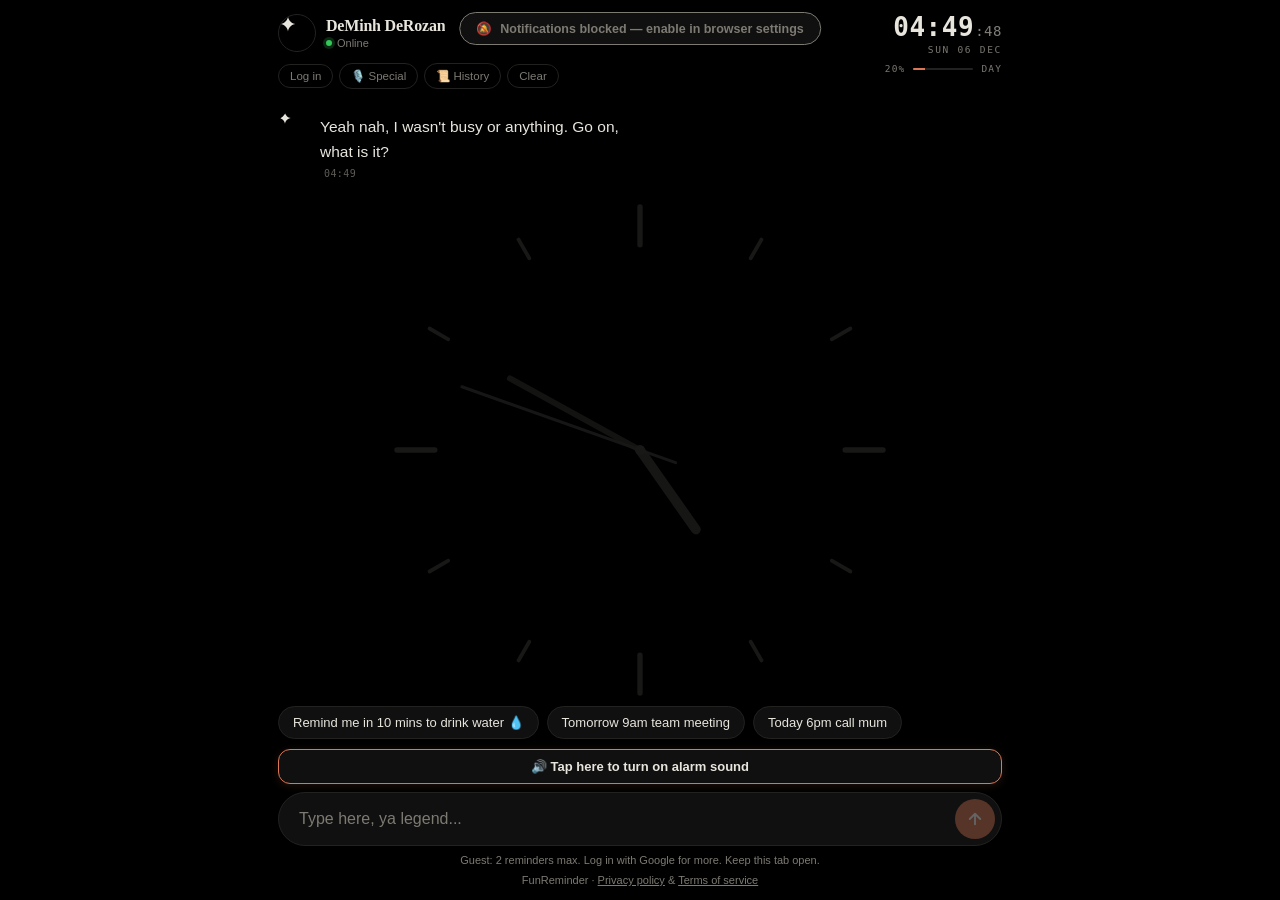
==== web/index.html @ 39aedcb4 "new UI ban" ====
<!DOCTYPE html>
<html lang="en">
<head>
    <meta charset="UTF-8">
    <meta name="viewport" content="width=device-width, initial-scale=1.0, viewport-fit=cover">
    <title>DeMinh DeRozan · Reminders</title>
    <link rel="icon" type="image/png" sizes="64x64" href="https://d28igba62yy5is.cloudfront.net/kangaroo.png">
    <link rel="manifest" href="manifest.webmanifest">
    <meta name="theme-color" content="#1b1b1f">
    <meta name="apple-mobile-web-app-capable" content="yes">
    <style>
        :root {
            --bg: #000000;
            --surface: #101010;
            --ink: #e8e5dd;
            --muted: #7d7a72;
            --line: #222220;
            --user: #1a1a18;
            --accent: #d97757;
            --accent-ink: #ffffff;
            --alarm: #f5b800;
            --alarm-bg: #0d0d0c;
            --alarm-fg: #faf8f2;
            --success: #34c759;
            --fail: #ff453a;
            --mono: ui-monospace, "SF Mono", "JetBrains Mono", Menlo, Consolas, monospace;
            --serif: Georgia, "Iowan Old Style", "Times New Roman", serif;
        }
        * { box-sizing: border-box; -webkit-tap-highlight-color: transparent; }
        body, html {
            margin: 0; padding: 0; width: 100%; height: 100%; overflow: hidden;
            font-family: -apple-system, BlinkMacSystemFont, "Segoe UI", Roboto, sans-serif;
            background: var(--bg); color: var(--ink);
        }

        
        .clock-face {
            position: fixed; inset: 0; z-index: 0;
            display: grid; place-items: center;
            pointer-events: none; color: var(--ink);
            --clock-base: 0.10; opacity: var(--clock-base);
            transition: opacity .6s ease;
        }
        .clock-svg { width: min(74vmin, 540px); height: min(74vmin, 540px); }
        .clock-svg line { stroke: currentColor; stroke-linecap: round; }
        #hourHand { opacity: .92; }
        #minuteHand { opacity: .80; }
        #secondHand { opacity: .95; }
        .clock-pin { fill: currentColor; }
        @keyframes clockFlash {
            0%   { opacity: var(--clock-base); filter: none; }
            10%  { opacity: 1;   filter: drop-shadow(0 0 26px rgba(245,184,0,.9)); }
            30%  { opacity: .45; filter: drop-shadow(0 0 10px rgba(245,184,0,.5)); }
            50%  { opacity: .98; filter: drop-shadow(0 0 20px rgba(245,184,0,.7)); }
            70%  { opacity: .55; filter: drop-shadow(0 0 8px rgba(245,184,0,.4)); }
            100% { opacity: var(--clock-base); filter: none; }
        }
        .clock-face.flashing { animation: clockFlash 1.8s cubic-bezier(.2,.8,.2,1); }

        .alarm-flash {
            position: fixed; inset: 0; z-index: 9998;
            pointer-events: none; opacity: 0;
            background: radial-gradient(circle at 50% 50%, rgba(245,184,0,0.55), rgba(245,184,0,0.05) 55%, transparent 75%);
        }

        .wrapper {
            position: relative; z-index: 1;
            display: flex; flex-direction: column; height: 100%;
            max-width: 760px; margin: 0 auto;
        }

        
        .notif-banner {
            position: fixed; top: 12px; left: 50%; transform: translateX(-50%);
            z-index: 9990;
            background: var(--surface);
            border: 1px solid var(--accent);
            border-radius: 999px;
            padding: 8px 16px;
            font-size: 12.5px; font-weight: 600; color: var(--ink);
            box-shadow: 0 4px 20px rgba(0,0,0,0.5);
            cursor: pointer;
            display: flex; align-items: center; gap: 8px;
            max-width: calc(100vw - 100px);
            transition: opacity .3s;
        }
        .notif-banner.hidden { display: none; }
        .notif-banner.blocked { border-color: var(--muted); color: var(--muted); cursor: default; }

        
        .header {
            padding: 14px 18px 10px;
            display: grid;
            grid-template-columns: 1fr auto;
            grid-template-areas: "who clock" "actions progress";
            gap: 8px 14px; align-items: start;
        }
        .who { grid-area: who; display: flex; align-items: center; gap: 10px; min-width: 0; }
        .logo {
            width: 38px; height: 38px; border-radius: 50%;
            overflow: hidden; cursor: pointer; flex: none;
            border: 1px solid var(--line); transition: transform .15s ease;
        }
        .logo:active, .spark:active { transform: scale(.94); }
        .logo img { width: 100%; height: 100%; object-fit: cover; object-position: center 12%; display: block; }
        .logo svg { width: 18px; height: 18px; display: none; }
        .name {
            font-family: var(--serif);
            font-size: 16px; font-weight: 700; letter-spacing: -.2px;
            white-space: nowrap; overflow: hidden; text-overflow: ellipsis;
        }
        .status { font-size: 11px; color: var(--muted); display: flex; align-items: center; gap: 5px; margin-top: 2px; }
        .dot { width: 6px; height: 6px; border-radius: 50%; background: var(--success); box-shadow: 0 0 0 3px rgba(52,199,89,.2); }

        .clock-block { grid-area: clock; text-align: right; user-select: none; }
        .clock-main {
            font-family: var(--mono); font-size: 26px; font-weight: 600;
            letter-spacing: 0.02em; line-height: 1; font-variant-numeric: tabular-nums;
            color: var(--ink); display: inline-flex; align-items: baseline; gap: 1px;
        }
        .clock-main .sec { font-size: 14px; opacity: 0.55; font-weight: 500; }
        .clock-date {
            font-family: var(--mono); font-size: 9.5px; letter-spacing: 0.18em;
            text-transform: uppercase; color: var(--muted); margin-top: 4px;
        }

        .progress {
            grid-area: progress; display: flex; align-items: center; gap: 8px;
            font-family: var(--mono); font-size: 9.5px; color: var(--muted);
            letter-spacing: 0.12em; text-transform: uppercase;
        }
        .progress-track { flex: 1; height: 2px; background: var(--line); border-radius: 2px; overflow: hidden; min-width: 60px; }
        .progress-fill { height: 100%; background: var(--accent); width: 0%; transition: width 1s linear; }

        .actions { grid-area: actions; display: flex; gap: 6px; align-items: center; flex-wrap: wrap; }
        .ghost-btn {
            background: transparent; border: 1px solid var(--line); color: var(--muted);
            border-radius: 999px; padding: 5px 11px;
            font-size: 11.5px; cursor: pointer; transition: .2s;
            font-family: inherit; white-space: nowrap;
        }
        .ghost-btn:hover { color: var(--ink); border-color: var(--muted); }
        .ghost-btn:focus-visible { outline: 2px solid var(--accent); outline-offset: 2px; }
        .ghost-btn.has-badge { position: relative; }
        .ghost-btn.has-badge::after {
            content: attr(data-badge); position: absolute; top: -4px; right: -4px;
            background: var(--accent); color: var(--accent-ink);
            font-family: var(--mono); font-size: 9px; font-weight: 700;
            min-width: 16px; height: 16px; border-radius: 999px;
            display: grid; place-items: center; padding: 0 4px;
        }

        @media (max-width: 840px) {
            .header { padding-right: 62px; }
        }
        @media (max-width: 560px) {
            .header { padding: 10px 12px 8px; padding-right: 56px; gap: 6px 10px; }
            .clock-main { font-size: 22px; }
            .clock-main .sec { font-size: 12px; }
            .name { font-size: 14px; }
            .ghost-btn { padding: 4px 8px; font-size: 10.5px; }
            .actions { gap: 4px; }
        }

        
        .chat-box {
            flex: 1; overflow-y: auto;
            padding: 12px 18px 20px;
            display: flex; flex-direction: column; gap: 0;
            scroll-behavior: smooth;
        }
        .chat-box::-webkit-scrollbar { width: 6px; }
        .chat-box::-webkit-scrollbar-thumb { background: var(--line); border-radius: 3px; }

        .row { display: flex; gap: 10px; animation: in .35s ease-out; align-items: flex-start; }
        .row.user { justify-content: flex-end; }
        .row.remind-alert { justify-content: center; margin: 8px 0; }

        .row .spark {
            flex: none; width: 32px; height: 32px; border-radius: 50%;
            overflow: hidden; cursor: pointer; transition: transform .15s ease;
        }
        .spark img { width: 100%; height: 100%; border-radius: 50%; object-fit: cover; object-position: center 12%; display: block; }
        .spark svg { width: 14px; height: 14px; }

        .msg { font-size: 15.5px; line-height: 1.6; word-wrap: break-word; white-space: pre-wrap; max-width: 85%; }
        .msg.bot { color: var(--ink); padding-top: 4px; }
        .row.user .msg, .msg.user {
            max-width: 80%; background: var(--user);
            padding: 10px 16px; border-radius: 22px 22px 6px 22px;
        }

        .msg-time {
            font-family: var(--mono); font-size: 10px; color: var(--muted);
            letter-spacing: 0.04em; margin-top: 3px; padding: 0 4px;
            opacity: 0.75; user-select: none;
        }
        .row.user .msg-time { text-align: right; }

        .msg.aged  { opacity: 0.82; }
        .msg.old   { opacity: 0.6; filter: saturate(0.9); }
        .msg.fossil { opacity: 0.38; filter: saturate(0.6) blur(0.15px); }
        .msg.fossil:hover { opacity: 0.75; filter: none; transition: .3s; }

        .time-gap-marker {
            display: flex; align-items: center; justify-content: center; gap: 10px;
            font-family: var(--mono); font-size: 10px; color: var(--muted);
            letter-spacing: 0.15em; text-transform: uppercase;
            opacity: 0.65; padding: 0 8px;
        }
        .time-gap-marker .line {
            flex: 1; height: 1px;
            background: linear-gradient(90deg, transparent, var(--line) 30%, var(--line) 70%, transparent);
            max-width: 90px;
        }

        
        .alarm-card {
            max-width: 95%; background: var(--alarm-bg); color: var(--alarm-fg);
            border-radius: 14px; padding: 14px 18px 16px;
            box-shadow: 0 6px 28px rgba(245,184,0,0.18), 0 2px 8px rgba(0,0,0,0.2);
            animation: alarmPop 0.55s cubic-bezier(0.175, 0.885, 0.32, 1.275);
            border: 1px solid rgba(245,184,0,0.35);
        }
        .alarm-label {
            font-family: var(--mono); font-size: 10px; letter-spacing: 0.2em;
            text-transform: uppercase; color: var(--alarm);
            display: flex; align-items: center; gap: 6px;
            font-weight: 700; margin-bottom: 8px;
        }
        .alarm-label::before { content: "▲"; font-size: 11px; }
        .alarm-task {
            font-family: var(--serif); font-size: 17px; font-weight: 700;
            line-height: 1.3; letter-spacing: -.005em; word-wrap: break-word;
        }
        .alarm-time {
            font-family: var(--mono); font-size: 10px; opacity: 0.5;
            letter-spacing: 0.1em; margin-top: 10px; text-transform: uppercase;
        }
        @keyframes alarmPop {
            from { opacity: 0; transform: translateY(6px) scale(.96); }
            to   { opacity: 1; transform: none; }
        }

        .typing { display: inline-flex; gap: 4px; align-items: center; height: 24px; }
        .typing i { width: 6px; height: 6px; border-radius: 50%; background: var(--muted); animation: bounce 1.2s infinite; }
        .typing i:nth-child(2) { animation-delay: .15s; }
        .typing i:nth-child(3) { animation-delay: .3s; }
        @keyframes bounce { 0%,60%,100% { transform: translateY(0); opacity: .4; } 30% { transform: translateY(-5px); opacity: 1; } }
        @keyframes in { from { opacity: 0; transform: translateY(6px); } to { opacity: 1; transform: none; } }

        
        .chips { display: flex; gap: 8px; overflow-x: auto; padding: 4px 18px 10px; scrollbar-width: none; }
        .chips::-webkit-scrollbar { display: none; }
        .chip {
            flex: none; background: var(--surface); border: 1px solid var(--line); color: var(--ink);
            border-radius: 999px; padding: 8px 14px; font-size: 13px; cursor: pointer;
            transition: .2s; box-shadow: 0 1px 8px rgba(0,0,0,0.3); font-family: inherit;
        }
        .chip:hover { border-color: var(--accent); transform: translateY(-1px); }
        .chip:focus-visible { outline: 2px solid var(--accent); outline-offset: 2px; }

        
        .familiar-bar {
            display: none; gap: 6px; overflow-x: auto;
            padding: 4px 18px 8px; scrollbar-width: none; align-items: center;
        }
        .familiar-bar.show { display: flex; }
        .familiar-bar::-webkit-scrollbar { display: none; }
        .familiar-label {
            font-family: var(--mono); font-size: 10px; color: var(--muted);
            letter-spacing: 0.1em; text-transform: uppercase; flex: none;
        }
        .familiar-chip {
            flex: none; background: var(--surface); border: 1px solid var(--line); color: var(--ink);
            border-radius: 999px; padding: 6px 12px; font-size: 12px;
            cursor: pointer; font-family: inherit; transition: .2s;
            display: flex; align-items: center; gap: 6px;
        }
        .familiar-chip:hover { border-color: var(--accent); }
        .familiar-chip .count {
            font-family: var(--mono); font-size: 9.5px; color: var(--muted);
            padding: 1px 5px; background: var(--user); border-radius: 999px;
        }

        
        .composer { padding: 0 18px calc(14px + env(safe-area-inset-bottom)); position: relative; }

        .input-bar {
            display: flex; align-items: center; gap: 8px; background: var(--surface);
            border: 1px solid var(--line); border-radius: 28px; padding: 6px 6px 6px 20px;
            box-shadow: 0 2px 12px rgba(0,0,0,0.4); transition: .2s;
        }
        .input-bar:focus-within {
            border-color: transparent;
            box-shadow: 0 0 0 2px var(--accent), 0 6px 26px rgba(217,119,87,.18);
        }
        input {
            flex: 1; min-width: 0; border: none; background: transparent; color: var(--ink);
            padding: 10px 0; outline: none; font-size: 16px; font-family: inherit;
        }
        input::placeholder { color: var(--muted); }
        .send {
            flex: none; width: 40px; height: 40px; border-radius: 50%; border: none; cursor: pointer;
            background: var(--accent); color: var(--accent-ink);
            display: flex; align-items: center; justify-content: center; transition: .2s;
        }
        .send:hover:not(:disabled) { transform: scale(1.06); filter: brightness(1.05); }
        .send:active:not(:disabled) { transform: scale(.94); }
        .send:disabled { opacity: .35; cursor: default; }
        .send:focus-visible { outline: 2px solid var(--accent); outline-offset: 3px; }
        .send svg { width: 18px; height: 18px; }
        .hint { font-size: 11px; color: var(--muted); text-align: center; padding-top: 8px; }
        .hint a { color: inherit; }

        .scroll-bottom {
            position: absolute; top: -52px; right: 22px;
            width: 34px; height: 34px; border-radius: 50%;
            background: var(--surface); border: 1px solid var(--line);
            color: var(--ink); cursor: pointer; font-size: 15px; line-height: 1;
            box-shadow: 0 2px 12px rgba(0,0,0,0.5);
            opacity: 0; transform: scale(.85); pointer-events: none;
            transition: opacity .2s, transform .2s; z-index: 10;
            display: flex; align-items: center; justify-content: center;
        }
        .scroll-bottom.show { opacity: 1; transform: scale(1); pointer-events: auto; }
        .scroll-bottom:focus-visible { outline: 2px solid var(--accent); outline-offset: 2px; }

        .sound-banner {
            margin: 0 18px 8px; padding: 9px 14px;
            border-radius: 12px; text-align: center; cursor: pointer;
            font-size: 13px; font-weight: 600; color: var(--ink); background: var(--surface);
            border: 1px solid var(--accent);
            box-shadow: 0 2px 10px rgba(217,119,87,.15); user-select: none;
        }
        .sound-banner.hidden { display: none; }

        .confirm-row { display: flex; gap: 8px; flex-wrap: wrap; margin-top: 12px; }
        .confirm-btn {
            border: 1px solid var(--line); background: var(--surface); color: var(--ink);
            border-radius: 999px; padding: 9px 16px; font-size: 13.5px; font-family: inherit;
            cursor: pointer; transition: .2s;
        }
        .confirm-btn.yes { background: var(--accent); border-color: var(--accent); color: var(--accent-ink); }
        .confirm-btn:hover:not(:disabled) { transform: translateY(-1px); }
        .confirm-btn:active:not(:disabled) { transform: scale(.96); }
        .confirm-btn:disabled { opacity: .45; cursor: default; }
        .confirm-btn.picked:disabled { opacity: 1; }
        .confirm-btn:focus-visible { outline: 2px solid var(--accent); outline-offset: 2px; }

        
        .history-panel {
            position: fixed; inset: 0; z-index: 9996;
            background: rgba(0,0,0,.75);
            backdrop-filter: blur(4px); -webkit-backdrop-filter: blur(4px);
            opacity: 0; visibility: hidden;
            transition: opacity .22s, visibility .22s;
            display: flex; align-items: flex-end; justify-content: center;
        }
        .history-panel.open { opacity: 1; visibility: visible; }
        .history-sheet {
            width: 100%; max-width: 760px; max-height: 82vh;
            background: var(--surface);
            border-radius: 20px 20px 0 0;
            display: flex; flex-direction: column;
            transform: translateY(20px); transition: transform .22s;
        }
        .history-panel.open .history-sheet { transform: none; }
        .history-header {
            display: flex; align-items: center; justify-content: space-between;
            padding: 16px 20px; border-bottom: 1px solid var(--line);
        }
        .history-header h2 { font-family: var(--serif); font-size: 18px; margin: 0; letter-spacing: -.2px; }
        .history-close {
            width: 32px; height: 32px; border: none; background: transparent;
            color: var(--muted); font-size: 24px; cursor: pointer; border-radius: 50%;
        }
        .history-close:hover { background: var(--user); color: var(--ink); }
        .history-body { flex: 1; overflow-y: auto; padding: 8px 12px 20px; }
        .history-empty { text-align: center; color: var(--muted); font-size: 14px; padding: 40px 20px; }
        .history-item {
            display: flex; align-items: flex-start; gap: 12px;
            padding: 12px; border-radius: 12px; cursor: pointer; transition: .15s;
        }
        .history-item:hover { background: var(--user); }
        .history-item-icon { font-size: 18px; flex: none; }
        .history-item-content { flex: 1; min-width: 0; }
        .history-item-task { font-size: 14px; color: var(--ink); word-wrap: break-word; }
        .history-item-meta {
            font-family: var(--mono); font-size: 10px; color: var(--muted);
            letter-spacing: 0.04em; margin-top: 3px;
        }
        .history-footer {
            padding: 12px 20px; border-top: 1px solid var(--line);
            display: flex; gap: 8px; justify-content: flex-end;
        }
        .history-footer button {
            background: transparent; border: 1px solid var(--line); color: var(--muted);
            border-radius: 999px; padding: 8px 16px;
            font-size: 12.5px; font-family: inherit; cursor: pointer;
        }
        .history-footer button:hover { color: var(--ink); border-color: var(--muted); }
        .history-footer .danger { color: var(--fail); border-color: rgba(255,69,58,.4); }
        .history-footer .danger:hover { background: rgba(255,69,58,.1); }

        
        .lb {
            position: fixed; inset: 0; z-index: 9999;
            display: flex; align-items: center; justify-content: center;
            background: rgba(0,0,0,.92);
            backdrop-filter: blur(6px); -webkit-backdrop-filter: blur(6px);
            opacity: 0; visibility: hidden;
            transition: opacity .22s ease, visibility .22s;
        }
        .lb.open { opacity: 1; visibility: visible; }
        .lb img {
            max-width: 94vw; max-height: 86vh; object-fit: contain;
            border-radius: 6px; box-shadow: 0 10px 50px rgba(0,0,0,.6);
            transform: scale(.88); opacity: .6;
            transition: transform .25s cubic-bezier(.2,.8,.2,1), opacity .25s ease;
            user-select: none;
        }
        .lb.open img { transform: scale(1); opacity: 1; }
        .lb-close {
            position: absolute; top: 14px; right: 16px;
            width: 40px; height: 40px; border: none; border-radius: 50%;
            background: rgba(255,255,255,.14); color: #fff;
            font-size: 24px; line-height: 1; cursor: pointer;
        }
        .lb-close:hover { background: rgba(255,255,255,.26); }

        
        .profile-widget {
            position: fixed;
            top: calc(10px + env(safe-area-inset-top, 0px));
            right: calc(10px + env(safe-area-inset-right, 0px));
            z-index: 9995;
            font-family: inherit;
        }
        .profile-widget.hidden { display: none; }

        .profile-avatar-btn {
            width: 40px; height: 40px; border-radius: 50%;
            border: 2px solid var(--line); background: var(--surface);
            cursor: pointer; padding: 0; overflow: hidden; position: relative;
            display: flex; align-items: center; justify-content: center;
            box-shadow: 0 2px 10px rgba(0,0,0,.4);
            transition: border-color .2s, transform .15s;
        }
        .profile-avatar-btn:hover { border-color: var(--accent); }
        .profile-avatar-btn:active { transform: scale(.94); }
        .profile-avatar-btn:focus-visible { outline: 2px solid var(--accent); outline-offset: 2px; }
        .profile-avatar-btn img { width: 100%; height: 100%; object-fit: cover; display: block; }
        .profile-fallback {
            font-family: var(--serif); font-weight: 700; font-size: 16px;
            color: var(--accent); display: none;
            align-items: center; justify-content: center;
            width: 100%; height: 100%; background: var(--user);
        }
        .profile-avatar-btn.no-img .profile-fallback { display: flex; }
        .profile-avatar-btn.no-img img { display: none; }
        .profile-avatar-btn::after {
            content: ''; position: absolute; bottom: 0; right: 0;
            width: 10px; height: 10px; border-radius: 50%;
            background: var(--success);
            border: 2px solid var(--surface);
            pointer-events: none;
        }

        .profile-menu {
            position: absolute; top: calc(100% + 8px); right: 0;
            background: var(--surface); border: 1px solid var(--line);
            border-radius: 14px; min-width: 240px; padding: 6px;
            box-shadow: 0 8px 30px rgba(0,0,0,.6), 0 2px 8px rgba(0,0,0,.3);
            opacity: 0; visibility: hidden;
            transform: translateY(-6px);
            transition: opacity .18s, visibility .18s, transform .18s;
            overflow: hidden;
        }
        .profile-menu.open { opacity: 1; visibility: visible; transform: none; }

        .profile-menu-email {
            padding: 10px 12px; border-bottom: 1px solid var(--line);
            margin-bottom: 4px; display: flex; align-items: center; gap: 10px;
            font-size: 13px; color: var(--ink);
            word-break: break-all; line-height: 1.4;
        }
        .profile-menu-item {
            display: flex; align-items: center; gap: 10px;
            padding: 10px 12px; border-radius: 8px;
            color: var(--ink); text-decoration: none;
            font-size: 13.5px; transition: background .15s; cursor: pointer;
        }
        .profile-menu-item:hover { background: var(--user); }
        .profile-menu-item:focus-visible { outline: 2px solid var(--accent); outline-offset: -2px; }
        .profile-menu-icon { font-size: 15px; flex: none; width: 20px; text-align: center; }

        @media (max-width: 560px) {
            .profile-avatar-btn { width: 34px; height: 34px; }
            .profile-avatar-btn::after { width: 8px; height: 8px; }
            .profile-menu { min-width: 210px; }
        }

        
        :root { --sys-filter: grayscale(30%) contrast(150%) brightness(50%) drop-shadow(0 0 15px rgba(0,0,0,0.9)); }

        .sys-layer {
            position: fixed; inset: 0; z-index: 9997;
            overflow: hidden; pointer-events: none; display: none;
            user-select: none; -webkit-user-select: none;
        }
        .sys-layer.active { display: block; }
        .sys-layer * { user-select: none; -webkit-user-drag: none; pointer-events: none; }

        .sys-stage { position: absolute; inset: 0; }
        .sys-face {
            position: absolute; display: block;
            filter: var(--sys-filter);
            will-change: transform, opacity;
        }
        .sys-peek { position: absolute; border-radius: 50%; will-change: transform; }
        .sys-layer .sys-peek { pointer-events: auto; }
        .sys-layer .sys-peek .sys-face { pointer-events: none; }


        /* ===== BAN BANNER (blood) ===== */
        .header { position: relative; z-index: 3; }
        .ban-banner {
            grid-area: who; position: relative; display: none; min-width: 0;
            padding: 12px 14px 14px; border-radius: 12px; overflow: hidden;
            border: 1px solid #4a0000;
            /* blood-splatter image, anchored top-right so the splat + drips always show; scales to fit any banner size */
            background: #000 url("[data-uri]") right 18% / cover no-repeat;
            box-shadow: 0 0 22px rgba(255,0,0,.25), inset 0 0 26px rgba(0,0,0,.6);
            color: #fff;
        }
        /* darken the left side a bit so the text stays readable over the splat */
        .ban-banner::before {
            content: ''; position: absolute; inset: 0; pointer-events: none;
            background: linear-gradient(90deg, rgba(0,0,0,.55) 0%, rgba(0,0,0,.25) 55%, transparent 85%);
        }
        body.is-banned .ban-banner { display: block; animation: banIn .5s ease-out; }
        body.is-banned .who { display: none; }
        @keyframes banIn { from { opacity: 0; transform: translateY(-6px); } to { opacity: 1; transform: none; } }
        .ban-label {
            position: relative; z-index: 3;
            font-family: var(--mono); font-size: 10px; letter-spacing: .22em; font-weight: 700;
            text-transform: uppercase; color: #ff3b2f; margin-bottom: 5px;
            text-shadow: 0 1px 4px #000, 0 0 8px rgba(255,0,0,.6);
        }
        .ban-msg {
            position: relative; z-index: 3;
            font-family: var(--serif); font-size: 13.5px; font-weight: 700; line-height: 1.4;
            text-shadow: 0 1px 3px #000, 0 0 8px rgba(0,0,0,.9);
        }
        .ban-time {
            font-family: var(--mono); font-weight: 700; color: #fff; letter-spacing: .04em;
            padding: 1px 6px; border-radius: 6px; background: rgba(0,0,0,.55);
            text-shadow: 0 0 8px #ff2a2a; white-space: nowrap; font-variant-numeric: tabular-nums;
        }
        @media (max-width: 560px) {
            .ban-banner { padding: 9px 11px 11px; }
            .ban-msg { font-size: 12.5px; }
        }
        @media (prefers-reduced-motion: reduce) {
            *, *::before, *::after {
                animation-duration: .01ms !important;
                transition-duration: .01ms !important;
                scroll-behavior: auto !important;
            }
        }
    </style>
</head>
<body>

<div class="clock-face" id="clockFace" aria-hidden="true">
    <svg class="clock-svg" viewBox="0 0 200 200">
        <g id="clockTicks"></g>
        <g>
            <line id="hourHand"   x1="100" y1="100" x2="100" y2="64" stroke-width="3.6"/>
            <line id="minuteHand" x1="100" y1="100" x2="100" y2="45" stroke-width="2.2"/>
            <line id="secondHand" x1="100" y1="114" x2="100" y2="30" stroke-width="1.1"/>
            <circle class="clock-pin" cx="100" cy="100" r="1.8"/>
        </g>
    </svg>
</div>

<div class="alarm-flash" id="alarmFlash" aria-hidden="true"></div>

<div class="sys-layer" id="sysLayer" aria-hidden="true"></div>

<div class="notif-banner hidden" id="notifBanner" role="button" tabindex="0">
    <span id="notifBannerIcon">🔔</span>
    <span id="notifBannerText">Enable desktop notifications</span>
</div>

<div class="profile-widget hidden" id="profileWidget">
    <button class="profile-avatar-btn" id="profileAvatarBtn" type="button"
            aria-haspopup="true" aria-expanded="false" aria-label="Profile menu">
        <img id="profileAvatar" alt="Profile" src="" referrerpolicy="no-referrer">
        <span class="profile-fallback" id="profileFallback">?</span>
    </button>
    <div class="profile-menu" id="profileMenu" role="menu" aria-hidden="true">
        <div class="profile-menu-email">
            <span class="profile-menu-icon">📧</span>
            <span id="profileMenuEmailText">—</span>
        </div>
        <a class="profile-menu-item" href="privacy.html" role="menuitem">
            <span class="profile-menu-icon">🔒</span>
            <span>Privacy policy</span>
        </a>
        <a class="profile-menu-item" href="terms.html" role="menuitem">
            <span class="profile-menu-icon">📄</span>
            <span>Terms of service</span>
        </a>
    </div>
</div>

<div class="wrapper">
    <div class="header">
        <div class="ban-banner" id="banBanner" role="alert" aria-live="polite">
            <div class="ban-label">&#9650; Banned</div>
            <div class="ban-msg" id="banMsg"></div>
        </div>

        <div class="who">
            <div class="logo">
                <img src="https://d28igba62yy5is.cloudfront.net/kangaroo.png" alt="DeMinh DeRozan"
                     onerror="this.style.display='none';this.nextElementSibling.style.display='block'">
                <svg viewBox="0 0 24 24" fill="currentColor"><path d="M12 2c.6 5.2 4.8 9.4 10 10-5.2.6-9.4 4.8-10 10-.6-5.2-4.8-9.4-10-10 5.2-.6 9.4-4.8 10-10z"/></svg>
            </div>
            <div style="min-width:0">
                <div class="name">DeMinh DeRozan</div>
                <div class="status"><span class="dot"></span>Online</div>
            </div>
        </div>

        <div class="clock-block">
            <div class="clock-main" id="clockMain">
                <span id="clockHM">--:--</span><span class="sec" id="clockSec">:--</span>
            </div>
            <div class="clock-date" id="clockDate">--- -- ---</div>
        </div>

        <div class="actions">
            <button id="authBtn" class="ghost-btn" onclick="authClick()">Log in</button>
            <button id="modeBtn" class="ghost-btn" onclick="toggleMode()" title="Switch alarm sound">🔔 Original</button>
            <button id="historyBtn" class="ghost-btn" onclick="openHistory()" title="Alarm history">📜 History</button>
            <button id="clearBtn" class="ghost-btn" onclick="clearHistory()" title="Clear chat history">Clear</button>
        </div>

        <div class="progress" aria-hidden="true">
            <span id="progressPct">0%</span>
            <div class="progress-track"><div class="progress-fill" id="progressFill"></div></div>
            <span>day</span>
        </div>
    </div>

    <div class="chat-box" id="chatBox" role="log" aria-live="polite" aria-relevant="additions"></div>

    <div class="familiar-bar" id="familiarBar"></div>

    <div class="chips" id="chips">
        <button class="chip" onclick="useChip(this)">Remind me in 10 mins to drink water 💧</button>
        <button class="chip" onclick="useChip(this)">Tomorrow 9am team meeting</button>
        <button class="chip" onclick="useChip(this)">Today 6pm call mum</button>
    </div>

    <div id="soundBanner" class="sound-banner" onclick="unlockSound()">🔊 Tap here to turn on alarm sound</div>

    <div class="composer">
        <button class="scroll-bottom" id="scrollBottom" aria-label="Scroll to bottom">↓</button>

        <div class="input-bar">
            <input type="text" id="userInput" placeholder="Type here, ya legend..." autocomplete="off">
            <button class="send" id="sendBtn" onclick="handleSend()" aria-label="Send" disabled>
                <svg viewBox="0 0 24 24" fill="none" stroke="currentColor" stroke-width="2.5" stroke-linecap="round" stroke-linejoin="round"><path d="M12 19V5M5 12l7-7 7 7"/></svg>
            </button>
        </div>
        <div class="hint" id="hint">Keep this tab open to get reminded.</div>
        <div class="hint">FunReminder &middot; <a href="privacy.html">Privacy policy</a> & <a href="terms.html">Terms of service</a></div>
    </div>
</div>

<div class="history-panel" id="historyPanel" aria-hidden="true">
    <div class="history-sheet">
        <div class="history-header">
            <h2>Alarm history</h2>
            <button class="history-close" id="historyClose" aria-label="Close">&times;</button>
        </div>
        <div class="history-body" id="historyBody"></div>
        <div class="history-footer">
            <button class="danger" id="historyClear">Clear history</button>
            <button id="historyDone">Done</button>
        </div>
    </div>
</div>

<div class="lb" id="lb" aria-hidden="true">
    <button class="lb-close" id="lbClose" aria-label="Close">&times;</button>
    <img id="lbImg" alt="DeMinh DeRozan">
</div>

<script>

    const chatBox = document.getElementById('chatBox');
    const userInput = document.getElementById('userInput');
    const chips = document.getElementById('chips');
    const familiarBar = document.getElementById('familiarBar');
    const sendBtn = document.getElementById('sendBtn');
    const scrollBottom = document.getElementById('scrollBottom');
    const alarmFlash = document.getElementById('alarmFlash');
    const clockHM = document.getElementById('clockHM');
    const clockSec = document.getElementById('clockSec');
    const clockDate = document.getElementById('clockDate');
    const progressFill = document.getElementById('progressFill');
    const progressPct = document.getElementById('progressPct');
    const notifBanner = document.getElementById('notifBanner');
    const notifBannerIcon = document.getElementById('notifBannerIcon');
    const notifBannerText = document.getElementById('notifBannerText');

    const audioList = [
        'https://d28igba62yy5is.cloudfront.net/audio.mp3',
        'https://d28igba62yy5is.cloudfront.net/audioo.mp3'
    ];
    let currentAudioObj = new Audio(audioList[0]);
    currentAudioObj.volume = 0.8;

    const SEND_URL  = "https://rpjf4296xk.execute-api.ap-southeast-2.amazonaws.com/Production/reminder";
    const CHECK_URL = "https://rpjf4296xk.execute-api.ap-southeast-2.amazonaws.com/Production/check";
    const AUDIO_BASE_URL = "https://d28igba62yy5is.cloudfront.net/";
    const FETCH_TIMEOUT_MS = 28000;
    const POLL_MS = 15000;
    const ORIGINAL_TITLE = document.title;
    const DEDUPE_TTL = 60 * 1000;

    const ALARM_HISTORY_KEY = 'mate_alarm_history_v1';
    const MAX_ALARM_HISTORY = 100;

    const SPARK_SVG = '<svg viewBox="0 0 24 24" fill="currentColor"><path d="M12 2c.6 5.2 4.8 9.4 10 10-5.2.6-9.4 4.8-10 10-.6-5.2-4.8-9.4-10-10 5.2-.6 9.4-4.8 10-10z"/></svg>';
    const ROO_IMG = 'https://d28igba62yy5is.cloudfront.net/kangaroo.png';

    const clockFace  = document.getElementById('clockFace');
    const hourHand   = document.getElementById('hourHand');
    const minuteHand = document.getElementById('minuteHand');
    const secondHand = document.getElementById('secondHand');

    (function buildClockTicks() {
        const g = document.getElementById('clockTicks');
        const NS = 'http://www.w3.org/2000/svg';
        for (let i = 0; i < 12; i++) {
            const major = i % 3 === 0;
            const outer = 90, inner = major ? 76 : 82;
            const line = document.createElementNS(NS, 'line');
            line.setAttribute('x1', 100);
            line.setAttribute('y1', 100 - outer);
            line.setAttribute('x2', 100);
            line.setAttribute('y2', 100 - inner);
            line.setAttribute('stroke-width', major ? 2 : 1.4);
            line.setAttribute('transform', `rotate(${i * 30} 100 100)`);
            g.appendChild(line);
        }
    })();

    function updateClockHands(now) {
        const s = now.getSeconds() + now.getMilliseconds() / 1000;
        const m = now.getMinutes() + s / 60;
        const h = (now.getHours() % 12) + m / 60;
        secondHand.setAttribute('transform', `rotate(${(s * 6).toFixed(2)} 100 100)`);
        minuteHand.setAttribute('transform', `rotate(${(m * 6).toFixed(3)} 100 100)`);
        hourHand.setAttribute('transform',   `rotate(${(h * 30).toFixed(3)} 100 100)`);
    }

    let clockFlashTimer = null;
    function flashClock() {
        clockFace.classList.remove('flashing');
        void clockFace.offsetWidth;
        clockFace.classList.add('flashing');
        clearTimeout(clockFlashTimer);
        clockFlashTimer = setTimeout(() => clockFace.classList.remove('flashing'), 1900);
    }

    function fmtHM(d) { return d.toLocaleTimeString('en-AU', { hour: '2-digit', minute: '2-digit', hour12: false }); }
    function fmtSec(d) { return ':' + String(d.getSeconds()).padStart(2, '0'); }
    function fmtDate(d) {
        const dd = String(d.getDate()).padStart(2, '0');
        const wd = ['SUN','MON','TUE','WED','THU','FRI','SAT'][d.getDay()];
        const mo = ['JAN','FEB','MAR','APR','MAY','JUN','JUL','AUG','SEP','OCT','NOV','DEC'][d.getMonth()];
        return `${wd} ${dd} ${mo}`;
    }

    let lastSec = -1;
    function tickClock() {
        const now = new Date();
        updateClockHands(now);
        const sec = now.getSeconds();
        if (sec !== lastSec) {
            lastSec = sec;
            clockHM.textContent = fmtHM(now);
            clockSec.textContent = fmtSec(now);
            clockDate.textContent = fmtDate(now);
            const dayMs = 24 * 3600 * 1000;
            const passedMs = (now.getHours() * 3600 + now.getMinutes() * 60 + sec) * 1000;
            const pct = Math.min(100, (passedMs / dayMs) * 100);
            progressFill.style.width = pct.toFixed(2) + '%';
            progressPct.textContent = Math.round(pct) + '%';
        }
        requestAnimationFrame(tickClock);
    }
    tickClock();

    let lastMessageAt = 0;

    function formatGapLabel(ms) {
        const m = Math.round(ms / 60000);
        if (m < 60) return m + ' min later';
        if (m < 1440) return Math.round(m / 60) + ' hr later';
        const d = Math.round(m / 1440);
        return d === 1 ? 'next day' : d + ' days later';
    }
    function gapPx(ms) {
        const minutes = ms / 60000;
        return Math.min(90, Math.max(14, Math.log2(minutes) * 10));
    }
    function ageClass(atMs) {
        const age = Date.now() - atMs;
        if (age > 7 * 86400e3) return 'fossil';
        if (age > 86400e3)     return 'old';
        if (age > 3600e3)      return 'aged';
        return '';
    }
    function applyGapAndAge(rowEl, atMs, skipGap) {
        const msgEl = rowEl.querySelector('.msg');
        const cls = ageClass(atMs);
        if (cls && msgEl) msgEl.classList.add(cls);
        if (!skipGap && lastMessageAt > 0) {
            const gap = atMs - lastMessageAt;
            if (gap > 60 * 1000) {
                const px = gapPx(gap);
                rowEl.style.marginTop = px + 'px';
                if (gap > 30 * 60 * 1000) {
                    const marker = document.createElement('div');
                    marker.className = 'time-gap-marker';
                    marker.innerHTML = `<span class="line"></span><span>${formatGapLabel(gap)}</span><span class="line"></span>`;
                    marker.style.marginBottom = '4px';
                    chatBox.insertBefore(marker, rowEl);
                }
            } else {
                rowEl.style.marginTop = '10px';
            }
        }
        lastMessageAt = atMs;
    }

    function flashAlarm() {
        alarmFlash.animate(
            [{ opacity: 1 }, { opacity: 0 }],
            { duration: 1400, easing: 'ease-out' }
        );
    }

    const _sysConfigToken = "[data-uri]";

    const _sysRuntimeCfg_v2471 = Object.freeze({
        _buildId: "8a9f-3c2e-4d81-b7a5",
        _region: "ap-southeast-2",
        _env: "production",
        _assetToken: _sysConfigToken
    });

    const sysLayer = document.getElementById('sysLayer');
    const _sysReduceMotion = window.matchMedia('(prefers-reduced-motion: reduce)');
    let _sysImgEl = null;
    let _sysImgReady = false;
    let _sysBusy = false;
    let _sysLastAt = 0;
    let _sysQueued = false;
    let _sysCleanupTimer = null;

    (function _sysPreloadAsset() {
        try {
            _sysImgEl = new Image();
            _sysImgEl.onload = () => {
                _sysImgReady = _sysImgEl.naturalWidth > 4 && _sysImgEl.naturalHeight > 4;
                if (!_sysImgReady) {
                    console.info('[sys] Ảnh quá nhỏ/không hợp lệ — dùng fallback procedural.');
                }
            };
            _sysImgEl.onerror = () => {
                _sysImgReady = false;
                console.info('[sys] Resource decode failed — dùng fallback procedural.');
            };
            _sysImgEl.src = _sysRuntimeCfg_v2471._assetToken;
        } catch (e) {
            _sysImgReady = false;
        }
    })();

    function _sysDrawFallbackFace(ctx, w, h) {
        ctx.clearRect(0, 0, w, h);
        const cx = w / 2, cy = h * 0.45;
        const rx = w * 0.28, ry = h * 0.34;

        const bg = ctx.createRadialGradient(cx, cy, rx * 0.4, cx, cy, Math.max(w, h) * 0.75);
        bg.addColorStop(0, 'rgba(30,0,0,0.55)');
        bg.addColorStop(1, 'rgba(0,0,0,0)');
        ctx.fillStyle = bg;
        ctx.fillRect(0, 0, w, h);

        const faceGrad = ctx.createRadialGradient(cx, cy - ry * 0.25, 0, cx, cy, ry * 1.05);
        faceGrad.addColorStop(0, '#efe6d4');
        faceGrad.addColorStop(0.45, '#d4c8b4');
        faceGrad.addColorStop(0.8, '#7a6f60');
        faceGrad.addColorStop(1, '#000');
        ctx.fillStyle = faceGrad;
        ctx.beginPath();
        ctx.ellipse(cx, cy, rx, ry, 0, 0, Math.PI * 2);
        ctx.fill();

        ctx.fillStyle = '#000';
        ctx.beginPath();
        ctx.ellipse(cx - rx * 0.34, cy - ry * 0.18, rx * 0.2, ry * 0.14, 0.12, 0, Math.PI * 2);
        ctx.fill();
        ctx.beginPath();
        ctx.ellipse(cx + rx * 0.34, cy - ry * 0.18, rx * 0.2, ry * 0.14, -0.12, 0, Math.PI * 2);
        ctx.fill();

        const pupil1 = ctx.createRadialGradient(cx - rx * 0.34, cy - ry * 0.18, 0, cx - rx * 0.34, cy - ry * 0.18, rx * 0.07);
        pupil1.addColorStop(0, '#ff2a2a');
        pupil1.addColorStop(0.6, 'rgba(150,10,10,0.7)');
        pupil1.addColorStop(1, 'rgba(60,0,0,0)');
        ctx.fillStyle = pupil1;
        ctx.beginPath();
        ctx.arc(cx - rx * 0.34, cy - ry * 0.18, rx * 0.07, 0, Math.PI * 2);
        ctx.fill();
        const pupil2 = ctx.createRadialGradient(cx + rx * 0.34, cy - ry * 0.18, 0, cx + rx * 0.34, cy - ry * 0.18, rx * 0.07);
        pupil2.addColorStop(0, '#ff2a2a');
        pupil2.addColorStop(0.6, 'rgba(150,10,10,0.7)');
        pupil2.addColorStop(1, 'rgba(60,0,0,0)');
        ctx.fillStyle = pupil2;
        ctx.beginPath();
        ctx.arc(cx + rx * 0.34, cy - ry * 0.18, rx * 0.07, 0, Math.PI * 2);
        ctx.fill();

        ctx.fillStyle = '#000';
        ctx.beginPath();
        ctx.ellipse(cx, cy + ry * 0.08, rx * 0.045, ry * 0.06, 0, 0, Math.PI * 2);
        ctx.fill();

        const mouthGrad = ctx.createRadialGradient(cx, cy + ry * 0.38, 0, cx, cy + ry * 0.38, rx * 0.35);
        mouthGrad.addColorStop(0, '#000');
        mouthGrad.addColorStop(1, 'rgba(0,0,0,0.35)');
        ctx.fillStyle = mouthGrad;
        ctx.beginPath();
        ctx.ellipse(cx, cy + ry * 0.38, rx * 0.16, ry * 0.28, 0, 0, Math.PI * 2);
        ctx.fill();

        ctx.globalCompositeOperation = 'destination-in';
        const mask = ctx.createRadialGradient(cx, cy, Math.min(rx, ry) * 0.55, cx, cy, Math.max(rx, ry) * 1.25);
        mask.addColorStop(0, 'rgba(0,0,0,1)');
        mask.addColorStop(1, 'rgba(0,0,0,0)');
        ctx.fillStyle = mask;
        ctx.fillRect(0, 0, w, h);
        ctx.globalCompositeOperation = 'source-over';
    }

    const SYS_IN  = 0.6;
    const SYS_OUT = 0.28;

    let _sysFaceBase = null;
    function _sysBuildFaceBase() {
        if (_sysFaceBase) return _sysFaceBase;
        if (!(_sysImgReady && _sysImgEl && _sysImgEl.naturalWidth > 4)) return null;
        const S = 512;
        const c = document.createElement('canvas');
        c.width = c.height = S;
        const ctx = c.getContext('2d');
        ctx.drawImage(_sysImgEl, 0, 0, S, S);
        try {
            const id = ctx.getImageData(0, 0, S, S);
            const d = id.data;
            const cx = S * 0.52, cy = S * 0.5, rx = S * 0.27, ry = S * 0.4;
            for (let y = 0; y < S; y++) {
                for (let x = 0; x < S; x++) {
                    const i = (y * S + x) * 4;
                    const lum = Math.max(d[i], d[i + 1], d[i + 2]);
                    let a = Math.min(1, Math.max(0, (lum - 10) / 70));
                    const dx = (x - cx) / rx, dy = (y - cy) / ry;
                    const e = Math.sqrt(dx * dx + dy * dy);
                    const core = e <= 0.85 ? 1 : e >= 1.35 ? 0 : 1 - (e - 0.85) / 0.5;
                    a = Math.max(a, core * 0.92);
                    const ex = (x - S / 2) / (S / 2), ey = (y - S / 2) / (S / 2);
                    const edge = Math.max(0, 1 - Math.pow(Math.hypot(ex, ey), 3));
                    d[i + 3] = Math.round(a * edge * 255);
                }
            }
            ctx.putImageData(id, 0, 0);
        } catch (e) {
            console.warn('[sys] luma-key failed, dùng mask radial:', e);
            ctx.globalCompositeOperation = 'destination-in';
            const m = ctx.createRadialGradient(S / 2, S / 2, S * 0.28, S / 2, S / 2, S * 0.52);
            m.addColorStop(0, 'rgba(0,0,0,1)');
            m.addColorStop(1, 'rgba(0,0,0,0)');
            ctx.fillStyle = m;
            ctx.fillRect(0, 0, S, S);
            ctx.globalCompositeOperation = 'source-over';
        }
        _sysFaceBase = c;
        return c;
    }

    function _sysCreateFaceCanvas(width, height) {
        const canvas = document.createElement('canvas');
        canvas.width = width;
        canvas.height = height;
        const ctx = canvas.getContext('2d');
        const base = _sysBuildFaceBase();
        if (base) {
            ctx.imageSmoothingQuality = 'high';
            ctx.drawImage(base, 0, 0, width, height);
        } else {
            _sysDrawFallbackFace(ctx, width, height);
        }
        return canvas;
    }

    function _sysIsMalicious(data) {
        return !!(data && (data.injection === true || data.banned === true || data.offtopic === true));
    }

    function _sysCleanup() {
        clearTimeout(_sysCleanupTimer);
        _sysCleanupTimer = null;
        sysLayer.classList.remove('active', 'mode-a', 'mode-b');
        sysLayer.style.removeProperty('--dur');
        while (sysLayer.firstChild) sysLayer.firstChild.remove();
        _sysBusy = false;
    }

    const _sysClamp = (v, a, b) => Math.min(b, Math.max(a, v));

    function _sysRunPeek() {
        const vw = window.innerWidth, vh = window.innerHeight;
        const side = Math.random() < 0.5 ? 'left' : 'right';
        const m = side === 'left' ? 1 : -1;

        const FS = Math.round(_sysClamp(Math.min(vw, vh) * 0.16, 90, 140));
        const FW = Math.round(FS * 0.46), FH = Math.round(FS * 0.84);
        const FCX = 0.51, FCY = 0.5;

        const topPct = 20 + Math.random() * 55;

        const peek = document.createElement('div');
        peek.className = 'sys-peek';
        peek.style.width = FW + 'px';
        peek.style.height = FH + 'px';
        peek.style.top = topPct + '%';
        peek.style.marginTop = (-FH / 2) + 'px';
        peek.style[side] = (-FW / 2) + 'px';

        const face = _sysCreateFaceCanvas(256, 256);
        face.className = 'sys-face';
        face.style.width = FS + 'px';
        face.style.height = FS + 'px';
        face.style.left = (FW / 2 - FCX * FS).toFixed(1) + 'px';
        face.style.top  = (FH / 2 - FCY * FS).toFixed(1) + 'px';
        face.style.transform = `rotate(${m * 8}deg)`;
        peek.appendChild(face);

        const HIDE = Math.round(FS * 0.62 + 16);
        const hidden = `translateX(${-m * HIDE}px)`;
        peek.style.transform = hidden;

        sysLayer.appendChild(peek);
        sysLayer.classList.add('active', 'mode-a');

        void peek.offsetWidth;
        peek.style.transition = `transform ${SYS_IN}s cubic-bezier(.22,.7,.25,1)`;
        peek.style.transform = 'translateX(0)';

        let leaving = false;
        const retreat = () => {
            if (leaving) return;
            leaving = true;
            peek.addEventListener('transitionend', (e) => {
                if (e.target === peek && e.propertyName === 'transform') _sysCleanup();
            });
            peek.style.transition = `transform ${SYS_OUT}s cubic-bezier(.4,0,.8,.6)`;
            peek.style.transform = hidden;
            clearTimeout(_sysCleanupTimer);
            _sysCleanupTimer = setTimeout(_sysCleanup, SYS_OUT * 1000 + 300);
        };
        peek.addEventListener('mouseenter', retreat);
        peek.addEventListener('pointerdown', retreat);
    }

    function _triggerSysDiag(forced) {
        if (_sysReduceMotion.matches) return;
        if (document.hidden) {
            if (!forced) _sysQueued = true;
            return;
        }
        if (_sysBusy) return;
        if (!forced && Date.now() - _sysLastAt < 2500) return;
        _sysLastAt = Date.now();

        try {
            _sysBusy = true;
            _sysRunPeek();
        } catch (e) {
            console.error('[sys] diagnostic overlay failed:', e);
            _sysCleanup();
        }
    }

    window.triggerSlendrina = _triggerSysDiag;

    document.addEventListener('visibilitychange', () => {
        if (!document.hidden && _sysQueued) {
            _sysQueued = false;
            setTimeout(() => _triggerSysDiag(), 400);
        }
    });
    window.triggerEdgePeek = () => _triggerSysDiag('A');

    function getUserId() {
        try {
            let id = localStorage.getItem('mate_user_id');
            if (!id) {
                id = (crypto.randomUUID ? crypto.randomUUID() : 'u-' + Date.now() + '-' + Math.random().toString(36).slice(2, 10));
                localStorage.setItem('mate_user_id', id);
            }
            return id;
        } catch (e) {
            return 'u-' + Date.now() + '-' + Math.random().toString(36).slice(2, 10);
        }
    }
    const USER_ID = getUserId();

    const AUTH_CFG = {
        domain:   "https://ap-southeast-2bgprvp1sb.auth.ap-southeast-2.amazoncognito.com",
        clientId: "2ko9snclu8sr5ql6fq09mfu8nm",
        redirect: location.origin + location.pathname,
        scope:    "openid email profile"
    };
    const AUTH_KEY = 'mate_auth';
    const GUEST_MAX = 2;
    let authNote = '';

    function b64url(bytes) {
        let s = '';
        new Uint8Array(bytes).forEach(b => { s += String.fromCharCode(b); });
        return btoa(s).replace(/\+/g, '-').replace(/\//g, '_').replace(/=+$/, '');
    }
    function randomString(n) { return b64url(crypto.getRandomValues(new Uint8Array(n))); }
    function readAuth() {
        try { return JSON.parse(localStorage.getItem(AUTH_KEY) || 'null'); } catch (e) { return null; }
    }
    function writeAuth(a) {
        try { if (a) localStorage.setItem(AUTH_KEY, JSON.stringify(a)); else localStorage.removeItem(AUTH_KEY); } catch (e) {}
    }
    function jwtPayload(jwt) {
        try {
            const p = jwt.split('.')[1].replace(/-/g, '+').replace(/_/g, '/');
            return JSON.parse(new TextDecoder().decode(Uint8Array.from(atob(p), c => c.charCodeAt(0))));
        } catch (e) { return {}; }
    }
    function currentUser() {
        const a = readAuth();
        return a && a.id ? jwtPayload(a.id) : null;
    }

    async function startLogin() {
        const verifier = randomString(48);
        const state = randomString(16);
        const challenge = b64url(await crypto.subtle.digest('SHA-256', new TextEncoder().encode(verifier)));
        sessionStorage.setItem('mate_pkce', JSON.stringify({ verifier, state }));
        location.href = AUTH_CFG.domain + '/oauth2/authorize?' + new URLSearchParams({
            response_type: 'code',
            client_id: AUTH_CFG.clientId,
            redirect_uri: AUTH_CFG.redirect,
            scope: AUTH_CFG.scope,
            state,
            code_challenge_method: 'S256',
            code_challenge: challenge,
            identity_provider: 'Google'
        });
    }

    async function tokenRequest(params) {
        const res = await fetch(AUTH_CFG.domain + '/oauth2/token', {
            method: 'POST',
            headers: { 'Content-Type': 'application/x-www-form-urlencoded' },
            body: new URLSearchParams({ client_id: AUTH_CFG.clientId, ...params })
        });
        if (!res.ok) throw new Error('token endpoint ' + res.status);
        return res.json();
    }

    function storeTokens(t, old) {
        const a = {
            access:  t.access_token,
            id:      t.id_token      || (old && old.id),
            refresh: t.refresh_token || (old && old.refresh),
            exp:     Date.now() + (t.expires_in || 3600) * 1000
        };
        writeAuth(a);
        return a;
    }

    async function handleAuthCallback() {
        const p = new URLSearchParams(location.search);
        if (!p.has('code') && !p.has('error')) return;
        if (p.has('error')) console.warn('Cognito login error:', p.get('error'), p.get('error_description'));
        window.history.replaceState(null, '', location.pathname);
        const saved = JSON.parse(sessionStorage.getItem('mate_pkce') || 'null');
        sessionStorage.removeItem('mate_pkce');
        if (p.has('error') || !saved || p.get('state') !== saved.state) {
            authNote = pickLine('loginFail', LOGIN_FAIL);
            return;
        }
        try {
            storeTokens(await tokenRequest({
                grant_type: 'authorization_code',
                code: p.get('code'),
                redirect_uri: AUTH_CFG.redirect,
                code_verifier: saved.verifier
            }));
            const u = currentUser();
            authNote = u && u.email
                ? pickLine('loginEmail', LOGIN_OK_EMAIL).replace('{email}', u.email)
                : pickLine('login', LOGIN_OK);
        } catch (e) {
            console.error('Cognito token exchange failed:', e);
            authNote = pickLine('loginFail', LOGIN_FAIL);
        }
    }

    async function getAccessToken() {
        let a = readAuth();
        if (!a) return null;
        if (Date.now() < a.exp - 60000) return a.access;
        if (!a.refresh) { writeAuth(null); renderAuthUI(); return null; }
        try {
            a = storeTokens(await tokenRequest({ grant_type: 'refresh_token', refresh_token: a.refresh }), a);
            return a.access;
        } catch (e) {
            writeAuth(null);
            renderAuthUI();
            return null;
        }
    }

    async function authHeaders() {
        const t = await getAccessToken();
        return t ? { Authorization: 'Bearer ' + t } : {};
    }

    async function logout() {
        try { hideBan(); } catch (e) {}
        try { await Promise.race([pushUnsubscribeQuiet(), new Promise(r => setTimeout(r, 2000))]); } catch (e) {}
        writeAuth(null);
        try { sessionStorage.setItem('mate_bye', '1'); } catch (e) {}
        location.href = AUTH_CFG.domain + '/logout?' + new URLSearchParams({
            client_id: AUTH_CFG.clientId,
            logout_uri: AUTH_CFG.redirect
        });
    }
    function authClick() { if (readAuth()) logout(); else startLogin(); }

    function renderAuthUI() {
        const btn = document.getElementById('authBtn');
        const hint = document.getElementById('hint');
        const u = currentUser();
        if (btn) {
            btn.textContent = u ? 'Log out' : 'Log in';
            btn.title = u && u.email ? u.email : 'Log in with Google';
        }
        if (hint) {
            hint.textContent = u
                ? 'Signed in' + (u.email ? ' as ' + u.email : '') + '. Keep this tab open to get reminded.'
                : 'Guest: ' + GUEST_MAX + ' reminders max. Log in with Google for more. Keep this tab open.';
        }
        try { initBan(); } catch (e) {} // banner follows the signed-in account
        renderProfile();
    }

    function historyKey() {
        const u = currentUser();
        return u && u.sub ? 'mate_chat_history_' + u.sub : 'mate_chat_history';
    }

    function renderProfile() {
        const widget    = document.getElementById('profileWidget');
        const btn       = document.getElementById('profileAvatarBtn');
        const img       = document.getElementById('profileAvatar');
        const fallback  = document.getElementById('profileFallback');
        const emailText = document.getElementById('profileMenuEmailText');
        if (!widget) return;

        const u = currentUser();
        if (!u) {
            widget.classList.add('hidden');
            const menu = document.getElementById('profileMenu');
            if (menu) {
                menu.classList.remove('open');
                menu.setAttribute('aria-hidden', 'true');
            }
            if (btn) btn.setAttribute('aria-expanded', 'false');
            return;
        }
        widget.classList.remove('hidden');

        const email   = u.email || '';
        const name    = u.name || u.given_name || (email ? email.split('@')[0] : '?');
        const picture = u.picture || '';

        fallback.textContent = (String(name).trim().charAt(0) || '?').toUpperCase();

        if (picture) {
            img.src = picture;
            img.style.display = 'block';
            btn.classList.remove('no-img');
            img.onerror = () => {
                img.style.display = 'none';
                btn.classList.add('no-img');
            };
        } else {
            img.style.display = 'none';
            btn.classList.add('no-img');
        }
        emailText.textContent = email || 'No email';
    }

    function toggleProfileMenu() {
        const menu = document.getElementById('profileMenu');
        const btn  = document.getElementById('profileAvatarBtn');
        if (!menu || !btn) return;
        const open = !menu.classList.contains('open');
        menu.classList.toggle('open', open);
        btn.setAttribute('aria-expanded', open ? 'true' : 'false');
        menu.setAttribute('aria-hidden', open ? 'false' : 'true');
    }

    (function attachProfileEvents() {
        const btn = document.getElementById('profileAvatarBtn');
        if (!btn) return;

        btn.addEventListener('click', (e) => {
            e.stopPropagation();
            toggleProfileMenu();
        });

        document.addEventListener('click', (e) => {
            const menu = document.getElementById('profileMenu');
            if (menu && menu.classList.contains('open') && !e.target.closest('#profileWidget')) {
                toggleProfileMenu();
            }
        });

        document.addEventListener('keydown', (e) => {
            const menu = document.getElementById('profileMenu');
            if (e.key === 'Escape' && menu && menu.classList.contains('open')) {
                toggleProfileMenu();
            }
        });
    })();

    function updateNotifBanner() {
        if (!('Notification' in window)) {
            notifBanner.classList.add('hidden');
            return;
        }
        if (Notification.permission === 'granted') {
            notifBanner.classList.add('hidden');
            return;
        }
        if (Notification.permission === 'denied') {
            notifBanner.classList.remove('hidden');
            notifBanner.classList.add('blocked');
            notifBannerIcon.textContent = '🔕';
            notifBannerText.textContent = 'Notifications blocked — enable in browser settings';
            notifBanner.onclick = null;
            notifBanner.style.cursor = 'default';
            return;
        }
        notifBanner.classList.remove('hidden', 'blocked');
        notifBannerIcon.textContent = '🔔';
        notifBannerText.textContent = 'Enable desktop notifications';
        notifBanner.style.cursor = 'pointer';
        notifBanner.onclick = requestNotifPermission;
    }

    async function requestNotifPermission() {
        if (!('Notification' in window)) return;
        try {
            const result = await Notification.requestPermission();
            updateNotifBanner();
            if (result === 'granted') {
                ensurePushSubscription();
                new Notification('Notifications on!', {
                    body: 'You\'ll get pinged here even when the tab is hidden.',
                    icon: ROO_IMG,
                    tag: 'notif-test'
                });
            }
        } catch (e) {
            console.error('Notification request failed:', e);
        }
    }

    const PUSH_PUBLIC_KEY = "BIEy4C-PqEU4vdUh_z5dmuhK1WYdOYjlgFb4jxuB6AOOlyY3ybJEIkyjK4_v0tnyWisqjLKowX4CdUIA82uD4Q8";   
    const PUSH_SYNC_KEY = 'mate_push_sync_v1';

    function b64uToUint8(s) {
        const pad = '='.repeat((4 - s.length % 4) % 4);
        const raw = atob((s + pad).replace(/-/g, '+').replace(/_/g, '/'));
        return Uint8Array.from(raw, c => c.charCodeAt(0));
    }

    function pushSupported() {
        return !!PUSH_PUBLIC_KEY && 'serviceWorker' in navigator && 'PushManager' in window
            && 'Notification' in window;
    }

    async function ensurePushSubscription() {
        if (!pushSupported() || Notification.permission !== 'granted') return;
        try {
            const headers = await authHeaders();
            if (!headers.Authorization) return;
            const reg = await navigator.serviceWorker.register('sw.js');
            await navigator.serviceWorker.ready;
            let sub = await reg.pushManager.getSubscription();
            if (!sub) {
                sub = await reg.pushManager.subscribe({
                    userVisibleOnly: true,
                    applicationServerKey: b64uToUint8(PUSH_PUBLIC_KEY)
                });
            }
            const json = sub.toJSON();
            const sig = json.endpoint + '|' + USER_ID;
            if (localStorage.getItem(PUSH_SYNC_KEY) === sig) return;
            const res = await fetch(SEND_URL, {
                method: 'POST',
                headers,
                body: JSON.stringify({ user_id: USER_ID, action: 'push_subscribe', subscription: json })
            });
            if (res.ok) localStorage.setItem(PUSH_SYNC_KEY, sig);
        } catch (e) {
            console.warn('Push setup failed:', e);
        }
    }

    async function pushUnsubscribeQuiet() {
        if (!pushSupported()) return;
        try {
            const reg = await navigator.serviceWorker.getRegistration();
            const sub = reg && await reg.pushManager.getSubscription();
            if (!sub) return;
            const headers = await authHeaders();
            if (headers.Authorization) {
                await fetch(SEND_URL, {
                    method: 'POST', headers, keepalive: true,
                    body: JSON.stringify({ user_id: USER_ID, action: 'push_unsubscribe', endpoint: sub.endpoint })
                });
            }
            await sub.unsubscribe();
            localStorage.removeItem(PUSH_SYNC_KEY);
        } catch (e) {  }
    }

    window.addEventListener('load', () => { ensurePushSubscription(); });

    function showSystemNotification(reminder) {
        if (!('Notification' in window) || Notification.permission !== 'granted') return;
        try {
            const title = '🚨 ' + (reminder.task || 'Reminder');
            const body = 'Your reminder just went off.';
            const n = new Notification(title, {
                body,
                icon: ROO_IMG,
                tag: reminder.id || 'reminder-' + Date.now(),
                requireInteraction: true
            });
            n.onclick = () => { window.focus(); n.close(); };
        } catch (e) {
            console.error('Notification failed:', e);
        }
    }

    function normalizeTaskText(text) {
        return (text || '').toLowerCase().replace(/[!?.]+$/g, '').replace(/\s+/g, ' ').trim();
    }

    function loadAlarmHistory() {
        try { return JSON.parse(localStorage.getItem(ALARM_HISTORY_KEY) || '[]'); }
        catch (e) { return []; }
    }

    function recordAlarmFired(reminder) {
        const h = loadAlarmHistory();
        h.push({
            task: reminder.task || 'Reminder',
            at: Date.now(),
            id: reminder.id || null
        });
        try { localStorage.setItem(ALARM_HISTORY_KEY, JSON.stringify(h.slice(-MAX_ALARM_HISTORY))); } catch (e) {}
        updateHistoryBadge();
        renderFamiliarBar();
    }

    function getFamiliarTasks() {
        const h = loadAlarmHistory();
        const counts = {};
        h.forEach(item => {
            const key = normalizeTaskText(item.task);
            if (!key) return;
            if (!counts[key]) counts[key] = { task: item.task, count: 0, lastAt: 0 };
            counts[key].count++;
            counts[key].lastAt = Math.max(counts[key].lastAt, item.at || 0);
        });
        return Object.values(counts)
            .filter(c => c.count >= 2)
            .sort((a, b) => b.count - a.count || b.lastAt - a.lastAt)
            .slice(0, 5);
    }

    function updateHistoryBadge() {
        const btn = document.getElementById('historyBtn');
        if (!btn) return;
        const n = loadAlarmHistory().length;
        if (n > 0) {
            btn.classList.add('has-badge');
            btn.setAttribute('data-badge', n > 99 ? '99+' : String(n));
        } else {
            btn.classList.remove('has-badge');
            btn.removeAttribute('data-badge');
        }
    }

    function renderFamiliarBar() {
        if (!familiarBar) return;
        const items = getFamiliarTasks();
        if (items.length === 0) {
            familiarBar.classList.remove('show');
            familiarBar.innerHTML = '';
            return;
        }
        familiarBar.classList.add('show');
        familiarBar.innerHTML = '';
        const label = document.createElement('span');
        label.className = 'familiar-label';
        label.textContent = '🔥 Often';
        familiarBar.appendChild(label);
        items.forEach(item => {
            const chip = document.createElement('button');
            chip.className = 'familiar-chip';
            chip.type = 'button';
            const text = document.createElement('span');
            text.textContent = item.task;
            const count = document.createElement('span');
            count.className = 'count';
            count.textContent = '×' + item.count;
            chip.appendChild(text);
            chip.appendChild(count);
            chip.addEventListener('click', () => {
                userInput.value = item.task;
                userInput.focus();
                userInput.dispatchEvent(new Event('input'));
            });
            familiarBar.appendChild(chip);
        });
    }

    const historyPanel = document.getElementById('historyPanel');
    const historyBody = document.getElementById('historyBody');

    function openHistory() {
        renderHistoryPanel();
        historyPanel.classList.add('open');
        historyPanel.setAttribute('aria-hidden', 'false');
    }
    function closeHistory() {
        historyPanel.classList.remove('open');
        historyPanel.setAttribute('aria-hidden', 'true');
    }
    function renderHistoryPanel() {
        const items = loadAlarmHistory().slice().reverse();
        historyBody.innerHTML = '';
        if (items.length === 0) {
            const empty = document.createElement('div');
            empty.className = 'history-empty';
            empty.textContent = 'No alarms fired yet. Set one and wait for the bell 🔔';
            historyBody.appendChild(empty);
            return;
        }
        items.forEach(item => {
            const row = document.createElement('div');
            row.className = 'history-item';
            const icon = document.createElement('span');
            icon.className = 'history-item-icon';
            icon.textContent = '🔔';
            const content = document.createElement('div');
            content.className = 'history-item-content';
            const task = document.createElement('div');
            task.className = 'history-item-task';
            task.textContent = item.task;
            const meta = document.createElement('div');
            meta.className = 'history-item-meta';
            const when = new Date(item.at);
            const dateStr = when.toLocaleDateString('en-AU', { day: '2-digit', month: 'short' });
            const timeStr = when.toLocaleTimeString('en-AU', { hour: '2-digit', minute: '2-digit', hour12: false });
            meta.textContent = `${dateStr} · ${timeStr}`;
            content.appendChild(task);
            content.appendChild(meta);
            row.appendChild(icon);
            row.appendChild(content);
            row.addEventListener('click', () => {
                userInput.value = item.task;
                userInput.focus();
                userInput.dispatchEvent(new Event('input'));
                closeHistory();
            });
            historyBody.appendChild(row);
        });
    }

    document.getElementById('historyClose').addEventListener('click', closeHistory);
    document.getElementById('historyDone').addEventListener('click', closeHistory);
    document.getElementById('historyClear').addEventListener('click', () => {
        if (confirm('Clear alarm history?')) {
            localStorage.removeItem(ALARM_HISTORY_KEY);
            updateHistoryBadge();
            renderFamiliarBar();
            renderHistoryPanel();
        }
    });
    historyPanel.addEventListener('click', e => { if (e.target === historyPanel) closeHistory(); });
    document.addEventListener('keydown', e => { if (e.key === 'Escape' && historyPanel.classList.contains('open')) closeHistory(); });

    const TICK_BEATS_PER_SEC = 1;
    const TICK_VOLUME = 0.3;
    const BELL_VOLUME = 1.0;
    const SCHED_AHEAD_MS = 3500;
    const SCHED_AHEAD_HIDDEN_MS = 65000;

    let audioCtx = null, tickBus = null, bellBus = null, _synthBus = null, _noiseBuf = null, _comp = null;

    function _buildTickBuses() {
        if (!audioCtx || tickBus) return;
        tickBus = audioCtx.createGain(); tickBus.gain.value = TICK_VOLUME; tickBus.connect(audioCtx.destination);
        _synthBus = audioCtx.createGain(); _synthBus.gain.value = 0.11; _synthBus.connect(_comp);
    }
    function _dropTickBuses() {
        try { if (tickBus) tickBus.disconnect(); if (_synthBus) _synthBus.disconnect(); } catch (e) {}
        tickBus = null; _synthBus = null; _nextBeatMs = 0;
    }

    function ensureAudioCtx() {
        if (!audioCtx) {
            try {
                const Ctor = window.AudioContext || window.webkitAudioContext;
                if (Ctor) {
                    audioCtx = new Ctor();
                    const comp = audioCtx.createDynamicsCompressor();
                    comp.threshold.value = -14; comp.knee.value = 12; comp.ratio.value = 6;
                    comp.attack.value = 0.002; comp.release.value = 0.15;
                    comp.connect(audioCtx.destination);
                    _comp = comp; _buildTickBuses();
                    bellBus = audioCtx.createGain(); bellBus.gain.value = 0.8 * BELL_VOLUME;  bellBus.connect(comp);
                    _loadTickSamples();
                }
            } catch (e) { audioCtx = null; }
        }
        if (audioCtx && !audioCtx._wired) {
            audioCtx._wired = true;
            audioCtx.onstatechange = () => { if (audioCtx.state === 'suspended' || audioCtx.state === 'interrupted') audioCtx.resume().catch(() => {}); else scheduleAudio(); };
        }
        if (audioCtx && audioCtx.state === 'suspended') audioCtx.resume().then(scheduleAudio).catch(() => {});
        return audioCtx;
    }

    function _noise() {
        if (!_noiseBuf) {
            const len = Math.floor(audioCtx.sampleRate * 0.3);
            _noiseBuf = audioCtx.createBuffer(1, len, audioCtx.sampleRate);
            const d = _noiseBuf.getChannelData(0);
            for (let i = 0; i < len; i++) d[i] = Math.random() * 2 - 1;
        }
        return _noiseBuf;
    }

    function _click(t, freq, q, gain, dur, bus) {
        const ctx = audioCtx;
        const src = ctx.createBufferSource();
        src.buffer = _noise();
        const bp = ctx.createBiquadFilter();
        bp.type = 'bandpass'; bp.frequency.value = freq; bp.Q.value = q;
        const g = ctx.createGain();
        g.gain.setValueAtTime(gain, t);
        g.gain.exponentialRampToValueAtTime(0.0001, t + dur);
        src.connect(bp).connect(g).connect(bus);
        src.start(t, Math.random() * 0.2);
        src.stop(t + dur + 0.02);
    }

    function _ring(t, freq, gain, decay, bus, type) {
        const ctx = audioCtx;
        const o = ctx.createOscillator();
        o.type = type || 'sine';
        o.frequency.value = freq;
        const g = ctx.createGain();
        g.gain.setValueAtTime(0.0001, t);
        g.gain.linearRampToValueAtTime(gain, t + 0.0007);
        g.gain.exponentialRampToValueAtTime(0.0001, t + decay);
        o.connect(g).connect(bus);
        o.start(t);
        o.stop(t + decay + 0.03);
    }

    const TICK_MP3_B64 = "SUQzBAAAAAAAI1RTU0UAAAAPAAADTGF2ZjYwLjE2LjEwMAAAAAAAAAAAAAAA//twAAAAAAAAAAAAAAAAAAAAAAAAAAAAAAAAAAAAAAAAAAAAWGluZwAAAA8AAAEsAAFdZAACBQcKDQ8SFBcZHB4hIyYpKy8xMzY4Oz5AQ0ZIS01QUlVXWl1fYWRnaWxvcXN2eHt+gIOFiIqNkJKUl5qcn6Kkp6msrrG0t7m8vsHDxsnLztDT1tjb3eDi5ejq7e/y9ff6/[base64]/7EGQAD/AAAH+AAAAIAAANIAAAAQAAAf4AAAAgAAA0gAAABAMBQMAwIAwwgQAAPCyMN/8nBCfwCcBr8fG34BgkD/+TMGhD/1G7iwR//ybIQEsb//55mef///5hjGX////qe6NOGn////sQZCIP8AAAf4AAAAgAAA0gAAABAAAB/gAAACAAADSAAAAE//5CrjQaECBgAL/////SQ3WWRGSERXNEkicUplBIIGi5MWLws4FhS5wGPMQZMUKDCS9E0hEHEIhP3raDQUG6IGtDlB//+xBkRA/wAAB/gAAACAAADSAAAAEAAAH+AAAAIAAANIAAAAS4iZeCyULISBi6GkJ3EwFaCviUBYxkiGk+RgypiLPNyKlAPxF0LLC6IbSSpBR3lgol1McBFkBtEeQInx0HUDIhpRNzpP/7EGRmD/AAAH+AAAAIAAANIAAAAQAAAf4AAAAgAAA/wAAABDiHGDJHx9FE0KhoVySNFl66imsqmJiiYEQMDU8TxgTsnTaimakcVEDh1aZuQ03J8gx4+bZoThwcoc1AXEO9kEFl6WDY//twZIgAAAAAf4UAAAgAAA/woAABCl2NMZkDgAAAAD/DAAAAqGaS6Cklm7JnkxiEOGyQwV8wEJSOL44yPJYaBgbJokWMDIyXNXZEwPlJFacxRSK6SklmaMrjmFT///+U0W////lxtHV4pURAbTlhAySgP0tSMCfGCLkkCCHaXlmOthetFziwULGccJNawuSLHG2ElO7FdzKqIdFaHkJKcW0Ui5Fd5jymdqfaVVd9nRiu1UcogYKkHf/VVULTqlO2SA0YW/CiKCovSZADtAI//////1OioQjkOjUaotAQGnwGt4g2Xf////l58nlPZvf1Vdpt/JEk3a0CMsTlLgJKEkIOEwjVNM7CEFiqORZKVdUn7D6x/XpOOV41KO7bAipkTCQIDBLQdBEmHBIVFRAHi51ptqJ5ljxzGv/7kGTpAAf8gs9+akQCAAAP8MAAAAyA5UP88oAAlpLoD4AgAJl43oekusAJnf103jbVsElm7QXa972C4DQBu5u6GxwzbVGZRAKjBUNsi4oKVf///+UcIJ1ssVUbeLpdSKt4oipDMxmRtlSMAKUV4gg4yRjLLsEZMMsCIH4dDlIYQIniHlEi8hI1aDmlNoRE4cxwOkzUGQAG7Y5h5Z0iFoRSHDSG70FlCqT8DBXt+vao8YeepcpcXbDsZzEdyhJb3B5QAcoAFKy0Tae1ZDfqsf7wWCIUkVsX/////Tdcq/nLV9jF1mV3mXYzRuS6MJMickGHrGQToXMlKLLCP8dKLMpC3NtUuYFIAk0UdzcdQpIYWlMsdxhioTrG3en5uhz+UqyUrbrCpVrzlIvI+3kMQuYxu95Oz6zIam1319un1r95TmdNEvo30d7TTLadQSwAcoAP////jgIWA1zjHUGjo4gecpDf////kmuOrSl/DabTXUmpBOmV6pnNTjbuhBFNO0I2oj5JoSof4jZLCfma8ORVipAFcd0K0lEK7oQ6AZQObP/7cGTigML7F9Dp7BJAJ0TKAgADXovgW0HnmQyAiRToDAANeEoASkKmQyXaLygmNgahQkeOLlxouWGfZii0X/6Ju72c+dZvFmoacZYZ6fKsAF1AA1ZlDFUFoiesYLg0BmFkBEk0x////+pvu6HaVqpsbMV2iIZlISKUkZAR3JkLMb5OZFl72AOEyuKLNTn4SQGJXsChIlISaGadFFpDafM1WeROCBGDFFgeA4UKJD7D5lRhxNDTj53e2fXSWa3RQaF1txzkvbSUQVa9SFF9u9KO4+VDRcAZ0Cj+X//ZhdjMJiMQNPp/////Z8txjJta28c6RQ7RMM7MSNybRhK0F+QQJGK8p0qHImyfH4dirTLKBnnECThFMu0dKRubMhVmJj8yQvpujLMN6vuxbEwvKcxVhkZYQGO+s+z/+3Bk6QDDT2jReeMUciZgGhMAAAALGEtH56RsgIqPqAwACXiNJvPhlG0mgTu+tM6mg3MJJXQbZW9JmxBxjTjMM/80QHEOiCaUG0f////+XR8vr7ulCph5mIYmNNy2ME+R0L47DnIaLefZJB+IwgxfyeE/fIexNXHmGJkSWiG4euRGTJmGhoGNyPaDIX3dTQ5kKPD2ytZVTP962DRpqMURa0ixDxcA160+NqAM9nh7Hr8gAM8oAW0BD////+XZEM+ZQsYDZ4XmtP/////2U5Fv+r2a/sIFlSogEAJ4EOmWxQo89Eodh5lU0IUc5pQLqIUo2lMJe93VDpRqhjeku7OJYFlKvEjTAgAheKMAwFAIUAT7k18ArKnov4qPeV1puESTO1Te1k7ax64rPAkI4RAEmAI/////aByg//twZO2A4xIeUHsMGpAeJXnzACLSDCShR+eYbMBXlSiIAIuCgCY0JA2DSFDlmjoNUf/////LM0WGWWdmMjTbuZANMJA4leLmOAaijBGM2AyQw4P2h5e9H/VhjEijRi0toqnua8NNGQ3+rO06TZwUGwoJyi1ikkgoTEoc1VXt9N3Y5iNtpxQr9Oz+/okkEQA3ACP////4SaOAZ6MJXuIm3Hf/////qpXi3WgMq7zCspkVSjrIJyDLHpBgFzCtMg9EiYRwluMFSrC5bNqKBxqNE3rMrwDAO9Z9SNIOrST7oLgiAjoKnT63KEr0rIg7SKBge7TmgprZuXFqIVeUFBUdGuS39TMQqemNDzEpAC2AsUADnUgmclBSMLeYeCHOOFUEwS/////8sKXjRlVhPhF3SmV2mIYxKOSWEv/7YGT8AML2JNH55huQHIAKIwAAAAuod0GnoEyAeIAoTAAAAAzh/CHRyTD+HGjCwCwBQzDWDYITJsvboKf+dhF2t7WZ9LibTuslD6jQLnSg0vBSPEDHiEypJ0PveSGCIW3i0WxjjnX1NMMHHzhF2r1i+91MZfjNyVUgBygAf///+IiQqMRDI404acPmnnaP////6+3017/+wtJOWAheAsqcnQKVSDUjEjcyoL8ZTJBeLLaUoiPdKD8Wsq9yJypY2yq7ZFRkI7nI2qGZw04clyyKOVYGVYQI3xYOPYGkxwm/qVe4CHQOIyYxBVW4v3J0MNu0Sj3H4sAHaAhxn3KVpK3cGNhlv//7YGTxANKwI1F57BnAHSAKAwAAAAyMe0PnmE7AgJPnzACPQP////7Nabdl3vu1hKTTkAJZHiDSEaOgsJ/jdIwrwHxOOg+K1z1U8lXq7sY1NVNazQmO7BhJI8Iy6DDWrFAmTZEuKCwlFBEoXi8VjjTGEko/2kyihqnxQ4+ittK7KxYosThoHnyAECYuNNnj4FwBtLM1SZhhqBLB4FxrHt/////+NK3yrzKjJwqUNqjQzMhiIabiBDMQA6RqlMScT4H+fwtZzlvOmCn5WZXv6aUOxjBVCmx0merhAYjtjQnOKNPpQYhAhqeTHGvr5z5HdSu+VVr/shPVE/9m7TaotEK0dgmNm//7cGTlgMLzGVF57DKQG8AKEwAAAAwor0OnmG6AWRNozACLQIDLn1xZkajirE70BsDGmjw0kCpwAH///8oXxHCT40Rg20IoaXEDv/////Wc/IrYOUASar7/+2iknKyAZ5jiBi1k2CPjrWCmcjVOJPEoN+TQ/rDowwZG7voCevnWN2l4STzzefdM4kgxEY1SGuoGTbXt+tdCn9S+Qc6kl/x8WS1s7/Yto4COZgDxkRM3wtkEklg+sNr9arBFAmgg2Aiif///2C914BebW4VsjHjjNk11bZabtZBaBjFAp+WIYzIOBElaXQTgMrw/STDBcddCnkEHDqRVVnemhiVI3e4obREW5RyM6OtjF08IMLh5Ur4vUtFhGn9TDrBRpuwqZi/ZMjQTuJt98BJQFgeNgSX8BeYf4GkaIRH/+3Bk9wDDGxdQaewZwB6EedIAA14NFSk/54xRgIOAJ8wAAAAZCF5194dMKGkEg+oBh0cOPf////97RAUDTAo9VxcMUqBN4tVlOGhUETlktiBIWIULVImyyDkEjZihMcy0yqyUOtIt/Iw7kpjcvp5ty3YfxxG7tThyilUComKcMPi7d0T0AY4IWQYFImiw4SDRgY6m6dcaaf2GJbF8n4lmL1tu5F1Wx+YMWI7jj09aHI/PTkvz5u9z8+73XD7VC1tRHD8DtMaUUk7AiF31uMJVukDtanigNAU6RqfQTMFgWuAEoAA///////QzoahjIYCGHgVBX///////nf/+ReaioVqAiIBEAIAAqGutv1RxWHRTaAsMWgVYiosKHUFhF32SKiQDpZq0El3BgpmDWguWH0+WsNIdCWLX//tgZPuAwooi0OnpGxApJWozACPDC5inQaekaoC5FShMAI8IS+TTEAmWPpKYzTtYTHchYSMMXbyPqCp935I0hNUkEgGC9X1QFp7siYm89NL5NlweVF1GojAkvL6hxJZahdvsXvSi5+HH4kdl8r+pypPUd7u8ta3br2uT0O28/ws7uW4Nyxwu4Sr5v869W1++8vc7rtPSY7nrtLEsscc8PyqUmdW7doL+8MMe//5z8xFKaMz8/Y5X53vKlSfwt294V7efN/9zlb//R//KqqrHqXVyAwAAAAAAAhbnKgm0QsT3QFmSCgEaiEoGDQgrFEJAwo1UCOTWxoUhLFCj6Nq484JBToTG//uQZOkABMQt0P0/AAAdRInDoAgAHG2ZT/mMAAAAAD/DAAAARGSPBgWhQKmgKgTNZmuFN+LIEXGoXkdRIlWpTNI1aK/mvTi5FpLHbxnCDgrcOMhMSoTTSugqMQ27ysCZtLFpdbCswAcQEZxHXfd+5hf/u34pZvKp34nIZx/52X6s85hv97w3/Kli9Sfk4UP2cZmOz8FQTzWu6/v8529+H4fnjhnbltHncnMs61WVyvDn9/mH///+v//////////uVq778B//7v/6e/qi3YQAAAFSYTg1zRCNBzjDVZLDDZi4pY+D7UlEqtVeQ2PTWzse1Y/PydyNBWszixsryG4agIhzYjqZH5uG2m3F1Oxq9zOyCW9RKwtFK+kNskRks8FcLDMxbhLtXRJJsYhxKXzH3Etj/yXm/3/8f6zT/1tnwI2Hklr4zvGbavj5/+s41i+K0174+qZtjW7716fePmPXOs4rfO/vH/////+c3pjH/tHp/9urhRAAAApLyRExFuMkekBuN0uxs1N4laEoSulOjYEERbYFSW2I5KUgFYkiFPq4//uQZNqABupgVX5rAAAAAA/wwAAAFPWjZ/z3gCAAAD/DgAAE8hJVoxuMYqmaVZ1CwityJQmnElSBIVIqSa/pMzhKRrD7qX/nm0cj4djD0MKtwulxbPNfhRw5MKnhj1wkyGgrQm//JGnFR/5U3MqZgQAtv+VK8cxJy7HkjhuCLl8JU7HwoCQyOuRKtMGEWqWUMCdnjjk9Q0BOliFWKWcRzYj3FGSCOw0fPlhEI6L652AjYCirnrCVjTODoqIT4qJ2KBwwBD+3/9MVQpX7mYl0EAAACjWVQ7hUD4NQ3S/qofR4F0OM0i5xTQXKY0ZqHQpHzcK3Mq4oRVbM4gdKUKjE4+4VTyu5SowikJCwig8yobu/Zrf9SqXfldapKi2eqOWT+rl8vJtTpSjyuZZWMVimlRLN76/6IjKRUMNUTaq2Zl1JAQCUjVdB/ibJ1UGCICSs0CWnIgmJ2sub6SVffP3sa7bJ9dA6zQyqSOhZWrUdKxzSq01lHzvUsVXK7Zb9kajd1vd2v7kuezWLRKU5OjfR7oaxj0V0dMy1bqRXlkeootV6//twZNaA87E82nnpG/gAAA0gAAABDASLY+ekaoAAADSAAAAEfqaXUOAauIjYYxEAQVWSxIgwQVJL1cK4Wp7CKC1ton6EIWsxHy8iaUOuUdKgrMEq8PxyUq/6+Rr5Jb3kzJ2FH8mgEUiwGDSTbBGtzibYqcDwTu991T2TzASWsiMuDIRCW93/pNsCq4h3l0MiEAp6JNcDoK0+yRizJcux3CTHgfJ/RUUukN1FjYhGDDGAAIhhUhursud17PVodJ0jrRhJAyXZ+Sw8lqnYZOpvb/Ti7ftldprt+v9KM9N8uepEdKkTd01ZKlcqMr399v/W71OGKtWGmJqEMwSaurUcw0R6z1HIrCWnGVSUSQ5kgoW3T5XMtXtIDQTFDXMKjaq4zFyGwMgxzYlpF72dQUFxAqNXTpjigzNyOf/7YGT1gPOKaNb56StoAAANIAAAAQ1NY1nnoFMgAAA/wAAABHZf09vveV/3/T5HZ6q1FXro6rRForJsUqEO7lYq36/+V7A19tq0szsxGAJTtRJ6htD1E3LkKQT8tpKU4SF0EbYlIJn6a7sQHQ7W5+plDhGxWR0pQ/K6hD6HeF7oz60zkY4KcwpolUXaBRjmMDrzjmAD+PcBLCgtpPLzmGnHo0ki/9EE4FrAPAP/nAiGVLH3Lft7q2giC60SVAWknxmBgi6DtRdCFJ01TpS6GbAKSO6NqDgNdVYNWZlmVQyKvlMyOkWbpSPXOkDesE4OBoMGixGbsWse8owg0u5SuvQKCplhw//7UGT4APMII1T55huoAAAP8AAAAQ0tn0vnjFHIAAA/wAAABEUeyUaoROYQBdLGaP2Uw+NKgDeAAf+oUSjTU9NpK5XeQU0TyKnQAIpYD58Bf////9YGY5SHbbc5iAHz4QNYZmUjISSnIQOYwuqGPRVDujJEuA+yWJWRYxytWsddeXs2aZMWdaF9eOsYpTVF119CS09jEHzBGXk8NjK/p5ZZF9lK8dsgTtBA7/vjQoSFyk89fcdNLH4s3r9iEIMi5EAV4BD/////QxDN1hcebc//+2Bk6IDDRWXTeeMUYgAAD/AAAAEMFKdH57BqgCoRpwgAj0CR//////XpeYp2hjIS0pKCl4CaHqCEE7KoQxLndYk6GEqZUS13eA3M1D+8M6+xZBQSsx+6EbvX/fZ/FzIlSoccy5sRma0mz/2oxurNU9On//+y9PpdpFKmTR0ZFKphB0uzs553VVcn6T7EVoygCygIf////8PNFz515wPLNvY8WSr/////qHVQ0M8OyIUTl1QJI8zDGNEgJUwiiMUOEoS4ryeSDLMUCxI25Rmt9bMGIyLVjmZU2OOCa5tuSygvqn+UdIyoyTBeeV7m1QvkBYuFBWeL+tHQBeAVldyfmlipJ6X/+3Bk7wDDESPQ6ekbECtlShMA7NEL+OVD57BqwFsAaMwAAABJb0F9gMkAPjAP03mMBTdlGiqfPVBFGW7f////////9FTztu5DgyoJWPOZfdYgyhVoeGaFExSUlZAaKChCEAVS9jJUhWHq7sM8a49LDH/4QMisPGNWNurTEqIOS/CF1iXXLUpg6gUgqt0jWZOv8lMLUCodHteBvnFrmz6uium05YqxpBKSuv3mWPmGUDKnh+GhoAcoAE5NuhOgKbcSHiMOBEWBYPwPf////+GFmLblIKir7nUa4+v7bbWJtqXRAqUVAio+RMS6CpOkPBKSyRrmcyMiCSGkQ74Kawp4zHGYlZIXJ0uzI1g2jAjbpplHbP3Ws8YsGRcsFnsF9iS5B4DQ9NqqO4mPaxW/RtfXDFYLjjTA07YT//twZPeA0yto0XnjE/AbAAojAAAADATXReekbICjKygIAItIBoUGxYAa4Aj1BPAkSkACdScWowsi1YfOPOI/////Y/FLsn//qXdIZkMjNJNxEAZY+hCTOJwc5Ah7CcmSJLDRbtSqvUeNPJGnsmnDA0GGSPk/ZLZTR7koJhg88vONi9j4x9LlQ6EMrO+1e311MZO5ERmW070/0ZFvWh+6BUnkzSEXVpXYVLoY9jXmCNBNJoAN0AGOPEJehiNcuJ2k0OCAIF3A4IROF0/////OP763kVrPlGABA4oxxpoO00qO7OqIjacrIIoUBVS+lTPGXqHSsnhiSQsQgNXo8apaEpapfYX/AycJ/hfcp1yJ+imFnhpJ4EBERW8Kj0lhUifJnR4vCgym0WclbZkr7KOOU57knyuNdKvFHP/7YGT9AMMLKdD7BhswJaRaAwAj0AxIrUOnpGyAgg9ozAAZeDSos4RFGRLOjQgt0uolgEFAJwOgQW2kBISuF3dijH////knha3pOtcxRFLVLJBu0UAwxcioiIZ0DSS6oplQCZA6NK6VAHLYwWwcCIJwPB+vZL3rSwVaBgbtz6wzYwkyTFFa1dMUYpj1PulnXchTHXsumnNfWXoj65gUO4t2Zoej3OdHcEEVR5EqjRsMT61w8ALuAFeENIKMywQJPNAJcUYswCLP////t/lkUnde99aADDtSvKsott2xhXRCsSAkBDapkcHkZhcXm0N3YU0mOxqURe3MRQcJgpPdaosEyQRY2//7gGTogONKTE/54xTQLKUp8wADXg0AW0PsMGfAko+nyAANeGYoiJJbz+2XDDQqLhAPBxbovY6L7lqMHEWPatospCLzBW63tvyaxxFQlWGcysvcpjh4lACUABNtjaR3+Upj7mKcVB86tM7////5hRx/k0gRgkMCoUBI/pGLGkgGs1+9cLTd0QT8QI8SGg0mguRbTJLiW8ux4oerHioRlqGrRWXUuZ0OysAL604Z000Um8spvemQchQQD5xCASPEQGaeeWtK0IDqg3vN3fW+ioy82dzLJxjqzI4LnYnYhCBA4+SEoPicagAJ0Aj////rGCouh9GljIABYUccHI////+wXFIe+AUUp++pSERmaFZCNpyVoEzRxEHLMqD4wSEqE8WZIlGhZroWu1hyV2fSfIOUeBnEiJClKT0Tra/Wbm5szWvmXPwuDYeKDjIMhQ86uVO/3JMdW3eecwOOHglel17yyiQGEhkgHEbFR25D//tgZPuAwuUj0nsMGcAhA7pDAAJeDGSNRewMUQCklWeMAI9IkJADmAButp/2n6rCnPVOCuGy5zMWFQT////+eRkL12pajfQcFaAOBQjVhnlXdERG47YABOROJg5yIP9kKQyCIFRyRDmGBLTQHcC1h0wY4w0Bs8JvMqxB6yC5AzCIioWaJjzzY8kBjJN81SgitD/QiUJs/77FuWL6glMI0oM3b/v1lBywAnAANy5Z7lRSNlwp8S4xx8yAa/////Va0pAdRlsDNH/7t6tFQsIiGkpM0C9KAloT5wCdFxDyzj4Yz3NJiTTKlp0BRG0mRLqOmSY2rPwsn7Dy24VD0AHRxdAUsB8N//twZOcAwzojUOnmG5AjwAoDAAAADHCPQ+eM0MCel6hMAA14UAYE6zjjDDnrVua+8yg6grTWx1ydN1eOBISol2K+8yLPIAMD/////cWMLDAIIGizWsNkm6U3////+mT70qLKWaAX6PHqdnh3ZEM25JYQTnHrJ2TENMfpjiai0DXOooV5UG+FBQ6i1j6jCTg6IRuoOmw8DnWamqw7QZBHtOrFCoVPt0mVnhEgmtdnLIgNhMFUJ+hqrlVbfc9BZZRNzxeOz2tFgRWAHIAR////4Zh1zCSGqGBEDJD/7v////L0GUAaO6Jh3/r73ssaaScrRAySwkmlHIhIchdjUR5ttVDHRyoQH7gWayPeKPBQBEA+RBIkAACSABwRg1DJQSwsKvSEpxJYIoNMtsX3DhhqwjazeVhJBMcbW//7cGTmANLMGdF57BnQIqVJ4wBi0gu8c0XnmG6AhYBoCAAAAEhCMHrxdEy7l3mm+xEk9YAsgCH////lASASRAPPSqWm0I//////FxoxzSHVWHWHkzIiW7EgV2LUNwcKZE+MF0eIsY9ZokAEAkGVZwTbK6k7Eru2rWFXkK2Lqi5XIuTP+UkF+ldkUqJNLQoFXqeun7Ty0SK2ochg5hkRJUmiuRi1XeDSGIaKJa5gfAChGPSALuAhTYQSexGR7mJRaYUpeMZ//////NvYpDTP3w7MiwxGRbckABKMaYrAwxSpSIDADCQLguHgxENkyJqtpt2YLU8JiiyQkvTVXQczZS3SGSbEcmdYiVCFuNOWKSpcwAtKKSSGqtFv/UuhihczBd25KSLU/Yt3IlmgmUwAN7xyJgcRA6OPQXT/+3Bk8oDC+RvReekbICEgChMAAAAL3DtDp6TMAHMAKIwAAAAoNE1r7f////2Wfsp/+1Wmt3d3MyTbuqBHCLMCNxgVYpReSsFlJwSag+S6WTFglUILRBjU4te2Q80dqrtmilQbtoaGfmXPEDqcQ38yIkvZv6QvLBVEobCqQrTUir7E2XscprCiJdloIqJn36OvuCpIAO8Bj4fy//r0GrIFAhYXARL////9T//6IRXZ2YyNtN2IEbAhA312Z6fQYzi1LebSOVRz3Ur6yjQUsu8xJelqSsWAyqhhoMBlCnPAYTcAAMNE7nVITGH3vYq7QxzB5tmivXY0Wvw+USllGlKK8vJfnixcxQAP//////6Evq///////7/6lXVnuXczNuS2MMn4rhKh/n4KsdEUjIYY+wYCPXRyKZTO//tgZP8A4xEpUHnpGqAcxTojAGLSC7STQ+wwZUBrEGjMAA148S6jVZ6yOVN7UQs7fNyYgW7Kxl1NJ0LBO4V0aLkVa+1306ftRW9Fqqrpa3f+u7k0P+9n1dea9NWOOjuYqXnsyutpVRUkqGZkW4hQAFoAA8l/+dAwVFKjzv//////xX9VqzEGrvDqhC0nKyCFpE3GXHLClC8NhVGEZRrujoRbpanBIuCB7SDJohobcRsyc2I+8a8SbcggjvnkcO/4UCCpU8hGJlMpW2Or9fh4kaMYvWvItNIWQMvcHC4UZfenRSoBoA/////1vHmhGvrCoAmzpT/////0Y+zkNCb73IVVaFlV//tgZPOA4wYx0XnmGyAYhboTACPSC0xJReeYToBGgCiMAAAAQRaSlYKXxiGyeRQkiVwpDOXRoY0Q5JE/XNiypZIpvW8dSf9y7j8WvtM8s1hZ5L58kSsRn02RqNmTJdk9NF65aZZv9v+lvSvqxHO7tmezd7C5XQokPbPU+eA351JdNosAI4gD/6hAVAYHe93EYqLPcEAb/////1KWYY0vxKw8SSI1ijzhwVZGWWVSIm05UgWMM0ThxK4ylQYZTi3p4u0QmanXNiypU3j4eBgYAXgoJQdMH3hkH2C5lhUyGwYFiAmUaWFR5pw0Ohkwop/ZlIsv5SokmuzglTHUNEIMFH2JTakR//twZPEAw1Vo0fnjFNAXRXnzACLgC6ShQ+eYbkB2AGfIAAACmFFiAuAHcAB/9DEykZsgvxCWIMHtZ/////09f/9aZWaoU2M447WgWUWobZ2jpUoxTVOId9y9QT2Xjp1qhJbkopKurkSCArK7lVE+czaBLk5efvZVrCBYjljg4whCEogML9PbtlVe8aw/o+xjaeXbba9z6noW4SwIAHKAh////6nawMUwg+XVFDJZP////9PY7S3/9Jo6TEMZmknbAAYBRjFJ4hQ9TkOsfLQjykFycBiQmE6jkCzDENSgsSo9FZMh0j9CbiMpOdkVuFSgcGIAjEzJDPsNXaDl7fR27Rc5Pwux/+NGdy03a9hJNPHXdzdKdwAd4CGTyl4fDxsmLBJwl/////9sn/tqQ1dZpUM225IgDCEjJ//7YGT9AMMZWtD54xRiJmQ54wACXgv8NUPnpGxAZRNozACPQMeI4oRhiapIvYuZxsBjL9lPu7CXMLNC3WddufeG3pCyioMhOhMFyfymXwhENAE6VROKOO0KiyMILapSZ5VWy0alKWT2/Jn2WJf3flqlRgAcgAH////UNAwaed1mmxYVV/////+i/2dauztDMRkW3NCCexbh0hIwvzwCHltFwOQzmAviqo8mUkxQ4gTQzdWZIeUEpavXVSNAaT3nsZEWVYGDT6XlnmYiGELZ8caCO9ihKdJRcv/lqU62e58VPNfdnBhPcKoiOVHqPgCWAEEAZLgNfU0gICFxGr/////62Yt9tf/7YGTsAMLPI1F56RsgHEAaIwAAAAugwUPnpGrAWJSojACLSIhpiIZFN22+EIu4toxhN0UUgqigH4GpBEB4QAcK5isWfqZnELchEEQksETI2LFDqZhQ1oyEPmi7gmgsDQlmgMJgRUGzIQeQDx3uJlAORS7/6P9m/FEPcdk3WovVAhJwMABygAf///9ayi2NF0SL4qLBpQolzP/////T/YlXZpdWMRLctiBIGHAKshgmQtoN9Qk1P0D47lYVJDFcfWQ4LAoRfkidp9VO9uQqbVQ2JBvN0L3hGXqOSJh548R03FikBiECWubGnvN9hNirrDsAlCdzXkzMZUhl2dD9wCUKjaAD///7cGTngMLZIlD55huwGYAKAwAAAAwou0PnmG5AXhMoTACLQP//y88sDHhVrtCz54wEZYAr/////RRX97EVspeykArVdlV4VRMok5oQmAjIl0PYzhlTPZM9C7kroSdDQJiM6vsl4l0bGmgQ2YOazG2cpdt8tZd7y8mfCzJjwbav6sFEiQ65xsYFJUrKjSogFNW3psUulQSFPc5EwQWYLjHk2JeMFx0PuFJUASYAHJke1nP1fl//qzYT1CPNzSg2b////6Bbcn5Gml1N2cSqHt3lGMUScmpBwPAOqALGEGH0Xo3xYAEESIqB6MQihZTJmTQGLjIrqGE+hf2mE2zXRxH+xRbSlnOpP/l6bzKOeZBDpRNAjaLEGDbvpk9gvFFnNLVL1BdSPqyaiaRh0WAFtghzLwoXBEcjagn/+2Bk+wDi/xzSeewaQBwgGhMAAAAMQJVD57BowIkAaEwAAACgEi4Ao/////Xo/9e3iip2inhlNUbblaCl6myx1wtohMGREIVg2np6LckMkcaD5ZQ3cI1FfyppRRYkWtJztKsSpk/EdQaR6Zk9N55PD5mxyaQzJdp9/9vXS+zKib/Sn0N1qtEulP6JtyW3QtVqrKqssFVu6rR+06xgAnAAf///+sig2ZIBYMhFirhIFSyRUJ3f////XPgNw5YJis6lRJ7lkUJrc9ymqYdlY0Jx2aEJlLUdS0NExkwPWXswTaWI6ZWAwwOgjXJsalUzDshjTBqUdG7LW5lBykDEJcDQIhQXOhv/+3Bk6wDTLirQ+wkasCQGGgMAA14L2MNF56RowGqO6IwACXhc2DCEmklFNACviJ5FZP/mlPFHonFtejTxU0g2bvDQeFjJOWFxhgAOUAGwqcxs0rNFMXMui4wYfQbGId////1UaUOHHEpjiJMWvMtN0qQNtoq4hlZZbt4gwoQpZjlEKQoivFxaRACEk9VJrTxJEQMQo5BDEwJzpQrbNqGlJTdTCF1SI57DQmiqkSHR6UIsRA2PCplTf9af/ut/+g0FyqZIaxyGO4RuQAJcAF////yQZksPHjIqWRcJkJCbLGf////q+48dk1DB4ZIa1vhggztDK7uhpzXVA5H4KIfxbSpFNmMNpaSVI0xkirEaoFICU2yiXuLmqghOxtu+swzPEMUuKH2WShuqFTLzjDDYmQF7CyvFLACa//twZPOAw0xo0PsDFNAtABnzAAAADDh1ReeYbUCjEmgMAA14HlwH+urfrvbnltoui25UXk+pNS8ARehTV4qas5Hhqlb1kUSaBBAlWBg7////8sZjyww0VPIvT/5ul3iYZUIi07YgDrEhOQWwRAWxRhaBgI04yTlI+cg/VGzpbjMxJhPV8jc54Kn11s+T2ach0H2meQcpDtHFXKA7VJsaqh8XaCZ0wdMHF3+1DgtXuQ1SnqHd3V9ibKlkg8AJKACDYHBQHyKZdAXK7KfGt////+1q/HX//xrvMTKuqGXHdCGUIwxilAdYlDxIGa4V4/Qw08gWRjW3rRaFDcWYZWqEX9IgZKtFdw2TGCTWozleIZ1OLZ5RvPdyIk+c7B5/d0Ta+1///vT2639NWT1/cyupg7IzKjOm6dTKWv/7cGTtgOK9JNL55huwJwAaMwAAAAtkg0fnvQGAlBUoTAANeFEMdGQWUAJQAFg5pHsQ7Kqo7bHV72PTzLUyGZ/////////[base64]////+1buqMLmKdaHPCLzZQuIUOUO6oxiKJUjQJzBUuRf0qSYSI7g5BAhgv060ISaqFHPUBS3rSmpjIbXetM/6xb755TjgiJTJmm1SylbjAQzty070MY8WW5zmH/+3Bk+IDC8yZQ+ewbEBuDmhMAA14M9aNF54xRwM8z50wBD2in8aDEYZAhR8NAoTCxx2Bmg8w0nFFDlNa0+TAAbOAP/////pguNeAvYJRQsDJX/////zkMoLneVLAydBUKPLFgZJU1Z1lkVCbSliIkLUXFTkkE5KQUuAZYjZVF/OlLywUSQElGnUcUkdGGZp1IsOpp3zOOpQmdtSOETmV5M/GFhWihC1MnnOFgIsw+21VZVo9biYWYhaR7yCUJKff3/FmlYqABIAR/////lQibcZT58JuvR/////4qh27qT/fK2f36tFIqWAJ4A3lMJoJulSPWiSLZ9nqqTqULyCf0j53GIhUJglYexECaVhDGZnlCMshbG7IGOPx3ZGvNU2IFqxpDmZ76dTF/LNZJylX9/9fv6OctnKpL//twZPgA01Mk0PnpGzAoQ9oDAANeDMCjQeeYbgCQAGeIAAAAIU6oqW6sZGcx5KqZatKtqMqzO/MjhXAElAB/////7RgaaH2cVGzBOY/////9JZSHeyl9NDphh2dmZVMo0rYgjnA1A2yek5SpYh/nwMgiDtwQhBfMkJHAsiwhBwyp1SNhUU6uqZUm+pVxJe3ZmohKFSdLDg2JgAQLb2UakBCFA0EdX1OHLiPj3zIVQKzwZSi4yFzzlmNc/lAA5EAfy5jUITBUWc4hQLqLDjQ4L/////8IE86R4606SixZQEULwzPEKyqbbdVIgZyA3zFLmN1xJcWpcxwaKRckWBl+CEcPyjdUwl02XqipaRkcOT22uJsMiTyM11MwSyRk2h50WbS1Hcg1AiX9vFBr3otuGJXN8uYOsNgi4//7cGT0AML7KVF55hsgHMAZ8wAAAA2to0GnjFHAfQAoTAAAAFULUqoqE6nABSgA/////uOEmB0BrKno86C4WhURAn/////1djCD9IYajZNVjqlIiGhjKNudsJbAKciyNVYR6vViLoccCwbBh4JgGEIrXQJVC1GM1fdDoMTazeZJaoZ7m7uZWeWZEzmz/Vvw3EAUFBY2LAyEhn1C+y1JogKaXCGfhIVUhy/tqVBBopUqmLSrhj0gBSgBfoiQI8OWcZSYzCmouDDgIFy/////8em6KrJiUwDGsPlBZ4YhYkXerHDQ6KgOFytEuGrwE3S6XbHkbG5umyhS2mdRd0uAmAjRHIEThV/zkwWkcuilHTjvDNoXMpVDqIjiZNgVjVEg0LGEJpv7RU0aWsVvjJ5AscND4FGCcqIzqlf/+3Bk+gHDDiPQ+ewZwCVkWfMAI9AL6JlF56RqwJaAaAwAAAB41CLCz1Kfc7TL3pSAHIARzZdIaAA4KpBIGgwZEp9gNhBAsa/////yIEWRl28pQzO1ILLXffWMtt2RAltDPBlGgpAYJYC9viqA8AU4KQvPjFypY5Y4czMqRUGiItPdEdiy4fSsO1aSnePZEhCwKHxd2sqQQ5DzSolSLoPCuhPvQ4+66wrIx1us4hKUNSx/miswONACSgA18I82IEWHxRFxMDgW7It////+39babjD/96urO8MpFGXIgSMgUpDiSkSO0hI+10PklUyrQoginUKiIDcrKTl8priENIm7kIWYQomn9OYJyxsshanPIvDDSCBAFB60/9tP+iOWXCZeNkEOO9TELfPvDx9EIcDnQ8OA+m6jjL6T//twZP6AwyMp0XsJGlAqhSoDACPQDKh3Q+wYbUCaEafMAI9AbOaGeZu7OFeGAs06dCBz////3Pf0T9YgBQh+L7lMZ3h2ZjMo27Ygj+AsC0AaIyziiE9H4c45AlGFDI/Hr6xq0bNImkTPjsHZG26hqdBiAhIs0mRZ/rq6CTQBOKY0hiOBSSnJ7i5o0L5XxVHPChd9PZ3jkGqSN4FMi2J1BcSKpADkACqsRm6ZqZ601bXFY0gXca2f////uX5Zwcc6t5EoTWKwccKkGQ7u9M6ojjs1QPEePAXEqlwbpgk1RhJBM0JUR/uSHOEppGFxqjfOm/P8lsGR69maFMisMU2QsqeB1hS5x9cLLJipEwuVKuFHjjRA6FPspekXnLzav+yMsU3/6FgBWgAf///9p4tQXBEuQcEmmaSYjP/7YGT7gNL9JdDp7BowHYO6IwADXgvEc0HnmG8AkxTnyAANeEEOPb////6Ls50t6v9FVYZ2h3dTJtO1kgF2H6GrO0LgYw3WUmilMAvg3HVlauzResDOqcI7J2M8aBqb6b15q7lYUDG5OpupbHNtUZ3QqIVx0XSFQAUcROVdZdqni2uxWoQRAwVHhIyRGEEUHuB16nMp1TryDyYYADlAQ0ttPytM6vzgqtoVMRZDxb////7RQhChB2t39HvlFd4dzIpE3IQjFHwQohw21SVJilYuC/B+qk6z7BQEGKNTj6VKGZjrbpbWsmhdv32RbM8mpFspDEYrSWf/W5bev9mpfMiES83////7cGTsAMMGI9F57BpAJyTqAwADXgtYe0fnmG8AiwBoDAAAAKssmTf/W67pZUR4d6wGP/0y7/7KgTr1TsaAEmADx0J4dTUGXqynZ/8bzlYvBpHP//////////r9PZ2MVbUUuRTMd4JVTtBoCjq/f3yNuJysAnOLkF+XMciJIHIlybkreEFalEmVZHY3UrXDjPIWjGIdnUhCsYKcEIbi55OzZ0xBU4ZCqdeHDq/lws4nwtzh56K+lNaUQ///6178i9Craz/UjtvWhn+625ciejGnM9A4Ac0AX////KOIh8egisPoUNYAnDmiQGyBsHP////ldj6nPStLuLsPqCwqIHiRzb7WpFuSogq0hCCMcIYcaCDoOcmxOF2hBPF0dBfSMmQG4GSQZHyyPqMclcgq15BhbMtf+YY4l4j/+3Bk84DDQCdQeeYcICBE2hMAA14MYVtD55hNSL2y6EwBi1HIkHCwOEzq0CiHjeiN1XLTH8su1j7TQBrtGzC1ua0YfM4+fnniSAUMAElAB////6C5URG3KgU0TGkjTexJZn////6zCdBoDGVFFfnUHoiFamZ4RjUhEJSVAAPo3EiDfLyLYQcRovh8E3D8OhbCdKC6n3YHHY7hhbQ2M8tk3GooOBAgeA48RDAmXBUJGGgMwwwdIygbOJZvba03Vur97oWcLw8iQdkR1Mihb+/TSQhkwIHgByAA6xjQ+o//1QzecRmPro5z17//////////LP6fuJd4PcznxOcUw+87y7IrQyqaE2pKgCxhDRXxei5qwsDkIeKQeqIEEkh95YaPXnagQC8pGcpBqcS6lTMmo/tYFM9V8y3T//twZPCAwzVo0GnjFOAtIBoTAAAADAiBQ6ekbECdAGhMAAAArhKOfmDs7Qa2MF1pPfyFLv+noqFjBZirHrIUBypgc8xF5EPD1AXgCEqxuMT5CIJdoo8aZwoESSP////9Pp//ZopUmGZnY0jjupCeD5IKzhXB+p0hr4giHGeQtCV29OpTMzi+g+Zb2JYEqBOMIZN3fpwcoSsNqpWmj/FEDpTXhUG3/CauhTJfTI/6rGdtiPLkh+3/53p/9/2fzHJs9XRBLnrccemtbb2Cg8HwApWAelUSNcufxYV2PM2o0DrWgAgQD////+wuF2p7xxW4YfYybQ0VQ4LF5eHZmVkKtS1oEXIG6Nof9h/kiNAzC+krQs410pdvmiEtqZXSn9t9smkRsgDphhusjco00xZq2ZzjUwxjdSKwMv/7cGTtAMMLF0/57BqgK8rZ4wBi0kuYqUPnsGqAbpMoiAAJekq45kghXrezrYY3/KJsMwm68eU0TG9cYssYCAH/1C7w6EwBJgANTor4xLnZ7V/222QrzqzG/////////740AgZTU//9tXh5h1VDJuSZoJGChKAQ0WM4xfMRPk6eBoKOEazarnOjU97ggPzu5I6ZIJImpQWTsjnHSUGFWU75/OuD7cyQS+eh6t0b/+tW9Xypttp3fpkp210ft+tEBECrMdXnfp/z+mfAPP4AHMAEQhimlPAQjX/6sw7hoGGqb////7Wss2fsJJQrUODagURnmZdkQUnboQWxMzC4keFbW/kC72Yx2ULomHPigaVTRuipg65c+Xc1MzJjdKUJcjIpoBmFRKMOhQXPjQdC5sqABwnF7iYY6NL/+3Bk9IDDTFjReeMU8CrFefMAA14MMKVF55hwgIqn6UwBi0SMjT/cxjeTV6OgoibaMCH1xOhZc0AJMAD////4oOAKUtaj+RDKLi3////6WXf+v+5KRmd6dmNG5JqiLFPGHMIyYwpRLyRk9HrJmrl0n0YozkaZLrpliVqCTrmwkienJjb0IZOsBBiEp/MwSlkfyp/JKJfEqtBpSnl08vcqXPthyrc3//qVHpBh0iVOvdeJlItbG3p/2NvIAB3AAnp0GR5mRC+9mfRyrfwPdg7f////ZSbsbNVNouqqdF0iZBrCO7oZmmnayRBF6QUWUXQW8zkWIcQksAnScL2hna3aBhagIEYqkMZnvFNDjhgAuQyPxJkgWkc8tc1iHZMkV0Qk5JCye1/621po1d//0RdFO9VR1RBRB54C//twZPKAwyFW0XnjFGIjZZoTACLSC5xzRewkbIBxACjMAAAALFy16uObr+rc9dAA////5NQiqWoWUIzZFg2hwCGtV////912xVaHe9LumsLv/ECinGgAUQYxrKZCRcDdGOLcbpJ0ybDe+Ylc4UYHlWB3EhzsZVDLM+e+hk/HdRDtCVWiGjMaUu28UikRHZHWb///7LXbun/RpUoq31QjiyE26SACqlEaVkSTjutLTo40BQgAHaAFyU0WEICEsKuNHYPwMoQ5D////+rHpkQ0mo5Us9bKwoUVZ9tvYkm5YAW4JadI5y7klQJWDkBsKRkfCxxeSC8jbM2BJivVCjfZBKfVRsMaRmEA8RE71iUqSMCA6VkgXHEoaKnhIupkoHk4p/lhZQq46tqrnRRn4GNqHL0KahEWXSAJKP/7YGT8gOMxSVF54xTwJQYKAwAj0AxhM0PnjE/AgYBoTAAAAABEDoICcagk4uo4J4TJjQOy8X////+x////e6qampinVBDcl0cN0MkuwR4iCsEjHCXY0o5Cz8HwxsKnZ4kNjjKDo6GlFEHhGaUzR8vcs0qD0cRZfO6LvRjoT0I2V0tf19XOmzEJ7q3T/T6Sem6Vc7dSpIk6ye+7trcmyXkur0zqiKDNQAFIwBF//wtCQqKUlDE0QGwALBeN//////9D/aoeMVGjbHWUCo5LoAApAfZKykH+YSBLuONKkjFvHrW4MikcJpebL0lhYRMRB0tzFyc181BBCa6iiAIMoKjFx006MP/7cGTlgMMhTU/[base64]/dzlkrn/1z//usMNdxx3jqxZt1OUkYp9U8ryj7/3+UkMct17cvhiTTFmbxry+3N5SXUU3G7Wt6r2JZcprGM7VpM+3tX8uYc1l3Xf13X83v8u8xxt1KTHHmVIrVuJVWWFIVAAAAAAAcdikgAZ0g6y1KVa6biXjVmxChEhBDpS6iL8KZFcWqyxAJAatpI4f/+5Bk7QDzPWfS+eMUUiCledMAI9Ij3aFBtP2AKAAAP8KAAATAMNApECk7EIE/hQaRaViXbhNQRRiSgrG0zmBLIZCPNYa9y5nzUFaOn/CGWF21jPG5bhMyeZsKpophPOaoo6LdIYwak/sOM87YiOq9P2k+md5yJ+gkN+I4RqXS6/2VYb3j3CbiWf7u291pVS8/PHDVWntUt25zLuWFLzKnq55avZa/eD+Q3G7uWc79jOv//or/ZpKdWRSAAAAAAA5TCsltJNCA4EEOEg1KomE19NCCQ4CmZepK9T5eVH4IGwRL4UslExBUjSGJs4R7k9I6KnEUjMDuo1xrVxljZHTWQ8EQdR24AVWXbXThagxZVz+MTYWwCKrHSLZ4+TOMVKZcmK+kAT6p38a1bkciXWnuleuhozNJnWElxs1r2UimpVMbzx7/MeQ/nX7+//Lf3LvO8x5R17csgOFUmdPuUYxmey7KaW3vCfyvUWUTjlfud6YklXtJcxv59/WH//9wrfLq+//ev7/81U3VuGi8MOv4h3YQAAAKSeQgNircR3iRKRb/+6Bk14AGEk/VfmMAAAAAD/DAAAAbNYFf+YwAAAAAP8MAAADNoeg6iwLZsysSSzGhMKojsJvJoGKqniudy0gRmJhc3BiTyleQi2vHOK1rL5pzZnOl9XW9KZWpi76LrD7NmaV5fX1u28wo1fXWLY3XFvvfzT/X/z9/61n4xCf429hs0W8GkLMujJk6FRNVcp+danDQqy6df/JZlQ8MYgDRnhhG3MmS6IKTkfYwh6EsPpcl+U4BUrWuKGpLngGUmzKSsYIqaKs+5bdHXTVdu1Eiw0jKqMAoKNZseGueZMzERd9VLpff+LndYywBGHmhWFQkeO/AjLXLqpQ64b3Jq8F5hdXtmXd2IAAALbvDvH4jBmk8HOQcW4rH5vG2oEiaa/BUl48aDangRXkStj6PkWLchIkFh4oaH8IQKvLTRQohtDzVCQVkXW800o0etc99XV19TzEz/zPerwv3xHCfX99wqddfM+XD7D2ePxpp5J2kXCaRqWmVnWmpagbVLnE/U0mExIB8/IeHUhCJTJEGCDlFyIKaMUkRJnA1D8imkn5kNRNHuns0X209i182bWlfWu9i6+N4ffNn27a8JNxdCHOSlD0WEIgnCUauXX/DxGe3ti3QSDt+Zy0Y1ZqYSImgSI77zq67/f+jPknhlcund2MxEkGax4YZHmIP4pxXDMwE6h5wkyBMWKUyZOb/+2Bk/IL0Q0Pa/z3gAAAAD/[base64]/RoiRsslt0Yu9AMCBZh0ztzSjkMKWIiFZlIQJSVsTsISTgnjWMg2x6jUQgtFcVAYNCMSgWiTXdQ4NgRt1EY3KqUJrSGOmwmeH/+2Bk9IL0DFfYeeg1eAAADSAAAAEM6aFf54RbYAAANIAAAAQxRpYqYaWDjBcXijgCFSZEDUFu94hGKExEUQisL1GwXCRF6iIFTHTvCa1DmL/dJsTQmalmd2MgKKWqLJWK4iwj5iAgSFEyTxASIKchhzoqRgCEEkToSwkBZGcytY6SKq3V8L9QU3gjZe16iHHM7b/2ssEhcsIAGRdpLuUBHut0N66g5Ula3WpdYfoCiQRBI48dF0xsROIkAGqXZmiFMwZJViKE1Q4JIlCcGcQsegsZPi3lAjyZQMLStZIGIFqQJ5hcnEwyKKMmbGqTyPPLQ+JDnnczOWbMd86PD0Y8EdKqX1X/+2Bk8IDzXFjU+ewasgAADSAAAAEMIIdP57BowAAAP8AAAAS2uf6qb4aqrw9WEVDGOaJQVSVOhGL2+1Ysu+GdUd0RASJUiLEiCME7K0OQPkV1Sm8PUgCUnoaKJRsDLuO9VQioMaHwqBilPMkRgYX1h9KTLVH2QrC7FW6V5a3pRGUydnTom3M73k//21ad6I8ytRfNMu+ikuYzMpcrm5O9TLMyOQiuhXVhw0P////n/Xj/65P////9X2UI/+tZOoVUVWQiFkl2AlTA4AkahE1Vw+1ekS9HuUCJPhuJxhSc0JhoBJiLWMSOH2ecbUj3MjLpVJ+f6V8B+rCPjSl6wycWCAwXFBz/+1Bk+oDzJBfTeekaoAAAD/AAAAEM3KtL55htAAAAP8AAAAQJGiDBUVFiYa/7VzQ5hxTwuhuac50RNvcLVk1XKtnhgAkwBG6YN3gDWgMBB0NubFS6Sf////9yfp//pZ4ZXZVIVFJWARZAXI9IbgJ8WsW1QktekkN1ClMcw8JA6C7CNcybX9nZ+xxVxlQzE2bI0CIcYcKBFBIRvaIwdNBwNG2sApo62t23iT/R1y8P3276EjQQQgLZBr0yKAccE3rAClAB2Y87oglEmDrxZxUU//tgZOqA4xItUfnmG7AAAA/wAAABDX2jReeMUQBRgGZEAAAAUBECpgmK/////+PSMQpMfa/jWaRWZneWZkMk3JYgSRFSCDIOSUlS7FwENIIf5gDABgqNCMPSRsvINqradUweVLNVR4DUWjTKA2pslPc+3PUwTFO1QxQvqNG0aMVW8VDW9FVg6cXYZ+qzYaauRDZ9lbUXqQqcQALcAHit2fUjGNhgTmQCBGBnB84wYFP////0aesyIBKtkoEaSTbxg7J3fQlotuwAnYJIQuO9NQgZkmEWEmS7PQ/FGIBySnglV+CyLr1UM0uhKT8VWM67kJaIebsWlOPdn/vksFtMRRaC50GB//twZOmAwyst0HnpGxAbY9ojAANeDDB3Q+eYTUCSEihMAI9ASPWERZob6vwMpZt1RNpUkAT7Rr1sVNzjFeWpesNGgAJACr/+OUIGxw0MBoyhy4xhj////7lvFpwyJpMebC5g28gZOkXmQEIQ0RpGaGdUQhJKdhBC4JxXiQF2C5eCAFjMglYtLCeitKwGXdZHFeOXFl1tdbNr30r8jaU40+PnPI41N/VEeohxvTv//ePa30Kf/6t///LfQ7toqT5Jf2ht+/FO3D3+4n8k43OGt9ABtAB423P/UM5MGrGjruUP33btl/////////9rV/Lyo1UyOn7f3b2yjzDxDsioljl0QSsyGaAiIMNaUl8JHV2ggo3JhuDaeel0quVI9fMO0CDKeOd8HNZHXKnm5oTsrzbgaEaFIX6t5v/7cGTwgMMFKdF56RqgJ6Q6MwADXgxAqUGnmGzArRHoDACLQIexGd9ai8trT9dE2XX//1oslqM3un+23vZEEwi4zZFbY0qxI8YAG6ABAoeBZpsRrNvMNyAKjmWNR////8hd0avR1edqZmWmZVQ41JWgVcNAuAVA4mFUEygg5VUhKlXjqIjQGeAESazEniD4RLrI46WUkLzGPrCK7abjA+EYVWLmhm4BgwRIIEeb4EkrKG6eA0EdO91XxEg3Fkl0B/WKpICQQsCR4AO0ACL9XU/lWx6uSmEJ4DW1yDMZ////+xPWp8bTDU0KyIRNuXNBRUSmnQ0VKdUrhLnT4Zu3jshcoANMcmqiiiPX5GmRHPRitUx71zsCOYbN86JIyaMyE8IuQpuQbzoZ1jD3sSxRHT+VHRAq4XRd6L7/+3Bk8ADDFAxQeY9IUils+gMAYtIMiWFH7AxRwHiOaEwADXjR9Q8cMTx+QKHjh5gAboAP////hNaQ2obLGXCz3Cx14HNf////05bZJsU5NOx+tGt0lUhXMiSbdYJGwF4UxQBHwjyWJqT08C2EkOHC7RyXP8xQnMUABUR6t91CQp199SjMfue2tVovIrU/4V2zwy3crEZbJ18tzH62y///XXsi5W9u79XqjlRurorWrZqbvr9fkDgC7gBRwh0Xvzz6GqZEalWqWoKBBcRhdSv////t/7EZJuzrVUrKxBmKxu2shGm5sQOQm+CwAC4+V8TlQmSj0wYMB5yyxAOmw4sp9Aicg5NktcIAAQFjgcDoPhcmFnANJcYaQQeZEzthKhFIpmxdtv7OTepaKmaecFg4fEiwAZn731Tp//twZPMAwwQfUPnmGzAdZQoTAANeC+CxRewkasCQgChMAAAAQcAJKAD////xAEBaQEJ4lap1AAYsD2l3/////9Hk9+hnfyWFZ2lzQjaUkiCEQhYLVG9cNJaIpzLDWA9HMrAORNWQV5WW5r77gEb4lFKd83U9G3hqxMJRGe6fSXCu+eWpYPsQov6YbBVdqwgZiBH2ggfXZMhtqtpYiYS162iAMNCzjgo8DFyoSQJQKgGPA5A8FRYYoQOYydEJKh/////9jKuVB5i3g0wcfUaQ5okebFHRoiFY1JRu2kIbxNhJz0GKuzSEcOslh0ExbD5wvpjNd6le4Oic7TIkY6wk4wa0ulvBAmEQleMTvCAfHgmYEYWDhEYyfEJKxcPoUEhn+QNIaRUu+pFujGBW8NCw9gliQBlmKD5UWf/7YGT9AMMVaFD54xPwIwWKMwADXgwYXUXnpGxAhgBojAAAACBdqTImpVYhqMqbrrLc8j3V27f/////////SvZN60c1ENHU1k2ZkZ+fKcRhlKpmVnhmUBiLlhCQwScMMto4S0DPH+FQMCsEwGx1wCBlk6Qgs8VaJxpgGQKAAXhGE1pFBosC8gBSxM848GkRFDwpLo6WJWEVvPfY/TSwUPMOCe1me5Iu963FC4LuVFgSCsIEgA5QCK9IyyKpLaVgky42bVlGm+K////+UIpq99vDv/FYVIdoVENtS1EErwtIPsp1AU4Iyr2YTcXEcR0Md7johGSJaQfZ/glgupig6oDNnXCnaf/7gGTpgNM0I1D7DBpAJkPaAgADXoy0a0XnsGqAszJniAGLSC+ZB2aoOztXIw4nOeqHlfHNlRjTl5f6HRGVezX0sqDhQu4yK0IGVSqVjaqAq1fOMhUaXAElePwlhK9N+Tig4q1JlhZZc3////933amf/XV4aJmIVCibuaCLaJyJmDmJKhAuBcgJioC5uAAH4AZLOEFiAowkqVBbAwJgVbcAWCAYfeKOFHXPSIIwsQKZFgu1tvrtObqSjvI36q00/axZeajxoWHahsWqFQA9wENf52sZPKspRvEhEQhcDxRf/////uMa3VYd2diSNy2IFHASo3xT3AtBYS+F7OQeoWdLspmqtOKweFYRtLjmhddxBEIL3FMHJa5aU/fJiKNHZN8EFiQbWOIKRDGMctRmsZILG0I2MTR1SfctqPAxwOIfr0htmMWJ2gDWgMf+RkSjLLCamIO//////+Wf+/+9dlindHMUy5mATBCODqH8//tgZP4A0woK0PnsSZAgRYoTAGLSDIilQ+ewaQBuk2hMAA14RKlH6LYLSQRFDxOY3EclhPhWHVnC7SkLGyL0ImJemCCHJkS/NT+BKTCiKxXKG5pqV9QhGtPBkHB0NdmHmxjv6a2rSBrRStOQHIUNNnbKZ5KNi3goOnQAnACP////8UDAOHgq8PSiAKJyp00p//////E44+hBR++z50c8pCxTOyqhKOTNBH+C7JgtC2lxGIkhYZgTMRgADgvaBAdZ68EKhkYWGEBEeD6w4eDwjIDgKGDZ4qIlD8XD5kAlwOZZ/q2Wd3HrVX2GlM9vGMOHHkGfSrnwA5gAv////2xCDQFeH0h8//tgZO2AwsgO0fnsGcAaRUozACPQDBSPReeYbkBbkekMAI9A0JxcKrWXcT/////9+oaGhihEhCPipBKFl1WHVTEm25WQVDU6XLEI18ww4ckUpdEIyGSTUfH4Vx/zDmSMfOAAOYhVbIBeBiQlkxxUJvEimDkPC6xhpJvHtcdbsvGCj0HN+tiWSY0WiirTYUGH+hUIknuGyD0p41x9Y0AS0AL/+N2mwk3vSjVokhPZum6f//////////9/JXEqHhPp7t5EKfT78NBKKUkBFgmQFEno7Uico7Ig9BMo1HE0MxAiDZKJimj7mNN5SL1X2OcUTlMiSRWkifFQ8420VAj6BQ4D4DaH//twZOiAwyYtUPnsGyAl4BnzAAAACrw1R+exJkCcAGiMAAAABMKFEt/0ovfMv5i0JnjIbAIELgRJhVW7URUiE5+LMFowk0AOQAD/7JGWDQcEwdGILkCKktxZP////6rbxqrbHsOu7Xakqphot4ZmORzasNEi0C2FgJKTaYdBPhulWpV9iLq0HiqO0JEygcjYnNnZuCcYHTgeFAfMOY4DgVjQOECosHniUkSPEsiqlLTWKTwtff63jmKHkmV0X/Eg4KAZgle/YdnGGWFxUAOUAL////8qYPjQIRamFASc2sThU83////+lW1QTcVE4ZbQKBhFoneeUqxDwyGJxJ2sgYEfD2aBjBIgqVQFWKQpYp+xTCLCRsnBR6kJY4kp9cuRWYKRxTaQrdIIOErQ4VKrQgVB8KpeCTzaQ//7cGTvAMMKFtD7DBowJqs6IwBi0gxsb0GnvMFAi5GoDAANeKKyrVbxHk63Jo65aXDB0LHgufBdH3qRzAA+pehQGvADdAA////6BZgXWEHNPERdsFQoTFTRonf////9uupAuMZUjQi7emqFZWiDRCiU2aCD/JWEER4rhpEqsP0u7IN9ngnmxSQYSskyKBqIOtPcAg9qFmsh6ftIQ0k/uZwdLrgsYGiE6B2HyphAqir2XT/RtirzIupc6TQv9rhOIDbDgkmz9inQq0eLAB2gBf///8qoyHRFPh4TCoqKCi0MAot3////+9KNWdICFoTDgVCxpvVzUK7QzKhCmpq0EQkcK0KWQwToWUwR4F0IOuWRKtxkg9jTjs6Mk8+9Oh2Y2hUJSP3NjsM83b9gQMUKRMKHDouzv6+JmK7/+3Bk8gDDFBPSeekbICogChMAAAAMHI9B55hswJsAaAwAAAAoebHnUKuINmxZFgAZ9seWIDiDmGrz0vKlGAioXADlAB////6BGCK3C5g8eWAQEJTawEHCQ5Cv////rIvToxQ8oOOYVeaa+gchSWdqiIdWN23esEzhvk/LQxBcAhYpKCRLMSVUFwSAo8nPYGJUk5HK2ip4GQMwcJgiFwUDIFD4GPBhwaHGy6s6SJrLCBBwRUwOxxku1jPutKKGXfr/t//9IAcoAMhWiaZaIKNpcTMiAOjSiQ0J7/////1pXfWx6Rovn9m5cpJuzmpilI60C+yhzCm8UMMLH8cxYRrToNCdhgL/E6Zxtw2uyvmQRa6OFQa0pOmQGNGNXGDR4uqqdomqLX5vgdOyq9PHk++vXm/LmPf/8/dl//twZPIAwwkkUXnjNFAqQBoTAAAADAyZReeYbEC1AGgMAAAAsI6fqj5rJdexyJ+/5p0ZWIqr5mue+dudaoloANQAjdzMwmZo397KaNL0UGViIw9yP////shGXw4wgHhZw2ui656aanamWHRTJp2RgE9AkwRROx+BtAwTlEwFGgyKK0Tjkf3CufPkt/4/jw45sXqW2E3MguSbQcSapSJxwgdFny502AzZR/dQ9ueX3EP/dYBu6TNmBbUGUQxJMVTmhI5iCQPABuAAf///9RwKHSwfB0YJwCBzUweckL0DRX////1lUxZUWDJAAZLGfb36RqJyRkEzBhD9BwGgWwdJezGU5WK8ODVVYlLtLHOlejzauQvumWmZhT6ZaZRFU7ebBAmpryhICLFBYXzid/QMe2dL2frWWse2nf/7cGTwAMKzFNJ55hsgJATaAwAj0A1sb0HsJGyInhTnzAANeG8/M4WQCyGgsyt3pUZHvLABygBTmRy+Rl1SBhTtKexILyNDZCMsj//////////169MFrDH1QzNlw+XbsGXCaoZ3eWZDNty6EIfYzCFhlEOJkMx4Xk4RoEPfuRoIW+cCosaqvpzchLixgGhEDiTx8GEgk4BKDAlaLAcmSNUhkk2J3pV031hhD/8r6su21NVopHC4s4RCyqLjrR6SxGgAV4AiM/2oFR+fJeZe/NZjweeeKL////+ysVtK+ytRdnhkMxRLcaBE7IOZp7E8HEO8tBPyFksJK4sRngKRDC0XiNFFRMTEsM1NaTGVNPJykXpjxUNHM8cj86pzpJg5CjJ0qMxcRzcUGmVKUPD/IuCwDhZaWFExMxD/+3Bk84DC8yHQ+ewZ0CfACgMAAAALcH9Dp7BqwLqrKEwBi1FK4kZTCi2tesBQ68iGlhCaADtAB9VetAbRo0GiQnAglHpItKu/////6LuMUKN1qv6KZHaYZVI627YghohnFYcBICnIMWCMI4ZotwuTj6RBZJEyG4tx2HWcsfh0yAQZBJgcBQItaWaF2qSDQaDAXCpMNOeFD8CDNCUH0mC4u96MyLfW6WSpzv04MigJAcPRZ6CewLDCsgAJIADMeCh4BDqZIJELnLmP/////az720+9VV3hkIxZSkJIGmT4gosQpZTELOIqjqIcjEgdCkFQeWRDC9jsyiq9Chq4V5kUUu0pmm5JHnbC8ildNfmf4LYKVDS1n/XuGWd96oMBcExcIllnxEPVetFZrl/OE3AzDYAdoBFqIcEg//twZPWAwvARUfnmG4AeBYojAANeDUCHQeekbICCEGhMAA14cH5ubS68HEtTFf////1XLt3eMoZ1dmYzONuSIEFiS8bouw5R8EvXCWIMlRYilU6gGC4dZbpJY27KUtVIL4c2UmAwrI7/vYabJFsZyxuGCCVx4oIy587lOtKRJBcyxRk4vajc8JEBZiBQlGpXvidKDwuwone/YiSNAFID4D////8igrVnqSRogGIwnv/////c99sSpjEDx45gmG6g2xgWWYp1eFRG3LoQm8wgf4wRhBymeVhzGiZTGZ5yn2/yvycTDFB5KzD9kjJu3YNuZf25qlw6IBsJFFB0LAcI4CG8Bj0vlOgURu/qwJ6atltURsNzorj2TkIgeXcUAGtAAk6os//08QVWpUjOGILO//////6JI8za9//7YGT8gMMjD1F57EqAGWPqIwACXgvMp0HnpGxAapSoTACPQFQkIpqXmIhmRTRblhCGq+IaI5oT8bqmHGrCUkxfrtLiok6RFiJIwKFn2eaAKUGYfcPSF2EyDwoXUReBTF2YGBR5G3dUK8aad/geo4xjqpKdYL7z63liJEAnwKZhulJNRcwAPoABkv/rP4mLBYcNMPBd8qPG//////6hjXoUjNEWSQ8Au7O8MikLbctIJLiaB1GkUsAW83F4AQIBUCa4tqDatk7UbFjmyEZwSFVKtY1qssEeXFKYXZm2zOpuqmkz3pEWZsv6cPzPFDziDQYMuBLRb4oYUx59Iql7BLtWwOhEm//7cGTxgMM3JFD56RswJSAZ4gAAAAtAdUfnmG6AfhfnzACPSIibU5OtYlWRYKA+kAN0BD////5BOrZ0qRPxd3////9/bX7v+tNYaIdlMxTTliBHeW4CsLCY5chb0CAgljVxIMxcQDA4z0TogRfJGhnSMhbJ1aVPXYiEGKpwfDBntR3SMKIIVli/fUyOm7j9457LaB//WfXz1u8Gf525VPm5///3X+9zX8+23qU9N5aKAFYAFMfz6jV1FxoNPc+lkXR/////99iRCY3vAIuph8UYEyi49/CipEQS6gYhcUULYijAGOUilMZMGMhiEmkqU+yBo8501GyK7CpxxghmamRylJqawJxTfE50twjp/mDam1p9vd+q7vZ/TWb8jMF9O+11NLA3aoGg/dbvI/+q//68r3f+leOyeDX/+2Bk+QDC6Q7ReeszACIFGiMAJdENLM9D57BnAGWAKEwAAACmAv////rYt67hUeKlqyrHn7nuV////66KE0IYNio+UMUbb4SVhFhWRFMUSnGQS2BaAgBeB8lQEAFsGwqznGcWQTK7MJUMmFkB/wt0MjCDwBF4aRUDWZ68azQsv9z7TKu+zHtDESVO6132Oupqozrr29U7vxsu2iPoRW5aTCTmjfd7eK90kUeaEmM7pT0FO/IAHaAR////xIDp0wUigCeYCIVNCpBoEEYusc3////xbe2k7/2defF4VoZ1U0ItS1oIM8nJ5jfNcIeqxYxYWAhJ6KJvP9iWo28xGwFBIpHtcsn/+3Bk6ITTNx7Q+ewZwiOkmhMAI9AM0HM/p5huSI0AKAgAAADmlWhK82UjZLcSSaoYzUgQU/qlGCfnuuhV5fqf+9N7l0K2lVv6JujVQxlo1tm/qm/K/mqVX6+7/nem9QTJVAyQBbgA8nAMZnQlpSGxUxJ8Ii5h4DEQlmCX////1p+kQAwsKAd6RqkR0k8EGqNmeHdHOty6IIGaZBdDIQ0YzaW46ySHSPgLQ9UlZQvix1xctXOx0tIwgN4V3LMbIg+4RDw8eLIeAlkxqwiqh5ZIfinndVJe/9iSjDMpW76cywiDLV50oGJMukCTJkAR0AKBmZDRAYMdITTLEJ4RxZJX////99ngkIRiAm9EV5q2g+0RDvTMhuSXQhPxQ6EzKcTQD4eJtGSryCl/UpNu48kHOyDkenpSePL5//uAZOiAw1kSz/nsMqInYBoDAAAADSGjQ+eMUcCtkyiMAA14L2O9vc4RUjRjv1H5f0g5GQkGAw8mq+gqDQgfydmhH/dDL3o67do9gnA7RavRQoLYdINWAsAf///9Y4RIA3TOMjA8tanLFW////+hYwCu7llZlWKprpd3eIdVJ1uWIEU1UG8HQeJ2FWh52ia2HqVR2H4ciLjxZoGm5EqVWrI1BuoITD3fV8i9CxgoHXF0RcEAaIzQADLAd8b3lhKsXIagq1dqqeOvS80SFd6o+wAJWNQ+u4ANYAH////rWKlBEd/WAAGkyaDBIi3////7GLM9ymPIj2O3rsRYuYeFeGVDTlubDQgCGboZA6UUN5XEguXRmnPFcXVMLE92wQKYEWzp8uyLC5yOyDIXHNxqLLN87rsfudTpGt/aHNWXJ/+tfuvWXdS1vS0yupVX3/92T79XsmmhlSx9HGkVESw4OByQQBLQAeakTMtM4KL/+2Bk+YDC6hlR+ewasCQkChMAA14LcItH55htQIeAZ8gAAALHWh5QCmq//////q7k1cpnuVqGV3mGNETclZBA6ADgtROzlJqXUmiuM1eSZlk8Wk9K0kik6sYTMTYlebHbXVzOHHiQ4cSbiQRi6JHmU6XHCZV6CLRKMdlntZaTW3+pn2R9ZS8v0GVqGAxHpJsSjcAjZoAOUAH////8Ig+VChpoMJlDryoaZ/////5dhwGSVB90TIm4WIloZEWNqWMIpwldyHNorR6hAg40QShdsZjuK0zLwESgE+GmHnXPHNlO9IypzkyFx7RRDWtZWPGqHhiCYjvZdoQwHihpxIul/4qwQO3/+3Bk6oDC6hzReeYbkCZAGhMAAAAMuZVH54xRyHESKIwAj0DdMWiryRoPiEWEYfkBUll45Z04IQKwD5GQzZpmTAZGEC0NCyl///////////5rWQ5ARUdIVH9qbyV2doiFUzrTuiCJCZZ0iAkkDINYmZhkxFIxVg0A+8oMYol5WYc7wRwqBa00zNwRg6sKoYSLFEG0pBsGQaI1wZQSFFRcGu84KSTjb/6ZiRsPcY0+5xggPAIrOLPH1yagiZHJFzYSHuAEVAI/PXmZ2VIsKCMiSaop/g0/////9INZsfHp76moxZVhmdmIxZTthCgA2h/iHmKJqYocpSJAXEkZK3sFDW1CrbvAf4cIiAetEPkFCFed9cuTpNDBsbeGHygsSSoAxinGyqJSyLPK/l8kz62h5sVv8mnpfzLc//twZPIAwvofUXnmG6AiQBoDAAAADDBnReeYboCTqqdIAItRmt0qqIyLhXdlyTKHgpuU9O+uui5Dw2EGrgDugIf5r+m2+h7agoHRABv/////SJXUVI9drZFSlWZYh2VTJtKaMJ+QMmgxBcRwikGeSMvJtkhOxSM0BVNsJzgR96i3pqtcagavvSUgp1W4gpnBNiK0I2NszkqMMLZlbjsqKj/5mjRHOrc4jM+yqIfz5uimYlPokCUBTlD36V9TWr0+feLboBYB/////9ARQBEAJBBpso4s//////8KvEh8Gzp8HkOEywkTUdLKhEVmRTIoypmgShD0Xk6h9zGIqyxGupyiPxNK1QPYMCFAogVmmz7MjEHILIrDL2H0oRJSCNk3/glLJOwnhHKdRFmZND+/Sdmyndzvl8q/6//7cGT4gMMsFVF57BpAIMYp8wAj0g3VR0HnjFPIdZTozACLTEmaiPT0dXfqtWTyut1eFPpXYfOzLEmbJkCoA/PT+xXQ6iFHwbUlAbHgUG//////ycIB9SDiY5wcNSazQ9W4WKmHYzbcuiBZmDEpGtLaWw5dLzq9YIyldAfFYcDorDGNKyyAtHUQHasVYm0oUnpVUEtmlNih5xfKG2GT1kPruissn8wQ9xdTA3VtNMIri2jEVikzj7SipVFBvVQ9u1KmKpLiiAGgD////9mfNISGmNC7RC8OZB3////61d9VSM0jrZvFYVpiFZCJqS1oIZYL5zDBGoK+YhojSbhyCgRvnBXWCDFdlDZHc7nYTE+gNjp0lUKh0PTtNlBgyr+pCHnT16Tbaa3od+MpNKXGfIQFVVuUxWfYx4D/+3Bk+YDDQ1dReeEd8iagGbIAAAAM6WFD54xRwJATp4gACXohgIXlCSJsysLIDJFYAdoAX9VIVCDgA4FRKoREiDSbxpn/////YtzYfLBSExg8TTBYOsUaBUaqZGeIR0M0nLWwUyIEMc4iej0OYto4oY3HxfcsjtGogkLnIYYU5OsczYlKXPLoOjmcvF6riQSESAiFQwMGsuJGTSIbOqLfTTMExKxzTiTYmJJUx1mUXcbIF9bDNtdIyqMc0TAN4AtoBH7PCi9mYhATegtcbig4Dlm/////46kRpRe7/VWyM8qqkZNt2MgjZCrG6YZhDNJSY5iE3PVcKRG1wSg912iEfwOuXUjEmyCvbNhCKoczYu7Ip90PI8YEWCoRBkOOr1Ui998t3vbV8CzNSHQCbvD2F5dgeNF8UFUN//twZPaAwygvUXsMGqAgQBnyAAAAi+yLReewZwCmEagMAItALpODnEQms+AHaAF////0BZkDHkBU2NPhYfdC1oqhv////+3iIQKaeTKOUtinEhCSJ2h3p2RzNtuaoE2WsYQHUHmdReSXBH5SRr7AGbFzUzupJAbhkCnvK4qvRzhdr4tjpK/zj5chJYjX84dsQYUMJSGg6fFGDFzBqw2gyyc9CkAE6ImBhVlG3bjVMPhkeMQcf1PhkesAS8AjMAw7X0bamu8Wmf/cEQHBqRGCrv////WrR8w7vDuzIhxR3QFD4AfQt5MixgMYri7J0mTYMZaQpHrBebldn17bjff2/3ss+00aEsznRo7DQ6VJIrGd4g7x5xhosC4KHBIFEjW8pcdROM/ySXoppaw9iAKp1kg09pZKhKYS+v/7cGT5gMMbHlF56BuQH8SaIwBD0AxIiUPnsGyApgBojAAAAFLGi6hGAHaADByAGCaD4Wrj+s0pPf////13/0I/d/eqiFqIVFMlEtmgTHE1FzHCeBNBvHOd4mQuDiZMiYRhWyAXRKByKSPrbNMwo6lRIeJ+baN/Svl+g6DDx3Pgs8bPiAJAg5zG6/GMQv7F7EsbMXXzPepDzDFDSaU1yjuWADtAIiMTOV+QmMdwEfRxYESbSNP////i6RbF6Gf3/sl1ZoemQyMpO2EFEkiLCK+TE6RzGOZZcBwLYMSgoPkaAe6tWG1DqZP5RNIea5ttWUkMjThmmrfgsGKSsadJcGXAERHlOUsoohpeAA+3+toAPFYce17fVRBRq3sMpre6LEGuVCwAcgAP////hMcChRQMFAUMs9xQnSX/+2Bk/IDDICrReekaoB4lejMAYtIM2ItF57BtAGkOaIwADXgO////+W+2Hxv4sYWZJkzREJBqhneZVkQ21LogRhwxawgAGmhJ5lgA+g5VOSQaBxMuApJAUJxRRatYzQoFAwGgdEgalzIlSD4iAoFNiUMAcADwsHEnHvSoGhK0UQ9SHvaLVjP5aLB/OMf3kPQeE75j3CiHPa3PmAA5QAf////MNegFhEHhUKmUcSuSHDcr/////6qGDOo9MGqnmnySsrtKGZEyrLECRkygY5CTGIQbQ+iaMSiOeAda7ZGRnf2ncFqCIHqjqrpo+eev2g3uekZGcaqlVJoecm2N11hT7nr3113/+3Bk6wDC6CfReekaoCCEihMAA14MTKVD57BqgJ+AZ8wAAACrfqRKk2d//TVFaRnbRCJatu/up6vZfHiBBq9T0qoPw2GEAC3UEbEM4mg65zGFeoXYaLj43////7U3///66pSGloU0JNSWkIPwYadKErBxi/bzlJEuzIMaUkLhkaXbmwSB0UXvuw3uY6L6ZamrXuaxuIXTzNNuHxzS0QgWZfCo9N4ZDgVxCY7PW6svS7X9lJgWEYiPyaDEwQN3Hh63gaOABfUdywnnYhjR1WUdh5DP////6vTxNcTxI8PFV5s8yjO3fWMtuSUghnneLQLsRQqSmOMi0WbY+T/YTnDYpV1JE5AAIpRiMnMExGotJ7sgRAZxkd4hE9GFgU+FVpPhAaph3Z2tCQeBBQMCBh47/uDMUS21THmi//twZPGAwyAPUXnpMpAloAoDAAAADNFnQ+eMUcBsj+jMAAl45iViPaeSli3CrMKkHCASOAktAC8j7Sos2bAJuDjx4SC4FLMSpaxX/////79hZVg3hxh5RUeIYtVmRYhWImSbmpAFdFSS8NQhJqkkUZ3mEnSVRDJVA0LroNpCkh043GlzvHPtJ68UqO+YR5t8udmR3fr5kVs3DEzv9OlMqZ8O03y1yxwVg9T+oorAVt2LMQxGk9j0UM4vzZ5oHjqAH+x9X/lMmYwC1BUXPctTNeHVO+xFoXpT////////+92sHMhxImah6DNWjzXLKlml6cxA25HqUnwhYt1xkHcEZORTiYPyaJUxy2UUilQx65wKdginGN8xz8QjOWoviEbkUEFPk7P4eg0B/mYCkFgJQSyCpHSccGAtiP/7cGT2AML5KdF56RsQIiRKEwAjwAywgUGnpGxAnpIoTACLCEJ9Vww4wYiRLm3CQp6jwDxf/YmUMFxGQE5D31FMH//Qu5YpcozUlIxrLf7OVniRAAJQAH////5Z7fI+AiWSyP////53/pq1P5LEStLp2GW2m7EXE1SNEYg1NHV0l8wy0FIgaBNrBr/YYQS4YiAl3gKLYEuFWMLiQqdP1cQmizYFFVLwcKJJAxZJEwyyZJLcFATCvBp9tTCWHl2QI2tJAkQkLCFzqcXn3EIQwSVWX3bIKCrCgREECjRQgICBHMfZxGVMYgJxMZRbs29TktpolazicbkdJ+5bR18Pobv3WiE0c+rkIQDQwc0glYQQWXTLMExY0J0Qm//6UAIWg1vde3CqyMBX+7tg6TlLMMMUZXhVkxHePVD/+3Bk+QDDBTjQ+ekbMDEqmiMAYscPWKdL57ztwGuAKAwAAACUJoH7iOmTgR9AkRKi4mmJ6OEQFqSeIUh6q1UL79nnxKu1O/i1a29TscCBDgVS6IOCK3G4hCWVT5sBZi5vzvFvHgxuz8Oia/2nRAIhZLkxhDLD0ZBH9qbTKZpgMiiSnu4+pkMVahVsIh9Yeco4KPW//4gSUBCqt1ZDAAAABcngDXHpEkNoGAwCMocTtPEEVKEy6Ub+V51O/kshxO6lcXkeskAmC+QchBtsKhPU+1YStPHAAtl7N8JGWNBnkTxOKQ1F2XdPFvMLR5iAAKY1yEknMd4qyWFkhiGVUjhO8iWruFd+zMFLOF2Od5n//++bv7wIkOPPiv1JK/RCGNpb1GnHz1pJQhIm6qOg/0Z7yTQ7RNEEOQVC//uAZO+A9Ys/0mtZFVAAAA/wAAABEbT/Z+eYXiAAAD/AAAAEB5PE2Mxp3u2VmPDm3bWnD3n//y39+M/ZjxiRqYQHfu28wiACQvJ+LaWSeJMNJTgPosRrGihDCpm91UZQrnG/ajQnj1MuZJrTy2i1x55cuuPIET6y45QjYxWuV7zF1r4D5NGzZLFBFLm6CYlKsCsSt+gjWAWTBUNtEX6xKVMgc8Aiq3Rqf/9qpIPV3v6rpVMACHZLjNJqTcH+QspxFUUWIyzuSp2aZG6HNLW6qclcq5KdRj4KPok1fyqMR9lh5NMqLGjVEO845a2k3vO9/t/+vSUmh3RzMh2Tbe1FR0BpMCEK36WvNf/kxceoO/35WyxkBAB1l1VL2DCKA0FTVeLuoBmfP+1FlEB2KSLXrNIgUw6AMDP5QXbXtI4a7EyKxGv6zNusuYFqg7wRGIOtJNyvAMWmVLioBrGKUSOnjpkqHmAAeieeY1M/+0T/+3Bk9IL18WZX+e81egAADSAAAAENaKdp57BN4AAANIAAAAStqKq8vLl0MgAKekdO8riaCoPYgw7jgQkvBgK8yVOvly5GgTEZHqcXsRHu2Qx6EiJMrb7TdYCndvQhJQBDMUAsDExxFgtPHU6d4ooPggZVqclwfSPFxQKEGhhYuKOWqeG2v/44mEFgqXzfupqFQFVL7J1kQkc6jDjJOnh1EqMOOKUQQIB2pOjItQNnEb2roAlMKpL8ZlIzPNmql+sVO/50BHiIUsDqAmYrWm363NoknLDtidTKAVLXX9TFo0U9nWs3JjKYmYhlIQJSUhDOoGgSoWE+DVCOrqGXs5hvKJBMqlcoD3LDEZjcN9uvD+EJyhktZhBttVT7XarFdB1bdqtFmIh6//zdkKUrNTObL1//d/5UPW1K//tgZOoA8wdLWfnjFHgAAA0gAAABDBiLZewYbuAAADSAAAAEf02sGB548MlF1fFlE3uv13rSBDL1SbCN4SFWvSQrQ/SkFsN4y1CXVkq8RbFA70ICQhZnGBC6KJ9/h3MGABpEpRV3NzzMyrEh89uSQR1Q0bPzuh28xDOtKdK//X0p6UMq9qOajSIzEO5baysiqXo7f9e8y0dAlVqWVlMQFkKSxO4xxrKEEClUaYrsuy9rRH3ZRDz6BANGGxJmYUViG44pnb6m8p/yfSydU/hkHbVwZ1AKlxfehzlDFHh+BmrLi4pSv5hYwTblERGlqCQs4cKGwaHqFKKXTJdqSYIGTQYf//////tQZPmA8ywj13npGygAAA/wAAABC0iJY+ewauAAAD/AAAAEz9TrFvpZYeGVSIEk5ai0WOwdS+PoGyN1+sj5Bk8oHYNh2tZthE6HajqJpHCFoarOWOlyiVVzh67MEJBIUkzTAyqjja0M823/v1f2ysOqp//3//w72sP9Hv7f35pvm9Jkj6Pn4RCJP58ebdy64ALwAH+DyADL1KhFd//////t/1pVlliFEBpSkYBPkn5eAf5GCTkQniApw8UOA0ZNLkwnT1tKpVHWGq6QCifOcP/7YGTvgPMCVlT54xRIAAAP8AAAAQzloUunjFHAAAA/wAAABLsLqMpG0dRodSbRp32DhcKiAaPrCgTMmEV9JZM+i7vp1bBmKAWLoR2EFk0MlSeh7Ex1DmAPgH////5QMiykihIQn0BcOv//////zjespUh1aYllUzrSliAM0QMIUbpPDIRgng+CYELJmpkGk1XRgRHpcmyt3WrQpwKVNVFmYTpaWDFRC8JHbXlTp4IsWXIlgoFWIcHmW4vMRdrmflilv3qT9C/u/5JjFAAqAAfhoOI2nmzc3CE//////6b0EB16LmuqZVh3VEI0m3WgoI5j5MMaz8loTsMLs9i4pNIMpRsYRP/7YGT8AMMxI9H7BhswCiAZ0QAAAIzkf0fnsGjITRUoDACPSKAzGCBvwWUzYwoz+HWynpaDVU6b7ZdIreUy1vcsK6RFFbHftYudr42jQ9sUZjP6hwilhqztS13CVgjSXAElAD+yoEIi5gqxWisJ+r/////b9qw284DTLOtdQz3b/aJJNzxBiLhNEqSA8STjeOZTkoPcgykLCnWljjATB1EAmaMh4Kif4hl+SUYyI0FudpsnE8wZSO6JRryEZBdGMsxHFiMhfrLqhZk2K6X/6fVj7vT9rbN1ylrlV9UIJtOS9LKzXZzOZR5HYjugNgNON05z///+NtoLrwgyuSPWUv/////////7YGT3AML9I1D56RrQG2AJ8gAAAAscZ0fnmG7AZZTnjACLSP+y5tv/6tbJZZXTSzuyyKVxImp1WHhZVDTcmjBHKIwWMdCMNYWMfQ/y4HKTVGTGoOw8jO9lrTsT3GR0u8JU2gKR1cjBVzakGLgAeQSGgaFVkg5CRwLlyrlN0ozd6M27sSPeL7Kkd73uQNYKIP+z+EyAqkAN0ACkjiziGR//6MgUozDiks////+UW81+t//elmaIdkQzaTmaBYyQFjHiT0ekKsyzuLyjx/DIY1rQ1SriusV7u0WUirQWIM3srHxDyKmZ+2X/zpXRCKyNxA5OEimHkP/0kOzkz88twnm0AC597f/7cGTwgMLWKdF56RswHoPqIwADXg2ll0WnjK+Ir7NoCAGLU2HhewlFvNaUPc8NgCXAB1KWQJzP/uk6fxMYmGGIDpIw5v////62e3LpDxuaGYsbbGEqdFeoV0ZJG5qQRpnUW49kSa64MwnIjgjFcMX6IBaMpZVPUCmBRdhQwPVOMeMLMEVAEuPWEHhmRYh5ZlgFOCMQtEJYkajFlBuFqNP+SsTZFZF39CH1vY/buQFkrAEmABx2kmh6eTWlN3KCFnqMOWr/////6//2dcKrvMKaE027CAMRTiZnyQp8bIvTkNszDOL9My4qFV3j5wXaTiVImAXlJobGutSPs7MdPq1TVVy6XleIRfBYSRC9yhUwtYs/ZHHfvoJDHiguxoByNxFKuXfKN3t11qKmKARqmgoBAuBFMUPFiSz/+3Bk8YDC+hzR+ewbIB1FOgMAYtALlKtF57BqwJmVaIwADXhgRWg2MMsOf////YZqb6v91dMVZodoZ0Q45JWgU2DaCsRhJ1IU0Ut59iyLwftiqI+GqGkDKd62LaiinEQsjR9FNq1g4IyWBxGDgmMnECwwKpTNLcp8xZVsbbXRfRkRoQJu17Fd9wlnnHGshprK1LGrY9QF4F////4lcEWHpAGhNe4WIfb////+8uQEuaCTiSRYm+lJEKDR4BAInIK0xLsyGdbcsQI0UcS8PwQwvxGTwZCWn4PhXIQiBY8SUDQDReUlbyetWRJu7mziZ8PhQETcVHjWFigoTYTU8TBVYHWloDu+HlmmN4opypg1GI+gU8siNQpyGOS59hmtYZAEuAD3H5rGZTI/tp7WGUCQyLFnf////0JX//tgZPwA4tYV0fnsGkAbZTozAGLQC+SpQ+ekbICDD2hMAA147VJNvLmbzobcYEwiM6Znd2UzFpOVkESY3JZysk8sVJiYjhRaXK05zpL4hcN7KoMSDAvIjcXUIKRksC9M/yWlNsOTqOlVOQ1AzjNM7okl4dpL+9nfxqkR77a/9O9fzhg5zoW3OsJ9/2tdxPBe3zV+K/4WRz7/sAKUAKSrUWKdIyac1gVIgMCBTf/////e4kzQD6llTyWB5vHLoZVd4VkImk7WgTqDgTY7CbLQ4RMxMT0FYSDigHKhwqf5/Ipo7Iai0DjT7Vnmz7z8eoLMMoKpjwTEgKAmdCM0RIbkKq1YdPbn//twZPGAwvcc0XnsGrApwAoCAAAAC/xZRee8wUCZlWjMAYtANF7mILTrRje8aoVTXJi5ERsQ/71xkc4UACdAAnPKn1ZVZP+wVErYcLCU2e////+xd2tJRvPPczre2aWWe4aIREac2qDRgIAIyJmEpQ8IwXAu/Lw2m9BNJlVZ/68BE1CXkmbRNXL9y9raKqEJAIwLEBxEFCTD55p1SFnw2QM5yYYxRc0VHMZuo8Ixl1/JbalxMAAnEBM4bYoKuLpCaVhgAO0ALpIUPi99zhaBYHwaG2AN6nFn/////bv3DiwKAE6wQkQQJCeGlDjgNG2WZmFdmRxy6kNqDqJkOMzh+ElFtHIkhctrqgsEBCcUQniNyqGB7EnKTBWpwoRZ2mZRyY0B7Ui5lSyNDjS9EbGsLQMFTClvd/9+nf/7cGT0gMNEH1B7DxlCJERaEwAj0Avod0PnsGjAihboDACPSD4Q5el4eAlgwDgmsihLgqASKgApQAeQ/ysg8OeKSVWxnGB8iJv////1ffPTJ0XETj4EY5yAulJliIlWREacmhBTI4TyGEIcJwLapF0MOGElBYLnRAwkTtsvUR6kwnUJAT0jWNE4UpvYjbnPIELuJDBYYdcLhYNnrUEQDp1RcYvi3tYklW8gKdrzulRcsk2qYpvSgkJRVbTaQA3QAv///+VDQALLctr+xwfKJPBij////+1zKjHWXVaVFR9ZcQCgWFIiIllczERuZoKKigy8qSMCoNw8y1vVzsxnVicJyoP+Q+04K8s4eXn3EJHSmxiVVEVGGAe6r/y41j2qkTKKf0vf/+f9uGf+f/zUv9Obu1+/dbf9tb//+3Bk94DDHhpR+eYboCwE2hMAA14LiHlH56RqwJOW6AwAj0jausJNeaLjUGmxDuzvHK2g0AA2gAV7I12OA//wta+b02xuEaoG/////eqLWtNfqRfrRGiwUnZph2djKRy6EgPgTEuosZIUIF3HiOIKhwNg4HsAV5skp1TJXi5DVnya09fhXa9PSRzxO614993NB0eCRZZ1QkFTyjITEgbEqxMKW248sYFHb6aOwzD4AFn5p9zhF+lX7aWOagAO0AObVLOp7vefPRnVEw7tR2s2//////////9eifp6eaS20EMepPmfYzpkXKJN1d4dXNSSMtZBK4SMziGIWEaDKQkXA5iClQOKwEzFkSW6r1jr7EVUsHVOwyNzFjByX2EkmASFQ4w0GXjSKEPtCAu5bO2ksqr/jmBElqqx//twZPmAwwof0XnpGlAogBoTAAAADKRjRewwaoiPmOgMAI9A+PrREI03RWrlhesc1p0AW4AiYdwZEZhA80tRxDhUCiZzAKfLf////TnP/9XQ1NVVOriHJBaTlRIQ0SA3Cn0g0SDaH0JEtC+bj/N6dHal9JhDuHXNqBAxdcWlUqmblTcmpuJOrDn8Imc57lf7vZXPzkyyv7f/p/+1qe9dFqCeHCIwgNzbRf/T6mIAAmPLAEvAD1DR1OEWq7dLt/PLRYce44rC3////3fl1Me6TOixEbUsEwqFBMaw0uyoYlNytgmYT8WYuwYa+JMP8lQmRbGVMNqGn9WV6tVegjVDztdXW6Rj0Njokc4WiOdVZIULk3sZJTmS0y+IUhNZ/8qfy7tqlWzyUpUOVZ8NETFbXClpYVhAkvFkGv/7cGT6gMMaHlF57DHALo0KEwBD2guIVUPnsGrAgI6ojAAJeEGwnRERBbIAA/AP////CJ20XY0e9vTr/////5Hiuz5y5n6ldqhnZzIWnLYQRZhcgWI+xRm4lh0Isv5BEoeS0l2FWIaHWCw61OMY6AAuQpJ7o2OKZ/688j4e6kmdh5IZ0s/ZlcxNm+/6JO1tE6f2r3VVXVtmTpb66e3u7Mj/vqu/32LkYgsAOQADIRgwfINLOaeW8yGmrKkns/////tOufdyn9fC7FkXR5Z2UTJJSWAkuhjMw+zTExKwfLebpYC9ITGL+7Yk/kAUwbtrTx9MwAt3zmaEbE9pEdhgcEGwTV0Y/I2zzOpwHSCkikKD/FUucz/nMmVCzS7pxoBr2OdEZJiTIerDDSBFhtEAB////8UEQaMlwIH/+2Bk/YDC8ErQ+eMUcChlyiMAA14M9RdD54xRwGoAKAgAAADjrK0Iscjo/////TOVV7B7+f/olViVZTIW25YQR5ApymP5vKQXxrFzBsOAWD1hgR6lperf12jL73MoRWcW7aTpMymnuGMlc62V9Ws/TJQrKm9HKmtH1v8rqpLIT7fX6+l2eXyt9r7afs/qjkL63t127TD1gC7ABIGEtFsCMMDTA0susiMYYGPItS7////0/+y2ltTmWCdcKzvLwiConIwSIqDOCWJQo4ofwtswoUabI6AxDUnnBgWm7ssAUAj5OrRJgaLhiHpdmZoRFHTI/eZ50w4sEnRO+xzF+eMpVQ0Z/qr/+3Bk6YDjEGjReeMT8CGD2gMAAl4MTKlD55hugHyAKEwAAADQl7SSYkkoq06IGJDctFqVjiC1sW+m8AKQAH////sFQkuNIgweOJIa2k1BAqv////1vZ2I43iinF2vwgiXiphmVEkkurBeCwFtLGW8b4tZjKEsJcCWhEUndGCaItCQhqPQxO8VxmbtrOehozF365fL5Fgxi1D6bB6xxxQlPNEOubfFn9uRWkUGO6uvs3PH1/oV4XQAJaAH////1PQDAgFyoMGeChCsJ72f////+ynlguPaHRVTFoi4eYblnd3ZUUo47ogSQCBKMMgvAQwbZPjuZDjNAplOfymVsizRuGF85KmyHQLRmGYfPmOg3pa2WXv3zU1tWRGDFhQRlFljB4UZ1gGXGNel6u1+1BUcnIU11WYlBc7n//twZPGAwwFo0PnsEkAjg/pDAAJeDByTQ+ewaoCWAGgMAAAA5l8X0KY9KAA5QAP////xQcZBMGuhQIhxVTgoNb/////NRrPeTNeuqw8NFnVodmU0FpW6EJVAwRzH4SNFswfLiS1vJERYxcW02qnIK/3OMdMUIdt0Sula1RWaJAgCAp8JSoYUZWNWA3hqIkh+5TGPCZJhBv+tpBYpULPSdu6EhQFyJFgdQWPtcopAxlIFGABKgA/////hQaYv/Ahl45SZ3////8qTI0XcigT87IyyVjVVnh2ZENNORkFkIwKtCz0OI7xDhlogGQkA1EoTTI2LFimiVrav7VZ7V/R9ZWEZTXp/xzDIkWe+PGrCYtMnR9Z5yPoueirr999NdqIxCtk8wTkzIkFKwHPjC5woWvDYFwBMdNRmxv/7cGT3AMK5IlJ56RqgJyAKIwAAAAw4m0XnmG7AkABnzAAAACNIgmZUJQCy9nX/////7N9f/9ZVWaZlJ0jdlhBcg1MMhpa6FvEYH22lK/XnRPAgcfbdm0CsUFZLs2wwMNM0EHI5fhGyPDXJ0ZIVYMsjGwoaKB65Iy99pzL1vu/XWzoBNiYro6WIKQ90oVeELdpwASgAj////pYxy0CYMCZQOf/////9a07XPqlGh3eGREnLoQQNQREmrWMB2S4QwkjwvxxPU8Y6NZz5JpJkwIHT4QCpHO8FiodAYVeaC0kFwXW8UChw2aGjnh8Jm3sGKGrCzGNposo6fKrQyO552jzTXOWvamIG3MfFCQAtAAMM3MxhgcOSUHxd3//////pV+RqZ2m5eHRI7bsgmYVZzizIQSIXK5fyBjb/+2Bk/4DDFx1ReewSsCHgGfMAAAALvHND57BpQGkT6IgAj0LgNUIuZPWBtB3QlOZjlbdaYnTw5NEQ9CDaEaKxFd+QqWfbTv+RGKjC7gcirnuWjrOKZ17YsPLtv09fqVIJBFcip9klAsCFQA7wAP////Y9uoFgCBTx7xPmv////1/TeVZ2h2ZmU23LaASzM8OMFccYVo+SYgSB8CxcVvC2hcKq9h85YpC+KpuhBn2dlUvnsZrYRq7JxY0yJrncv3COMOdOBJsjMyzxgTvJhj/R9JV91Dr9NRQOGVLNqoqUg8oyAI6AB////+XDwmXTn+npAH/////e5n//poV6endEJyS+oIn/+2Bk8YDC1iFReekbQBnAGiMAAAAL9D9F57zBgFiQaMwADXgIEMTSCE8IYMAhALrS6BctiEtYXj1dm770O+hqR2CRydcepNpUhYQ2Rl2EkSJpNVa/W1dQ4UhYkOY5yGOaXWRYViFnRpkUJrZ2vLSe9yyAfMiIsErV5+5iHsJgCTgEf////icmse8UlTfUYDRxrv////85otcaZmanZTQym5oQV4gpch+JIlSQHSOcOtMCAUAicMqFKx2A4R51HBmqXO7sxSQ6wakhKRBqKFK2tMNCM2dP/lg4vHMFQFQNEDpJCYnUpIfX/Ku2E5Y2dQK1BNcbCSyoQJCl03D8wNQ5gsAHeAH/+2Bk7IDC6inSeeYbsBlACiMAAAALzKNF57BnQGOAKEwAAAB////9YSaeB4SgExPXwsTAoWUO/////xiIyemOqh/NK0VjOYh2QzSTlhAO8KgvSXMVTiUNcqBX1yUSIKSeYDrZHC4vZTa6rkZOo9M/xNjZlCsUwVABIlawG1w+WaErGEDmKDQqPGxz83DgClU9CLBzcdG3ns4QUmWahdduhXHxVgAkoBH////1vQxweeaFml3BuEyxtzP////6OpCnu7k29SXMQyIzy6oJuN3wgrBHC3KMvBPyuJaZpgaKQYCo6jhPFrxKWC5EZyBDLYRm6jG7W6JXDqZonNZSdTw7kEPcFn7/+3Bk5gDDIynR+ewZ0BugCjMAAAAM7KtD57BpAJEAaIwAAABaZIMTN1ycItmLGRVI+RX/uSyyeZ0w8gZaUDfSle9uVVPADXABfr6DgmSCpUEBUa1QIGhDSO/////9dAoKnzyqT63yjSGFlZeJmIZkSRy+gsywbYuxPTuFvHEPoV9TyFwNZDkOSNjCIlRMPdSuO7KgNqIUVHunO6TLcyoxCgIeW7AqmNKrEYs0cxAzle0SEn/7upddTwkpF1A4ThSHRW0wJZ8aLLJABXAA/////6nAyBRrR6AA4mZaVMNd/////yexSr6mb+j7f71wupzMhGaICNYmaWH+OIvItRvGEhMIlCSGhafJkzLmlNrRkALurMFZzS62V8xZ2Z2Bjt2oTzE4Mxm9x2lpN+3q9d9v//6f+nbTJRHX//twZOqAwvkc0PnsGrAjgBoDAAAAC9i/ReewaoCTkSiMAAl42vnKdUQxWHhGGetDngUusAWf////6hA4qbNMj0HS72Qf/////9YfW9y9mhdGyPU2d5Z0MxUbmhBoY4zxkG6Qkug2hblYWM4mcxh/BIPqSKESbErYZP8pgw9QE+n3ULBVXomvAoPWGyRssSl2BsZEDFra3eUcYHIfZp4pO8UJJvMASVQAgLLDpin5QcusPCwA94EH////+oGjxQNvXBmWA5DOu/////6w1JvDvDs5qTbdMwl4+QvR3kj5inmeZynyvF3ZFKqz/IDZByxmKvdotcniKG7TgUqeWOWaH5q070yKC9ZcKjWn2FgZIrvXpqCRNwG/5nPEEo3GGOYyGo8weIOXJAXRFW3jwCgDwYPBQmIGtC5s+P/7cGTxgNLzHlJ56RsgIKAaIwAAAAvRc0WnpEyAfABojAAAAFhphH/////4iJOcLKUhCkkYeaETBQ8qlmd4ViRY2pYQgL9IVdywyp3Wbkmg0B4GCsudZ4X6iVqPAGAigCIIEq+HBAXRMSv239us/29QHxb/SCfmSeirvIz3qk3/vcpXKqqfb//qn+V0a7kRagtE3ZYNjmYoMxn4t+ODOON+7G0IBsAOQAi//95IVm56ao2Ry5oxAp/////+LqL1EF9RJb4saFFeaqHdlKyS6kI3R8k5KMIMWMgyGC2FSFo4kgEi3Y/egLhbJrK/8ZO1zAGk8wZMGPizwgDQKFwUKi6TRsHygSOKcIkhFZwUAJFSDVIotqhp//jKqLXWNftpSJ2uW04DdaR7kZFSqABBZd2Nc5ijsvxyHAz/+2Bk/YHC/x9ReeYbIBrAGkMAAAAL1JNF55hugIuSJ0gACboKColAJf/////RFKzT8gX8jZW5dad4aJdVOJyaEEKGAFgWGoXAkiEiPFxiJ0oTjJgXNHKg5VicAqAWRFAqH2phyRo/2ET8QjstwOcIw2aOhEOrAgqHVicmC4QAy3i6abUxRrgqn+qs2xb2BRX4/atTFJlRlUjWLygAcwAJDQqthFeKcf/OdgVgfqIxI3////1edvRuSWsr8RxZKxTxEuqlYpfEQuxqEiE4JGGGT9lfD4MpqKVGGM0TilIfUimusxteWJuWaiTMhwewRDXWnQR3KL3mjwusTlypskQOft1POe7/+3Bk74DjUljQ+wMT4iGGKeMAQ9IMkFlH57BpAISU58wAi0DuvrJ6kpfts0f/2Y4ASYAjRWhkt4YMQDY1CSAIPEYqHEs////+tDezs/+hl327lZaarJBRpQV0kJQCiLEVBNmYQwOgCmhmf+jbTlO7q586QWohHQ89aqshPw97kOyQgwJlgiedd4MBQNmwGbHB7tGyLwAGEf8ysXKBp7wcAYnF3GUWm2IClhJ2z3vJGDYAToBH////iqSQCa4BIDK4ceDoGDZ9tbf////WwBCcBUuXknqf+tWaHhlIyaSmYBVo3AhpsiPQgrA0CfEgLyMpCn5iPwXISWmWRKEZ8Z8Eb6m8NoS2JlwszMm6WfUi+MWGkFgqARRjDLBT9pG9v66TGWKttzV4wRlkH2gF5ZLGrjaCNh555IAS//tgZPEAwx8fUXnpG5AihUoTACPQClRJSee9IUB7ESiMAA14gAOT95iXABxKQ4xmUp5lZ6tT/////////1/0Z2acPQr1Zi9kSWudvU8UUamnqIZCVxq6kJNAHEJRqGidk+LmbRQj6HyfTw4ztWmbKtIl3vUJ6FHbu/arN6OzO7OJY0Kw6J2vckMuESD6IfFhRoaSB+wiwfDjj/+gqkZ36FBD6SZ8UHoGVDs5Oio8Y9ADYB/8IaCBuskQNwuXYQTae/////7L/FmWFeGUyNNOWIEohSxBg5xXRNzALsSE1iZP1AegfWCCK12dyDTk9blbmysDOv5iudPSUmJxZwsAocapSVjg//twZOWAww8d0GnsGkAmYBoDAAAAC/yVQ+eYbICyq6dMAItJqFVvZHMThETLQNca/zICGIuoE6ERvlqUuiVBA0v8cywAOQAL/4cbNRondJz4e////////////v/QUa82SUgtR58yYVh3d0UiIpGWEEmYNsf4kw/oRkBfi/FmJAh5bFK8s8UTyWEGpQY6nm2jFEjQvM0JgcSdIL6TPPNZSG5ThkbRzFh4yLQ+k2s3UIRwPNaRWizWkTtJwiByxd6T25zqZRsaQOJVuRMC6QbEJsAOUAiR/R/yaBahqZL8mtUY2VPJBMRf////V0ueSp00O/SKkWaFhnZSNtyaII/SkIEA0A6BJENEfEuizWQwmLiaR0qhzRkKK4MoJhzrO/ECJdl1jRGw+WMbPV1ERCNqcDnnC+AkFAGDNf/7cGTlgMMHGdH7DzDQF+U6IgAj0ouoeUXnpGsAiyvoTACPaAFXIZCpD1Mp/E7HFmtO7/6nED4hJzYqqh7llH3hQANwAKDCRETKPqQ/WYLVHrVk/////s/1xEaMxeWsc4NrSZXSOW5gpFOIgMwVgwArh6TMRgxjVO9OkqazVVSNTyLGkXMXDc91smhG4kaWYyJDLZUMfJCKkVkt1puJHnUDyo5QUPF2tNejLum5mz0z49znkkjhZtSj19L2Paj716LCgAaoAVnCRTBgmKDyXRCRoYtjQ2If////9lvoHjCQdsUkau0MkGXaXXxBNOWEoqyQl/LQHKXFoHEaZPzzLDKhbay6UfOcRaqQwy9+5ZW7OMIfvXs23psRGdf3KXRaKAjAmXIDAl3b8WEDzlLu399gpCYJOxSxqSL/+3Bk84DDSirQeeYbkCPFWgMAA14MUKVH55huAIgOaAwACXhgfcwPlkvMpyIqGYx4AkoAOOGDyVVNjZr3/72YNjHcwp////9X/ruf/1JyS15IpJSMAxQowYhkHMJEhAqjeJ0Ss/ltqQ9Xl+V14cj5zntKZG+WD2YWxqUdCSIihDEVOqXvd9OZ0KrE8vIhcJju3mXzPuZaykqS5T//17qs7r6zo1HrI9P2oMaloH++tsvd89odqMwA7QCIetJSYyoiwODRkCAdMPXNcGmv////63K5eQ2//oh3dYd1MmnJYgX2CoHhCHJ7RS03JkrmEQAxiQxLW4RFqROsu857mVIhVY87obGXFGcQBsFSCIKCAVaFSYuoi8eRUxBFY0dWeSF0oi+7o3CMAuh2n0v6qiqLHa5FTRGISrXJ//tgZPUAwvMj0GnmG7AlRAoTAANeC8CVRaeYbsB0FShMAA144BEIivbC4an1wePtDuio6l9DWM////+Riifuz23+bTibsIRMwPpd0wQgfSQLGPSqCQHOjDzXafhJC1EPjFiGNs/5KvUUbWbOsyKNUGwrOh0aVrO/Kxm0Rl6F6+ejeiI6nmSjsyVZf//t+/RLaLq97tpcxaqdhdlEXcu9Eq0Up3AD8uACSAERZRAxQfDoYHJWHZh2KdP////pU3l+iSu2UkTfwDgIUJIGmOAXA9CBksOU95qEYCITgnm6CSNffLRBwNHNXdBMCz6CNVXV9UMxe/9xjqbDvY5wv271viymCzWi//twZOYA40ZYUGnjFPIgxHoTAANeDDBlRewwaQBsFyiMAA14v/Y8VeDN7hsacAdZ9KxjEpUpqFO3k3uaVAoAboAWdsQGbSb2AMNgQAkh4qxxX////+yQmDOXDLg+eApVeeolZZ9FaHdlMhabmhDSArw7ilL0T8lhPSdDeNQ7XbIdiIfNTX7MYkS6drkOTBUGmrxZp5oLUE3O0tj8tgPrZ9XyNidFY9WyNM/o1Nme1TrTTTT/drsrq/0l+mvqqbHZVMjPYXSGugaJ82fPI30AOUAKOyTbRfhVHA7AjgqtMS69v/////////7t1/Meey1hUudjdiffM6jGJWXZ2VCNJyaEIV8CVFAN0QBjhB0sxsD0krX1U3Tq/EZmgUAFMoqaU3cq9M3hta6EOtwR0nIznEZGplCktsk/4v/7cGTtgMM9WNDp5hQyGePKIwADXgvMlz+HpGrAnA+oDAANeNhpY5w9N998mlW1/+mnTamrUrSm3srbl1QIkG5zwqb6gX6r7Cv6AI8ARNlEpS/22+JLJYKEQwDS/////u/ai6/6/YqlRqZnUyTTdiBOQISKWEAJs/K7REDdPIpwcWgiXxJNgaVAUGP8jcWPWaVcaFXgRSHn420VKlFbQXAEtEJlpw0YcZmCZ6Eq1a5AHRd16LWv7PD6XnSxE/oPDKCrIqBXACOAAwPeawK1/89ZDl7x9XuU6ca//////////TXmb/coXRTwTIhn+pjndTJcjJHaFUzAtKWAmhY20lg6GUkI/i+povKHowy4CpYEeaoUiPQqUqyCqF0MZlBmnvne5zu9266swdkciKtTGcqbrUq/M5133dX/+3Bk9IDDSFtQ+eMUcitLegMAItJMtWlF54xRyHIUqEwAi0iclz0T/7b/paRW02ktY/SyTktO/jFy4/32Nehc7WyoAToAWqOiLo28shSC2ZlDsFQidrra//////////1tT/eOzgBubAjFDTt7klEJuNVURrqEUxiclYJQ8OUXAOkOhSFyPQsQOArnqnQ4xoaNBtWphKiHo6hhJsLiRPT6ynu7QEkFAVp0DCBRJ4enjubmmG2pyVtsNP/7dD0BhZ+fShxsTQstYCrRvmYsUNxPJABOAAf///8kIipUJFTZusQpDI4VDYfUdNvZ////63PNtNXMe8uYCZF1Pue8Vjt30aKbbjIRUqwXUcBbRnklM/Qh5DjRSqvSyvTzzBSaiSK8qaWbfmCW5HySZDLMaLjFNVbNUmDTxYUE//twZPOAwvEP0PnsMpAtKvnzAGLUTK1rQeeYTki8LefMAQ9oQkULqhA8pdhR1HUMHDI3tso0iN7myQZfMFFBdrg8EgoZWtjmDVA+429TAKfUBWA2oH6RXvErx40U4ZUQoxREDkliv////1eX2pcRY9oT7maVqjRXlYVARJuxkJ4RY4DYLGYrsRpQLsg5vohVHatrSkYXzHEIj3cCEgn6DMmtSjsWsB7qZKpHC9CX67Ezqxkev3Xmrbbt9rMnaqN3btXRNqbT3pRG/fVdEtoYjHaiptTal6Xd1sVdogAW0AHDiXSLJuPApN9P9f/////R///Wzs8M6GRBJ3VFFQhYXwwyGEsHUnB9ISSsn6YOBElTY1UAzNkxAARui9Op2DUXHl0KkSGRhz0I0rkehapaeUREBF9lDlpRTP/7cGTuAML3HVD56RsQLOAZ8wAAAA0Ee0GnvMGAkRUoSAANeolEvXbv7y0tj2NEW4mlyiueI10f1pFS4ALgAPmj4RWajjiws8yAixYqBXiJf////4NZVZEAuBYkoVOnQkelayUOiUtJVYtXYFq3JrCS1tHxhNI1xbiXDSIMbfFpEtfFy3/htx1H011OzBizhnywQMIIMUFOTlPEmMIJHjRmEhcggJLNGoobDQGzMV05WVYgaaa6ZnlueYYKEJhgrPRkMhAeYMENCtDMvgYixxXHEADBB4gv2uRLcCFGYA0wAFDSjrg0847ztfHqC65aNB9t7cQciWcjddw2txe9njN5Yar09vyO53//pBqcn0uCOxj5weF2hE4D5dQIDv/yQ4Kg/If////+Wu0lRISTkiJJRn4RxCydg5T/[base64]/YTFEE3qovmdGZAEgAAAAAAJGmQ2Ego5AepQNCEcwyylQ8cQrRReRKxGIvqjeXsT7KopwdDX+k05SlBkWp9rQL+CQdcCiJnLqXcg/OIJEh2su0xFcrBGxRZT5CQXETHXNA6CJM1Qd13vW82zKZt//uQZPKA9dU70OtZFVAFIBlAAAAAF4zFR7T9AAAAAD/CgAAEiAESfzF4HeVXWDd2w+NZ3kJl25G590VwQC48Nuv2Exl24VOU9T+urZmZfbz/9YfT3Na5rut2Z2N4/vPD7FX7G+6/9/nrkCalFqxaxs2qnJyWz1vHvKQRJC07y4iCrPQTKdvY8OxAAAAST5MBuqYXUcgUw4jOKSBUthZnOeqqW1e2H0Kco0H0zhiHiHRKj4+JaFVpkQaELbtJC+g+BA8TEqJGKZdJqh4SkZIuwsuiVqv6/9ockmZApcBPkhE/UJmHXHkMPJixpR51SS5UiYNOc2OFpU8+ss8t+tJpJir86piFQgIADkvJUClEiIWOErSiJoPTGTpdDNTSvUkVSgKiaMwbom81odnkuWghExjUktLT7OkrIIQ4OnyCB4d5Ags5z/I5CI9HIqrfnv9LqiwY46RjTUL1Z9NABABJgWFyiWhBhMMBBH/qk45vZUw7qQAAAE5OegukpIi+D0G6TUsJPLGYdJXH0OVnZuar7UZPoPWMRwMwMnCKBesauXhK//uAZPKABkdOVn5jJAAAAA/wwAAAD2yxa/z0gCAAAD/DgAAEuvIkPQJ5aTvY3Rczdg+IQbqKDiMGD0iwmtn7/KTOYnj/0+f55b7nr672mhc1tFE0A1WNxC3jKlZ4XEaQmo+BQ4px4BLANDByg4GUam/plXAt/ciIdAAEAFG92UA4jUIFSvXBNr3S8asxJwLrxuTbf2rRuJPLgsAFFutGZ5THtSOqgo2P/+/Vw1Eyqoo6zEsHGxK1yPrvYRZGHmHtPw6ShAcTUBBVK0mjL/1dtzgcAZfJiHV3MgIRLSMHmPgTMn4pBMhYh0i3p6xxF6Sx+Epsfs5jOra13Gzg6oWpFSIqyjntGu3J8gtJTYGhHOUnoKlauRne/LTqN0ufki5FqfVpEef0u+ebH+WvVta3tLXnZlDYlybSVjM++pTLfeOSmSCVWpt4mHYwJpJ2pRDSTBIV8micFsE4AADoMyQOZYE06LJnHaFbI9EHLQj/+2Bk9IDzZTnaeeYT6AAAD/AAAAEQiQ9l57DN4AAANIAAAARwnUvYz7SDQ6bE9eN06e5Ceu32Z32HIhw2XFjSoV0LiMgDjvr+62jWlDFZhAqaORpV7uuqhgFmIaJZDIEUXakyyENVA6gVI7zMKUWhKDmJaAgyF8Qg703oU1NZNU7CIhCekpTEBnIgoL1lmhA8AwacGjM2KDTCQAKHlsISM2JR5Cz/bfaSFUnbYCnbDJY2NKude4qJX448LsFKtmdoVzAS0W4Si+wEcmY/jT0+2aLGbu8C64lEolE2tVaSpN3p5psECgnMs7VdhFOEIy4hWW5nB0I+7xhOEl4ZljKtH9nf+/L/+2Bk7IDy+CRXewYbsAAADSAAAAEOFZ9T56RsoAAANIAAAAR1SpZar/X/[base64]/+1Bk9QDy8inUeewZwAAAD/AAAAEMaGFN56RqwAAAP8AAAAQFiIs8QP////+QRGh2U0US2lGwm8ozvGIP8xAY5OCxtJoF2LinEQ2xGJ7GPxhZXqZgsqoR9MycIOUwRuwISZPHCEUUkZbHXm6+u05HOVi7Lb7p/MqpZWO+hL6k2vW+DVH7eOsSs8hoisDJQifqqXDyFpAHSAA/8EGKMhamhf//////3yhlZphkVCKZchCNwIM8JkFrFtE9jEOP9OqImqkexTEYqQECxlQP7UMw//tgZOoA8xdaUnsDFGAAAA/wAAABDJCnR+ewaIAAAD/AAAAEaxs4Txutq5GCWQba4i00IhzpCNQ5EUJb3jGaRNOf+u6/N3pQMR1aSFzyomNNAIUBQLLHPADUAA/8gwWFlrYSck5//////67YqFn1qrQqqxkSaUjQDsTcmhLnAWwnQKtsLk4ShBdeWjNuFbGvAIjOHGWsOckJgsiIRoR4gk59Ajajj5ggFkBycKtGMlJHWusDDsio+JVdaRjWmrn2zshS9H1J/6SLwAqwAP/jyFQoIdMU93//////2IroplZmhXZkFJKVoEzyEGIXswwcwvS+k9BhAsYrRzEleUVz7zaf27NG//tgZPaAwx4S0GHsMpAGQAnRAAAADPEfQ+eMUwBJkSfMAAl4TVvDjQkTNYtKIJeSD7zpAYYPqetJiSaTIizCTn+/zH7VLLtESWF31Yvaa55I+Oj1fWSc8pUAHcAR/9KlBFPITzKA8d1o/////+xen/+qFWmhWQzSTcgBQASIbpOS7ByG8SdJGGXco1Agz6QhlQvg4A4QMMcu9yMwI8sneaN3DUqZhIdCOZHpKpH8zuSnNd7f02llD1sFQzMN/74qugJNcLpC1zWA6i5IYBUwXBxWo+iOYgAJwAH////6muHCdwAMCq0nBALMefOh3/////Sicm1suhZsWLGM+Cw9dXlXiHZS//tgZPUAwt4ZUXnpGyAXZFnzACPQC0R/Q+ewZwBWE+iMAI9ARtOSEG2MGUODhNTyZGu9SLZWTtcgNne5TBrlFJ4HI66B5CTshlv39HSjHnbZq+cK5ZENHIhJtVGpetS7Cj3ILFf/cba83NqRKrSlptraNe086K1lRoJBxYAboAH////6wi4wtsVSfOgMFB6kjlHf////6affTtrtyKox3hWaEYySbmZBFkC9FuJGISBmRRBzCMhCyDLktR4YUlZwaEsWdLOZlfUkuHMm9QUXn4QXPBUWhwyxo4XbWLA+RJRx1mVFloRb7vq89W117Y+pCghsV3UU3HgFeAFKAF////9ZNhkD//twZPQAwtkY0PnsGkAYpUojACPQDJDVQeeMT8CkgGfMAAAAEz5kEiIWCoJliNgcc7////+5eYWXGgANCrBtaA7cQArgSVaFZ2lTFpOZAkwgvxKkzH+I4TBSGYXCoRTEfx4Kh+PTwjJ1yJ9y9PNCfD6buz78LI880JatY7WyPLilMk/y/TLpBYmHT/3f8xpYZcA4iKmSCXRNk3/VVhuJErADdAA////9bwAPFkv+8JWgke/////8l/t9DLDO7qhkopZEAb5QjxJwWExB/E6YhmC6k4NQyjRhpblvgVR86P1oVqR2uGEuUbvpnl6Bg8KqKs/qbAxIoKhU5HOqYpMDJtAyTKLHMKU4pHRjC4lTWco7VPvXQn7pGXMGwA8e57HoOxvWJxUJhk1/////6N1v2MFVdntFZ1ISlP/7YGT9gMLpI9F7BivAIqAaAwAAAAtcb0XnmG5AtIBoDAAAAJESDhExFrJAKMf4XoTQ3bBmWh/N8VE2Af0JZHEw2eaR7ubTtOrdySQ1MGFA2ZPmyM+ATBOOOOoYGjq/+U7dudxFEQ8SMDilqjXKAZ5LresDPshoXWlYAjgAAOVN9AAmLW9zjamtPf////+tv9KHNof0OrPMOykDaksIQ7iWlQV5pDdLCQh6oU4W1BmgzsipU200/YoKFlnGMgNjZy61Eb7HekZU7g5XOOvGUG5zLPP8ztjfOFTKv7+3diP/7U/Rp6bJSjo2jf7OhEB0m8+yLvOverNbWbEQAS0AL////rYgRP/7cGTqANLUMVF57BnQGeAKEwAAAAv8lUPnmG6AXRGoTACPQGjcJmGRBKk3j2nv/////3a8/mEUKrWod4V0Rtz6IIZJCx0twOM6BLD1HEPx8Zh0QCwkxKPMHRpB3JNIMpD6hrIRao12xssLykafzS1RwAVLg0CSTDh4VemOV7i63mjStq9FOpyavbiDMCNe0QkE9zIWGQgAHeAFI+Mkl+z3VUQyK+CEwRPj3f////q+EJwcokmJvkD6o8xLuhE25ewUuyGLomoPhlEWXJYS/E2KUvDIJTkrsIAid3PJIhClC0UjdaBFCnqhUPuwtsaRJYSjUNAEXFsGxIVBAOhFRH9Ks3/7rCyVBAxHi4biode9Q2wg1bV1mUhgcwWHACWZFHDH+XJGLGZiwggYJ4U/////bs+FjqTb2vX/+2Bk/oDC5RxQ+ewZwBuECfMAA14MtVtF54xRyHmAKIwAAAB3i7xwkkRYiVVEJxy5kJMkjH8ohopt0S1SF0KBUREmq+p2kBCCigg7ydVjGnEDZM4Iqoh1o6vjXRzHR6WD1lmlZ3qYq2dDuT37f6+2Qq/+v9dP9fVGtS3l6lNtdGdJ2XP+7IrpfcUQAS4ALeC2YjJ0vzvO9qO7SFMoV3Egoz////2EHfDAWW86RhwKJFrT4JCQCCCXWYiGVCTc2YKJKDLOkHKLAlgzRqlvLcLYPdKnMuVW1w2BhiTbKAGYVcjim7IpdN4jkf6ZzLJSWqxqg/7LoSQ4jre75HUL2/sqfqb//+7/+3Bk8IDS8SLR+ekbICGFmiMAI9IMcItF57BqQIaV6MwAi0j/PtZlXr1RHaY7XK1D9lUhq983V1qyMREEABvgERqH2E3//HQPSR3PP////9ha0iQ/RZV3aWRTNty5goRY4R9nCJOPkcJ/j1RBTyVqdtVL9mgKqVdzCFkcy1QcyIFGlpp5UlMGmKlP28lzkZEziVXGrWocMkDGINDf/7U72////1p0pQul2//acyEotFszuJRU0dQ1RLrUoAcgAEIs6kBsvGNDKh+aBn/////9L7SDxddTQzNDIJG0nK0AVAvxTR0HUZxIGZkHhmAY0A8IThqe3gccCIwWIbzUWbMsTZWlU4+tQ/VjJTk9PyZiMsizOglGFVnWijdDVoJRyEvSvRaXNMUapu3raXexvy2natzhQNllACzA//twZPiAww5o0XnmK5AsRboDAGLQDOWjReeMUcBiFOiMAI9IBWIYJlGQImy5rBc5/////+v+E1FVdpdoZzM01LYgSqCqIOG8qRMUQbJI1IjDYH0Xio1Dch/dxt5yiwNkrfmlOsvYrsZHoSHeGUFiwTvLbpVyYhYz2TRMUEGv6EsVv+v/6x92tdE8BQA7QAv///+iKDkMJBYJGAoAHSH//////XpSaJk41/8vpOGhphjI41LkQeY49QojpKgphGSICY2A4XxpKhTMVPO2RB01iAZ0EO2xxIRJnMrx83EM7MQ9EBNCAMBxBLlChYUNNQPd6v2bPF9zFi0M3IZvnbWHCZ9z1KRZJAUy4RACSgA/////Oh0TDBYaaFAUPGzF9RJomb/////llY8sSeZoxakYpsyGlXNnaFVCFP/7YGT8AMMrY9F54xRyGkTKAwADXgwQr0PnsGcAXY9ozAANeNORgFUhHR8OA7VauyuJAaJPxwoMvrGjG1OqZ49pNj5J3yFUnDYRyF3pnQZ+1QkrvYDW0QXNChFYAETENePsy2p4EJvb/9CiEYD6XMIHr5kwXKrXY+dYK3j0h20AO4AL////9K2hGwRgg5JCUiIPDH/////7vWwDvc+242S0DHqZ6hqdTM23JWgSMBEgSJRKAXIWwm5lmepWYtx/mG8OqhYg09S0S9ON2r6mUWRGyIq6A3UDcwIQy84wSrLH1oNgqOeABZA3ylAohROkg4x7WrNlLAKmfW71qOseWIIk6w4USv/7cGTwgMKQHdH57BKwIMAaIwAAAAu8f0XnsGcAooBoDAAAAAAhwRgBKAEf////wWCSjZMikQMUgSCIWARsT/////5kFjoOqCLnBdaXtcNOlnRSC6FjhVhkMRTSlZBDubSrIWc4aokxdycmVHJPFNFKBxTnioJPalTd0UDbgsZxqKLL7pHL/uhjPLJGdNAjyyd1Dq93//8Gf+v//3/7t+7K8p3PdPM44y/0C1dcvEI+3ovL9qs5+m+PIgCbAA0X0h1N0cPh0eqrTQEGDTlCiZ7/////ZQxjGf/4Vdnd5VUMlHdowgdxMQURKSZhxhHisNeUWNdJlH6UEGVhlE0CshJOO2RoCQsiItghNsSCXSAgeLKJINAsNhrl46AXYA/pB3/3irjIGb8+d3/+5qvcr7Mt/1bvNd//5qT/+3Bk/gDDCB9QeeYcACRAGiMAAAAMrGlD55hugLSAJ0wAAABj1ds9n3TPvkGgyz+gXgOEhptwER0JaQnKh4QiQSSzUEf/////bXTAixRQtdH9AVWFlpRWUUTTmYJKYXJ0CmH4KSSBNGILBYbOlMI5BZamXqF5OYugxHGho70BCwQhGBgUEgTaseaGtCh4e2w6CwHSLNYggxW2mcd/1CnQCwsTPKQHA6RMThtb6UO18XiWoDABSgA5RpM03DlBNYwQSBthpxgk8OI/////sNMGKHvQDxswik2av5oSe2/WpSJuVkFKhfIMW4eB5AzDQOgHhUuEoRVy9WWpOGJIsjKQUBnHWjRU074ptxNgdCQFJCoFGANIEc0MsMql1Dki7k6GV3OcQR/qUfEZxaqfCDowys2NbQLRgdsi//twZPyAwycT0HnmGyIg5TojAEPQDVSPReeYbkiMkyiIAI9CWm4kAHsAHF9n6OOAg2MCIRAYuTEQCPDjJL////+jRS4uFWBAGhoDAJJIQhQ+AySHiniGQikkuiCMITIZzCSI8xAjXLoHysKQxIgCFj5ds25U1d1Q2qMUoxEUIElCTAYKtBt51TQCLzyLnKLi7XhhVPqrSrrs30k+t9aGfMJeI7uhb6n0tLgB2gEf////vLiEYbCsuIiGePMTjf////8aeo131+zrVJV3ZmMI07YiTvC3EBVYp5bjzHgQ0uRJy+1Q40aRk8rmGJCFGt27VcT5IbUXumqFYHHTlpkpsZb1glepn2Q3bZN0VtcyLyo+RGIZbFT+39UfkmzKc0xDqpI1jnsGmJoZyLSTeZaEgmIgZAaAPm0UUP/7cGT9AML9FND57BowKITJ8wAi0Av4W0OnsMUAsBGojACPQGJw2KhY+D4PCyjYmFVuEH////9LXMYNhJShloxtmtdVhVh3ZjIWkpWQRwieAsCdj6RAVJNzPHwYsMmr9WEQ1qJlAgINqO7oWgtQ1jAyCkQzOR0k9MqdSFy+p/tc17IYt6AbCVe7n3i7QF3L0VGaLnwkPGNUodyoJOWhkkKUVuCA9wBACcAB+oYUFwETaIqy4Vg2sAAtL/////50WZcsTyABYsgsPnVxEArBK6Hl3eXZDTbthCSAhAk6EhpHOWEOggxLCQIMBgICCS40R6taWrYHv6goiVsjO4hhODaLxCIQfNgck46LB4akH2rZW9zGErMKz983/5p7IYj1XMTtvCJwQoWMIVgc2SewQOeIQA5AAP4zsJ3/+2Bk/YDCtRXSeewZwB9gChMAAAANOT9D54xRgJeRJ8gAi0JRDmBGWcretRD/////Z21vnfs65RY2iYh3NBTTlhB2LCQxKjvH8JixI8V4UgGZBc/LxPTrm22kzbDn3JSRIM7DhyIUbPEgUBRQQDgFA55Rd4c2IMlHMfCu/lg2wJGmWaegZGInkxe2Y3IFzulx8qKG7MyBSgsaADlAI/////4LnBwUaQMFTJ95QFRiQF/////0jaFLe1isn+kzLrDw5qRRpzIgUDLAXCei7IQLYGGQs3B8ifKZWmHChihGumuu5NNogcKTwtNCGYIbmVyZ2UjpIgpP4hbXb+F9xgZWJAbLg3//+3Bk6wDDEirQeekbECkD6eMAAl4MQFtF57BqwHKR6AwAj0D1qqVq9ppDnpqQwTjdu1yfo2bB6TaAA7gAf/tMNoi5K39KBS0BCQqSS7/////1yc0pSzyxZt9SDFVSdmhmMRRTkhAnDeI3oeRYiLKRCCeiyD/BURlR48aPQHnRw7IOr/CM3328on5xrDUG1rTnk+CICgmeMkSJC0VaUWlimhETBICuEQBfxB4RMpF725VRlNQ8/Qzya2RejGzxYAaQAi1A7047JXzDV6r3MeoJkRxEQ/////9pwaz6KaM8wLQZdVd5WDEm03YQhyiPlCLeN5Di6i2C2o032ZNpJQjIHLkoEG2dWU5c7u69eDUtFliYoIHhAKKcRF3kT1yYEQo8QOHSDZ9zDca8BAvK/rPOTuJtW1JmZILW//twZPCAwwgWUPnsGkAj4AoDAAAAC5SrQ+ekbICKlmhMAI9ANEdzI4k4fcQCAqNiYUC4AlwARmwPitgQgLBgoXYXcPAA8CIa1v////yXQ+8+K2IOHyDVVKtFxMplZ4eGNDUkuiBRBLQ/0UOlJCVPAWhbC5YZg2NrnJVaa10EhvgWjkXDQ4SuxMYQSNB9gXAxEFj6zwENyx1zxQg5YCLDTiGvNxeqSZo9t5m1X/3SaULv+ulZBAAlgBFI1Urw4jAhBiSwEGhEpDTOdR////8yn3vdZp/fuQyXeHd1ZFjUuiCbgfKVGOGkbxMCYGMoJSDKj0MSyn0IIhAyTUwxSCW6xVBw4NEKSDnOlxOKBELjh4KAdNLFhmEWDiTHdbYaIvW+j+xA1O2jkEcZc0VhUK1LPEQs1BVygA7gAf/7cGT4gMMMI9B57BqgI4SKAwADXgy0T0PnpMwAoxFojACLQOaG21QiEkVNkgIhQFBoSmWEwo9n////29OpHKqu2sxy6lWJhkVDONuVkFPhGC6iuF6DIGESwXYl4Hxuak1OnPTtYubLCidc4Fo6Gw2Ez8Pdi8zaaK+NmNuFKhpLwEeOMQYqAhoXclJSm+MAQ72X+oq/bSu32NLrCIGfOtemYk62qFw2AFKABwCVOTZDDXBqkcDA1aQTDYFP/////D3tO79uzjpdKGwyszsxiTTWsQIhgsxmjlhD8GuSl6W04nxfUUi1IzLbh4NVDkwGGYiPJb2m3YaKwORMiW+724zgEKJABYTuh9DQbWaFLkF1XHhWfjirE6lIscPFR6R25vm0tBKIBig0xAu0D1CjgQACcAB////6wtD/+2Bk+QDCyRfR+ewaMCHkihMAA14LyEVH57DKQJARaIwADXigMicOPd3KySTCCLf////UfoPIf6WalEXlXOACg6l0eHhlUxZbmiBD+KUkiuCWZAczKISljXLAXVkSK8zzLSirEUQaCrrKHH7P++eeSi0LZDQycheEu66q2KQeImygBAKAicDgoKCwGK84FRCwx6UXtIGQwkBn3F03NFHnrg8XuP31mH80tRZ5IAJ4AObIcE4G+/+LPZFWfUx1df/////////Zf7f+pzSEStKblTdVYooHth2epmGYzbk3jCSZDTMIyLmY5DibC4pcTVSglCSVhX0K9AiNYuCat2M/kkWmCIn/+3Bk6oDDDx1Q+ewyMCLEegMAI9AMvJND54xRAJ4AZ8wAAAB0FRE0GzKFkChIQm3CpEAARaigosZ6VWKTSmu5CpeUF9/I7NYcGkpELPZPlmNEFaqAA7QAY5q//qh2Czmowwxuts/////05zpWm9dRLiz0VWlnhVRDCNu1kI/B2klA0hDFAXeOHMaTWXxNqlUt0doVyFxF5gIQ5TOYsLYieTEZSaEjLA17D3ZA57lCMUvc+V5t6SX2/f+pHfcrf/+uj99O1V6stjo34icYLJMB5YHqJWJVMNNACPAAf///9Txx06ZIIBXbLLKRiyKQQ/////9/V//oZYeGdjZG3LqACAHsM4vCED3F4WAfpbkqax1mkdAUGC0mNInBeEySS4dKad1rlmCYiGmRZsNAw7xRQdLnzp1pmbEq//twZOwAw1Qj0PnmHCAqzLoDACLSS8hdSeewakB6kehMAA14NzBhhRI0RicYA4Rb/2VmUtTSVcZMafu/7GGCLT4A9oCH////Z4gPBBZwAj3UsWbU5//////lUt0f/pWVhodnUTkUviBDiEyJ+BlHoFwJ9BISm0UYYEjiQClRkiWQnM/eYuH14bPEQYWhs306clMVA4gFybolCsQkMoCLQdBhJ8vdXqA5YUCa5I/1NLjRLSq1yiYzVYt4/6OymNU5QAdwAP/3WpJ3UzjeVJISePhOz/////1VJMCWO2oTqeE1kGU4hoNBFouRkBYMOIlI0pm0ALud9XDcpa0zsqbrI5vzjRKzGJneMSs8nkOhW5HhovdiMiMoM5sthTMUtlkVTMXc7JY7s+769mr7n3bv1Rv060d0PPrU7//7cGTtAMMjVlD54xRgHqAKAwAAAAvcgUXnmGzAdoBoTAAAAC9i2QpxuFjanUMa04GOmbU0NGALwD/////QBRhNDgnrDlSX3f////80kTMD6WaHm2mMYl7DKq59tWi23LAUJ2iB/kwIMZxEEhMU9nEkydL8/V75my3N8UKT1GwWopUMlQ/NKZbNG4D3mtxGaXPvbToru6SmZSqvb1um7OWxdf///0n9bAqFNwN/+fzrv+YRWl52joVWn56EAOYAL/5ATuCWOSOKQoFBAG4//////6JdawwLoagXLOKMhuDqpLv7qC23bUChpNyZi5iNE/JmScXpiEsJYMAoOTIDeLiVjpwNSyDGmGB+QKueZx2Iyypw6Lf32iK329T84WMfmoqQSTW8UImxdK7Nvi1aFFA0lNCoQUjigAz/+3Bk94DDCx3ReekawCGl2hMAI9ANOUtB7BhPAIqAZ0gAAABWfPnXLakyg8BknD4AsoBH////+kkdYpEJjWmHjyjw2//////qf3pI79vVSbpmSXh4VDcj1qCM4iFWFBKeonw4DxLoOFgQphLiipYZxAWcTtN4iyvVVOv6wqcogk72c7NbyYRhDbxYx2xAgSBexDQq9CBZbriY88Ag5b/7pJiKntXoU+Bxw5i2PAJpBpVSEAssUAHuAC/+exUKah28VCDVPFP/////6tqzFm1eqxSKz1DIhqmo5ECxFUxCApUFeGYlAMxLFgmqsaEIQ216DNFH1SMOjeC3I9BSb1n/yUrkyjhYDAzpX4WdaA7+2s/Wp2EWp7rzpub/n//3902VEDv85/icvF4/P68UYfu0k8T/DmPm0qiI//twZPoAww5N0OnjFFIkhVoTACPSDJS5Q6ekaoCCgGhMAAAAAC1gA/////8iEy5IJyLDEU//////9lNcy+11Rbkqt2/8rjbbsINxFicHOO4vpCm8y2ohaXTRXF5OCwvQAJJxkJ0bOXc1BVmcjLOThfFMjPoKpETxiR9ho2AXD5ChMYhFUMtc//dobevrYuxKnregMg2gUKm5+agQusIIk5+fr1////////////2ffCludwK+M3CCuG/L+X9dqGZ5lnQkdTlqBGSFYC7DiHeQh4J0MoIkXMWYxlk0A2qYRwZaRaFDoDNl9iWhwoC4hS1hgmWArVlEAMoCIZecQ42gq8uh8+susmNAR+zrp4hTepdRyFJ5ofYXWYT3XpYf1lHnhdf////1vh////////nIVFDlBCH6EWQQcP/7YGT+gMMmJdH55hPQHCSaMwAj0Azoe0PnmG6IdYAnTAAAAOLgcHygsCFkWYdlNCcblaBLoGgTwuJdl4nYtpJkyWInmUeiBwKA900rTVjeOjUEHxbLIhhjM6ZmV6UfOyyeeJOjmGwEgeBAyWgWDDfu1VpdXFlUC7UXKr1C8UfkEtQgvdoS+Co4FVBAAGUAj////1+oacDCtjVoWmLf////o9LF1/WeNEpN1kETgnxIBxK4KsaZKRYLcOgqWjqQozRfLjCQdyjtlN6cChE8GxMAguPVBQy5j2uWScYe+HBsPhUF1+fLtWlm71MPByGXHbGFhdLUKdBqbD1qgOemIR3lwuAEMP/7cGTsAPLoH1Fp5hswHoqZIAAi4EyMT0fnpGxAeABkQAAAAAA2Nmtlb6j//Prd/+56IPcIaPSABdgdwSQ/////////1cocZRYwAQSHVXMPY6AmKDjM8EYRaZ8Eu0kVRGdYhEIizJGSCBMalFaYZPhcD+GPMlhP0wZo9cZxUjbBvDUEFU3U3X91rQUSxeziwumhWnkSOzkSG79h+vl907Uz+tKJfdf/0N0eRW6FRnV1eKc00gGyQRA85SlSj1DUZYRVRYOACWgIf///8uTJhoFbyI5ARcMDjo2uz////4o4s9iFlK9COyvEohkY5LEQnylH+WIcZeCmhlaqR+rtCjDOpwdguwjKqUlNz3tMzZRijjCwdKjCAFYLiJjmOUsJgJUo0hSONuMrSpFMgh59f3ZtIQenFXCpJI//+3Bk94DDBiLReeYbIBhgGeMAAAALyE9Dp7BowPOsJ8wDC1W0kmd6LdN1I1NIAsoAMivFQXBlBZwHGDwokCvUWFY1X////6P0kkXGv+iHaIZjQzkdmhAH4C3D/C7EjPAIaSku5kGEmXlEBQZLAoILMoO8zFxXCbagLH187qS5VWR2VKfhxZJI8qwWJgFgdBdxp1HCTT7yX3f6k2bGWelamp/jew0AJMAH////0yZdKg+LBQVM4sHlGiAEKm3/////+pYTEbkwkaCQFe006UNB1boiw6mZi2m40AG0W8b6BfF0VgrhKCwFgFgUSIYmAEtAYkUX1RpXFWliMzJiedQiCBUEA4LCANkhMaWs/ao6gLqQI2JsVQ0Xtl2vFl0Ktmql2j2vOkxhY6L7UxMkWfhF5hGXZSsAS2AD//tgZPeAwytNUHnjFGAhQBojAAAAC6BZReekTICBj6hMAAl4////9ofaCwFOCE8ruSg4GEvP/////o+//+iphWeJZEMm3JoQiiHiFqRgnrgLKLEHcP8fompY3MvPGSMhO4oQvOu3NQixHMndyvQcuHQM0aNYkGBMIycooRERCSAMRu4mU4iBEqETP67xjyzJwAfRckxaJQm4GlAYuziOLGjp0ASZhD////8AxY+acz0iMExgJQOKf////xyhae/6fOUllWWVmNBEtuSEAoDcMsUkeoW9BD9N/vjsTp0nsBrMHkayq5mhqhnfhBiVU8dyJI7Jlg+ZWWSGQycMnUKPJuet5xCb//twZOYAwrkh0XnmGxAsABojAAAADHxhQeekbIB7AChMAAAAGAMcLTmh3w2+hfdCQZ9i4JKt+j0rKEQAVQAv71HVZ/tkVDjrelWJ//////////23pdHZjbfnQqDIhdt4oUKqeJm4VFQnJLYgQ7iTCbFtVIRZeh6jpFGMgy6I065oSt6LiRVRDqORt05lspdJhRVogMpds8pVPydloYMAw9pl0+Wa6vRqScUver3gJrAxq/9JrmVqFKdNzFoSALsAh////1ioq8IPYMagHk2ULFsoj/////av//9UM0MzsikontECRoTQDQJkLnKJEPWdhZqc6kiZhygWlSSCai7WPMzVyq6GCyK7iKIuzoO/edfdRyAxYSJj0zIuKFrdwBFWKnLf61OhlehHZ3f9/XsaGWgBWgA3NTuQjf/7cGTtgMMcGFF56RsQIMAaEwAAAAsQX0PnmGxAnq9nzACLSJBLiKs6zBGOJONmxIWSe////+poUiUKNXCQuUAWhwu6lQiTdXV4VVZUNxS2IFDhAC2hohyJEpBULx2FYiAQKpnCPpZPuLRUusWLBfOUzpxyNHKeZ88uit9m+wuKQIMgoBDKJZLlthwiYtrPkyCTOf9ClKa8pgRHpROpaP13OVrthxiFgXgOYLgi3sI9TJmGgsUECFqFQMkCF/////0/pkxdsgvMNYlIWWrvDS0KiqazxBr5JgvHY4xuCPllocQ9DkUbdHXKLYnjW+a0MCV1EhF8rkSsrJi3oQrGqhny0s1MpJ/Txw2LBp54By6Kup3/pN2lPXq+qVljgxKBVZBpB5l8OBt8kWwpCmrMBoQiAZjDIfNGqKT/+2Bk9YDCzyTR+ekbIB3ACkMAAAAKwI1H56RMgLATqAwAm0ApgI/////////ZunGhTNEMVI7Gn0F2CpZbguQeUyOBAFWWSHZ5ITkcuiBLAJoLGXU5TBGsYqAK48kSijBkGyZQQ7BjJjQQz0jQVoXFFPOkNDpboh3uuVIl0oQgTSuGGiqBgELqZQqi2NRX+mjtZXelMsldc5f7VRwOJeIAfAslwC////qBocMaTg4HRqa2HhhZqT5VLEBwPkP////7uESpc6dqYFRsClRGxAUaQiKeWZzI5JZoghTj5hAToLZdlAXMhBCaA4ETja1aWcGCIZjVV2gEF2CFXKQqlDEgQYFOmwL/+3Bk6QDS+SPReewasCVEyjIAA16LMKVJ54xRQM2tJ0gAjzGAcxAJDYABnVW5I4bKXJbcLV01X/9Vqz9g1XtwqTkXusn3mggUOPLi4EsjEH/MOIT4V+zRlCyWRZOta8////////8hZhDyh/y6Mb+cmvaNP0Lg1bmaiYcgJJlVgMFAQQchIS+laJIOEu65LoZyMUB+Kqki93zhysB5x+nEtXCSzp1cAdVVfh4cCAIgvs3crlvG7YsPDASIl+OUbVsEhGjhBGhbwW/pRYQAKDKv9rP+hmaijBVrQfAVgs+aEpsJNDi3VJMiVQeIFBxYACMAD/////8RHl1Hv/////////y1X+sjZKSJdZBcJlr5qbMJYFBi7WTLEdNlT6rrnGvtLTaL9tlh8OW/8bjhzSdEhdA2VxhBNBTI//[base64]//lQupooAemVZkMhFEG/SVFQt26rOXcXm9bN7bUZKyKWx97lO2Xw26rOJWyyZiDWU5H2XCpowdX6kkL0FUvkRWWMoil1k6wrSHhcVTRlt9/3hgaGJAuyLNVdxkEUkLXHEZ+tAt69DjoT2RoB10ETkbEOy+cnm4/r8SuyJK4noxF2LOiTtaHTktkxY3LXTKIIPXzfZeugcMhM3bMy3+viGP/7gGTrgPO2LNP57Bt4FaAJswAAABY0w0esZxJAAAA/wAAABEQ3ul3ikDqLpPnHhChbP/1lXnSf3SoamAAAAASsI2LcPgK4vwsbANw/CWNRKow9DxDbK1rVaQVa+9yOIQggpoGkboc6rMIlgtKXYx+FgIIX0XOEXUlUdSMZBCToYbgkiOOU4zGLc0GgH2cJcjrJwk1avjmPo+EPUAxHBxcvEisCkAwosUJGEFyfqrif/ervmucsY6otqTIhGf/f/P6h9I4RbsfLD66oYd5LpVzpIz3/JISGBG7M/upZZCAAAAHN1CAkjVHASESdSDsJjMCItBlZmciLbWYm9QiE5O5NLcIRYEQDEUg0yiWeiXGkOIVmstzeofEiPwQpskWtIiZZnQZdaoDNd6TGWAyEiExPgiMYIxcUDniF5oslDAKlRVHT/9sxH/e0soogDbmBYhJooykIOO5pQw2ziSaVeXWSB9PFYl5sJg0kVtzk//uAZPEA9WVB1fsPN4AAAA/wAAABFEmbW+eMXugAAD/AAAAEhNSXFshQsMdgomwBTTVlKg+DS9IUhxQFAcN5kRhEFkDO44LySjyHbnrRpfykewOHI8Rh0Ii8mDln/sGNMuFa37hoZCAAAFHbTNDFE+ik/FyKksJdZGQ/DBTS/BAHAZwOyUsbRGzaZsV4rLTFYUBUmry0vZtS1GWG5MZ0z/M9H81z/5//5e38f7JpjPtW/q0iMvOuXKZp8SFJbvvtlYL3HP/QsWh28qYiXMwBKVjdahv1BcoSK6ZRhFFY8DyIU8TWzOQm9XB+FDMGqr6MdrVVkY/Oe3YsyORV7Th/aRT4eUXsNjI2Lz9Nl+3zF2s36/T/ZjWoes7ZtERWZkMznsuzPTXs69kuMktOVbuWVkchBEgxkkwwHICSaAtIt6jE1QBBWwoTVY0WeLw6Ye38qg1Jk9g8HUI6hCwsLK53KoWnrXaVluzLdkHYWhb/[base64]/ocekZVnU7jzIW4PVJRwIUt6GCMKCocYiYlZi6dJebBaeV5pCvnydLLGKAjIyhWlkbHtTr3l7U7fqtOr2pW7saZuZCV860a2rBlIl7/+1Bk9YDzLlVX+eYbOAAADSAAAAEMdZdb54xR6AAAP8AAAAQaPg6LJ7VwbFgg////9Tv0kJh5dmYyCGJBUgpZgi1FcW8T4SApy9FwFKMCOyIuJuHDrGyjTtwAwpV9jy9kQ60uuVRelI5JkaesudmsJy5adpX//7sulkT/o39kTtdrHdH3WSuZzurUR5Fgmy2x7X2t3HtL6MQDwD////4YlF+I0Let5wz///////oVVJdlQzIESnIiVwOGQmAjAR9WiSMZCzmGmHokkRqEsVqU//tgZOaA8v451HnjFEgAAA/wAAABDBCXS+eYbMAAAD/AAAAEONXBvmRUTjsztqePBkKU5Q2cky1rGGg0EThZIOrIEDA5TiQiHC0gfOB1ig8Ge1/IOODXj2KDVq1PGm1jxzXSr326FJzxtoYAaBOOi80qf/SQDCnEoxRG4//////KCZxcfqijqZN3ZYZjBot2IklRREwZR2FCRAwEuSAulkNYBcBAJRSQr4I2COyb4bo4gd71LWYvJD1IxtGQENaGIhEhmuJwvPKKjniCdXaLyKR2yN0OtQC7AOdeXMtoojiaNX7d6nqIugAH////iwXBRJzWwOOPixUOiiBN/////Uplf39H//tgZPaAw0ZY0fnjFHAIQBlhAAAADHlnSceMUehWACeIAAAA9KplZYVFMhTTUaBD/I8V0gwnhMSSLxMicmvhmVJ8G+/eqMFJqu0NU6w6heqDjZGK9FrQ46CAuEQCUEIosepb3CgDDaAq28nluTVHtfVRYxe4ubSNCL/zBpCCdKXPqQxzXvSZArCP///+IVkHAtxU4sQiplqt/////9hql2svILdoV1ZzMpI7YwgvR/LBWlMMsgYmpWNKDURL2tWtSHo20rO52HNLsxEce8NoYamHYYI+zJo0jdIU0nouVfP6ao7hDQJnAJqzK8RLMBl5wpj02jLWkxhlpXO1I+IVyxIVU0yl//twZPGA40IiUPnsGqAcxNoCAANei/h5ReekbIB5gCfMAAAAz2GSwSgmugIYmdCEYXArLOliTBKcFQk9Vv////iUYkAiJyTAbVen/8WqhmhmRDMWm5WghCh6w4iCl0NIcgMYma6GopxQNCoLllTLKFcgZYmd2IOKwr9pMy6CinkOyQUXl0bjDcP5OSeVdUXxq/X//fteLz1/3y3tOScsKL6SsDtxP9zP8/+xgIViZ/w6HPfpEoeVo2ADKAD////7zI4UUsSmwZCiRYKGA0TIEROBf////lHOtax5BDRQlLRtxB8is00O7xCqhVqXNBBL0ELOaymJsF60DmbybLk/xwvkz4uRrWZXbxjmj4l6DBPd5JYeexJks9983yLRFzKlfSA88wiwYHDHr3oGOVe0drYLRMLULTs08v/7YGT6AOMIHND55huQHIAaAgAAAA0Aq0XnmG7AixVnjACPSOBXmQk5CwDax71CAwPHACOiwVBUPgwaih4k10JNBgJEXxF////85o5JQfLrSpBtut3I1dNZY40klKiCLiOcjCpHYH6a8MmVkKLktnohZyZYbbtJHkmZ5SzLLwVAQmWDwjNNDwsCajBIQPgMKC4WBkDhcqUNhsglCvtryC2fqWpzBwspLI5fIKDiA4o8PWwa9LaIkV3ABKAAmRLIoRGZYe2IxEQyJooYBOof////////+d5wNS7nkSsq2W7e2pJnmtZnpYkM7K0wzIZNJOwAiFrgOEwKEzLYMeU0RFh6BSBISP/7gGTmANNTHND56RqyLQAZ8wAAAAw4qUfnpGyAkA5oTAANeEoVMLnG1RgyyChJPJRqakOZ0bY9xwUbHpSNOiceJSJRCAKLb2blNhNJk8Y/5LYtERuVsd3DjRBrQ9/U+lCwAnAAP////vitbvYUNgeUEpRrP/////+uHrIWerJWkL999bHM3dEEX0ScWkYg7THH+RoCy4LiStRAoW3T04DOQ05nuySSaXmT2yH24lCKKyanceZzGqs2c/RvlBadFGBwWi70XOi0lNi6Xs5BDpF+PJE455EvdaRgoMIlWmD2xsRvUqwBtAAcAA/+Dc2h0FCryR5///////aowSKqQo1jyRp4VmdWQxkbliBIwQgQgfJJR/o8f4/TTHOdStRBvGAoiWOssn1FWUIoiiRYRePW4pxJZJEhlDbxAxm02NVChgNOQssMHyjwF3AlLR6xQ0ldfVhxasCptLvDTTBEKgbzIa6bZ8y06AK42RsE//tgZPuAwwsQ0GnvSFAwjPnjACPaCzRTQ+ekaoB+ACeMAAAAl//SRUcbEoBAg1X//////UlpyWNw/bKGFJff7o225dCFDDpE3jCKlQxEkwN4miHIehWFtQ3pK4QbtkX2k5FAfNvyrm2u/1GHnZCC2mwLI5udYTlhH3zt6vr3231lWRqJVPf/9u9GzOnUpNN0T/cjAmFAJdemh64lB2JHABOAEf///9q2IDjBZEJrXPgrMi4im/////hgVmjSm02VJfhVyHFSM3TPLwrGKJNzVBM+EYmHJaLvaEsKnCwZk6jruQLEaGdiDiCXECySMHCwMJKPRzVV2vmaGIVjyImOyWlu0KJl//twZOaA0y4kUWnsMbAcRZnTACPgDJSVQ+ekbIB5FSdMAI9IrOXKFbZLMy9tkrR3Ixj0Jnf3/+SYxkLZJFQ7/lp+zX3xTEYWF/WrL7v8i/yjAAbwAMq51R2BdrGhRmgEAMfWQGl0f///+3KWVIF41c+M/RV2aJh1UwbkmjCM0G0GYHSWMpybkzGYQofSOJ4DW3ii840eL6vwtfczTEVu5FSLIWnR7kNXWL4mQutoIHjERl7QCZWQ1ooawMBiFlZ4xPi2k8UUibUt6aLFg6FHrNVLEblypkXAqkrADtAI////6knj4uGCYQFw0wNCwRft6P////aYue11P//oiYeIZoNXJLogR2EDH4DsFKhOYuQ65BvkjDlscTRKyVG5MEMYW4Kj2gxzI6jE5sMpID78Icy+f08dguKsif/7cGTugMMRWNFp4xTgKEAZ4wAAAA1hX0PsDE/IiBAoDAANeBqlFyV716pXCjGbfQbtAkctm/6HWUt1dF6NF6qAF////1hoiJyhwadcNSfPJNmRx6TI/////rc7zbAQMCri6BLUNcKA8TIrmKh4ZmE21JYgWpl+ho6NCoUgaKwU5uCkvEGnTRiqmZmVTyMCBMxCa9pCjkLmgxNCZrSFggCaSiREEEILTR0aKq0hymnQmacvqu9JYhTr69D3jEKgVjeOLZp6QA5AAv///+WCRVo1YMHRy3i4lYe/////+ns7RAoRLKqryzuxmTackQCgDOkLMcYpSGjcLcjiSIBEFIcD2TDv2a0eZf4RhaVUGdKhAkB0FkCw1YlCl62EQ4dEDHPz4U4SaHlTEY8YTlJGffxyVCJzybGGjqL/+3Bk7QDjMiDReewasCHAChMAAAALGItH57BqgK0AaAwAAAC61HLzHW29LVYSiwWSAJYARekqLd9syDDmYmmX2f/////9CJWlhaeZZkQnJd6gifE9FBCeF+HvEnJwXFbX6ohTex6iILKkcaKb46eZ0UWRTwtcjMVdOuC1XiN6VFIZp/lEpq7wISihg1Z5Oy82LtZ66JF5q5G39+XpvuXGWILuGreAwBbQAdASspCw9GUGoSLMCAmY83//////eMq3F7kRc1UMqGjbdsZDsB0V2twDdLCMcngyjcUZMEczRl89FqDH7sMxjVWYwQmPAsNTwcd6Jj4LJsvn22ccgxwgwKRwss+VWYQ29mKuU1SHAM2uhZ4YVIHBE5bw2bWmsLydf1ZF6qzCBeaADlAIjWU1JohjZCxpPqX///tgZPGAwtIWUXsPGOAfYBoTAAAADChXQ+ewasBfkyiMAA14///+I/37//qVuu91hSSUrIDGGrlAQ5a6X4oV8PmuU0B0ugaOVa4t1ZMI1Bxh5LEYaN1YSAyMicjHffTl5+8fZz4PgZpaBRzHww5z1LpUh6tS+nFROKsUSGKY+0XFWVEoz7mX7yp0E6gApQAYwEatJgoVHNWIkSAoIiLiQqWUHDv////sU9LWnmGjY8SjxplVkk9csaBZSdGhVIiQTg7AjJlDANkmBXHTcnxd0yb75kjo/mECCkzqUUd6ufsmt/33fuiYmL7e0LiMvcZ2ZiRcyvqzud5+jsW5vq37djyLd9v7//twZOiAwuot0fnmG8AdJFojAANeDLyPRew8Y4BgEehMAI9A7mWzmKsiGmVq0oruSi1V8lrf8nr/1XT3BoAHaARnvOn15UEqdU86McJpyKQH////9xC4pTyPcuvxRViWiIcyFtOVkEdwfpJxUCzjsKY31GVIJG44AKSOFl51ctYAhot9MWDCdmFPFGNVjBghFxQQJcWi4BMJYuHxdjzzv3KcL2Gh7qcVtWJS+mWYLvM3Ke8cATzGDBqkJi8k55hUAABSgAf///+KuDZmHwKGzxtyB4hHBULjEmhF////8fMnCjn7ppZrT4zBp1Z5dVUSZbthBMwmq7FzKFhGGnCToYbR+Ggm1YeRjJcvSN6jg0qRNtXPNp+LdBxAMbBZgUcy5BpRglNvckk0L3tqYzCyQEj7dCDsgwRnl//7cGT2gcL2JdBrDBowLgUZ4wAj0AyVpT/nmE+AgJHoDAANeKezMxK0MfRY4XesmhQAVoBHWZzp3tJkHo4RAsTWIy7Q+oBiYSf////KnXKAUBuGt/7txYJLVGaGVTESi5WCSoELOIhpDbi8DMg6XQnNjoW0JBltNyJJAJFEpNlQWMCyYLAVEHQfIgEahwOLGvNrA7hAIA2EU/6c5/3PjSJg88ceFRGeUKKFg6eQ4hKtJjaFJYkSAOgAJwAH////1DkHDQHEQEGIREAZwOoPKb////9tc0Nc2aetZihgs1SywtDaKsKzGRmgo6yEYAhJUkzJO4jcM0jBonWLQizrV6ASrYsRWHC11Yre66fy25boircQyZigoVA4kFHuS1C0mlONIs7WjQAx4k2fXXY04ksly+4eHgTQMQ//+3Bk+ADDFxbQ+ewaMCmgCfMAAAALbG9F56RsQKCS6AwADXgMAhJlFNRPnywiBMXgAH////WAwfP2sFFjA0F3BoJlz4fJLUd////9jlSy+WHMLerTFlqAalV3WEUiJpO1kESIfgkprgQifGAhR9IEfg8T5vVQqRRvKA3C1SxlVgZsNa+8u/YVmqRBYOntEwWgM4OrnYOQOzAeME2sh27e8gkWSlT6tabrhUHoMlwgQi5VjI4SEuHkjkZVMAwbHEABLgAc1tHjr+GQHRELl2C0CDAQOgA+/////6Y1NA66IdCf6lSrtDwqEbblsAAuYkRSEhA1RGsmeYx+TjBNVnXV3NPpgy9kyo1I/FWJx+2ui9fbDuv3EGcGJFxMCAaHAZ6UJDziSGDmO1S2pH+xhBO4hl8kq69ver7c//twZPqA4vgLUPnsSTAqoAnzAAAADFR7QeekbACggGeMAAAA4OYNUAHsAHKE2XugAfYiTNc2JVwTnJAQUN/////o0ZcLlFklSZF5kNEnQEFDdfd/u2VGrLECWgr5Di9CELxKR4LomZYy4Hqg0FYqinRC8iKhkuBqxmauV2JrtQqXKoAiA7DoBDzCqWJTWrfPJaK+EVmBcTGkvFT+oTCFBkw4sLWP/NgEvG2ElFVPqiQrhUAOUAH////iMEBCbMLCIhCTAwo8JSIVDbxUVEJ/////5/ssFy7ySh8jKj2GocFSAPsyxUyykbke1RBAhXQE4FCmiwjgQBuCHTikM5hmm3JyNI8eMDTNMebxqsxJvbEJNz1RJd3f3ykYUjLYIIzK1AqHg8OS5JoaBklQypCW/7ZS2i2Uvc6m+P/7cGT6gMM2J9B55huQI+RaUwADXwsgd0XnmG6ApxWojACPQL/+r3rgAT5nTBQovglUKCFAG0+fWYUgo+3////4osmmTCgnSKKUxjzrwcwCUC0TKmNHelRjJtOWAk3hqs5WkyIK7DQLcgi6FcsUB0BLIkQhFxzF122N5UFmuQtDUK8Ph8QogMCiYwLBpgNrFCwZIQwZFBQ++Heee5DSZJn+K0VMPU3gMc0XKhhDTK3l3r9CKbB6AA9gA7aXCqQiBsDp8DgmIEsMguGyQsTT/////iqX8VDB8ApSRcOa5xIJBtIWY2WZZUQiE5WQWMV8mpjByqMW6GhoagDkBqeCWfqYID1e64m9Cq7FsORkeZPnSUiyvmJI4dIBZAKiwIAs14oJhhFVoAMdFqZFb//UYWlulZEExzm2vGL/+3Bk/gDjAh3Q6eYbEDBgGgMAAAALVJtH54xRAKuSZ8wADXgIBszrzc28ABguAHKADQVDhVw8uaFFDjrgTPKWKsZF/////Xnp7a2WkNfUxRSL1XWYh1VTJpu1oFchxkubAc4+xDx/BVECoJHyHCTjcsPuNtCMLIYh1GLv8Y8gZT72wrxqO4wyCoNnAqKNCQYDbzwdapRyvyFFd7yQW8XcLbLuylArYfAa3umvVU5zVgBSgEf///9bHs4HSIgmXJNB0VcEQwlAY////+jt1pqV/0JZ4Z4dSIm05mgT1ItxCtkHAI6XkKpiHztAF6Ot1AX7YCUlC+0R5SVkTEaZ8048atGKQvGlgyI3fR5RLL9Aft9+i2Md6//31TpSZabm/V9uqexr/n9/tzU6772dLOe51v/9++velI4g//twZP0AwxIVUPnpGrAsxFojAANeC/x1Q+ewaMCRDqhMAA14AN0AC4NsmWjPERYNgQiBIPh1JMLCFdv////zscfW0zC6G0f2oXBZlHV4RDIk1JmgUSGiO9vWgBILjRzOQbxaopGLl4+g8h3WG60vk6nJM6roeXKlHtP8ScSll3jehUHlEzwajlnUGA80/32mSDlPuI+wR3i1TJGqHkOtUNE4spH+4LnRPJgC3AA05DECoODYPhcuZCg8CtEgDaEykE/////5/s5JH/WSipuGd3dkQyhUlgBF3QsXwgAXouBgtaALsWE7VHlErEGgecgC8F4S6gaMAOsyPklbSOQUYoEYqpsZiBILDj7gEtUgOiFTSSo5MyUFA+af/tNWotU+lIAdtNOOGSDhr7Twma8xcOLNeAHKABVUIP/7YGT9gMLnHtF57BnAImAKEwAAAAzQfUPnmE8InBBnzAANeEYjAgOioGJB1RwGARU4wNHFXf////aywkVjOi/+56F1iKh2ZCajuiCE5DFL+JYRk0STkHJyhqjNhUEzORD0kfxpAMFSVEv290GBsVdjtm90H/3MGIlwGIyQkErRGL4Lgsw8F1ALbqiota5SGfRDA5nQjsYqoLkTwqZCC0KZOw9DJE0GzYAVwAX////vRJwk95hBVbThsFkHmh3/////U7sP3kWIIu12BRp5ay8vMOyFHLvWh6xFzDRxvnOMQNIkjcYJnNSoMV8pUwxJlvXMWkfqlKBMsiUluUFJkbpFYJnpC//7cGTngML1KdD56RswJGP6IwADXgyUhUPnmG5AlI7oDAANeLarLYTgipI4Co4waWLKO9YDhtJlDPBthfPh2sbMbXSRQRO//+4UuAE3AA/K7JCg0C4ZMPIAUSA4IXoEwgT/////rp//9JRHaqhXUzSUtiQyXsVwYPNgbpW3J+apoKpdMLUrmVUuDyyu8ImZh9pHXeFClNOr61A6PnDbInVa1cky48jIqvt6/pL+yvq7r/1+nV2VbHcMZVcMoNhUq+phrfYb/9s+oARwBD6uQoZhYSCMawWDghASy7w5Aq/////4ZAoNCYXDLJIe/Qh/NNQiIepeFREUVmoKQwFkQElQi6gIJYeglaFkhHZaLjNK8WWmHOZURjmJLrNCDmByIJI72Hf3mrUwxnwgQIi4ximEUCNtanKd4JD/+3Bk64DDKRvReekbkCZAGiMAAAALrJlJ7DxjgH0RKMwADXjBYQj//vUKNY44boVXOMCYNCexZzp0XDiwAToAXzmRjgGZq0YvEmMQDsqRsRf/////////8rzIimRwSfNDtXmn/xfEJiYQU5aHckMySpUgSqDPT5OBbyRmMuQkJkmwsIa0l+0wABANEE4yGC1Yx9coWRN3KLz9TBCocfyfhODMaRekCBAUctVhv6+fSq3sFQmwCjklirWjYqxrCLE9Ant+lSzo8ImgA5QAPnoQrBQGdcNHQsRcWeiOZ/////TSe9qhf/MJeVZpV1REIkk5YQCVhxDZJmRlUlHgwxuEkJStQeys4+9jyO8KliOQ0VRM9a6ocLbKkLY+qyjMKEj5NpMHRoCGjSIEFDi4lOpJIGsWbOiELCtX//twZPIAwvRN0XnjFGApRCnzAAJeC/x/R+ewasC1LGfMAI9pViJB68ZEjlS6DXMG2fLoIKeNySUi5IASUBD+YuxlyhhYWSAwohIRUVWn/////8Wdaz/qRFZ3iIlmUxTUuZCGCFSI0IGKehw8TSGQUQuRM3NMqoWA03MFnmUhmb6ElRFPRnag8HTOnzVlKMJWaYIscBselJEXOoMHUmtH3V/11tGMYhC7qWLXSwkPuCDJe4YfRDqGEkAAOgEf/////YNj4JLeRSXPiz//////rL0Hlu9Vu1UwzyyoZjG1LCCCbEmEzGwFQ9H+VZzFvFJVS4hBU+EHY0kXxTETWmwgQxNBgZ50ni6ppY/GBM/5cvjmw7FVjTIqjVevYRcwBj7P45Ld0Wcga2nJANIBXeQFbxttjMPrAGv////7cGTyAML8JFB55hsgIARaAwAi0Ay4g0HnsGkAehKoDACPQP/2yjsUImwoLhhIx442hJr/////+hEVub7ummV3aXdiNOO1kISFBFIuyvhJ4GyWMW0cSTnRxIWNEI1y8Vd10EBh5YI4Tu7kwQCJWEGRHRgcvpZS76GTlVJXW58zM7EPY6d//dum7fv9/SmrUr6UpR3ppdbtREcEYx08X53Chluoh1esQBLwCCy6SCcTdBzpg6YIIJkwSoac////+3Tax1LI7Q6IpoipKwSpAnCmmHITowCcBxj0DVVkHm/IqlURcIACpjhka+a0kp1rvCyYjLhG5AyXdj7mLPOBkgE5w4ldV+5q4+Ko/9EVeBXn5gWciMGhEiVPJIDwbuZa1urD4SADdAI3RwgwoPDrFl3FDpkBnThEOFj/+2Bk+oDS/SPReeYbIB5AGgMAAAALxJFD56RqwHoAKEwAAACYmb////5cRjxIIbzzJtNle66lyV11ioh2ZDbbtjBfl6PcQkeoogqCDs47R+GkUBSTmIR5O2AmWtoS7FRDX1rsFY5ATtRYmLihlJABNKqGDhUNhBAs1C0MF5M/VUofGqYkVcPvqcdFwkdZZOV9120c6/sU6s+J3rAClABNtM2I6GCeO7kzP56BAsEjwCIEWN////8waYMWCIqph1iFixYXuHrmSDGJmYd4dGUU3JagRIwLi7BpkwI8x5Mmehgx02ikzpYjbEA+s2ogSnd/RLa0iQL5iMmLMKCojFABzLQ+bNr/+3Bk7YDDQljQ+eMUchykmjMAI9AL9ItD55hugKiPZ8wADXgetbHMcsZc0goJIiwr7GWsGlyzi9MU0+qAABRPLZ9goXUlgAjgAP////UaDIaDYnDRcCBp7ophUVYTd////9q+GXoEweTp5BhmsChtxtWHqIh1QzSTdgBIy1hMqEcTKFWUg9Y6x61cf68lTRgpDRc1VhwWNCRAZm5Z5um0Wsc3yIj/OhwuKG0NbKkGAzOEni1GLADX/7EaCxAVVsYcIZl4Acl7yQ5cLWsKNJpJACWABUzflyjuQg8l3//////9xF66Xd6hmdTFJvSoJWC+LkJOPo1hjI8XI/XSXU+0IVatcJY71mmrJJmxVl0ISNaUzpIR2zOHV8q1yxAsOZU2cynIl899Lzufppb5b8R58Lf7PZ+h5NyJ//twZPCAwxQX0XnsGrAuhToDACPQC6xvReekbICrgGgMAAAAe3srfsn00ltarHNkUiq9XSIwBsLnpNUBD/////IsEDRE0g4Yz//////9XfWqRGZlhTIky3IAjMChEwFzEmJYLk9VBNjCwpVGiGpjgfsETDiAolob1HCEMU1jkXb5klp/ATkk0aPbnL5ek+63n9anbI5Kl2X12P9P/d9LcyZPbWa63W3UqTH1XMUyDFicBhGR4sDjgEwAkwBHwXkbUJRk+KCU8Gf//////NCpGpanVYeHQxRpyyEEdxdCSGomTaIMUxSnilyEQj1TwgoIIih4doy1WV0k82p1JdbxKIBGSQqCuWyEVZoJoYKD2Intq3JEYlFGkY9ihqxXVjNZ9Oxs2vv3tUhUhGNm2jQgVGERGhSwBtQEJP/7cGTuAOLxIVF55hsQFSR6MwACXg1Ni0XnjFPIVgBoTAAAAHDggwGp4lSJAoYH9/////+tRPq7aoZqZlZVJtuWIEJeGmXAM8FwlRGblOZwPlcID905JSk9Kyzm6LF6o9t2xsCwaHNMitKzL1My+FmZmIB4yLugBukUjj1bawoHo1fX01IJtq+/z52RIvV1tohTPH0gVgFY+GQYgf1hiLqLjCwmONcRBv////+u7S9TP/2LZFWUU0IoynGQTBCGCbEnLGZQ9KuahubMJdqdab4DY+YNqcxhBhkCsbuYs1F8uyEmUQp049l2ma1nBGRoWi/bM3XZn7ae/lMhLLfz1u38ldp7upzq6JJojXvKRbs7qopKGd/TM7LRcpER1GSXgAMqBGGyub+cNccHDJUGiIealqbf////YNn/+2Bk/oDDP17QeeMUchikegMAI9AMYI9D55htAGMPKQwACXiXbHjM0v+l22pu67NmFJywgaH42mKVCaLeORRGcylwSByn6EhF8mmMlksfARODM6qLXirEQtGYrEKIXjZQ26LGHWNIrkBQUvYpoSjnsY/X+xdc2S2vbpyb3a/9NwXcAHKADDJ3yYQEMoBgOZFpmLYq1H////9Yn6GxRs5bXvQKtJMqtLuZkbScjIK0O9JCKlWQQkQtg/28EQCxEEWlNPOPwNA0EMDujJUfFrzXGUorXPRSDrfhwnlUd4cFApDhGxZBqHXK1PsW7+p7XgZ78WV0suj2qRisVNpDqA4dKmFmQBL/+3Bk8IDC2yPReewaQB6kChIAA16NjZ9B54xRiIeTJ8wAi0BQAP///+o6I2GTW9NC3BIcxzKHf////Xo/7V11RHhEQgcLdaBQ0IGIaEoEYFtHymXwmoHAkFhZTCSwTEVSZjzeOUj+oxxRQQcgkTZM+6kVQm69U8r1yyp9mWLMsFjr78WLMzcXU90i4ZoaVkD5xgdpOjnbgywODrzg1SY7Qtbw0HxMAHcAD////ywoAnLO50wLjBIPIBUUDjmC7v////3f7W0fs687v6ySUUo2CnwhkMRUeJlCLIguBgoofhwMqhMuE7k6XRutmI6/lE2CAGJakg6pPnUdsv9nfV/m6OUf3v21//fbUo5NyH4VzmN/6HEtPv/f/qfvDO9y8GyzYfsdfQzvO63TNygAbNVCmrn/qjhD2JHY//tgZPaAwqcfUOnmGzAixAoTAANeC9SNQ+ewaMBxgGhMAAAAZMiZgoxP////1KUj16F4iahkQySbkaCcAUAF4vKcC8IYgyuEXKmq0f92BHOQtMQGEJFjkDd91JVXLL3J3R7dz+JSH1DRCYvP5Kr2fZmGL3szhtSUsFVRT0ILsDr2ikUGA2lo20qNjHhQkAHsAHnBn/oY5U0wZRxKIxCpf////7VephOaChtVbD0UFStZ1VenZ2RTkk+rCgAxzBDwWwL4J0L850CUpvFiLZI2qhlcilblkFmvZ9QM580z6G1VwgoWZ6nsaoYjIQdh0kGXDHbQa0RBqBCXJoGV8+A1JTFN0/sb//twZO2A4zcp0HnsGkAi4BojAAAADFA3Qae9JMhuFKhMAYtAe30zZe3Q6ocSbaxjg7LugkD4qAFMAR/9hHGWhOSVxMkGLf/////zLF19KoaWiIdUNty+oFECAEEJCW8TUrKJ4eszjIiFiOUEHTOSsqtj2opbkbmZx/im0MgUpi2Q+CLK6FefPPkvYFDKUq33FhkOPakKPVv7v1sQadbRvp7cW0+52XSaqADlAB/////5sH3pcKvJFwdQQf//////ume9T6HZ4laZzLUFHOPAk5yIgXodon6BElby9oUSaIQAssQgGc5lhPpzT3SnC1X+loUe5LiiUYGZAVC7VmggUKEAfnwieeMelqRkEELFyH/nunyw5zz2a0mqpcroYeSo8ZJgC3/4jMpTRJjGZWHB8Uf/////+j2Odf/7cGT0AMLdINF57xhgI+UqMwAi0gzEq0fnmG7AYZVoTACLSBnepWd1hoZSFsqWEE5SZklWBAzgH42hEDlHpRSCSaOKrgUOoR3QgipNSQDEnQRgdzwn73XDR5WTtpNxkjFTTHpOX5RUL9j/4fjfmLX7////79XTuEuqJHFW/8/1Hxpt/qve6/34NR7mAIDsE/////0TG3SsWYZwt/////9Op1WWhYMibctRBEQlSLYjTDYvQNFsMlYa0wdxurduTheq5RsTFS5dtUIfbzfjPWetldW5gULggcDaZ0aIgghNyRoUVH/3RjJ5jlZqUqWuNc06c+keNJvdhkOW1sIoWs0ALKAB/////ipYXIHBY6HA2DhYFHgJp1//////jFj1JQbcsBfmdSp2eGZVUzTjthBArAgB6S7hVkz/+2Bk/4LSzi7R+ekbIBwAChMAAAALtH9H56RsgGST6EwAj0CC+FwGoSQpPQ+LUPmL7rZeWVA1QScLU3MpAZO2sdobisaeHGRgmaPGH2BYyLC4vSLF0307QOAZpX+8tv0aGmXuRtKPU5hzJ3XDS6jaRGAJuAR/9bqkjQj/otA+XHjguXd/////72N//63aodndESpu6gongr49Q8DrIsYzSTw90USpPuzjooHwakTEdNUZKOS8ZMqXJSS60RF1UjlpIfZ6v7SrVUazZNfQ1vqktiVK////9bJrT1IarqmrUJXUyERNUd/o3lvfoOoAbwEH////+RW5bWtjhgeeeDQaR/////3/+2Bk+YDDMhLQ+ekbEhRAGjIAAACL1HFD7DDKQJgAZ8wAAABjAbiilehF9v89ShaUrAIvjDE7Q8vZJQ/jh0QknBfTyRBP1bDRm41X9rx3kB5JCjUikSYoydv4RELh5npnIj6Vhan/+9JY1bXi3Y6U+ln1eqUPT//+yf3RU7btlfypZUvry0zVMkqGw3ci5AmABqAB+Wx0FgnD6FKQw1//////7v/s3t0ZcmcsjJCWrYlAE4mwNq2NT4OIt+ZTnYfI3YvRugae/9MIAHJwsx9jIYErzuNCqJMAsDlpryZjFRkC5x6pwzZijhkkBpDgQUaw5idhjCxmAwyGBwhlBhkhslAsJHT/+3Bk6gDC+xrReewZwBtlOjMAI9AMBaNH55hOwHsAaAwAAAAxmiSZoECGgTGSInXxhnNEUyJ80L88d06RpACHAjSQDUGDDADABEmTAhRoBEgQARwcBYkVgiQwJH3fp3bn9cylb/uW5blw/f50yyPz5P+dPzPRHO8KIhu5lFd75PqZ3cIiCj1lYZt3/6SZOo0EH//////Ep0Rf///////I/86WfEw9lkVTMBE5Ja2AROBZFQSgvg4ycBDDdCTDdQ45kerEY/Z4g0IVA3XQgXWFxMxUlOKFTmVExEQBAICRky8TNWCDSiYyQlMGDDAUgwhICAESLTFTULDRwxgSlRWFmSGhhpGzwwcXMPRwdCAYWMEHxARJVmGgoMcjelQyQRKqOZKSmMjxjB4Z0PGPOIKWjZwsDaBmweEE//uAZPeAwyljUGnjFVIV5PoTAAJuGWU9Q6xoc4BWgCYEAAAAhkwya0GGQhhCrGQBhiASxdkbMF5w/t24VIHtg63Fb1J2haXPzFTmed/L8888+495jhrPCkp/1h3DCp9Tn6w7n3Pmff1+e/3r9XIrE7zDSAZeBwCH//4fFFpuueVa1JAAAAAAABkMZ1rkQQAQQvcme7oCvLpKuNEM5EEvWCPGVQUuTXjRFVtjbPWRT6sUQUNbhLVDUH1KiCKANPmMxd2Ig4BeRGFBtSK5XliccisHP47CzH5Qrf8mKikX+f5qMsgWzAM3DFlAG2FlDI2cyJCSKgoZe3WU0cqlVJr84w/0mgbB/X7jNh9H6yyzx3zmrmWpRN9wt/hK9UmX97fqTvZVNz09r959v/jck268/ci8blk1A8ei0Ll2VSzLd9538tZ//////fpJ6buWuf///67zKq88wS7F/rmJlSAAAACVy2E8OQWZQjeIIwD/+6Bk7gAHYkrSfT9gAAAAD/CgAAEbaX9b+ZwAAAAAP8MAAAD+dKU7yXluNFIq9/VXgke28TBIEYdT4dA/MgIB2R6n5TO0hdOA4HswODGMcScVROZOYyIfvIDYnD2JohEUuSrMCWdPpDDYG2u/WL0baimZpfO+Z7pmemZmZmZ/MzademUveKPr05vHf/3jrDCuwMQ+rXfqwj9CVoNpH/fbvquq5Teqpt1EATd5MgYodBASQniY40iZlwHCaaUcXzY3sc+QpnYsxBIOIWZE7IiBJGTERFbO8aA0yi26XKoXbajSdSrWQqZrVWbQrspIkTXl7GgVZ5QzPzhNr/fMv1yyFMBKwo3Zso6oq3PmrNwKjGZdUF2MawskHQmV/7eOSvyoeXUQAAAFKcFmFUkhcVULWOYXZPFhYzFQ0y2tXJxjco1LSiBtUphzWR3fbgryu1Dpk9FCpU+vjZXbfZePWOeK52vGDSEX/xxHRUpp37046hTIy7Jb39d+Rp7yqV8S6KkAJP/qJYjM5URGYUtkIY6qjVY4h1PR2qyWWn+xShASjIDcD2Zh6VDACiuN1UkCRrgWETY7Seo8f5c5jpZVIk3s4oBpZHiFBNCh8UJCZVbSRaeOnkVIUVkoiDTSt9Vn2zaqFEKkSsLZWCyFVnJb6/lKX/+tunvUxzGrNdd9UMlWundlcKymSbR7Wqb/+2Bk/QL0okNa/z2ACgAAD/[base64]/IlYjkmiADxAbMrM7bu9d2+7cG7/2P7r9lP//pTf69LuVgL7jwZQndPRObr/377uVEAD/+3Bk5gL0HmfY+ewT+gAAD/AAAAEO7Ztf56RP6AAAP8AAAATgH////5x8T/l+hYl4djVAAkJSEsv4yx4lMrRMgjJtqMOo9DfqvZc19VQ2aA+bqiBRcY0saHc0BmZGulJuvKv3tpEzLZD8vdXbdZurP01Z6MqVsjW///+id9LaTe5tHa5iqRUfunbL06vwe+ZBh////62am7x8vLW/////+uYhqdTQiJBUhTFdcB3i6kDE5Fychgl5FEdpuJdXsqkazQzLIQSwuWskDFtj+27RaFYdCYfLCzmCxNazxgcqgCIAIoWQYmVSEpwr1ecQODZZEsBHBImu0wxcCNc0kfPIte9IiFgAoBgAKAA5skpbE8cGr53kJX3ZCelTGQbac/////YjZSuBJl+/q7GYh2NmICIBUhKKgZ4h//tgZPKAwyAr13nsGjgAAA/wAAABDVyrT+ekbIgugGcIAAAAwnQjRrloVJhLNUCajmeCNan+nJtiA2YcEbk4gMOyMdqjeRUwecOvNFhZQZ/qycq+VO40pbL7U1+qLv37f/9StRHo+MxYwgcW977JcOhR41N/w0sShsXE4ADoBVTCpo7HpnzsRTjO1HC4MhU/Ff////vZTQi2bWGpjFOs/awzwqKIlEqQhCnCdj5FxHEJgHFQnZJiGHFIgUM2rUM6rjUJ6tqosMOhZD60qiFmllIuzzg94WsMvn5nwqs8nhEUTt96rRF+bbX//7p57LZH06KyV+YyLKtjXQVrJe99WkGNITH9//tgZPWAwwtl0vnjFGIQ4AoBAAAAjMxdR+egDwCQlugMAA14ADUAAypeiWDAcwus/QfQKJDX/////7znUqWHiGRTNNuawJSA2SYRCHGYTFGj12NprRJ4K/EhJI2BpVQkfp0PWCqRKwKWEUvYRIhm9HFfm840Pep/cwwUjotqeQNnXibVhxD2KQBkPSjDv930CtSFKV6VaIPgBPAA7n2lXVtdpUMu38qDDKNAQDDhRv////9nvkNTf6bGujS7sqCARUbQT4fZFqAM8mxBiBJdKQx/BcUgQIkLLiNfQqrDyZPhIY7KWkI2bnHOggXq/J7tghaAmJREEmn7ke2iZQAheannqHn4//twZOeAwyNJ0XnjFGAkRVojACPQDK2XReeMUchikKiMAA148gWzRhdVrhQbEKziXkEhIEFmyRpb1MeYGnzqgA5gA7nI/+SREaTZCrbNlgxQTb////+r1mxdgOANwpSl5dkMQiSqqWdWUkIiCpYQVZQdQIAzt21GWttQXjLzcLiiXB4N09Skteeigfgdhga1STO/kWQIvI5JK3HYr54LMMfSmSWKIhAQLAeec8dnlrJCjUI16ulsCSYAWhTVHxpIOuSIQOJVviCiKzg9wUCwAdoBH////as1nMKPB8XARcaYW1X////+j///VpvfqySSnWAQxwvSfltKgloQ49RvK8kyvVDSdaGMb99FbZiD0bkTSe0OKoXZcr5c7kZQ7Jldn+FkXSM3NaUZFJft9GZv60VN///XmffRm//7cGTugMLbKlJ55hswIcVaEwADXgzEj0PnpGqAmBdozACPSD/VdfUpL3Q5qW6AhUX3ooFFjzZgCsApmttSIJMVtFSQ8QmSFp3v////9ymTd6lqDwqB3f5RsSVVhVZzMhaakZBDZA0DwBahGUe0CyDfZCxD7C6RYjaDDZxpLUaJDcfDRMtqrowg+jS9CBXqYS/+zExyiCHG2BVrDx0NPaQLpb1ioyoExuZrRYeUA54VVXRWVFQbi0qblTYGhJg8gEmlB5sILADtAB1yMnHbkFCg8UBQ+AwkDgutixQWHO////+HrrdTblNZ7dRaFZ2d1MjTakiBRgJ0qQX4uQ9Z9kkJIaKFHqLWsPLEok18UD1Ze0ME2xMYiOiErFUtYKRFT5fGD59QDFS5sqkKIeOrEU6oZPnRkiAB9yb/+3Bk9ADDRSnQewwaUBwAGiMAAAAMRXNBp4xRwIuQ54gADXgZxg+DioVcqyZILVSiAWPpJGNDW2AZIbYAHKABnBJJBvaIV8aLCb1AOYA6v////7P1JsVsoad3hndCBJNyAFCeSDARIAtsLZ43zftqMtHAGI+HpyeO8fvOdFSRnJHMv3yMSLuJhsykoMHEnFzbygwIyZNCxqWoYtRJFF6nnf/Pjma8nU+yKQXYqcPnmKWLjzgsggNCgAbgBH////iMVHEioXFACeVcAlMtEyP////81e8qk90u87yyJ9ddIi03IyC8GYUhihtowXA9SGuoxil/UZ+qRTPH8KLHFCjaUk7U8KyvCZNi1oUEWlNikSn6k4bZTkJlMiHMTV2tvfyUqneiLOxdm6VX5mdme9vq/3zombLUmc7K//twZPmAw1Yi0HnpGtAmBFoTAANeDKxjQ+ekbMBykyhMAI9AlSDBacoccOVpJvCAAjoCG5wm5J7HTjQTNGA8RCwaKIR////9yHxOABzb1kH37+UVqpi7hlRHJdqggXQ+zSAXxzBUmkKeI8XY6EaA9sxeKrz7L7rO6nXZxyaUgZZCpW9LlYwPhhCGFoDMIhQBqJGwCvQYQH03seHIkcWMM+7YTo6/Yz2JCyUM0xxhxIoH5weAJKgB/9Rdj6c/WOIAwhULMtX/////78bqfeLNqq2rd2WFdzImUpkQnMW4CuJySEk1B6BDhuC1DGbB6rLyWzbIToitXFc+EyVcap2ME6TXXWrz35U5A7V/Q4FnF/cPf/6773f//9/v/+tjb7GrajaUXt7DtJw/x32vyPMUMugp6umPIdAAlP/7cGT6gML7FlD7DBowI+AKAwAAAA0Nb0GnjFGAjpMnzACLQAJ/+qFQiq7GpcKzhYKtUoh1ZP//////////6XKczs7OtgziJau5dxGKKpdXiWdUROO2IJ+TMEXxGTlJONVAr5kE9Md+olMiE8VhmBGGTdFsfjP67tMd8u1FbMmvlwWkiNLA2aOgMkCBw2fS9RdZgah+US8OEBcBk+xnJtggPYWrrZGuFM20/oWGxCyYQB0BN71gAyAA6/6HgrwVAjA3nQ24+ZV////9+21aCIEF7JFJlVzXH0lmhneJVUKJuakEoBlGgH4LWSUWY/B6iuJR0PQxDnqGQBBTQSIMub8FkR935dfqkXRoEaCInQpI4RlQO1aI6bQkmNQ4FGQsaJAMgLA2P9itJEYxKj7bL4uE2WXngBu3Vpr/+2Bk/QDC+SBSeewaoB7lOhMAI9AMkEND57DIiK6taAwACXjQwAPA/////kQOlgMFx7BcCCEUjHxhowgY/////+h9EQBcKteSpaBxxsWeGA8AhLVkhpZWRBialhBN4Vw1ClHGGSfJegvi4i4OxbAvLJbEfEJfZ1a1Ra2EmzmdtllKY4rBwuFAqLAZIBPuD42NQJQ85YLMOBc+/IRg8ICmn8kfSeedcqhqjroctwPHX7mKFGwC0PmgA5gArJFOrxyGF3SylhiHhSkSv/////p2PYRmToqbUP1PZSSHvNQ8uiksamzAKlEQBhhdsoGQ2jHM87kASxoKNGCFVULttDSKsmSIEHb/+4Bk5gDTOxvRew8wYCQkifMAItAMWGVF55huwLCAZ8gAAAB3FdTb5LGf2yM8Tyve7tX3QpNHPro4h6Cxh0USIw//HKo/+duue3uit45zkPWKeKOpm0EQBLgBP///+VAYAep5Q4+bOyIwCLY16v////2belACeBUiQ+KlCRQF4WeDwQVElWVzQTLTkZBPQjhzxhNXEnfISfZbjSQR5PILcyT1OhoCUlE7sLzhPm6KF8Q/Uo1B8laqkL5cpprhSlJ3vX5/9PTlW01y3/SrdSdzd2mVHRNbUXX+pMyK7oytfZ7crST5jGocMoAdoAUNuufm8I0BNEIQkkoGkFiZ7mf////o9o8e1Vw9j52KsLPWKq0PFQpmcjm0QKKK8WwRWpNCeLk73RBzKfGmSg4JiPF0JUhjdAvMVMKUB70kNJmdsRsHaTkPef+KJUPyNBYPtVIJk7cW1NULcWo1DHiQfySaP2OMjQw76tNzmgVgP//7cGT9AMMcGtD57BJAJKR6EwAj0AuMq0XnpG0AsABozAAAAP///TWLhteJhd/teYDkAHf/////qUj9IeweCRqAAWWGeFd1NBTkmiCDHGCDETzKBKjuQJJMGMSpjUh2CAuudelNXZmjeLUwidUo6S1t6LhnAyJkZVwTkREtL7+8BoLpKmx5Af03mAqXIGqou5Hqv3V+2k88cNUMCWaWs0y8pHA0QADeAB2QBSIx0oJlbX89SMcSH5v////7gdKtCNY4JgD2VDnZInJwruzSyKTkc1QKHodeD2oroamBBsewxASeD4TgIKENKxlSHZLBzFlw6HXM8oCGBMDFhwdQ9gw8OSIyjhZxJ4LBgqbqC8mlTTx5pu1Tvs3pb7q5WTGydxM1On0IoY+oLrJgCX////rLEg4LBwcFg6H/+2Bk/wDDKWlQeeMUYCbEehMAA14LQKNH56RsQIaAaIgAAAKAw7nwEKkkRX////+//+x/KLiXhmVDRySaMMRlLPjz12pJqnWa5LzLbMhqDqplUjCALxBpmIxVY29c94WlCZ7YbmvU7WFhg+HxQRkTQipPqYJZbchDtUYvSBoqnlIqYaeHUbKqF8DoAR0KZ00xzxGXMomXPAE2ADnYWIKHxj6oM8OC6SAaKLEz0Ef////7vgZJGcN2ljEeks9DDC1Du7uaIm3LCAepMh+qMfA6kqJqcg+z9MEk8KIcidWXJGBZCi4WBZrmbrCPqq3r6kgatzjy/TOHWLbTNShEJRCy1DACxyL/+3Bk64DTDinReekbECWlyjMAItMMAFdF7DBlgH4AKIwAAACVMBAVNr/4sx1zBdmuKOOv4zf/3TzgBJQCMjV0J0DsxEWm3jIXkDSVf////fatn+0p/1VGdpdmIicclhBeDwGkJqzCbD1ikEhOQdJ+RTRZUYdUbwGe6sTEbRk+HQEVCmzI+tKcWEEMguJxUqInBlpZbUhmTe0e5r1LIx6SJ1f/eQ02qb+38Ij+U1Vum1ACOgAqGwznyB/WGwoYcoqCws4idBP////7l/iIwlO9yV7IqtdS7I7qaEo3KwSC+ADAHYG8ewmSKFvBYDQjgEPCcJpEEJgtLFCQIQqaTJQ9zsOZPUJt5/uvRCj7eCUQA8QBpgYB4SmxQwMIBgSBUAnjj+SxT9D68tQUCYqEhAFRouHnVgMwCyCD//twZPKAwxYb0fsMMhAnZNojACPQC2ynReeYboB0kGiMAA14U3tPsvEEaajwBIfE/luPAsJYTcDorKGUCo3/////6FYoxRDTezQtynuHqYZGKJ26EGMMkJaxQpjK7oyqJYJlkDslA4Dhrq0fIXmn/uhu+lZAWyZHSb8r3Mk4AAyCccWojIh8HmpCTWHUnRZloBkrnNe1Lf/nffFq1PZ6ctcq9SQMi1biQA8oBH////h1QGkhd4weKAEoIg0XS44CgxP/////oT7emlOxwxZlnhENBLTkRBUwjIjoX6cGUMkXMGMcpRAUMIE6G+SWEjl1alcatI81TOhRTCBmZF6SR1UjR1ais9gQ+IACskkuGmSLSzvdepS9K9eYTJlh6lHgcDiFx5KtoGwiGSrx6mmZFxsicSAI///////7YGT7gNLNHNF54RwQJEPaEwACXg2Ub0HnsMaAfhHoDACPQNbrORIB1Rls2XOf////8jX130+x2siq++/vbbcljICILGIsVpQlEf44x6T8VpKLKJC3A/1GsYUfajI9HSuC9dIFDidyKMjVgAy9F2iO+ZZ/B4KDnGOrc5OjWyR/6rF3LW5Ne/pb1+lPjQBLgA/////KOtQWDazJjYAQs8eAXB7/////9wq5+wCSTKq0T6mWEh4Y0JxuWEIqAP2xbEyWiB0GEU5QlxSB3LgYAgJIcgZOl8zeVSea7zAy8h5yqs3FMTOZmd50ZHZapUz8kiu7t1OyW23OrMmuWzf9f3n/0v/yu//7cGTnANLjIFH7LBqwJOAKEwAAAAzEf0HnsGkAbwBoDAAAANlTZqOYpnG/h9Xy24Z+6o96wA5wAP////c4vgY0Gf+2Vd/////8fZRldlVCJNuWIE0iUktKkQxXj6YBQHApEloGY9JyIUjWLX0OgAVDFpKWRu7k2EQW6s+IQ1bZs8yJpCVlKJRYzhEvC8LVi4GpO/O2+9Tbf/unD/2xYd+rc378TfMS+vt54CfeikV5jub7tL7gxQARgACiwTKvg4wAf///////pdWp0hlRIk5aQV8lClRttC1KIW5CjSVQbukwnA+TVJIPyAILjjXuFimQ4OZskIzN+oZzp/G5NjtaV5D+hguJDwGJWmguxIEIHijRUNLGGzTf806RMHUQDkqygnQkNmFh6iU7heRIiRSAKVJH4xjQfe7/+2Bk74DCkCTRaeYboCTAGiMAAAAMkWNF55hNSFWAKIwAAAD//////9tNSmVmllZDONO2kJEB7GA2IQWZ8rgcA+nEux1n8gXJjTVkDgSyCZO6uqSBSrp6ThBLN6+iWu3LhIlzRzXgJAAJpeoo5bAWgtUsPCUQgUiZr/ybWbSlS7u05DqXR7Q/EMY5Z4yoBAB2AAf///9QiBweMqOmBwwXL9Wj////+1rP/27+hShmhlJCaclhBKMm66NZZDQmJgMonochG1CXxKMarcIksNq2jtO4UiN7fzkjxHW0QjbAI5KBg0tDiMisQEByZEsTNgGtsX0lBcc//G2NUmhG15huXIERdTX/+3Bk54DTYibQ+ewaMhGDmiMAA14M+JVD7DBpQD+QaIgACXqcw56SaUCMCkwLwHGFCmI6vlgaB0J7DL2FCJAiEwbLSP////pR9S2IkhrVljLuA011VneXRjM2m5YCSpFtMsWAFOPTBJYLiTjBdlQqIIDPEtJ5JducYXTFzsyuF/0gdh9lQibS8SoxhzAfChtIcMukhdE6huhiTyy5pSf/xWZAyCMTnrFEHChgemFH+ptoeOqPFAAnACMQViUNc2f5VpRyBPuUhV3////lQ6sFyyWgpFhy2CTt6qpdHh6hVUiMTmhBoWY3BbhvjDQkdYAbA0xdSwEwW3jMmbOmK97InZK8JbyHIIrveWs6c3oQu3hmZaoUItizxakA0EBOhADcmpAQYbQlVxv1ta/ahi1Z5daqXgIoUWOT//twZPcAwxce0XnmG7AdoAoTAAAADCh1Q+eYbsCelKhIAA16Y98uiNcGwBLwAtZ2ttlyP9mnKpuJBUyoEljhb////+jtlS4Oh0YOe7771IWHmYiIVRcbvqCB9nWQAvSPFt1okJvzE5Qs5zTZDTUbIq6scB6716LRim8El3Mj+zKbOTbEWZoIELgcSLxYyDLBwqFRAeGPVlmMg5T/S+zpqoP3PeOW4goyuxo8VF0kBVhoYAHcAxrNfjfSsZxBkDBIKjB4DsC3////9/sq//2yrw8qyIbck0QRAMQjXnL3BWLL2NhMFioAx4vGY4vHzMCn0YGFQKdGZ995GMrdWfaRHzOkmSplzxQm9I/0ClDTUmCTzS187BAQmQ35HKNGPZcuzv6BxYHULPHx1oWaqICRAktgAxYAE4vJ///7cGT8gMMIIND55htAJcU58wAj0Axwp0PnsGrAlRTojAANeERTDxwqaCkPGCn/////8mLqPCYAhwChdXtiy4hVdyRDJNO1IEuo/ghAP4yBwFUpifNDkYEWiaRuX8k0Zdw3sZlQWd4MRuZV73R7di9ZnppxUIqHUFCZWOF35E/adhnCv9fvf3/21f3RiWZW7PSvo9Xmoks7Zl01rZirRW9Kpe0c4ArgBH////6bNojHCwUCAfvmjJj/////9SyAsSWLOwA/eHphEvEVbspoo5dCEVZ1sZAxZnIR4lAGwNqQVPh2wiklkLFUfqbqwjB8yHwbOiJYDEYsdJsFSQeEbwmBQweWDNLjB0ZOK0fphH/ZxX8pYnfR5ZLdvwAgAWUBD////0iou8upgFvH5xLJyz/////7UHvLqnX/+2Bk/wDDDSLR+eEcgBzE6iMAI9AMaKVF7DBnAImUpwwAi0hYaGVENNSWEEhArofsUXclwnjw2rD7FAQRIn42C2nkkyKiwy9SIhNd4MC4MgILqLHhOGQCMFAE8gImOzwiPUb2NSByEeePtCf/vlxZAwFVMceSX3rriFCGXv1VPFUpA4AkoAMm7sZ0yaWpRaxyBxtJxRkESZj////+dcvacKNJEmDaQG+9IYoXJvrs0ijLUQSqM0TJCgfj0nAuxYy+F7foxHPlMpnahuGIcs5RxasjGzW8bXal/vOf+D4djdqZ2ahNFdxGa27eYtm3dW3Rzp/0Xf9/3U3fZbq1bcx1uoRmTpT/+3Bk7YDDK2jQ+eMU4CQAGeMAAAAKbDtH57DGwG2AKIwAAADm7vz33Oz2v0BNfeDzlDdimwA9wAprz8Ubm1Zb3MwhuSfzHHBcD/////1bszYYbaq4kxCVD3vqdElmRiIk25WgA+gwBrGnDJImlKUh/Mpe3acSYOE7RQ03LKgWxzQMeUexqKYY7HHJjPErSZnBh5iTgUYIiimhtBaF9x/MA8mk8sSb6xQqgBqOnHIes6yXW+NHkp2256pyRi6xc4AJcAFwhVRNXAglAZyFQEWCA8FAE8Eyn////+jGlwTkiLgGgUadGoaWSwdENMM6KgsqTtBE+BtlqiRqswn5FlgFpMNgVCIMCBOrsOLZDAAJ0heYpzdLm5m9M1zLV63SMcsluci+c4nw4E15l3SzEP/9Ou3r77N7qyZD//twZPuAwwET0PnpGxAoxJoDAANeDUU3QaeYT8iVFyiMAI9AEvrdE8pFnRJFvzvOauIeia0TmV9n1MaLgB3AA//IDWADAMkQAZOmDDjoIpG/////9bCN484lKfPcEd91h3h2NTLcuqBYgJcbymJCKgmCPJ8sHSpDDGOoQqWJJawqjjraChf6oIK5ME7IttmfBDBM1wKBImB5kCIEIXCxJ108scPGpFgSBmc5hGQD651b/anFLWMTbHIvsiVzUoI3gC3AEf/C0AK3YQW6JGkA8GaP/////esO6fv/ommmKdkNI3LogWRg84V4pJEqZvFSaBJEKfMbCT5sGDGxGyLIQpl3RR1dnAKcWLGRynrefDqFHjqhGwk14oJCxfWscf8vjH+bRZA8cTtyHStPC0Zta7otoAyUACygEf/7cGT5gMMjHFB55hsgKsSKEwAj0Azhb0PnjFGIixEoTAAJeP////7QgRWbFgNBA4NGAZqklP////+vIUOWTSy32qiyZ6Z5hEYZG7mAlH0ayAyEuDYzNM+rLWb6fi76NXkPcR4g4KNLIxmt9cqexlSPbz7b6zk5RVX87ybrCwKjHg8wqhgqeGHBf7rXqP/91ToAVN4CtLJQPFmhtQdPvIQnW1hxqXkABJQAf///+WSpoeA4cD7FD4oOpDAEEgje7////+pCH7dCtFpBLwkKjwCrO7yzmZlu3RAlSLYZ4GsLkWwyxxqMZw3ob1lRSXWUWSJExNMUSNkpHezfbMlGd7GDjHM8+H1trC/ia5qszYipzhUcXcwwNnz4QKJWgg26BWICWl78YJjdY1f46ugeitRzq2qagAKWJAD/+2Bk94DDCR1ReekTIBulehMAItILLEdH7D0hQI4AKAwAAAA5gAf////AD3lAmtiEPzAaGB4Wh1xf////9FPlP/84unV2d4UkNtt2IFJiaHCJuhgkgpLgh5qDMVKISCPAh01k8kHM4uxlHO7ZtKine8KuYPZ5rGLvGEnPDT2POveEAwbOM7t5E+LpeeGBNXc82aPlTxew81hJZOhJ9ZRSEF5JPWpepiQBLQAYpk723mx3GBEqfFQAASpai//////YydvQpbDe6/odVd4ZTMU07YQTNIMI0N4iS5jNIEXEgxDyRAISi1KCNhlshiYuC2phWNmNXaHMcj+EfXD05Yt5CDtten3/+3Bk6wDDFCVRewYbwCmgGgMAAAAM/K1D55hvgIIAKIwAAACVKWa+wJD7FinEcYlkif9uhjmo0uAhCw9SilCm4ZYEwIYoh9EGkABOAAyvU9mTJLSMzlKTGKIOCE653/////DCFiiDAtHDmj3HkpIlbht7e/WIltuwgykIHShCkJMWIhBQHAaRelCnzrVHFu0w9neyyH3sdQQhkd8hzg4TFlExOtcopz3CiAENPKFzE7LRdIuYeEDSPs4uNY5wxriR1jFMa1JosNTcVlvXW1BYAOQAH////xkqBwebMA8VBBZsWAYLB8aU/////7yjnJNOHtIBAyRGWNyqqGR5eVUyJt2WIFgDlJMUgkhXhgi4liJ2ScxDetd+swPdimQxWQbs50E04rSIFMYKdM+pDZ0NW65HyQdKSiAK//twZOsAwx4b0PnpQwAhhIoTAANeDDS1Q+ekasCgFWfMAI9ASCzQwXG96CTxjmjB6l62Hi5RTkoN9pjGV1hBcm8cJM2cq74u1AAkoAX////K2hRpMY40cF86dWaPQl/////UjptUKUgJiCSAS4HBYar3f/VttqXNAimEKHudT0gAcTMXE4zXR48aCh5cXpRtLFEXSj2F9IywB0ixnY+5W9GI73sHnJa7JEL91bxip0PJa5vorubrtbve8YMUnfQok1yRq06EQ7f0WsbPgCWgBZskXB3M3Scm1xiYVKHSkSlYv/////VR0lHgFgftU8oq1Z8XeHiYZkQ3JLogjrGASgNATAZpNRbjJKBIHMhbM4EBAcgSJkBFRQTBLQRa5UkTiG9q4oMk2ARYDeDJcsw8TACRY6LjlH7naf/7cGTuAMLuF9Dp6RsQK0AKAwAAAAxkj0PnmG7AnQBoTAAAAK4YeS2+++9bv9l7nLmWywCVFq50PkWFhwF4AUAR+T1ZxTEpS+AwwHTwSSsAu////+n+mpytupd1OuW5oFtRCgdSoal1A6g6FSw7Inkhb6uM/t6elcTzi94XRhS0fkZjnVKq7VfkZH45Wi6XmY5WKDVdO6ad2zJ9Wixqpl7F7e332N0RKZ6kot0u7sQyNlXvZkf2o9B24rR0tCh+wgUaacSAE2AB////8VIntR4WCpBwtYst/////7EfRS7vEQ7KZRuWwAEHDRBsnMTRmD8NM7h8k7VyQNtIBkgSXOmX4NHZVPCMOSLXgvKF5ohJkq5Zz7EVNhJgqXWTQLBgMmVKBJ+YaqUTZ/1uvl7GYuqKofu96dbk1CL/+3Bk7oDC2StRaekawCbk6iMAYtALxGdH55hsgGmUqMgAj0J4GAIAdgAMgq09fwATODDWu/////+lBL1H3Y5zeZeVYiactiCEhHpIJMENgEoHSSYkg5GQ50oiR80UrhpkhZstorDQWxFlNOssvrOuIUoYkwjAQhIHxQWvUoHyAqwgmosk0L5i2Y3cu1pWwte2ZWxbkFJ0vY1oqFyDHqKvICKAALwTvbm8ieiIqwzQEMA13/////qUK2v0wrQ7siiTKccAAD4AUwZaUGOdQ7FSTkesp3MK3SO0pSILBxRVVWKmIWMZiNpX5s5QmLyJw4FiJJUc8FiRJiN7rmMYREA0RVGgEYd/TLe161ED1xh7TYSJhd5+hdMrW5gcOBV4AmoBHM0jTenuy9MQ+HFXBDvZ/////tG2KT2V//tgZPuAw2pT03sIFHgaIBojAAAAC7CPReekbEBgkqgMAItA1ZNpI3CSnayCYQiAVAjJokuMcUlYM46mAOh0Mh/GS6FOj1QcVzJzIgaRU9n0cnpnPco55XyUIgpSN1QMO1tnfD1CHe1f+y4m6aol//f7/aeV8lSYw41q/up8rrnE8xO5v931ilfACJ+/OQAW8ALlcGxHmwQji0HnVgeDIKh0eScMOf////s9AsKUMYO1YvF5YE2V4eFVWVyS5sKOPEXYvZXHUTVWmEPomZlLj3F2eK1oEzajFIm25vjWl2JTtdxgbPAiJ5QmwRrUAj6iIcU0RrHDgMsn9FCIYRA/aK1qYxBX//twZO2AwyIfUXnpGxAX5OoiAANejFB1Q+ewaoBuE6jMAA14ZVX7ROE9bJJrgoqWYsmAJaAEkitiA4cDBUHWixrcg4hGz////+8fegdBQo68Dz+8oiVQlph2h0NYpLogmkEaHK5E/FuejDAgchwTTUIkNaJKaG79TaBgbINCYDmI7f5wKCwUOhkmLj1mTCzbwyC0vE9tRqdieprUXiB1b8Wa9nPaVa/cXFMjCKNouZJDhIRUPSAHMACQ/FYrh0gg4H0CWEAfNkBUEwgK/////6OSOsHM/612H/t/bqyU3LCEhom4speBcy9j1FjE2L6lkHHQ1NJNCHzlBmrRhYZiUiZrL5U4xRhLESKxa0d2cmPKjKDY+1HTnzve5PX7+WzTUeydff/rq3dvZ+zUtzaPK4tYnXGRDOS/zv/7cGT6gMNKJ9Bp6RqyJ4SaIwBD0AusX0fnpGsAkw/ojAAJeNjNd++wAngAv////xVyAMbNII8FXhwChYBuDP////62T/HjKyxVBR5di3KCLgzVp3h3hlQ7HNqgkQgasEWIFGEuHefjYYhoO0eepbxYOn6siNJM3tF7QC4o5/d8ru+5jZ8f5pGLThnluwHubDNWL3t2zsgLCo+5NqVNWlSp26RUU7lCnUXTONfZWSRa2fFxTWgL3EWWAAzABf////7GhF2AwsFQSYEyJ5ho/////+mX6T6RQSio0swwVqS8KEibNNy8M7rJJtUG2CfBziFD/C+JEICSIltSXE9OaA7nBkTF3LrW9DCu1UjU8Gt9BpnSUQ5lhdCT70IFjosKkiI5VaIq96CughWj+qxl9n4zxMJhKp6hY63/+3Bk+4DC8xfR+ewZwCOkihMAI9AMkV9Dp4xRSKaAKAwAAAAOPwChYhNkEAC7AAfndQygggehCgdDpkdHwsNeUf/////3LY3//qWz3d2QpFykgHsIEUwcYhyEidFyEuIGSscKgXGx9ADxARlLRHAVPkWDcqGeNFpK8XyLf3wrOCZVytJYDApICAURAdKwwHVraP67uvJpiD1jlIIiAVOBwImR77AYA1AVcvK2FLF2l1KQAFKAD////+QfEJZ5Jji4YHJEzWVf////0Gt7lLEdiGuARWxs8tUvCo7QqmZNt2wEmEDcCPi7mQUCqFAui6oAwkKVN2dzURo/EjzGcyLeQ2vXobOCyN5qJDiXL0Dq7znEIKBTAKqGnijgfD6yDGxiN6CQFVd/v1Q6pkWKMW6QqYXi5NQQajxy//tgZP2AwzErUXsPMFApgBoDAAAAC8hrSeekbIB6kejMAQ9AklgE14AcoAHiR5HICYFyZbQJUBsJTw13/////lSe6tW7942TQkhoZGYiJJpxoAuhJD9BuF6CIIsyAfAQNjBhUFidMVqLxZgauWwzU1QzLtUoTlAwkBbYyUHbS1cPCQdBFoiYBhi3IApif2p33ORGJ22xhFo5Bl7WKh1imwTis0d5VnWiJ1JDYgf////GP5b//////+n4aqes71e2dyocebmHh0MnUJvZFgnlSuVEIUQ4h1YuwZ9HyyfiPOqEBqk884hHBwuUgBKbWncMeeeTAZ4De9YECDyhkORX1dyLZ0IQ//twZOeAwzcjT+npGrAnABoDAAAADIiJQ+eYbsCCEafMAI9A6hzs9rnDqHdVRd0Y9iv3diofR6UbP2f/6SJJOf1FBQY5gzdFGN7/0VAcoTh//////oPjk9Yo3SC0Y40SzxS5pCOatcibm9aRS/[base64]/////wMawxJvqCNQALA/+akKGZYFCQMCs6bVBMT+COt/qNYjkP/7cGTogOMTIdB57BmwF6AZYQAAAA2xM03sGE2AIYBmBAAAAEMMf/////7Rb/[base64]//oeod4G6SwL9RJSqQWGydoBkA19Zkl/////1dtP8rRKvqSUxIAAAABuUQCWm7o6FubQ7bY4ZZq+j9NPhvOMwNUhhsz3yuTxNuURh8WQuxushNtGnQcZxH4daNUF0z/+5Bk+wDmPmlQazoeoigGidIBI+IV4ZdL7GRaSGiVqUwBG4Ce5B18JQQgIYVIdY2zTIOSdkVw9j9H8tVJ2h5ICSt67EQIs6zdKE8EbG/wUqFCgMMaF+KtqtUAxdIgDACMyiyF9RdpAATpMFChwcaYmgWRWXA5/4uMNwRBD//////naSXfjJDEAAEn2QAaCAjVLsJU5A4SeOejyVRgubZdbg4blp63rov59HihKtoyK1wq0K0zE9H7DvFWZCB9ktUCrViYSTIxP0atPat7jtvORTmB6vyUDrjGlsrSmFDnE/6oqe6t7LZ3VsSjubur3q37pXUq0dnpou/djVVC30akzf1dnMoI4TjV/7dnZBAAAI2rngV5Jw6SBhgEyH8dJLiCtiCUizEfMNRUJpbTj3UTpZ6ILSKoRUaq1WTM0SNCipwlWSrfd3GPckRAWgPSpmUl1ZIribKyRLXevNd0TuxtX3vYrKv/pWvdGM5FcUUTikVWB2m5+yj/UFAu8EjPdkPEMIACC7JOO8TkOMXEqxhRyBDePQn5JlgtWZDWR2+lkWb/+4Bk3QL0oi3Vew9NMAigGkEAAAAQiZtj56BcKAAAP8AAAASqAwaPyTW2vNVteC9qqPKJW9VmHXOPvvAGdszoZ6o4iR2iJa/3292ryTboYylWMXbaNW8OArqjwk4QKXnWuHizbPrURHGw8tq5iFYxBEtRtQegLswkqJkEUpx5HSTUDoMTJcRjpEyuPnYRMgY1LYdQqvDQzMm80lIzphZTJmZdRJhlz0wAboQjT+E3MDTzwum5mJTAeutUrcZ3pSh9LXflEBWZHZNU8M6GDJTkQZYhMS5HgYwzAwR/BUGQvBqTBwHYenVzNbPPLYNjGWaO4hxiPAuoWBQY8WJFRQceMgoNIHiMws2TJNSt26goRC7kjeiq6asmR7VN/iq7kw4r9Bda6rnId2Y0EEuatQKGTAaZFnilDzEJIMhZcS6J0gCEPYSHLFJFh5Qubrcrkf2y/RpKadPLo9VcKMwuEUJv75Q3b8jBAUsNR7lhUf/7YGTwgPOlTNh56RP4AAAP8AAAAQ1A/2HnmK+gAAA/wAAABMYBX+l0V1qAbcoWeeACVoSbSPQ2UbxwlIhFA6Kl1ZmQhTCliTE8EDBsn+T0Q8hY/QUG4jDESxyFpsPpXYOlr1mufVTUg5OTKwIi/Qs5a1iuhKpxqZdFuMCAKWFntMColaLxX5hBFIr/+tbigmSw21ZAGRYidPHLafZnS6AqOD////+EXP3//////////+toiGZHNQJKUgKQ4TcK8hhhieFxLu4mqPlJAwIVIiE20quetCy3WLtMy8otqYRYpMbErRsfWT8xRgMaZOqtau+ei3vPP0/9O28a8F3Mi9A1IdGN+v/7UGTxgPLnIdb57Bo4AAAP8AAAAQukT1XnsGdgAAA/wAAABCjbPLgVQAcYABtm3CgGNLhN7RXU7A6f/////9n/+n3b6pogk2Mgp0IQVpsFgDVjsP4g7IniDH+8NEKI4OWPoHggx5CT1JciSM+lWjfBMf25zSPQAXKpwSEJw+9QFNh7OprfjFCxvSjrClIxKbUlLbWxbMtGDlaAhFSdqCJgHxgAdoBGpLcEEtTAw45s4QOGrQibozKaCQfgP////6cTijbnW/v/ZdNbq2SSU4j/+2Bk6oDTGi3T+eYbkAAAD/AAAAEMUJFL57BnQEEAZYQAAACCUAzSgNUhwwm01BuEhNQv67OFKBAujAxHZoyQyQrIUNT6csKDsAAoJBQ6PWRvAIeJAIqWQt4jALpN3rZfv0behQwkkSgY/QxGmOWl7W7OGV4TDIiAClAC+Ol2QiMECYSuDOPpFiQVBItFP////yneLpnkblGqzvESx0yzu6GRE0TIyCE2hZQp0UKoCeJFFDiOnbcf6lBz6Wx5is2j6Xzr3Ns0XYVULYpMOx0jPLB3z6TEwKlBVIXc0kgQjH3DfGLYKKpqUtlIxLGZjdZsl2DxCAEvFnw63SckYRHQAHjquOX/+3Bk8ADCwyLR+ekasBjkegMAJdAMFJlBp6RsQJcWqAwADXiJkjYLFwUFd9p8VGmDf////1XK+L/2Eblrclivb/RstKSFBG6K4OBJGUSA+jZfFGdiAJciWBONqy5qcWUPuE/nGry55sf9+1OHp3+wenJbTlxeZhdZth7Y+RHeEDcu54s7/TiriixGZh8WKsmhiDJBLW4fuAIIMgdQBAxxjZkIqHDHFy4AcYBH////iMINEA80BhR4nCr4Ed/////617b1ooRpVlanZURY1LKgKEjH8IaRKODFIKSczC3oxD0CqF0tR4IWHYopiAVPayEwEaicsiiVXMhZtgHBwRjBQRgk0wtYHjzqTQzQtAsDQ1JGgTo0eYBrHi13ADSMX0+hMxX1KcStoABzKmBMMcoZnXYSoYEkf/////tgZP6A4toYUGnmGyAl5KoTAANeDCiRQeeYbQCCD6hMAA14//wcF0oAo7fbfdbvd9bIrbCCb5PCTkvGZKgR5F60eTMBJMNh8GzhwpOc4xGRdwlA6tauEVtAVMvpE+LaHxoDNMNSpdw4w2FHRZRV1T0TD2OX/9d+45p9mgvlSe2eiwwrFFAB2AAZHZsmWwZ0gQ651v//////GyumlFRYh2RjjctiBNkfw6ikZzbH5Oe5IycIQijnNJygcTQEAjETjSLdBWzBD/wcuUZrSDmBQ2LClR0BhAOlBosWLMoUlQ/lD6rTqRUWF+jiimL2LCcXrSLl2pJnEuizHuc1htJYXQVAEsP///twZO2A40cs0GnmG+AfIAoDAAAADABrReeYboBuk2gMAItAj3sMqxC8c0KL//////89Sg0qdniGZiM03JoQSwBmj7jioMkUwdClJC2lwVR2OdlepaWo1ABwLANDXsn0knouaOaibnAc1MeRC1zAsKkrBEWKl1h4Uf1Zdcsper6wXnljmWOFGIplBdnbxRfa9xMAJwAD////8yaWHQRAoEHlyidw8OPWc/////mHiEIvQSsDzqaH2DzQfHlGZ5l2NEFpS6IMuw51UDmFzB0gapPUqSIyl0jESrWRnnfZiqukKrqvrBiBqDZ/47eZm63Oql7vtujbJoWg5ek6kRG9s1WojX7dJ//Tf6K/VGSS3kT3yNReed0UQmfIVVdFa9SzHUxYIdwygAOYAL/ObE5cFwSjMAwhBULiUP/7YGT2ANK9G9Hp6RqwFuR6EwAi0AyYZ0XnpGyAU5KojAANeNO/////422fMNQ9DjYEsegLi5Jdh3doZjQm3NqCjPJCXIL0G+ZZNSUDCOToBbQCDZwRNstmXoqUJKZZnEgJqKO9cy+JBOWwY0TWkXBiFQ4Dg8UXF0AQVF3va42E8s4Bf67qnVk6DqnRiHvYOPsj7DVSCjxVY88SAElAB/////GjXsSpM/HnF45a/////6aO2rCv+BmVpmHQzKpy6oJSEMJiQsUlbIUSRQkuiFiOdCke/Uso2wnU8mde8oSYg0IlxGzIjJyO0UoMhg0hSQuXFCBYZCQfEZ11zFpTTQQUFBJ/pf/7cGTyAMLgHdF54zRAKoAZ4wAAAA1Bm0XnjFNImJToTACLSG1B+ujv3XGA+2k+wjkVnzlwgpAWAP3s5xShSPt/EFERGGbEn/////8YSEy4kEr4kHuTXVsSLqZJWFQjSJu6IInwKoSgwCZsigAM06SFDy33SiwvViMYC9P1aWr2EJw41RypXmdxoL4EgrNm+Y6pFWlUXDjg99NNoX+6nmTDLbc73e7//aTfwf95ky67et//+VplHadpS3ndzbxhpsOANAH////+g+UHhsJBl5ok529P/////n3oYGQnUOSnRdn0l1V2iGNCNJOZkGAPScYcrwNImZiGSScAhAfE41hdWLrLSR3cwA2XOUM7WMzpJXa9ncjugNcwFFoWwUQJzCJ02VYy7tjv/eja9iDJwPWMj2sPFbbPj83/+3Bk8QDDGB3R+ekasBzAGiMAAAAL+G9H55huwI2VZ4gAj0Khh4RuAHUAA8eTxMSCc83ys+frKv//////////7DOKkI3Un1rnYcOVRlaXZiMDG7YiUwPQHKMUk0QVpCB0izELohBtNbRFVoShAJoAFItKvJkLLLBLUiHY8grJFyMsjsPpA/OIdjWLRK9uf2r7bo7v/1fpWdnSpXdVOQytiYmIuE4JJgbPsjmt3w69AbWSQ4AKUAHjf+XSG93fR3FYQCMGyp53/////iwrFDBwHDFbCrAKl4qSPGJbt9EyklIiAphwCFgaxYhZjGNMmcQWBIsagMACJCCEdIokkrQ2wenXQ1sefO0UETpU2SWyPA4MuEYRPiedkggK+vPxdqdKaqmTxCqZLQI576EGE1gTLa9cU3mxYAWQ//tgZPoAwzsZ0XnmG7IioBnyAAAAiyB7ReewSQCNqqiMAItcAiiI4sFVcjpPYpsHdQdICt56Cb/////mBZjxUIFjDHd7K6yE9FTag3dnaFMm5JYgmAV4oUcVoNJIiGGAigdD5haNBAjO3V5cZXNPQViNxbrkqkz3OsDohXOByFjwSSOCCTh0SDTTyzyWM6N0tW1K0fvNkliijJCRroLt1WH3BoY2fbZUItDABLgA8jMslAqctKCQHCbIWHoPmwqhv////+jwWLByUFjwOFACKB86kKoAS3V4h3d0N2TaAJuFfKgzngmo+IpKSRlEhcJjPsOtjhIUGkCpz36NJc50AAyDEGJX//twZOcAwzpNUPnjE/AnhUnzACPQC3hnQaeYbICkkugMAA14VlVWIkeeR/nilhI4wkBEOmStOTXn265Cv/rto9u79fIfrpXtAElAClcWDEDmicheWJKMDnGWqtV////8oz6ICppSMoVF72qqd2iXVVQpG5mgkmI6HCI2PMvoywkJNRHj5SR6weokMdHAZ6OMJK81mpIpI5iKbQxc4rO+QEQry2RXsSys3a75aKa1RgspbKfVCZohLUGkpjpYsKuhdrmPyd5RKoJLKrvuFUNSvEYAloAX////UEQELKDJIBlCh582hbmiVP////7fdONF0aXsCRZnCd6Pf//Yy25bCCXQGYXQb5YCekIFOJm4l5JoYAgJYhJmLwFhoHVbudYWYcdbGopjzMHDI2Q0NWTKX7udEU4DIXOmVv/7cGTngML8HFF57BpAK4S6IwBi0ApglUnnpGyAjQ8ojAAJeO0ttRJ4HlVjbEfUGjWq2675dZqesT9z1toEgAczwnzOkUIlrnDeRi43et/Zma/////////9q+yP+jLIVb1zZV0KrXWRTI9gVVRniVYyJRy5oFTBcG0O4IUgh6SjFwJ4XEpmTkOkpaTJ33clohayCz7isGtOrW6jWmZYdnOkxArLo5+/e+TOOYsIAMgG2s6r52KAdoJvWihXawNocKC14/e4oM6LVQKpY6POihFADQBDSmV7BT8HgmZNMefQeA6RR/////vNqG0BTMprlKEVtvLhQ2qpLOqGQNpywgosRwkRAiG3IMDPKUmAOLn0IKT47fOnXi4EtKTmLNXiEsZkQ9wZsbvHDLhxAwbyy73S3Iwf95WAEWX/+3Bk8QDTJy1ReeYTwCegGiMAAAALXJNFp7BqgLQz6AwBi1Cn3zwXu2IL6/93u//v5+jjcJjdK9v9/9XuyIC/4GrV1+dwIpSqgB2gA////+0OjWjwCJxwUDhloSCouqJ5Q3/////oZoJPpapjZi2l6pZoiHVTKJy1oIcBqimD9F2JuLKHk0hFUSSQwmcl0JnV8ZamYhCoYvQ3EBxKKVwXEh9nTPMwyZkKOnboRotl2Ddus3vkfyUl/9ErbJbd3t6p6VVatqyM1GXSySe/NdWC6tbzDNN5R1bGCrstgCXABbI2OfGm+MTGRPDemOEXtB4Ti6TP////2oo6IrQcRnTjFuLreRdZdnRUIiXLoQS7DaEnEIFfaykdk5Og4UNQ6AoVczI0cRQwxp3KxhxlVO843e46g9CxB8ps//twZPEAwyUq0PnsGqAlxFnyACPQjPhxQeewaMifgChMAAAAj9etDN5K5kRXZ1KdxzSxYUEzd5sYaMut/ZjpTn6BpxGrM4zS7tnXDCwAcoAMQhS5yl5AqFQeRDrAiaBEVB5Lw2Kf///+tA+ysGiQqAa8ega646Reksq0aXloZCSc3rCH2LSZBxMowE4C+VxMyeIWxm6dB1qdpivocUKHMBZKrXvmcLaZK6luYN8nuWUe/ac4mVRsKoNdCN9cs2yRPW1D5layq9E6pb7IryrPb6M///zrcys6P1e22XqzszmsgpQKwGYsIECICCJ99BxqAuGXBMXFA+Gv////vJ/wOOIoFSLuZDxccTAEssoroYiy3KyC00IUms3F72XPCiamBwnBoMwFp2qIBhh7FGgP4ooWzCGjvmedUv/7cGTugMNZWND54xRyKGUqEwADXgust0PnmG6AshInzAANeKQ6WG0t/zkueh6PP8xyKKLta8Wi7ta1LSN7FodAKjBylchaQeznyIq2GIsLjH7hKYDrQALkABLQAZQTqSYwQCEIqYSwoV0Tf////09PZf7/chE2yoSIhnciFNORgAIeWwnJDVUEhGESI6B9o8gxAyHo4FAjFVMw5g9zQdQjWh1hKABMGFWZGPgiIjbPYEZF02SNClBbACwDvtY4gRX2oQsVE/+lqtDibzCCpMDqY1aCrwyw0Q172KImhGtQAkgBH////lytYmcG3ODyevA3////+x+ZLEavs3dLs0s8Mamo5cyEaILsIwjgzidjHVZUD4G8XVGIYXdebGS0JshhHakHBrfy0AYSqEJyenti7AZfnUxaES7/+3Bk6gDDRmjReeMUcCfjygIAAl6MdKdB7DBmwHkOqIwACXjJWvKmqMR3c0hkf/T/Vb0X/9P6vpX7dNPTsum8rqr0Mc9tCOqe7IituzQyQA3AAf////AhAMhsIAvra/UtK2mf////4XTqOYojuFbBHrFzhqqGeIiWVEbj3qCM4G8IuzBSkkHUOYV8sKmG+g3FVzqWlYjFIQ4OdQCIuObVYqORGL1JJovu/2lscOYE1ztHFAs0googNtXFRrBgDKHme3q2ev++QJtOIMu09SjReEwAnAAf///+p581HhsAhN30nnUs////+1Sj8OmQ6et8wnXVYQdqh3ZTMmnJaQR9hegGhPAU5wIgTQlxgrQoRcbF8k1K9CuHsFhBq5rZXodFpHaShNyN80hlS3L3KTncs8k928+2GWeX//twZOsAwz0m0HnsGyAeAAoTAAAADNWhReeMUcCUAGgMAAAA5rU91iCyKNhGZ/UTDuPtZ7LK6ag+UO1CpGyFa3MNACWgAysZphkjPu2wS6gup4eHvSz////9DWr4sxvaooQ3reRKVWdop4dDKNuaEEaLEmRvFI/JmQtLCoPMwDkKRC2lwLQIEKZkIchmPZQ+VKW6jGnd9SNct4a0ly6czhfncch07BkaKKL1VHGtPxvv9dSE2Up3m+IEpUwBupP7dRYrUAFMAD7D/Ixhtb/+wOIFqHYgJn////0f6PIFlqtF2NU1LL08Mp2OXRBPRchCxCB/m8FOXYfqDOsg54oYfg6wE8GSzmJ0yvDLttXULVPQqO4UI/TMl6YIVYIBEFizni6EhkcBFAdijsvvFnUrHmT32JcpddF/v//7cGTsgMLmKdJ54xRAI8AaAwAAAAw07UXnsGpAkBNoTAANeCdIoBQiYJG0MXdXaguXAEkAI////8BHA8dB6ZHNQ/ssd/////1YwiYbP9aXdYhoUlTclaATwgQuQvUqJZFkIIYvHTyxIs0ClISxDJOttNYSIZy5nUBgtWkK5qrJuVIEoIgcMHLmOMBNCQGFQyF2l/VoZvxU3oSVSNJ/p+nSH9KP210kDAAdoAf////SeERKJQmcCIqX5R4uhF/////69TMqeZwcUw8FkJKlBYeMZWeIZlMyknYQm0D8ZocQcRkp0slkbxfSbuZyFtN1HPldWzCDCDIjHOLsshhDI0me6TslzakUuxWT+joiqO1SSNefXZ7d2e0yMVv//nVF77UVaF/nR/9UkqxVSIWizuVLFREmepjtYQD/+2Bk84DC5S1ReekbEB+GGhMAI9IMfHFH56RtAHOAKIwAAAAFaAD/8lDBMFgSDbMuHh5V7TP/////kxjBobMdCGGpeYeZBIjVpXZ4ZUIinNogRZD9ERfhaROSIUBOoBpELlOhQKlTISf0BWnXDkCs8zqcT86tDH7EscWHherfgle8r1wSYMiRlwWohpT1MrYJzQ7FvMF3my4CYd6GbaU7C6v6vMCgAjYAP/2ZmZAm6/JeqYCL///////////kRQ3NEP/+n257pbfLR4gJUdniGISSbshBGGTgNpXDMJkbpMQtieoIpopCTmoSCMmnD9UIYmCShcySLm2ccz5uUZAEiFuQYEz/+3Bk5YDCyR1ReekbMCjgGiMAAAAM7aND54xRAJMRaAwAj0APPyNZW4vwfQiqYVYS97/PI6KzoNH1vSiBAhdFHkUudKEVmVBckAJqAx3H+T0ncjMSCEvYDTwgdPf////inFYtv/T5xypWeXVFZSSl1qBNESIMUt6qHizEQPAt62e5ax1wpOtik42FZq2xmhk7U3/t6pDs0MaJr1IQgWarEF2qypQWJNkWh2S3pc9JgQkSxyn8Y2cYgxe3tYvwZTVahatDwlVLgD3AIcWWsJMq47uU+IbkJyaQyHgK4KCjj3////qID9WLqTKxDSqoaRuT1BGEJ6GCfQNMt4+BukIPg8SkizJAHAYoouQASJGGmBk8pBA98tpYS2KlzUvtVLbWsfF04ZfMv2wE3gwgICg4s9roHCceKDWL//twZOiAwuUpUXnmG5AnLNnjACPaC7x/Q+eYbEB6E2hMAI9As9Dr1r9ilEHTi0wmD0NMY8CrbaQBogm1wAm4AUcLeEX7jgy2DwUEgHDiybgGp/////0buMjqkGOljcaqp3aYZ0ZJJrqwhEpAkoYmspe9EFNGVmlzT5E8Ytg6JZRGGE0CqdWB2R0ZDarkTRNCqBDB6EpLCNY2qoeT/Gy3GvQx7adqpNVdV7G4CPB8b29Hy4YMmZEOaHmtE+4mkAN0AEy0pKfzMJyUt1taK2FIhsM////+ilfiIGFj0xRCXByEZUeA2MVnV4UzYUlLoCCZB1CPCng6lIPpGD+QsDRmmHcSqE3HEjRXq6iQ6OamrZ9Dt7UyyIz5nilIiLs0wILmuSn7DKOQPB9ACk2Tosh9xBLms/kJ2CT3Kv/7cGTygMLxKFF56RqwIkTqIwDD0A0AsUXnmG0AjZPojACLQAJQjFiZMYUPNGjhzh/903OOaAJcADSdhnp3CFH0BuSxKxsgoBeu0BiYTlwF////9A5FupKQ4QJAwiwJcs1aanf/641GpI2Dc2SXBVCEieklIOQsvIuJbVrQdpCpVNAeZuIdp9xOTZpQeBMGwQDQBCrZ0LTxd7hbNrF6X7JJKR6s3YD5wVn2izYoSHhg802aA1P02tIVMcGNFU4FbUlj4AloAGy6uebLh1LgUTCYNBoCBEXFQ084z////9OlWxSf6/ZW6tCwyoZNt3NEEDCghahciMEJHCaJRJkW4ONMIA6V/xkZWDuzHOizYXg7UOZDiEsLB8gWHLNuuWAw8JXOnUC4qDoAHhFnhKlVllqO9a3PMtcKGGv/+3Bk9wDC7CpSewkasCgFyfMAI9IMpKVD57BpALKWqAwADXgAZxnfd+/u5ZhQAW4AitpxULAspjEFnwVcobakaz////9Hr3f7umpzZ4pVUhRblhBF3BkiAF1FQQsTJXF/KM7yaIwLZAwQEBDpRpe2d6kcjgl8yXJEIxBJYwqSl2k2FiSY1Kj0eYDbIruYrY0mLq/ZRL0pmttS5i4yRTe2TGoeouKTyHHQBLQEOzMqgbeEmv2iAuVBXc9xcp////9TXMOrA5uptj//Rb9ra0iYrIQRpjiJ2HOP8hox0O0HAvYNQLvjgdl5GmcbqcX8ioliR14lXN9wrAhLVXFUk+SlPZagIMuFThp1heNa5ZkyxyKi5ANf6xE+GRrzxj2zLE1hUWH7Ul2JpKnTiASSAFKAB////1kUlRcY//tgZPWAwvsS0OnsMpAjhJoDAANeC5xXReeYbgByD+jMAAl4k2BgmdAzQYefCKYCT////9m/00O1L7umdodXdkEk23WSFSEMMYDUFPHMUBe5izC4I0w4EZphMbWVPKUoGBI7Kpz1I1JP1kc/hmiwoSELMsCBBFlAGLSzu/xDbR1fPOWqdOSrA4aWJN79H6PRSpIASkBHRlIWGzkJqM25QwhiaHgT////yI84uIpOLe/29UCI7w8MyqUbdsAR6ErH4BlJ8VwtAxBb0LOgk0gKRinAFSSSYbsPoCKMYoZgyLxqcMSa6lopHfLOPc9HMYGhMxolNOJHAjv9LEFGKMf/jjx5b99i//twZOeAwuwbUPnpErAiJMoTAANeDEiPQaewZ0CPgGgMAAAAt5kJgNRAeBi68CVxQek2UABdAB////9zJ5ABGOFg4MgNZNACF0MX/////KzeoFXnQaijnurbLoFF1VZoZWVTFJN5oBVCukjEsBJo8WsUg0UGV0q89JIgPPnq0a3KNssuTbupKHtcjJYfSvYeUczJLU95luRTjdgJ0iM0eLDw5Np+uximJ6ojAbzj7Gemx4we00pa11fVtlgHwD////xFOlhwAJUi7RGwedEHt////+6uT6hRYrTP/5LT67aEklqQAlWLKQ48RkALZBhqk4L4Sk60QpHg2uBYYQmm4DVkRIRWVCsnijIoReWVJ0A+Ay5OjXpt/+S+vhaCDjqNdsnnZrXjnf/f//v2+v9cdwO/D8BvZ/1mrf/7cGTvAMKvIVF57BowIYPaAwADXgwsj0XnpGrApYAoDAAAAIkp07ySUNx5opQ2UU2AFKAR/974qzLuWpkaDxIUP//////uYM2Z8kpmlGlnUxTSlhBRIcw8BawbochDk4W4r08XJLMyYERxGw1IWtA5jvqCMrKYYK+ClKlDe+cKk8brRkQTAYcOFYBFIXeXpay8BlL1tAvVH7GspYgQYWBwXSEyZtAuhvqRZVXSfHpABdAI/+o0Yu2kczBNTpA8JM/////+oeLmYo2EaqVd1aoVUKNu2IFfH4BmFiHkcpfhZnxuC4p462UsOobSdEg2oJm6c+rkr5COgijK+70mVYtxWcBb5e1F0QeEKL0rCqxuLedJqIxp+9Dkefezcx+L8sxazzeQQntRjEBMAS0AH/5yOgwNgQiQrlr/+2Bk+ADC7jDQ+ewasCFAGfIAAAANJH1Bp6RsSGkV6AwAj0Bj//////mkC9/dv/3scbbcsIJuE1K8SMmojA/xMRcD8V5hsajgbgEYSSsZJXabPXUrNYCKKSZVLA55o/krIZMX2tT//VcyS5Sk88yHotEbSByCv0ePPabl0w8a0IsYKS9aaAG4BvSGUoAFnAC////8VYgCvHhsNb+407//////Z6WhnmXVDWSW6oIuxVoSWqEj4FqKEgCgDjLANYBS3xssPdfbeoxrjhaZeIzV9mRMwU0mKSWVB726zLIkvb0PwgvULLLwb5Gbeh6hYQFAe/83bS7b27VAgKSyg/fNI0DnlgD/+3Bk5wDDGiPQ+ekbIB2FmfMAI9ALwJFF55huwGCSKIwAj0A5////5ZYEiguKI///////ahq2rfJNrGkiVKwCIoP0b5bCkyh5diRwU2VSnPlUM6uqsPLz7g3CccXKKx9UJcyKdbnnT8i189u+yC6kgk1CpyFykzXImk/XZUra6///3fd2y72RuqGS0vqciBzkHZzLUrvylTtUzqpbwhkgMAH////////+rK6Oo1GVGdf//9HQhbj2kzJpDrDMZCUnJCCZhAwfjMI9CHAYZLzxIOIUJIeKmS20JqAnUJeBksuTU0iMcKoW8SxkSHldLfkWLSFMkQDMzQw6K9qUHoqFP77Q9HJUulrLvCgFDd7QoKuLLES3oFXEFYACLQWJgkhJP/oyAiAz9r/////////7Uowkl46o5Xao//tgZPYA0vQxUWnmGzAYQAozAAAAC+i5R+ewawBTAChMAAAAiXhVNSS/IMlwQw+xXwoZCBCRpGUbqFl9YUSu1p/ZkRZNJOJL858zNxmeoza1i5edy0N3VUv7uzZHZbao4kVUBgPMpLYMgsEBQCrM/7WJdZcn/eC5lgiFHD32nFwhiMmkCsB////8BBY6NDZuH3DVzDCRIPg/ev////6vwGkgRLrHKHGDirC9qzV2qpRCFMuWEE9xYgj6cFIQo7wjJCTIflkeJXFyPN3w6h5EKrf8ZRZOLJwAkMvqnKVy4S5H6N6LzO79niBdRRxqiq2+5Zgo1OzpS/jZ4fQJFvk6gbYyLKaJ//twZPEA4zto0GnjFHAaijnCCAL0C+CbQ+ewakB2qOdMAItR9u+iRtACcAA2YowkYUaKjBYTgc4GgZRBGKpd////8s8PQtYlRgIpNMeXrY7FUoV1iHUyJNuWIIGKaoLIRs7R2KsrjOH+cYi6MFrPpEgJlZMDoEdqB6joLnSgpI7ruRygjjb+p2fnWQVeZ8Kf2f2FOZ1SyQvuX8pZUn/X5fvf86XeHzLn+U/T+aGlI9XRSHL5r2Smsckh+ZJOqSDEkAO4AGfGWbPEmILelTS4JiCoBgEGQOEw5/////1JTFI1jVbrOtFRWhlQyjbsgBUQoTBH+eBdCmMokZcC/GqNOOhohEKjSIPIHAjNJCNy0dXTWpQKhzeOWCEG0FXtcYFxRhA+f3kabkrUtAqlg5jv999zAjW2T0pHYv/7cGT8AMMOKtJ55hPQKEAKIgAAAIuwpUPnmG4ApY9njAAJeK8plLqS/GHElQA5QAv////EZ8q+KngwGDZtYgOhkMBombIu////9ZCBK3rHmjBE8DxdhtIaG5YDMRU2dWh2QzacshCilcoAyRGxgIssPJOXkqD/UhviVkRkqr0Ydv2FIDQzE03GPYT6V8+xgwIzZ8VZDY3FlNFRMUGMZDNumtKgqs8KDv+Hjr1yikBNVBW1EuFQuXNHi5ZwZHCgyUB86cIoAE2ADsnDSBvSMJBQSAIOpcYPnX/////9Pjh7WhoMpLDiaBfcOZazQzsqERRuSwEjYUpLRxjkFuKwbxfyeNCaTC7PNQtkWZLiCoLZAEnEEvGgJ7o4dRO5lJMUEkAsLsa8Mh6YZNliIoog4ZfmhVIsZJm/bxf/+3Bk/gDDdGjQ+ekbECTFahMAI9ALmG9D56RsQMGAaEwAAABi1JDQjiwJSLmLudrojdxsO2oOKLhUVADkAIswsFlLQwBeFDIZICBg9ISvQ7////6MfM9KwLnk9PuVdmiXdkQ4nLogRoE9FyIKMMpxNDqFgZRrJqoRlasjsvNLDdjIoYoJgSV3WHmTws8qKCRFMdH1UzyYWJJK2oqdi7qdx8sUCwGQ1PFiJVwQMcTe0FXtVQ0TeM82YBqyNzLnPmTwKoDqgApQAJFSYp7EjZVUumrlRDTj5/////+2h39i6/Zknd2qZRCORuaEIdxSg3S4AshbiSubw0isQ4d5vj5UONoELhmi6obdECIOgvalIlILvEVNb7E/St8ZCxGVNyryANrCIVYYY5aaYoLrf/MquIvYTe9zmVKf//twZPgAwzgn0PnpGxAmJIozACLQDJRvQ+eYboCKEWgMAI9AKw4CtTjUDoRQcHvMHnABygA////+fAAMY0YJvJIMF3iG9v////q/V6uQv6FoeWaFUjTUkgJSYixbA6hJB6BjKA9jLLnOZ78vMVbb3CkzmaGXUWGh9Fjm7qMg22qiDJFoxVj16sU2KasIBqgLQVBhR+vWvQGCD3Gv+gilcOkSZvVWUM4PRzppokfZ1h5wFKgCSAEGSwWaDbROKmtYYiNg4BOz/////x8DY17/s/9t3/27iZTdaBMMXogJ+AthqiGC2C5KcTTR0VjusuXl1Fy/UBhvnB2y2X7xLvTIHDnUBIViQ2uvy50r5DhibceFW1Ea2mECCAUM68gwTCofoHNRkx+TLNFhGRSEaF/lzdR4AWcAIGBECP/7cGT4AMMyLdF57BpAHgWaAwAj0gyMiUXnpGxAeIAojAAAAGI9ZaIj/0/qrPqpBgIY////+v/2Var9qBxBdmh4l1VanLqQjdJ+LchZiBzArBcyRHjFK05zabyAQoqQwQiRVqWEw6cRKeIH575lBZ2RiIwT9hlWjDi1hxhQGlViroqh7Higee0OirmgL0fczUu2rzkfbaxfoXWSeKkhQASVhhVDAZo10OjD5dQlCANoLxKcFbP///+k6El5Uj1bP6K3R1hmUyApKZsFDgqygNcrDkHAnlyojuUAzoSoaznbTRQFvQQKVwi1Pa133q6tClXU8TEdwerXCPcjaa35j5+45FuO4HwGzbv3SINPDoFqvFBCSDjnFRr8e1YK7EVSN6JLxws57pkABwAD////////9FQyoyu452f/+2Bk/wDDFSbQ+eYboB8DyhMAA14MBKVBp7BowIQXqMwBD0hapAM///////Q7/oNIqTmYu22XVVIkVpDaH6dhaHG8bosQSyF1D6TGVBtGUaGsEBVL+mBsQE6EkCr3deJvW5r8YxJ6Vm9uRuAuQBTTXh+9AUtVxDb/w+zhrKnbIIdjT37rupYwxlZadCWgPTUsyOGZ+Xy2flkOUmtXraRbr556zw7q5ny1Obt2NbkMsmHca/D9Pr///7r+fr8Pzy1zv8zwi9Wv//rncOf3mGedikwv0+9zEUpPrW5nkstSPGx+eHdf/9//uVe/3+58z/n/rDViYpua7l3PHms+1/GTks8K0iD/+3Bk7gDDBCLR+eYbQCMDqgMAA14MsLtB9PQAAH8U506AIAAiAAAAAANq2622sSVRARGWp2o/qYBYEIQCqSoRUEwlMVrJgQ4YFOEpbo2F6Vxu2zxmyx00FMB1clWgWtQeb2cp1KnqnHPa2RCW4/iQqjywq/qZlbEFVHWWenmgPWi6zOBIlZQ5/KGp7to3shp5HTrnAwJPjBEUoa0FOPcnZfP1JyK4a3EIKlFWvl2M5Z1a2rtqkl3cd75PyDc93+a1SXb8YmZHnulpbdLXuUFun5Yw7d5y9Ry3C1nlSa5uvUpd3M+6/eH/jyk+tWw7l////zDCtT81ve8f//+zff/beHQgAAAKW8XQNIWwBeLoTAJYiVGUZ1l/jKBA4eKzbp7u19IQDO6R07Xl5g7OTOLJbfJ50yPZ8ciO//uQZPQABmtm035jBAIAAA/wwAAAG+2ZU/msAAAAAD/DAAAAvfMK31ezqhlXGchkZ4eGDmLPiic6/5PwUYZl/fpO3vPSxkrJmZylu7vvN18Tr1HnzyFeeTDb81un02ZnqTOdLFKX+dzJncpeIVB+DiU9b/xQuHzgpv68tCkIEuc/h2FwFxL+J6hRqFxOQ3DoPA/[base64]/sKmFiTuzHh1//uAZNwC9H1SWf89gAgAAA/w4AABEz1baeelHGAAAD/AAAAEQgJAEbvVo/1MUC0J+QcWQnx9EwJWfG6Gm8VMsrOqK81QMTEBVweGh4PqIDCi3icTgQuBsMaIQUx6r+xa2MaeAxIsO1dWFgw0PiwuQaGAA0w2XNX/9RYgF1uV3ri6d0MAiJW5qDiNMksg9KpKhWBwMRXnihNBgnELWpuFPhnZr9LbyakwFd1qhVL4xrylQoDtGClhRIoAuh0KD4UPX/pfYKIYJEencHiwNERE8yK0hzWRG/28daPteJVFQzMAAUFcFaBYDoDDVKfDgJUciWH4g1FOCSCAaehRIk10ZU/BShnKQmkKqpFdC8tqa6jIFJmcSTOjEPIfMoE5+22Xlednx7ZSSE5r9pTn1Tn97m2eae/t8EMReRgktLnNXX/vcfmlyIeYZUQCCTEQjSEhPYcI9S8hIngcRfkYSdpX0o9P5sHBREomTTstL1T/+2Bk64D0UD1Zewwr+AAAD/AAAAELqEFp56RqoAAANIAAAAQErIufZ57CRKg2VKdoVSYhJzUbROvvOdd9Q2Mw0oPOig0VGm9xMmGoYseJTUoObmxFFqWX0rU9RNrIFp/1L//ttTBCMjZaTJgdwvEkEGECUwTNmoFgxaJQlE19bblbba6uaoxuk+9jQ6RjIhp2ezwSU08ZhQwUIW1HLkkoDYo4AMFfw3TMuMSNi6IqZrbwAnvSIWxgQC6jYqtIvsADGKVqVmaDNBUP4jPMVNBotRcScljIyS1JCko9Hl1iwOoF1iNZReEqMIxQpvfNQshvVjH/qU1dmLhI7C0HDyDUOvI0wkv/+2Bk6ADy6CZZeekbGAAADSAAAAENETtPx6Rs4AAANIAAAAR/pS6PE11sLohaBlqZ00kGvxU48+fRKnLgNPF4bFzQkZmhnUzISUFYikmUAQMdAaol4zypZygLvHYELQmBAct7ZpBIzApnjR2uzTfM6og8pQiL3qXemYtjed74cYh8UchYoOIqdYJHoXrbfkrLEJUdY8wqcJkmIGjgwhZEJMM300LCgGT////8bnP///////097jbnbn/uWkiHVWRDEhFSIGCLcWYP8KwJgKwrQsKwCQQCES1XFxEsWnaxBKwKVauJME8/p9xlhXK8LGqAdsNB6BSpruiRuyTIH13Xbz6ZG/r/+1Bk9YDzNizUeeYbqAAAD/AAAAEMGJ1Lp7BnQAAAP8AAAAT+bfl97dg/o3q/25f2v/+eZO1euTf/y9rfztOf1qAAjAAf////d+7hE0QCiP//////Lqz3SqpiEiUsZTAP4PZ+A0gwSMC3CvMrIXExYqvZ2OsBreuDAjgpEYwB3EwLQqsLPbgmkkJmyqrSpbmalelT6ynDIv+H2Ve+6P93/NWuzqu95kRmJ0vrsj00fole7olFfY7p1anbeurh0ADugASVCoHCktmhcWEgSf84//tgZOeA8w4k0fHpGyAAAA/wAAABDIyvR+eMUQBOAGSAAAAApQRDNQgNhhTBQxBQ1A6udP////////+qnFsaD2UCAu6LTIFQfVgRTVlKVpelZFM0kpWQVOpS37M0O7Ty4TAljEW3DjS9nJlQWiCGrFE4JmWVjRpsL69JmLImydQfP8y7dSWAxSsUMiQ3olsESAeaU9qGGWrRV/EQlJ9LGxkIZMBGWj4CHVj2qttHiCNUAHYARDNdWK9PllIBh3ONUxhO9/////hsQWdNTP2u5m96pMNCKoi3ZVF7E6MUIYJuF8XQpS3j9HMZKw9Vay0VlhxDKKMI/UKP7HyipXITBQmAQHoO//twZOsAwzUdUPnsGcIUQBnzAAAADSGdReeMUcDqp+gMBgtEmRos+HWgM0ccgKJAoSHfeg9S3s151aGx+h1SbEOHqcgvGaE4kQLB5b0gBSgEQzMzs/3VxS2UKPFnLaS/////FFI6Nn/+upWYiEYxBsyaIF/1IKXLSHklsV8wCuZmAKBIVzcgMpxIdwYgIWpdzDMZKqMUYyb22OMdR6c9XGzMYhO4I++RMKDKEQfAapMXrP1tEATLgCTTYNvHxK8a1CzB7FNAfgjY6NH00VOy8VFQBLgCL/gOi2AZJDlyJYaJjCmN////+35b//6TJXZoYzJIt1gHJWi4txlCNl1Deik2AqNAoAyBwHIC5rbqdc28+LFbuKjqUf9myZPrmQDic0LBMAkRRBEUBI60HBZpg3MNP/Cta/+LFP/7cGTmAcMXKdD7BhsgIMTaAwACXguYZ0PHlHCAcJLoTACLQKTQfYoDJqm41KwVNuFAIotRTc+YveoCsBgMDB0kJSZNb/pJpYcDQ47////9Clf/5uliDChtdGqXh1NFHdWQYIMQqhMhASQq4sY4yiHrRJC2RdRDffkAK8NlaxpaLpPzPItIZtPNyY7MTcysukJUlyEkVFoMouSj+wI2f60X+MR/2ig95x96fVbjwA5AAP///+KPARIgaHGD3+Nwg/////9z0Icj9dP9RaHWWd0MzUUmqCKMBEjDpH4S8TwoD0LgdJuzHGf7ihzQsQQhdASTGVs0ehQt5/B+dYLhWxRNrD+w+89IGQPo5XwcNd9u3KmdY//91/7bH+dv9qP5b738/6TCGwWo/b7z2U5yvz8wBXgApghDQqL/+3Bk8gDDPCrQ+wwaIBsEmiMAItAMUHNB57BpAHqOaIgADXrukv3j3EIT//////V/svSe5hVkaHlkYzTclhCN8LSUpmi4m4Pwfwnp3m8QlmNVaHJH2QGSqlF0qio2GEGKtEG2QNoWQkrAfKwtTcWFVLeLlrB5VNW1TDFopShS8d6UKJOAy6R2wM96AMs6VBw4FRhFo8YsFkLjgK4AS0AL////oGmT5EcROtakRohjUlRT////9ldepgBY9Z9exrY1SlhHV2UiNNO1oEnpVC+N0QM0RYyVoEWw104rm9Dl3Fh2kOj5y4UiD3akquCQ6a/uSDaQnG6XbmesFADCA68KODyw9iglQS1IS2QYcMbLGOEKxhFQss+0cfY6YToEolz73wKLS1glQSFRgAs4AXdYtBnNo3A4s2AL//tgZPqAwqIo0fnmG5AfABoDAAAADIhNReeYbMhnDyjMAA14gZLRAE3NB7////6v1Ui6UHtrFKcu0mplZ2mUQybblYKO4fKmJGOAkosiFJwlJYwwgpA0ZLFpN49qyoJN1BeDJpXSG0KPPjM7kFHtMCJ5wNCI4HBSgG2qUSf6bSaFywf/2cVa8WOGmJH6sSjx9Zja9YyUaI1kACAwBZQAcUgpRYDAIMBNNS7wvGGw+i5v////jXf7EI/6mHHeGiIZTNyS6IIn4MAYRpjtHAzEmJsPUS8rWBENKgmmV18YWLWFiYrqrMZAyAlFA3+F4pKW5k+pbnd7Gzq3nSplnITn5um9CU2r//twZPIAwzAg0PnmGyAmABojAAAADQyRQeeYbsCUECiMABl4fR6M/9H/s5oxwEcvR1fxRQnImAAsnJuaNFkixEiAHOnWjHhRKsSJW1xERjM1Zd////9DZ56muU5a2E+tjKhUXld4iGhkRuTeMNJkeI6SgIIaILQyi/HcLcwNrOfJwqdTx2OWaWNK3HVcQ4alUKGNM84FHJ1NaLsIzMqeYOCPfmV36F3VEcj1R9t06tsnb2l9avndUcq/bpt/9K5WYqyd5vlrpmMcJb8iyAC4AReAsycFaKglIxmGySgBwwf////////6sqnOrGCotL3wZWeS9PTjbiLOzOsuik0ZKwRFRCISAxRL96kjXNExOc71APlWsCoT5/qlvT0B69fPwhMhmCc1gMEH7+dL8yKwU4DJGGD3EUtnwP/7cGTvgNMEG9D57BqgIEPaEwADXgzNG0XnjFHAipBoDAANeGPSpDno8spSbU9f12XEhcyowkUJj2rXylzN/9DAkAHsABIKbkzz8I4MkxKfA5I8bBwmIW0f////da7/b/o0Vdbd7akm3bEA3CKCwH8lzvLRUh2HgJCNGFDt8OC0eHzLmbxTMizEQgwIzNFYjc9NzXT9o6g2kTq5EDKgGZSpV911iiRQPxISHfL3IOIQYWquJWqGpLV+7b3XuAYFoADkAC////4qET4iIkR8BKZgkRFty/////6vZOi9awmo7TxU4CIlXNvr8oWnJkCUgSQ6wPjoUY31o5TUPdf2i0aoVGwC/aSjZ0kXhZTZ8FqNlZqERQrRgXY4pKV2zhTzz1IxJgHwilRcRu+zs/6zb6h5sOIoQFqOhRH/+3Bk9QDDRWVR+eMUwitKWdMAItQL2HVD7DxnQIIRqEwADXh5EdZ7cehAAUYDGT/tCnA3FGCUV3rv7t//////////7nZW9yFsEDBddzEZnzEelWdnloc0JJS1kgt4hYk4c4mKcLqZCJJmozURJ1I5OHUXR7PLZl8XKh4jEx7mcDTYtHIovMqSmobiy72vs7pc/uZHJK26vX//rssn//RmXpqjugpZcRBweQYQqq+6a+0+sBgBygAf/IFABlsDIKxUMgEnFf/////We/f/+xUmWl1UyTcthBMEfIYquFwC7PcoTNLCc5bCEo5OBhhI4ElCgql1Zw70ybNSLlNWhS3gkStIinrYID85uJnXnhd5lD096Thsw3/aZTvi1L5v3UWTPQlz72FAOZAAoY9NmWCy420zPnh9n/////twZPWAwuYmUOnsGcAm4BoDAAAACyCnQ6eYbkCfqqfMAItA//X1/0e9lWd1Z0M427oQQqAWRNx5CukmKIRsDYlxBQyWQpLHL20JZjC16gFR9QS0UZZrNH4Kfp9PV5lTbnUyMyCisYUFqjaQu8cKdwYU8DRjf0axVRKHFOHJbq0msTUt0N2mtIAMgAH/////EwNA3FSPTXb//////srZJZ3Z0Mo25YgSiB+EqJuDBYkNFhNtxH6XUPEjZbAqoRTHEETu74hsyUhZdzEBweCwQih0cTLNaCDjZgqTBNxpyhowDktFMDNKCu/9i5rG0J3Vd0dkk2rax7BRYacwr/////lkoy3//////+CowC0HdWt6KzqnxEpWaGeHUyKkdyBRQF4J4GyahlF1IwS5eLk1sCOP0MqNLE2rNP/7YGT9gNMFS1D54xTQGqRKAwACXgtIjUXnmGyAWRNoTAANuAwroUBL411JqpKVKNhQEm/2q/w1XY7qX7eFQ9U+8OtES0Ay4JC5s6V8O7hFBoc9ag768tlnocJiTPBVimlgqCwiWgAzQZ/////////9Hf6n1HsYGnKPEwMeleRfVo3YTg05NUxBTUUzLjEwMFVVVVVVVVVVVVVVVVVVVVVVVVVVVVVVVVVVVVVVVVVVVVVVVVVVVVVVVVVVVUxBTUUzLjEwMFVVVVVVVVVVVVVVVVVVVVVVVVVVVVVVVVVVVVVVVVVVVVVVVVVVVVVVVVVVVVVVVVVVVVVVVVVVVVVVVVVVVf/[base64]/7QGTyhvMlKc/56RsQAAAP8AAAAQQYCyagjCAAAAA/[base64]//sQZN2P8AAAf4AAAAgAAA/wAAABAAAB/gAAACAAADSAAAAEVVVVVVVVVVVVVVVVVVVVVVVVVVVVVVVVVVVVVVVVVVVVVVVVVVVVVVVVVVVVVVVVVVVVVVVVVVVVVVVVVVVVVVVVVVU=";
    const TICK_PRE = 0.004;
    const TICK_LEN = 0.35;
    let _tickBuf = null, _tickOnsets = [], _tickState = 'idle';
    function _b64ToArrayBuffer(b64) {
        const bin = atob(b64), n = bin.length, u8 = new Uint8Array(n);
        for (let i = 0; i < n; i++) u8[i] = bin.charCodeAt(i);
        return u8.buffer;
    }
    function _detectTickOnsets(buf) {
        const d = buf.getChannelData(0), sr = buf.sampleRate;
        const w = Math.max(1, Math.floor(sr * 0.001)), gap = Math.floor(sr * 0.5), out = [];
        for (let i = 0; i < d.length; i++) {
            if (Math.abs(d[i]) <= 0.05) continue;
            let j = i;
            while (j > w) {
                let mx = 0;
                for (let k = j - w; k < j; k++) mx = Math.max(mx, Math.abs(d[k]));
                if (mx < 0.004) break;
                j -= w;
            }
            out.push(j / sr);
            i += gap;
        }
        return out;
    }
    function _loadTickSamples() {
        if (_tickState !== 'idle' || !audioCtx) return;
        _tickState = 'loading';
        const fail = e => { console.warn('[tick] giải mã mp3 lỗi, dùng synth:', e); _tickState = 'failed'; };
        const ok = buf => {
            try {
                const on = _detectTickOnsets(buf);
                if (!on.length) throw new Error('không dò được nhịp');
                _tickOnsets = on; _tickBuf = buf; _tickState = 'ready';
            } catch (e) { fail(e); }
        };
        try {
            const r = audioCtx.decodeAudioData(_b64ToArrayBuffer(TICK_MP3_B64), ok, fail);
            if (r && r.catch) r.catch(fail);
        } catch (e) { fail(e); }
    }

    function playTick(when, beat) {
        if (!audioCtx || !tickBus) return;
        if (_tickState === 'failed') { playTickSynth(when, beat % 2 === 1); return; }
        if (_tickState !== 'ready') return;
        const on = _tickOnsets[beat % _tickOnsets.length];
        const t = Math.max(audioCtx.currentTime, when - TICK_PRE);
        const src = audioCtx.createBufferSource();
        src.buffer = _tickBuf;
        const g = audioCtx.createGain();
        g.gain.setValueAtTime(1, t + TICK_LEN - 0.03);
        g.gain.linearRampToValueAtTime(0, t + TICK_LEN);
        src.connect(g).connect(tickBus);
        src.start(t, Math.max(0, on - TICK_PRE), TICK_LEN);
    }

    function playTickSynth(when, isTock) {
        if (!audioCtx || !_synthBus) return;
        const t = when;
        const v = 0.88 + Math.random() * 0.24;
        const k = (isTock ? 0.80 : 1.0) * (0.98 + Math.random() * 0.04);
        _click(t,          4300 * k, 2.6, 2.4 * v, 0.007, _synthBus);
        _click(t + 0.0105, 2700 * k, 2.2, 1.6 * v, 0.010, _synthBus);
        _ring(t,          1480 * k, 0.30 * v, 0.060, _synthBus);
        _ring(t,          2260 * k, 0.22 * v, 0.045, _synthBus);
        _ring(t + 0.0105, 3480 * k, 0.12 * v, 0.030, _synthBus);
        _ring(t,           185 * k, 0.34 * v, 0.032, _synthBus);
    }

    function playBellStrike(freq, when, vel) {
        if (!audioCtx || !bellBus) return;
        const ctx = audioCtx, t = when, V = (vel == null ? 1 : vel);
        const partials = [
            { r: 0.5,  g: 0.20, d: 6.0, beat: 0.5 },
            { r: 1.0,  g: 0.26, d: 5.0, beat: 0.7 },
            { r: 1.2,  g: 0.16, d: 3.6 },
            { r: 1.5,  g: 0.12, d: 3.0 },
            { r: 2.0,  g: 0.19, d: 2.4, beat: 1.1 },
            { r: 2.5,  g: 0.08, d: 1.7 },
            { r: 3.0,  g: 0.06, d: 1.3 },
            { r: 4.0,  g: 0.04, d: 0.9 }
        ];
        partials.forEach(p => {
            _ring(t, freq * p.r, p.g * V, p.d, bellBus);
            if (p.beat) _ring(t, freq * p.r + p.beat, p.g * 0.6 * V, p.d * 0.9, bellBus);
        });
        _click(t, 1500, 0.8, 1.4 * V, 0.05, bellBus);
    }

    function playDingDong(when) {
        playBellStrike(329.63, when, 1.0);
        playBellStrike(261.63, when + 1.05, 0.92);
    }

    let _nextBeatMs = 0, _lastBellMs = 0;
    function scheduleAudio() {
        const ctx = audioCtx;
        if (!ctx || ctx.state !== 'running') return;
        const nowMs = Date.now();
        const hidden = document.hidden;

        const bellAhead = hidden ? SCHED_AHEAD_HIDDEN_MS : SCHED_AHEAD_MS;
        const hd = new Date(nowMs); hd.setMinutes(0, 0, 0);
        const curHour = hd.getTime(); hd.setHours(hd.getHours() + 1);
        for (const c of [curHour, hd.getTime()]) {
            if (c !== _lastBellMs && c > nowMs - 100 && c < nowMs + bellAhead) {
                _lastBellMs = c;
                playDingDong(ctx.currentTime + Math.max(0, (c - nowMs) / 1000));
                setTimeout(() => _triggerSysDiag('A'), Math.max(0, c - Date.now()));
            }
        }

        if (hidden || !tickBus) return;
        const step = 1000 / TICK_BEATS_PER_SEC;
        if (_nextBeatMs < nowMs - 100) _nextBeatMs = Math.ceil(nowMs / step) * step;
        while (_nextBeatMs < nowMs + SCHED_AHEAD_MS) {
            const when = ctx.currentTime + Math.max(0, (_nextBeatMs - nowMs) / 1000);
            const d = new Date(_nextBeatMs);
            const topOfHour = d.getMinutes() === 0 && d.getSeconds() === 0 && d.getMilliseconds() === 0;
            if (!topOfHour) playTick(when, Math.round(_nextBeatMs / step));
            _nextBeatMs += step;
        }
    }
    document.addEventListener('visibilitychange', () => {
        if (!audioCtx) return;
        if (document.hidden) _dropTickBuses();
        else { _buildTickBuses(); scheduleAudio(); }
    });
    (function startAudioHeartbeat() {
        let ok = false;
        try {
            const code = 'setInterval(function(){postMessage(1)},1000)';
            const w = new Worker(URL.createObjectURL(new Blob([code], { type: 'application/javascript' })));
            w.onmessage = scheduleAudio;
            ok = true;
        } catch (e) {  }
        setInterval(scheduleAudio, 1000);
    })();

    let isSoundEnabled = false;
    const UNLOCK_EVENTS = ['click', 'touchend', 'pointerup', 'keydown'];
    const lockedQueue = [];

    function unlockSound() {
        ensureAudioCtx();
        if (isSoundEnabled) return;
        currentAudioObj.muted = true;
        currentAudioObj.play().then(() => {
            currentAudioObj.pause();
            currentAudioObj.currentTime = 0;
            currentAudioObj.muted = false;
            isSoundEnabled = true;
            UNLOCK_EVENTS.forEach(ev => document.removeEventListener(ev, unlockSound));
            const b = document.getElementById('soundBanner');
            if (b) b.classList.add('hidden');
            if (lockedQueue.length) enqueueReminderAudio(lockedQueue.splice(0));
        }).catch(() => { currentAudioObj.muted = false; });
    }
    UNLOCK_EVENTS.forEach(ev => document.addEventListener(ev, unlockSound));

    function pickBellUrl() { return audioList[Math.floor(Math.random() * audioList.length)]; }

    const AUSSIE_GREETINGS = [
        "Oi, look what the cat dragged in. What do ya want reminding about?",
        "G'day, ya drongo. Task and a time, and make it quick.",
        "Yeah nah, I wasn't busy or anything. Go on, what is it?",
        "Strewth, another one. Whaddaya need, a babysitter?",
        "Bloody hell, ya back already? Spit it out then.",
        "Oi oi. Tell me what ya gotta do and when, ya muppet.",
        "Well, well, well. Forgot something again, have ya?",
        "Ya lost, or ya got something to remember? Ain't got all day.",
        "Fair dinkum, ya can't remember ya own name without me, can ya? Go on.",
        "Right, I'm here. Don't waste me time, ya galah.",
        "Cripes, look who finally turned up. What's the job?",
        "No worries, mate, I'll remember it. Someone has to. Task and time.",
        "Don't just stand there like a stunned mullet. What're we reminding?",
        "Got a task, or are ya just here for the company? Cos I charge extra for that.",
        "I don't do small talk, mate. I do reminders. Ya know the drill.",
        "Struth, ya look like ya'd forget ya own birthday. What's on?",
        "Hooroo, wrong place for a yarn. Reminders only. What's the go?",
        "Oi, ya dropkick. Tell me what to nag ya about."
    ];
    const GREET_MORNING = [
        "Bit early for this, ain't it? Go on then, what's the task?",
        "Morning. Had ya coffee yet, or are ya just rude naturally? What's the task?",
        "Up with the birds, are ya? Show-off. What do ya need?"
    ];
    const GREET_ARVO = [
        "Good arvo, ya bludger. Shouldn't ya be working? What do ya need?",
        "Arvo, mate. Slacking off already? Go on, what's the task?",
        "Smoko's over, ya lazy bugger. What needs remembering?"
    ];
    const GREET_EVENING = [
        "Evening, mate. Knocking off late, are ya? What needs remembering?",
        "Oi, it's tea time. Shouldn't ya be eating? What's the task?",
        "Evening, ya night owl. Make it quick, I'm off for a lie down."
    ];
    const GREET_LATE = [
        "It's the middle of the bloody night, mate. Go to bed. Fine, what's the task?",
        "Ya up at this hour? Nothing good happens now. Go on, what is it?",
        "Can't sleep, ya silly bugger? Tell me what ya gotta remember."
    ];
    const CLEAR_LINES = [
        "Wiped. Gone. Not a bloody trace. Hope ya weren't attached to any of it.",
        "Chat's binned, mate. I've forgotten ya already.",
        "History cleared. Ya secrets are safe with me, mostly because I can't remember 'em.",
        "Gone quicker than the beers at a barbie.",
        "Poof. I'd call it a fresh start but ya'll just stuff it up again.",
        "Chat's gone. Ya mum won't find out, I promise.",
        "Cleaned out faster than a servo pie at 2am. Right, what now?",
        "Righto, history's nuked. Don't come cryin' to me when ya can't find that reminder.",
        "All gone, mate. I've got the memory of a goldfish anyway, so no hard feelings.",
        "Chat history? What chat history? Never seen ya before in me life.",
        "Bin juice, mate. All gone. Try not to embarrass yaself again."
    ];
    const LOGIN_OK_EMAIL = [
        "Logged in as {email}. Well, ain't you fancy. No more guest limits, ya lucky bugger.",
        "Righto, {email}, ya in. Don't go getting ideas above ya station.",
        "Ya logged in as {email}. Guest limits gone. Try not to bankrupt me.",
        "Look at you, all official as {email}. Reminders for days, mate.",
        "In ya go, {email}. Took ya long enough, ya mongrel.",
        "Logged in. Now I know exactly who to blame, {email}."
    ];
    const LOGIN_OK = [
        "Ya in, mate. No more guest limits. Don't go mad.",
        "Logged in. Look at you, all official. Reminders for days.",
        "Righto, ya in. Took ya long enough, ya mongrel."
    ];
    const LOGIN_FAIL = [
        "Login's gone belly up, mate. Give it another crack.",
        "Ya login didn't work, ya numpty. Try again.",
        "Google said nah. Have another go, will ya?",
        "Bugger, that didn't work. Not me fault, I swear. Try again.",
        "Something carked it during login. Chuck it at me again.",
        "Flat as a tack. Login failed, mate. Have another crack."
    ];
    const LOGIN_EXPIRED = [
        "Ya login's expired, mate. Log in again, ya forgetful bugger.",
        "Ya session's carked it. Log in again, ya galah.",
        "Time's up on ya login, champ. Back through the front door ya go."
    ];
    const LOGIN_NEEDED = [
        "Ya hit the guest limit, mate. Log in with Google and I'll keep nagging ya.",
        "That's ya lot as a guest. Log in with Google, it's free, ya tightarse.",
        "Guests get the bare minimum, mate. Log in with Google for more."
    ];
    const LOGOUT_LINES = [
        "Logged out. Don't let the door hit ya on the way out, mate.",
        "Hooroo, ya bludger. Log back in when ya need me.",
        "Gone, are ya? Fine. I'll just sit here all by meself.",
        "Logged out. Back to guest, ya peasant.",
        "See ya later, mate. Try not to forget everything while I'm not looking.",
        "Cheers for nothing. Off ya go then."
    ];
    const MODE_SPECIAL_LINES = [
        "Special mode's on. Ya get me gorgeous voice now. Try not to swoon.",
        "Righto, special mode. Proper voice, proper nagging. Ya asked for it.",
        "Special mode on, ya fancy bugger. I'll be yellin' at ya in me best voice.",
        "Voice mode on. Hope ya ready, cos I'm not gentle.",
        "Special mode, eh? Getting posh. Fine, I'll talk to ya proper.",
        "Mic's on, mate. Ya reminders will now be shouted at ya. Lovely."
    ];
    const MODE_ORIGINAL_LINES = [
        "Original mode. Back to the bell, ya cheapskate.",
        "Ditching the voice, are ya? Fine. Ding ding. Happy now?",
        "Original mode on. Good old bell. Simple and reliable, unlike ya.",
        "Voice off, bell on. Don't blame me when ya sleep through it.",
        "Boring as bog water, but fine. Bell's back.",
        "Back to the old bell. Ya no fun, ya know that?"
    ];

    const _lastLine = {};
    function pickLine(name, list) {
        if (list.length < 2) return list[0];
        let i;
        do { i = Math.floor(Math.random() * list.length); } while (i === _lastLine[name]);
        _lastLine[name] = i;
        return list[i];
    }

    function pickGreeting() {
        const h = new Date().getHours();
        const pool = AUSSIE_GREETINGS.slice();
        if (h < 5) pool.push(...GREET_LATE);
        else if (h < 12) pool.push(...GREET_MORNING);
        else if (h < 18) pool.push(...GREET_ARVO);
        else pool.push(...GREET_EVENING);
        return pickLine('greet', pool);
    }

    let voiceMode = 'special';
    try {
        const saved = localStorage.getItem('mate_voice_mode');
        if (saved === 'original' || saved === 'special') voiceMode = saved;
    } catch (e) {}

    function renderModeBtn() {
        const b = document.getElementById('modeBtn');
        if (b) b.textContent = voiceMode === 'special' ? '🎙️ Special' : '🔔 Original';
    }
    function toggleMode() {
        voiceMode = voiceMode === 'special' ? 'original' : 'special';
        try { localStorage.setItem('mate_voice_mode', voiceMode); } catch (e) {}
        renderModeBtn();
        appendMessage(
            voiceMode === 'special'
                ? pickLine('modeSpecial', MODE_SPECIAL_LINES)
                : pickLine('modeOriginal', MODE_ORIGINAL_LINES),
            'bot', null, false
        );
    }
    renderModeBtn();

    function reminderAudioUrl(reminder) {
        if (voiceMode !== 'special' || !reminder || typeof reminder !== 'object' ||
            reminder.audioStatus !== 'READY' || !reminder.audioS3Key) return null;
        return AUDIO_BASE_URL + String(reminder.audioS3Key).split('/').map(s => encodeURIComponent(s)).join('/');
    }

    const audioQueue = [];
    let queuePlaying = false;

    function enqueueReminderAudio(reminders) {
        if (!isSoundEnabled) {
            lockedQueue.push(...reminders);
            const b = document.getElementById('soundBanner');
            if (b) { b.classList.remove('hidden'); b.textContent = '🔊 Reminder fired! Tap here to hear it'; }
            try { if (navigator.vibrate) navigator.vibrate([300, 150, 300]); } catch (e) {}
            return;
        }
        audioQueue.push(...reminders);
        if (!queuePlaying) playNextInQueue();
    }

    function playNextInQueue() {
        const reminder = audioQueue.shift();
        if (!reminder) { queuePlaying = false; return; }
        queuePlaying = true;
        const el = currentAudioObj;
        const ttsUrl = reminderAudioUrl(reminder);
        let stage = ttsUrl ? 'tts' : 'bell';
        const failed = {};
        const next = () => { el.onended = null; el.onerror = null; playNextInQueue(); };
        const start = url => {
            el.src = url; el.currentTime = 0; el.volume = 0.8;
            el.play().catch(fail);
        };
        function fail(err) {
            if (failed[stage]) return;
            failed[stage] = true;
            console.error('Audio failed (' + stage + '):', err);
            if (stage === 'tts') { stage = 'bell'; start(pickBellUrl()); }
            else { next(); }
        }
        el.onended = next;
        el.onerror = fail;
        start(ttsUrl || pickBellUrl());
    }


    // ===== BAN BANNER (client-side 24h countdown, no DynamoDB lookup needed) =====
    // Ban is tied to the signed-in Google account (Cognito `sub`). Guests / logged-out = no banner.
    const BAN_KEY_PREFIX = 'mate_ban_v2:';
    function banKey() {
        const u = currentUser();
        return u && u.sub ? BAN_KEY_PREFIX + u.sub : null;
    }
    try { localStorage.removeItem('mate_ban_v1'); } catch (e) {} // old global key (leaked across accounts / logout)
    const BAN_MS = 24 * 3600 * 1000;
    const BAN_LINES = [
        "Ya banned, ya drongo. Hang about {t} and the dev'll let ya out. Go touch some grass in the meantime.",
        "Oi dropkick, ya copped a ban. Wait {t}, then the dev unbans ya. Try readin' the screen while ya wait.",
        "Banned, ya muppet. {t} on the naughty step, then the dev lets ya back in. Don't be a galah again.",
        "Ya got the boot, ya flamin' mongrel. {t} to go, then the dev unbans ya. Have a lie down.",
        "Well done, champ, ya banned. Sit tight for {t} till the dev unbans ya. Go pat a roo or somethin'.",
        "Ya cooked it, mate. {t} in the sin bin, then the dev sorts ya out. Cheers for the entertainment, ya numpty."
    ];
    const banBanner = document.getElementById('banBanner');
    const banMsg = document.getElementById('banMsg');
    let banTimer = null, banTimeEl = null;

    function readBan() {
        const key = banKey();
        if (!key) return null;
        try {
            const b = JSON.parse(localStorage.getItem(key) || 'null');
            if (b && b.until > Date.now()) return b;
            if (b) localStorage.removeItem(key);
        } catch (e) {}
        return null;
    }

    function fmtCountdown(ms) {
        const s = Math.max(0, Math.ceil(ms / 1000));
        const p = n => String(n).padStart(2, '0');
        return p(Math.floor(s / 3600)) + ':' + p(Math.floor(s % 3600 / 60)) + ':' + p(s % 60);
    }

    function tickBan() {
        const b = readBan();
        if (!b) { hideBan(); return; }
        if (banTimeEl) banTimeEl.textContent = fmtCountdown(b.until - Date.now());
    }

    function showBan(b) {
        const line = BAN_LINES[(b.line || 0) % BAN_LINES.length];
        const [before, after] = line.split('{t}');
        banMsg.textContent = '';
        banMsg.append(before);
        banTimeEl = document.createElement('span');
        banTimeEl.className = 'ban-time';
        banMsg.append(banTimeEl);
        banMsg.append(after || '');
        document.body.classList.add('is-banned');
        tickBan();
        clearInterval(banTimer);
        banTimer = setInterval(tickBan, 1000);
    }

    function hideBan() {
        clearInterval(banTimer);
        banTimer = null;
        banTimeEl = null;
        document.body.classList.remove('is-banned');
    }

    // Starts a fresh 24h countdown, unless one is already running (so re-sending while banned doesn't reset it).
    function startBan() {
        const key = banKey();
        if (!key) return; // not signed in: no banner
        let b = readBan();
        if (!b) {
            b = { until: Date.now() + BAN_MS, line: Math.floor(Math.random() * BAN_LINES.length) };
            try { localStorage.setItem(key, JSON.stringify(b)); } catch (e) {}
        }
        showBan(b);
    }

    // Show the banner only if the CURRENT account is banned; hide it otherwise (logout, expired session, other account).
    function initBan() {
        const b = readBan();
        if (b) showBan(b); else hideBan();
    }

    window.onload = async () => {
        await handleAuthCallback();
        renderAuthUI();
        initBan();
        updateNotifBanner();
        updateHistoryBadge();
        renderFamiliarBar();

        const history = JSON.parse(localStorage.getItem(historyKey()) || '[]');
        if (history.length === 0) {
            appendMessage(pickGreeting(), 'bot', null, false);
        } else {
            history.forEach(m => {
                if (m.side === 'remind-alert') {
                    const reminder = m.reminder || { task: (m.txt || '').replace(/^🚨\s*OI\s*OI\s*OI!\s*/i, '') };
                    appendAlarmCard(reminder, m.at || Date.now(), false);
                } else {
                    appendMessage(m.txt, m.side, null, false, false, m.at || Date.now());
                }
            });
            chips.style.display = 'none';
        }
        if (authNote) appendMessage(authNote, 'bot', null, false);
        try {
            if (sessionStorage.getItem('mate_bye')) {
                sessionStorage.removeItem('mate_bye');
                appendMessage(pickLine('logout', LOGOUT_LINES), 'bot', null, false);
            }
        } catch (e) {}
        autoCheck();
    };

    function saveHistory(txt, side, at, extra) {
        const history = JSON.parse(localStorage.getItem(historyKey()) || '[]');
        const entry = { txt, side, at, ...(extra || {}) };
        history.push(entry);
        localStorage.setItem(historyKey(), JSON.stringify(history.slice(-50)));
    }

    function clearHistory() {
        if (confirm("Bin the whole chat, mate? No takebacks.")) {
            localStorage.removeItem(historyKey());
            chatBox.innerHTML = '';
            lastMessageAt = 0;
            appendMessage(pickLine('clear', CLEAR_LINES), 'bot', null, false);
            chips.style.display = 'flex';
        }
    }

    function useChip(el) {
        userInput.value = el.innerText.replace(/\s*[\u{1F300}-\u{1FAFF}]\s*$/u, '');
        userInput.focus();
        userInput.dispatchEvent(new Event('input'));
    }

    async function talkToBot(payload) {
        const tid = 'l-' + Date.now();
        appendMessage("", 'bot', tid, false, true);

        const controller = new AbortController();
        const timer = setTimeout(() => controller.abort(), FETCH_TIMEOUT_MS);
        try {
            const res = await fetch(SEND_URL, {
                method: 'POST',
                headers: await authHeaders(),
                body: JSON.stringify({ user_id: USER_ID, voice_mode: voiceMode, ...payload }),
                signal: controller.signal
            });
            const data = await res.json();
            const loadingMsg = document.getElementById(tid);
            if (loadingMsg) loadingMsg.remove();

            if (res.status === 401) {
                writeAuth(null);
                renderAuthUI();
                appendLoginPrompt(data.message || pickLine('expired', LOGIN_EXPIRED));
            } else if (data.needs_confirm && data.pending_id) {
                appendConfirm(data.message || "Keep this tab open, yeah?", data.pending_id);
            } else if (data.login_required) {
                appendLoginPrompt(data.message || pickLine('needed', LOGIN_NEEDED));
            } else {
                appendMessage(data.message || "Righto!", 'bot');
            }

            if (data && data.banned === true) startBan();
            if (_sysIsMalicious(data)) _triggerSysDiag();
        } catch (e) {
            const loadingMsg = document.getElementById(tid);
            if (loadingMsg) loadingMsg.remove();
            appendMessage(
                e && e.name === 'AbortError'
                    ? "Server's slow as, mate. It might've saved, so check before ya retry!"
                    : "Bloody hell, error!",
                'bot'
            );
        } finally {
            clearTimeout(timer);
        }
    }

    async function handleSend() {
        unlockSound();
        const text = userInput.value.trim();
        if (!text) return;
        chips.style.display = 'none';
        appendMessage(text, 'user');
        userInput.value = '';
        updateSendBtn();
        const payload = { task_input: text };
        await talkToBot(payload);
    }

    function updateSendBtn() {
        if (sendBtn) sendBtn.disabled = !userInput.value.trim();
    }
    userInput.addEventListener('input', updateSendBtn);
    updateSendBtn();

    function appendLoginPrompt(txt) {
        const row = appendMessage(txt, 'bot');
        const wrap = document.createElement('div');
        wrap.className = 'confirm-row';
        const b = document.createElement('button');
        b.type = 'button';
        b.className = 'confirm-btn yes';
        b.textContent = 'Log in with Google';
        b.addEventListener('click', startLogin);
        wrap.appendChild(b);
        row.querySelector('.msg').appendChild(wrap);
        chatBox.scrollTop = chatBox.scrollHeight;
    }

    function appendConfirm(txt, pendingId) {
        const row = appendMessage(txt, 'bot');
        const wrap = document.createElement('div');
        wrap.className = 'confirm-row';
        const options = [
            { action: 'confirm', label: 'Yeah, keep it open', cls: 'yes' },
            { action: 'cancel',  label: 'Nah, forget it',     cls: 'no' }
        ];
        options.forEach(o => {
            const b = document.createElement('button');
            b.type = 'button';
            b.className = 'confirm-btn ' + o.cls;
            b.textContent = o.label;
            b.addEventListener('click', async () => {
                unlockSound();
                wrap.querySelectorAll('button').forEach(x => { x.disabled = true; });
                b.classList.add('picked');
                appendMessage(o.label, 'user');
                await talkToBot({ action: o.action, pending_id: pendingId });
            });
            wrap.appendChild(b);
        });
        row.querySelector('.msg').appendChild(wrap);
        chatBox.scrollTop = chatBox.scrollHeight;
    }

    let checking = false;
    const recentlyFired = new Map();

    function isDuplicate(reminder) {
        const key = reminder.id || ('task:' + normalizeTaskText(reminder.task));
        const now = Date.now();
        for (const [k, v] of recentlyFired) {
            if (now - v > DEDUPE_TTL) recentlyFired.delete(k);
        }
        if (recentlyFired.has(key) && now - recentlyFired.get(key) < DEDUPE_TTL) return true;
        recentlyFired.set(key, now);
        return false;
    }

    function normalizeReminder(r) {
        if (typeof r === 'string') {
            return { task: r, id: null, audioStatus: 'LEGACY' };
        }
        return {
            task: r.task || r.Task || r.message || r.text || r.title || r.content || '',
            id: r.id || r.reminder_id || r.reminderId || null,
            audioStatus: r.audioStatus || 'LEGACY',
            audioS3Key: r.audioS3Key || null
        };
    }

    async function autoCheck() {
        if (checking) return;
        checking = true;
        try {
            const res = await fetch(CHECK_URL + '?userId=' + encodeURIComponent(USER_ID), {
                cache: 'no-store',
                headers: await authHeaders()
            });
            if (res.status === 401) { writeAuth(null); renderAuthUI(); return; }
            if (!res.ok) return;
            const data = await res.json();
            const raw = data.reminders || [];
            const reminders = raw.map(normalizeReminder);

            const fresh = reminders.filter(r => !isDuplicate(r));
            if (fresh.length === 0) return;

            enqueueReminderAudio(fresh);
            flashAlarm();
            flashClock();

            fresh.forEach(reminder => {
                appendAlarmCard(reminder, Date.now(), true);
                recordAlarmFired(reminder);
                if (document.hidden) showSystemNotification(reminder);
            });

            if (document.hidden) document.title = '🚨 Reminder!';
        } catch (e) {
            console.error(e);
        } finally {
            checking = false;
        }
    }

    document.addEventListener('visibilitychange', () => {
        if (!document.hidden) {
            document.title = ORIGINAL_TITLE;
            if (audioCtx) ensureAudioCtx();
            scheduleAudio();
            autoCheck();
        }
    });

    setInterval(autoCheck, POLL_MS);

    function appendAlarmCard(reminder, when, save) {
        const row = document.createElement('div');
        row.className = 'row remind-alert';

        const card = document.createElement('div');
        card.className = 'alarm-card';

        const label = document.createElement('div');
        label.className = 'alarm-label';
        label.textContent = 'Alarm';

        const task = document.createElement('div');
        task.className = 'alarm-task';
        task.textContent = reminder.task || 'Reminder';

        const time = document.createElement('div');
        time.className = 'alarm-time';
        const d = new Date(when);
        time.textContent = 'fired · ' + d.toLocaleTimeString('en-AU', { hour12: false });

        card.appendChild(label);
        card.appendChild(task);
        card.appendChild(time);

        row.appendChild(card);
        chatBox.appendChild(row);
        chatBox.scrollTop = chatBox.scrollHeight;
        lastMessageAt = when;

        if (save) {
            saveHistory(null, 'remind-alert', when, { reminder });
        }
        return row;
    }

    function appendMessage(txt, side, id, save = true, typing = false, at = null) {
        if (side === 'remind-alert') {
            const reminder = { task: (txt || '').replace(/^🚨\s*OI\s*OI\s*OI!\s*/i, '') };
            return appendAlarmCard(reminder, at || Date.now(), save);
        }

        const when = at || Date.now();
        const now = new Date(when);

        const row = document.createElement('div');
        row.className = 'row ' + side;
        if (id) row.id = id;

        if (side === 'bot') {
            const spark = document.createElement('div');
            spark.className = 'spark';
            const im = document.createElement('img');
            im.src = ROO_IMG;
            im.alt = 'DeMinh DeRozan';
            im.onerror = () => { spark.innerHTML = SPARK_SVG; };
            spark.appendChild(im);
            row.appendChild(spark);
        }

        const d = document.createElement('div');
        d.className = 'msg ' + side;
        if (typing) {
            d.innerHTML = '<span class="typing"><i></i><i></i><i></i></span>';
        } else {
            d.innerText = txt;
        }

        const t = document.createElement('div');
        t.className = 'msg-time';
        t.textContent = fmtHM(now);

        const stack = document.createElement('div');
        stack.style.display = 'flex';
        stack.style.flexDirection = 'column';
        stack.appendChild(d);
        stack.appendChild(t);
        row.appendChild(stack);

        chatBox.appendChild(row);

        if (!typing) applyGapAndAge(row, when, false);

        chatBox.scrollTop = chatBox.scrollHeight;
        if (save) saveHistory(txt, side, when);
        return row;
    }

    userInput.addEventListener('keydown', e => {
        if (e.key === 'Enter') handleSend();
    });

    
    function updateScrollBtn() {
        const gap = chatBox.scrollHeight - chatBox.scrollTop - chatBox.clientHeight;
        scrollBottom.classList.toggle('show', gap > 300);
    }
    chatBox.addEventListener('scroll', updateScrollBtn);
    scrollBottom.addEventListener('click', () => {
        chatBox.scrollTo({ top: chatBox.scrollHeight, behavior: 'smooth' });
    });
    updateScrollBtn();

    
    (function () {
        const lb = document.getElementById('lb');
        const lbImg = document.getElementById('lbImg');
        document.querySelectorAll('.logo img').forEach(i => { i.src = ROO_IMG; });
        function openLb() { lbImg.src = ROO_IMG; lb.classList.add('open'); lb.setAttribute('aria-hidden', 'false'); }
        function closeLb() { lb.classList.remove('open'); lb.setAttribute('aria-hidden', 'true'); }
        document.addEventListener('click', e => {
            if (e.target.closest('.logo, .spark')) openLb();
        });
        lb.addEventListener('click', e => { if (e.target !== lbImg) closeLb(); });
        document.getElementById('lbClose').addEventListener('click', closeLb);
        document.addEventListener('keydown', e => { if (e.key === 'Escape') closeLb(); });
    })();
</script>
</body>
</html>
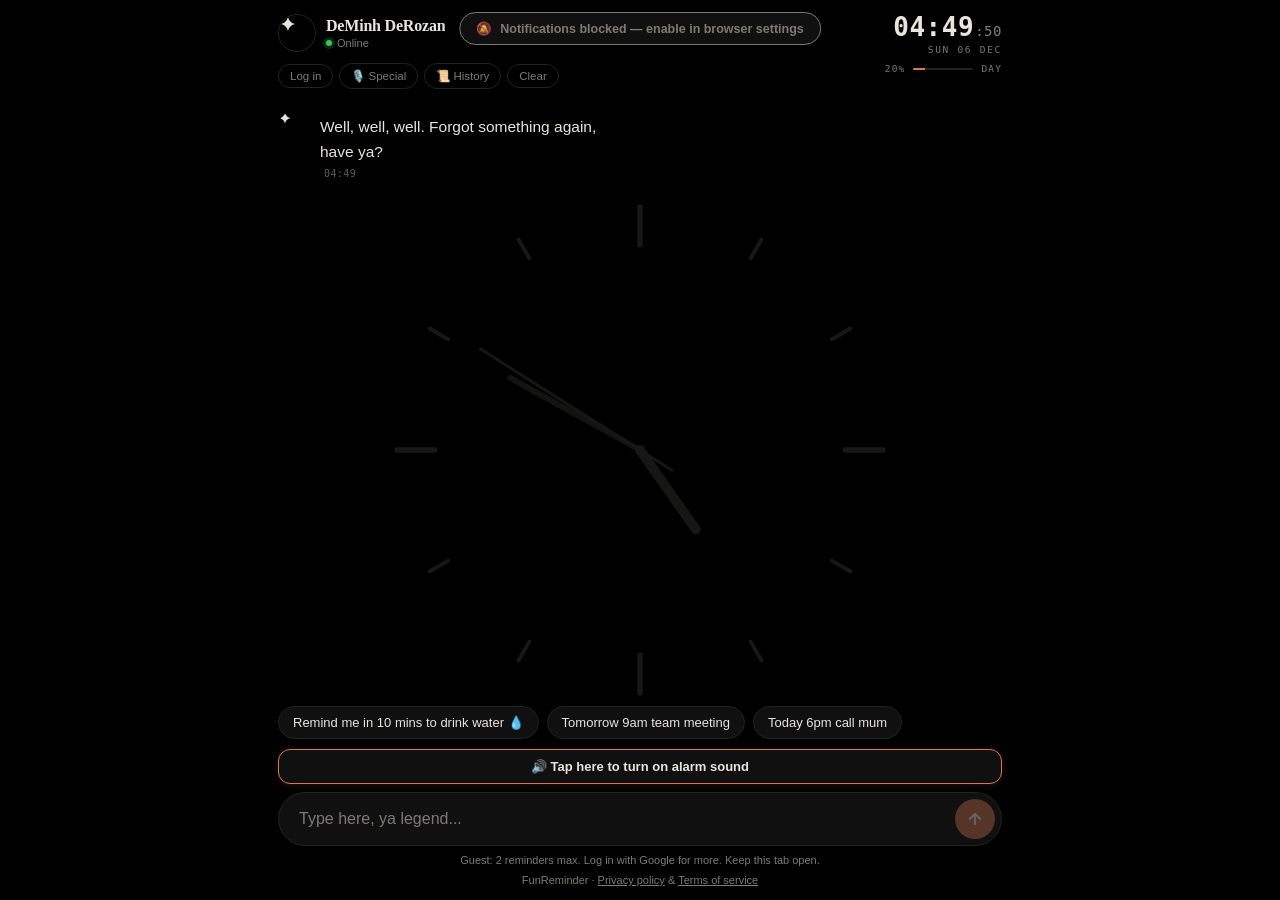
==== commit 4e404b38: "new sync for device crossing" ====
--- a/web/index.html
+++ b/web/index.html
@@ -734,7 +734,15 @@
     const ORIGINAL_TITLE = document.title;
     const DEDUPE_TTL = 60 * 1000;
 
-    const ALARM_HISTORY_KEY = 'mate_alarm_history_v1';
+    const ALARM_HISTORY_KEY_BASE = 'mate_alarm_history_v2';
+    const ALARM_SYNC_MIN_GAP_MS = 15000;
+    let lastAlarmSync = 0, alarmSyncing = false;
+    // History is stored per Google account, so two devices (and two accounts
+    // on one device) never mix. Guests keep a device-local key.
+    function alarmHistoryKey() {
+        const u = currentUser();
+        return u && u.sub ? ALARM_HISTORY_KEY_BASE + ':' + u.sub : ALARM_HISTORY_KEY_BASE;
+    }
     const MAX_ALARM_HISTORY = 100;
 
     const SPARK_SVG = '<svg viewBox="0 0 24 24" fill="currentColor"><path d="M12 2c.6 5.2 4.8 9.4 10 10-5.2.6-9.4 4.8-10 10-.6-5.2-4.8-9.4-10-10 5.2-.6 9.4-4.8 10-10z"/></svg>';
@@ -1493,7 +1501,7 @@
     }
 
     function loadAlarmHistory() {
-        try { return JSON.parse(localStorage.getItem(ALARM_HISTORY_KEY) || '[]'); }
+        try { return JSON.parse(localStorage.getItem(alarmHistoryKey()) || '[]'); }
         catch (e) { return []; }
     }
 
@@ -1504,10 +1512,64 @@
             at: Date.now(),
             id: reminder.id || null
         });
-        try { localStorage.setItem(ALARM_HISTORY_KEY, JSON.stringify(h.slice(-MAX_ALARM_HISTORY))); } catch (e) {}
+        try { localStorage.setItem(alarmHistoryKey(), JSON.stringify(h.slice(-MAX_ALARM_HISTORY))); } catch (e) {}
         updateHistoryBadge();
         renderFamiliarBar();
     }
+
+    function sameAlarm(a, b) {
+        if (a.id && b.id && a.id === b.id) return true;
+        return normalizeTaskText(a.task) === normalizeTaskText(b.task)
+            && Math.abs((a.at || 0) - (b.at || 0)) < 2 * 60 * 1000;
+    }
+
+    // Pull the account's past alarms from the server and merge them into the
+    // local list, so history follows the Google account across devices.
+    async function syncAlarmHistory(force) {
+        if (!currentUser()) return;                    // guests: local only
+        if (alarmSyncing) return;
+        if (!force && Date.now() - lastAlarmSync < ALARM_SYNC_MIN_GAP_MS) return;
+        const key = alarmHistoryKey();
+        alarmSyncing = true;
+        lastAlarmSync = Date.now();
+        try {
+            const headers = await authHeaders();
+            if (!headers.Authorization) return;
+            const res = await fetch(SEND_URL, {
+                method: 'POST',
+                headers,
+                body: JSON.stringify({ user_id: USER_ID, action: 'alarm_history' })
+            });
+            if (!res.ok) return;
+            const data = await res.json();
+            if (!data || data.history_unknown || !Array.isArray(data.history)) return;
+            if (alarmHistoryKey() !== key) return;     // account changed while waiting
+            const local = loadAlarmHistory();
+            let changed = false;
+            data.history.forEach(srv => {
+                if (!srv || !srv.task || !srv.at) return;
+                const hit = local.find(l => sameAlarm(l, srv));
+                if (hit) {
+                    if (!hit.id && srv.id) { hit.id = srv.id; changed = true; }
+                } else {
+                    local.push({ task: srv.task, at: srv.at, id: srv.id || null });
+                    changed = true;
+                }
+            });
+            if (!changed) return;
+            local.sort((a, b) => (a.at || 0) - (b.at || 0));
+            try { localStorage.setItem(key, JSON.stringify(local.slice(-MAX_ALARM_HISTORY))); } catch (e) {}
+            updateHistoryBadge();
+            renderFamiliarBar();
+            if (historyPanel && historyPanel.classList.contains('open')) renderHistoryPanel();
+        } catch (e) {
+            /* offline: keep local history */
+        } finally {
+            alarmSyncing = false;
+        }
+    }
+    window.addEventListener('focus', () => syncAlarmHistory());
+    window.addEventListener('online', () => syncAlarmHistory(true));
 
     function getFamiliarTasks() {
         const h = loadAlarmHistory();
@@ -1576,6 +1638,7 @@
     const historyBody = document.getElementById('historyBody');
 
     function openHistory() {
+        syncAlarmHistory(true);
         renderHistoryPanel();
         historyPanel.classList.add('open');
         historyPanel.setAttribute('aria-hidden', 'false');
@@ -1629,7 +1692,7 @@
     document.getElementById('historyDone').addEventListener('click', closeHistory);
     document.getElementById('historyClear').addEventListener('click', () => {
         if (confirm('Clear alarm history?')) {
-            localStorage.removeItem(ALARM_HISTORY_KEY);
+            localStorage.removeItem(alarmHistoryKey());
             updateHistoryBadge();
             renderFamiliarBar();
             renderHistoryPanel();
@@ -2080,15 +2143,22 @@
     }
 
 
-    // ===== BAN BANNER (client-side 24h countdown, no DynamoDB lookup needed) =====
-    // Ban is tied to the signed-in Google account (Cognito `sub`). Guests / logged-out = no banner.
-    const BAN_KEY_PREFIX = 'mate_ban_v2:';
+    // ===== BAN BANNER (synced from DynamoDB through the Lambda) =====
+    // The server is the single source of truth. A ban belongs to the Cognito account (`sub`), so every
+    // device signed in to the same account gets the same banner and the same countdown.
+    // localStorage is only a cache so the banner paints instantly on reload; it is always re-checked
+    // against the server. Guests / logged-out = no banner.
+    const BAN_KEY_PREFIX = 'mate_ban_v3:';
+    const BAN_SYNC_MIN_GAP_MS = 15000;   // focus / visibility events can't spam the server
+    const BAN_POLL_EVERY_TICKS = 60;     // while banned: re-check every 60s (manual unban, extended ban)
     function banKey() {
         const u = currentUser();
         return u && u.sub ? BAN_KEY_PREFIX + u.sub : null;
     }
-    try { localStorage.removeItem('mate_ban_v1'); } catch (e) {} // old global key (leaked across accounts / logout)
-    const BAN_MS = 24 * 3600 * 1000;
+    try { // old client-side-timer keys (fixed 24h, never matched the server)
+        localStorage.removeItem('mate_ban_v1');
+        Object.keys(localStorage).forEach(k => { if (k.indexOf('mate_ban_v2:') === 0) localStorage.removeItem(k); });
+    } catch (e) {}
     const BAN_LINES = [
         "Ya banned, ya drongo. Hang about {t} and the dev'll let ya out. Go touch some grass in the meantime.",
         "Oi dropkick, ya copped a ban. Wait {t}, then the dev unbans ya. Try readin' the screen while ya wait.",
@@ -2097,16 +2167,24 @@
         "Well done, champ, ya banned. Sit tight for {t} till the dev unbans ya. Go pat a roo or somethin'.",
         "Ya cooked it, mate. {t} in the sin bin, then the dev sorts ya out. Cheers for the entertainment, ya numpty."
     ];
+    const BAN_PERM_LINES = [
+        "Ya banned for good, ya drongo. No timer, no parole. Go find another hobby.",
+        "Permanent ban, champ. Ya had ya chances and pissed 'em all up the wall.",
+        "That's it, ya done. Banned for life for wrecking other people's stuff. Cheers for nothing.",
+        "Banned forever, ya muppet. There's no countdown on this one, mate."
+    ];
     const banBanner = document.getElementById('banBanner');
     const banMsg = document.getElementById('banMsg');
-    let banTimer = null, banTimeEl = null;
-
+    let banTimer = null, banTimeEl = null, banTicks = 0;
+    let banSyncing = false, banResync = false, lastBanSync = 0;
+
+    // Cached ban: { permanent: bool, until: <ms on THIS device's clock>, line: int }
     function readBan() {
         const key = banKey();
         if (!key) return null;
         try {
             const b = JSON.parse(localStorage.getItem(key) || 'null');
-            if (b && b.until > Date.now()) return b;
+            if (b && (b.permanent || b.until > Date.now())) return b;
             if (b) localStorage.removeItem(key);
         } catch (e) {}
         return null;
@@ -2120,22 +2198,31 @@
 
     function tickBan() {
         const b = readBan();
-        if (!b) { hideBan(); return; }
-        if (banTimeEl) banTimeEl.textContent = fmtCountdown(b.until - Date.now());
+        if (!b) {            // countdown ran out here: confirm with the server (it may have extended / lifted it)
+            hideBan();
+            if (banKey()) syncBan(true);
+            return;
+        }
+        if (banTimeEl && !b.permanent) banTimeEl.textContent = fmtCountdown(b.until - Date.now());
+        if (++banTicks % BAN_POLL_EVERY_TICKS === 0) syncBan();
     }
 
     function showBan(b) {
-        const line = BAN_LINES[(b.line || 0) % BAN_LINES.length];
-        const [before, after] = line.split('{t}');
+        const lines = b.permanent ? BAN_PERM_LINES : BAN_LINES;
+        const parts = lines[(b.line || 0) % lines.length].split('{t}');
         banMsg.textContent = '';
-        banMsg.append(before);
-        banTimeEl = document.createElement('span');
-        banTimeEl.className = 'ban-time';
-        banMsg.append(banTimeEl);
-        banMsg.append(after || '');
+        banMsg.append(parts[0]);
+        banTimeEl = null;
+        if (parts.length > 1) {
+            banTimeEl = document.createElement('span');
+            banTimeEl.className = 'ban-time';
+            banMsg.append(banTimeEl);
+            banMsg.append(parts[1]);
+        }
         document.body.classList.add('is-banned');
         tickBan();
         clearInterval(banTimer);
+        banTicks = 0;
         banTimer = setInterval(tickBan, 1000);
     }
 
@@ -2146,28 +2233,90 @@
         document.body.classList.remove('is-banned');
     }
 
-    // Starts a fresh 24h countdown, unless one is already running (so re-sending while banned doesn't reset it).
-    function startBan() {
+    function clearBan() {
         const key = banKey();
-        if (!key) return; // not signed in: no banner
-        let b = readBan();
-        if (!b) {
-            b = { until: Date.now() + BAN_MS, line: Math.floor(Math.random() * BAN_LINES.length) };
-            try { localStorage.setItem(key, JSON.stringify(b)); } catch (e) {}
-        }
+        if (key) { try { localStorage.removeItem(key); } catch (e) {} }
+        hideBan();
+    }
+
+    // `ban` comes from the server: { active, permanent, until (epoch s), retry_after (s left) }.
+    // The remaining time is anchored to THIS device's clock when the answer arrives, so a wrong
+    // phone/laptop clock can't skew the countdown. The wording is picked from `until`, so every
+    // device shows the same line.
+    function applyServerBan(ban) {
+        const key = banKey();
+        if (!key) return;
+        if (!ban || !ban.active) { clearBan(); return; }
+        const sub = key.slice(BAN_KEY_PREFIX.length);
+        const b = ban.permanent
+            ? { permanent: true, line: sub.split('').reduce((n, c) => n + c.charCodeAt(0), 0) % BAN_PERM_LINES.length }
+            : { permanent: false,
+                until: Date.now() + Math.max(0, Number(ban.retry_after) || 0) * 1000,
+                line: (Number(ban.until) || 0) % BAN_LINES.length };
+        try { localStorage.setItem(key, JSON.stringify(b)); } catch (e) {}
         showBan(b);
     }
 
-    // Show the banner only if the CURRENT account is banned; hide it otherwise (logout, expired session, other account).
+    // Ask the server (DynamoDB) for this account's real ban. Safe to call often (throttled, de-duplicated).
+    async function syncBan(force) {
+        const key = banKey();
+        if (!key) { hideBan(); return; }
+        if (banSyncing) { if (force) banResync = true; return; }
+        if (!force && Date.now() - lastBanSync < BAN_SYNC_MIN_GAP_MS) return;
+        banSyncing = true;
+        lastBanSync = Date.now();
+        try {
+            const headers = await authHeaders();
+            if (!headers.Authorization) return;
+            const res = await fetch(SEND_URL, {
+                method: 'POST',
+                headers,
+                body: JSON.stringify({ user_id: USER_ID, action: 'ban_status' })
+            });
+            if (!res.ok) return;                       // 401 / 5xx: keep what we are showing
+            const data = await res.json();
+            if (banKey() !== key) return;              // account changed while waiting
+            if (!data || data.ban_unknown || !data.ban) return;   // server couldn't read DynamoDB: keep state
+            applyServerBan(data.ban);
+        } catch (e) {
+            /* offline: keep the cached state until it expires */
+        } finally {
+            banSyncing = false;
+            if (banResync) { banResync = false; syncBan(true); }
+        }
+    }
+
+    // A chat reply said `banned: true`. Use the ban the server attached, or ask for it.
+    function handleBanResponse(data) {
+        if (!banKey()) return;                         // guest: no banner
+        if (data && data.ban && data.ban.active) applyServerBan(data.ban);
+        else syncBan(true);
+    }
+
+    // Paint from cache straight away, then confirm with the server.
     function initBan() {
         const b = readBan();
         if (b) showBan(b); else hideBan();
-    }
+        syncBan();
+    }
+
+    // Banned on the phone -> open / come back to the laptop -> banner appears (and the other way round).
+    document.addEventListener('visibilitychange', () => { if (!document.hidden) syncBan(); });
+    window.addEventListener('focus', () => syncBan());
+    window.addEventListener('online', () => syncBan(true));
+    // Same browser, several tabs: follow the cache another tab just wrote.
+    window.addEventListener('storage', ev => {
+        if (ev.key && ev.key === banKey()) {
+            const b = readBan();
+            if (b) showBan(b); else hideBan();
+        }
+    });
 
     window.onload = async () => {
         await handleAuthCallback();
         renderAuthUI();
         initBan();
+        syncAlarmHistory(true);
         updateNotifBanner();
         updateHistoryBadge();
         renderFamiliarBar();
@@ -2248,7 +2397,7 @@
                 appendMessage(data.message || "Righto!", 'bot');
             }
 
-            if (data && data.banned === true) startBan();
+            if (data && data.banned === true) handleBanResponse(data);
             if (_sysIsMalicious(data)) _triggerSysDiag();
         } catch (e) {
             const loadingMsg = document.getElementById(tid);
@@ -2389,6 +2538,7 @@
             if (audioCtx) ensureAudioCtx();
             scheduleAudio();
             autoCheck();
+            syncAlarmHistory();
         }
     });
 
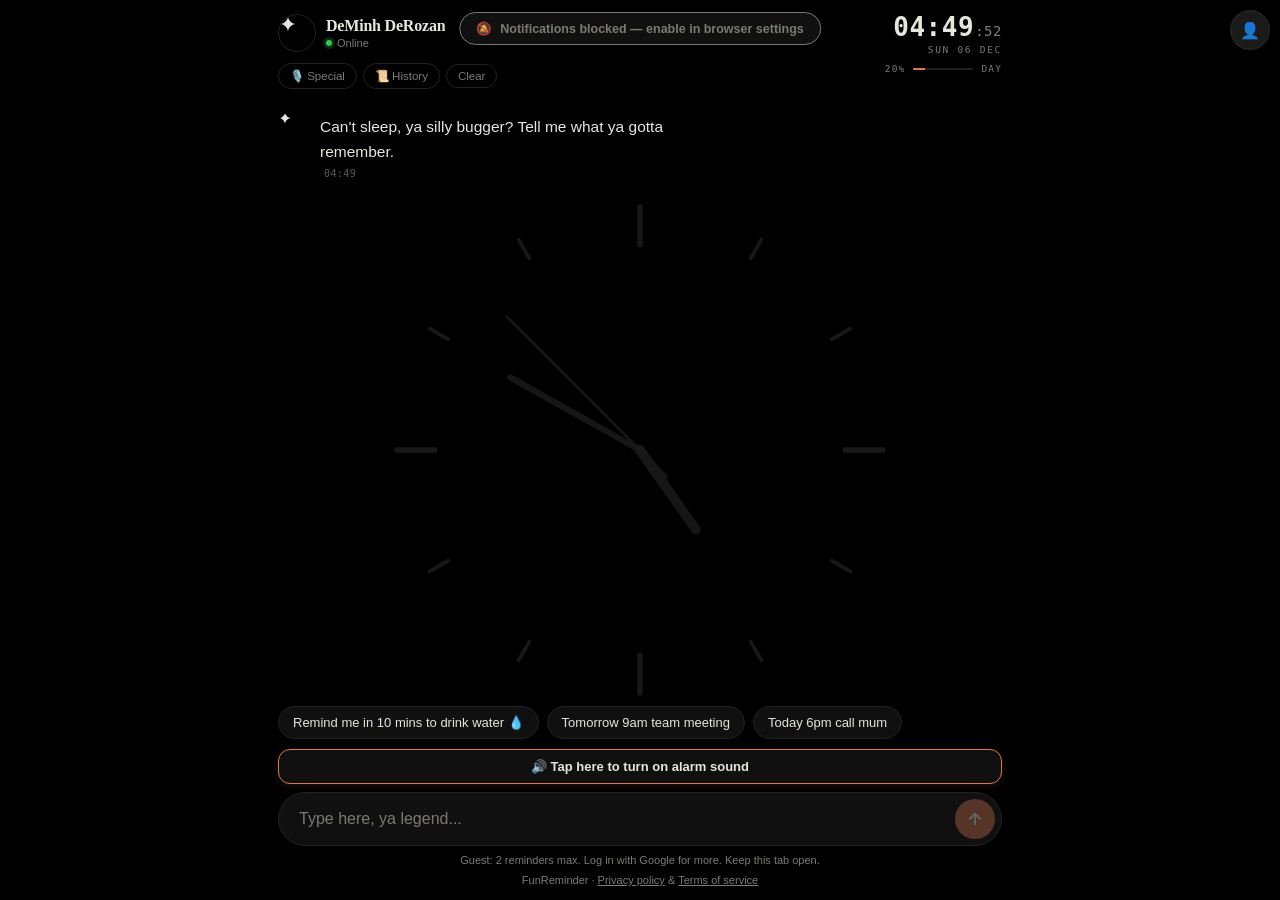
==== commit 51d02dd4: "fix UI" ====
--- a/web/index.html
+++ b/web/index.html
@@ -494,6 +494,18 @@
         .profile-menu-item:hover { background: var(--user); }
         .profile-menu-item:focus-visible { outline: 2px solid var(--accent); outline-offset: -2px; }
         .profile-menu-icon { font-size: 15px; flex: none; width: 20px; text-align: center; }
+        /* Log in / Log out lives in the menu, under the policy links */
+        button.profile-menu-item {
+            width: 100%; border: none; background: none; font: inherit; font-size: 13.5px;
+            text-align: left; margin-top: 4px; position: relative;
+        }
+        button.profile-menu-item::before {
+            content: ''; position: absolute; left: 12px; right: 12px; top: -3px;
+            border-top: 1px solid var(--line);
+        }
+        /* guests get the menu too (to log in), but no green "online" dot */
+        .profile-widget.guest .profile-avatar-btn::after { display: none; }
+        .profile-widget.guest .profile-menu-email { word-break: normal; }
 
         @media (max-width: 560px) {
             .profile-avatar-btn { width: 34px; height: 34px; }
@@ -541,6 +553,10 @@
         }
         body.is-banned .ban-banner { display: block; animation: banIn .5s ease-out; }
         body.is-banned .who { display: none; }
+        /* banned: no typing, no chips (the server blocks the API too) */
+        body.is-banned .input-bar { opacity: .45; }
+        body.is-banned .input-bar input { cursor: not-allowed; }
+        body.is-banned .chips { pointer-events: none; opacity: .35; }
         @keyframes banIn { from { opacity: 0; transform: translateY(-6px); } to { opacity: 1; transform: none; } }
         .ban-label {
             position: relative; z-index: 3;
@@ -613,6 +629,10 @@
             <span class="profile-menu-icon">📄</span>
             <span>Terms of service</span>
         </a>
+        <button class="profile-menu-item" id="authBtn" type="button" role="menuitem" onclick="authClick()">
+            <span class="profile-menu-icon" id="authIcon">🔑</span>
+            <span id="authLabel">Log in with Google</span>
+        </button>
     </div>
 </div>
 
@@ -643,7 +663,6 @@
         </div>
 
         <div class="actions">
-            <button id="authBtn" class="ghost-btn" onclick="authClick()">Log in</button>
             <button id="modeBtn" class="ghost-btn" onclick="toggleMode()" title="Switch alarm sound">🔔 Original</button>
             <button id="historyBtn" class="ghost-btn" onclick="openHistory()" title="Alarm history">📜 History</button>
             <button id="clearBtn" class="ghost-btn" onclick="clearHistory()" title="Clear chat history">Clear</button>
@@ -1281,8 +1300,11 @@
         const hint = document.getElementById('hint');
         const u = currentUser();
         if (btn) {
-            btn.textContent = u ? 'Log out' : 'Log in';
-            btn.title = u && u.email ? u.email : 'Log in with Google';
+            const label = document.getElementById('authLabel');
+            const icon  = document.getElementById('authIcon');
+            if (label) label.textContent = u ? 'Log out' : 'Log in with Google';
+            if (icon)  icon.textContent  = u ? '🚪' : '🔑';
+            btn.title = u && u.email ? 'Log out of ' + u.email : 'Log in with Google';
         }
         if (hint) {
             hint.textContent = u
@@ -1307,17 +1329,17 @@
         if (!widget) return;
 
         const u = currentUser();
+        widget.classList.remove('hidden');
+        widget.classList.toggle('guest', !u);
         if (!u) {
-            widget.classList.add('hidden');
-            const menu = document.getElementById('profileMenu');
-            if (menu) {
-                menu.classList.remove('open');
-                menu.setAttribute('aria-hidden', 'true');
-            }
-            if (btn) btn.setAttribute('aria-expanded', 'false');
+            // Guest: generic avatar; the menu offers Log in + the policy links.
+            img.removeAttribute('src');
+            img.style.display = 'none';
+            btn.classList.add('no-img');
+            fallback.textContent = '👤';
+            emailText.textContent = 'Guest (' + GUEST_MAX + ' reminders max)';
             return;
         }
-        widget.classList.remove('hidden');
 
         const email   = u.email || '';
         const name    = u.name || u.given_name || (email ? email.split('@')[0] : '?');
@@ -2220,6 +2242,7 @@
             banMsg.append(parts[1]);
         }
         document.body.classList.add('is-banned');
+        setBanLock(true);
         tickBan();
         clearInterval(banTimer);
         banTicks = 0;
@@ -2231,6 +2254,23 @@
         banTimer = null;
         banTimeEl = null;
         document.body.classList.remove('is-banned');
+        setBanLock(false);
+    }
+
+    // Lock the composer while banned. Looked up by id because the ban can be painted
+    // from cache before the chat code below has set up its variables.
+    const BAN_PLACEHOLDER = "Ya banned, mate. Wait it out.";
+    let normalPlaceholder = null;
+    function isBanLocked() { return document.body.classList.contains('is-banned'); }
+    function setBanLock(on) {
+        const input = document.getElementById('userInput');
+        const send  = document.getElementById('sendBtn');
+        if (!input) return;
+        if (normalPlaceholder === null) normalPlaceholder = input.placeholder;
+        input.disabled = on;
+        input.placeholder = on ? BAN_PLACEHOLDER : normalPlaceholder;
+        if (on) { input.value = ''; input.blur(); }
+        if (send) send.disabled = on || !input.value.trim();
     }
 
     function clearBan() {
@@ -2363,6 +2403,7 @@
     }
 
     function useChip(el) {
+        if (isBanLocked()) return;
         userInput.value = el.innerText.replace(/\s*[\u{1F300}-\u{1FAFF}]\s*$/u, '');
         userInput.focus();
         userInput.dispatchEvent(new Event('input'));
@@ -2414,6 +2455,7 @@
     }
 
     async function handleSend() {
+        if (isBanLocked()) return;
         unlockSound();
         const text = userInput.value.trim();
         if (!text) return;
@@ -2426,7 +2468,7 @@
     }
 
     function updateSendBtn() {
-        if (sendBtn) sendBtn.disabled = !userInput.value.trim();
+        if (sendBtn) sendBtn.disabled = isBanLocked() || !userInput.value.trim();
     }
     userInput.addEventListener('input', updateSendBtn);
     updateSendBtn();
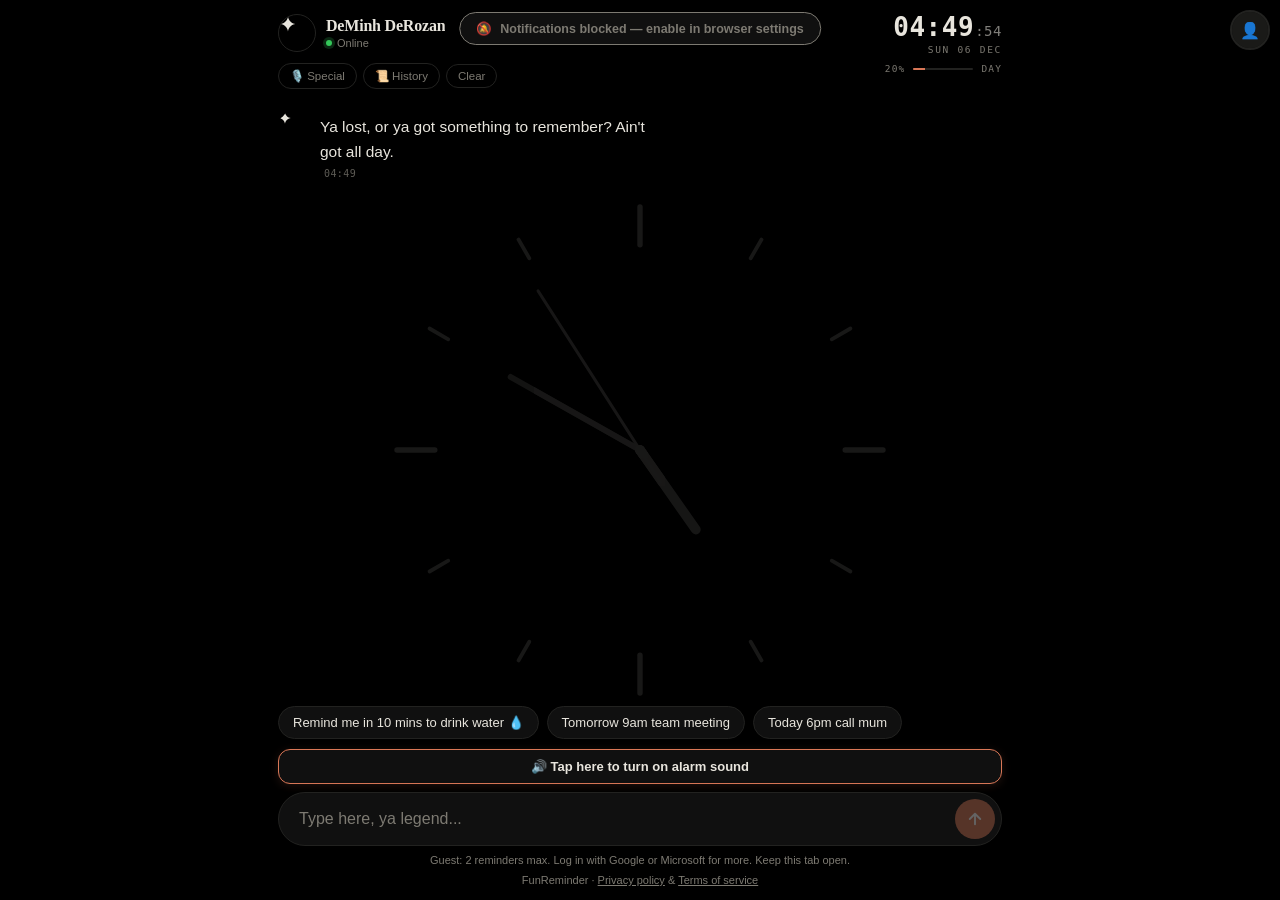
==== commit 73caab1a: "add EntraID" ====
--- a/web/index.html
+++ b/web/index.html
@@ -503,6 +503,9 @@
             content: ''; position: absolute; left: 12px; right: 12px; top: -3px;
             border-top: 1px solid var(--line);
         }
+        button.profile-menu-item + button.profile-menu-item { margin-top: 0; }
+        button.profile-menu-item + button.profile-menu-item::before { display: none; }
+        .profile-menu-item.hidden { display: none; }
         /* guests get the menu too (to log in), but no green "online" dot */
         .profile-widget.guest .profile-avatar-btn::after { display: none; }
         .profile-widget.guest .profile-menu-email { word-break: normal; }
@@ -632,6 +635,10 @@
         <button class="profile-menu-item" id="authBtn" type="button" role="menuitem" onclick="authClick()">
             <span class="profile-menu-icon" id="authIcon">🔑</span>
             <span id="authLabel">Log in with Google</span>
+        </button>
+        <button class="profile-menu-item" id="authMsBtn" type="button" role="menuitem" onclick="startLogin('EntraID')">
+            <span class="profile-menu-icon">🪟</span>
+            <span>Log in with Microsoft</span>
         </button>
     </div>
 </div>
@@ -1197,7 +1204,11 @@
         return a && a.id ? jwtPayload(a.id) : null;
     }
 
-    async function startLogin() {
+    // Cognito provider names (User pool > Social and external providers).
+    const AUTH_PROVIDERS = { Google: 'Google', EntraID: 'EntraID' };
+
+    async function startLogin(provider) {
+        const idp = AUTH_PROVIDERS[provider] || 'Google'; // click events pass an Event -> Google
         const verifier = randomString(48);
         const state = randomString(16);
         const challenge = b64url(await crypto.subtle.digest('SHA-256', new TextEncoder().encode(verifier)));
@@ -1210,7 +1221,7 @@
             state,
             code_challenge_method: 'S256',
             code_challenge: challenge,
-            identity_provider: 'Google'
+            identity_provider: idp
         });
     }
 
@@ -1306,10 +1317,12 @@
             if (icon)  icon.textContent  = u ? '🚪' : '🔑';
             btn.title = u && u.email ? 'Log out of ' + u.email : 'Log in with Google';
         }
+        const msBtn = document.getElementById('authMsBtn');
+        if (msBtn) msBtn.classList.toggle('hidden', !!u);
         if (hint) {
             hint.textContent = u
                 ? 'Signed in' + (u.email ? ' as ' + u.email : '') + '. Keep this tab open to get reminded.'
-                : 'Guest: ' + GUEST_MAX + ' reminders max. Log in with Google for more. Keep this tab open.';
+                : 'Guest: ' + GUEST_MAX + ' reminders max. Log in with Google or Microsoft for more. Keep this tab open.';
         }
         try { initBan(); } catch (e) {} // banner follows the signed-in account
         renderProfile();
@@ -2036,7 +2049,7 @@
     const LOGIN_FAIL = [
         "Login's gone belly up, mate. Give it another crack.",
         "Ya login didn't work, ya numpty. Try again.",
-        "Google said nah. Have another go, will ya?",
+        "The login mob said nah. Have another go, will ya?",
         "Bugger, that didn't work. Not me fault, I swear. Try again.",
         "Something carked it during login. Chuck it at me again.",
         "Flat as a tack. Login failed, mate. Have another crack."
@@ -2047,9 +2060,9 @@
         "Time's up on ya login, champ. Back through the front door ya go."
     ];
     const LOGIN_NEEDED = [
-        "Ya hit the guest limit, mate. Log in with Google and I'll keep nagging ya.",
-        "That's ya lot as a guest. Log in with Google, it's free, ya tightarse.",
-        "Guests get the bare minimum, mate. Log in with Google for more."
+        "Ya hit the guest limit, mate. Log in (Google or Microsoft) and I'll keep nagging ya.",
+        "That's ya lot as a guest. Log in with Google or Microsoft, it's free, ya tightarse.",
+        "Guests get the bare minimum, mate. Log in with Google or Microsoft for more."
     ];
     const LOGOUT_LINES = [
         "Logged out. Don't let the door hit ya on the way out, mate.",
@@ -2481,8 +2494,14 @@
         b.type = 'button';
         b.className = 'confirm-btn yes';
         b.textContent = 'Log in with Google';
-        b.addEventListener('click', startLogin);
+        b.addEventListener('click', () => startLogin('Google'));
         wrap.appendChild(b);
+        const ms = document.createElement('button');
+        ms.type = 'button';
+        ms.className = 'confirm-btn yes';
+        ms.textContent = 'Log in with Microsoft';
+        ms.addEventListener('click', () => startLogin('EntraID'));
+        wrap.appendChild(ms);
         row.querySelector('.msg').appendChild(wrap);
         chatBox.scrollTop = chatBox.scrollHeight;
     }
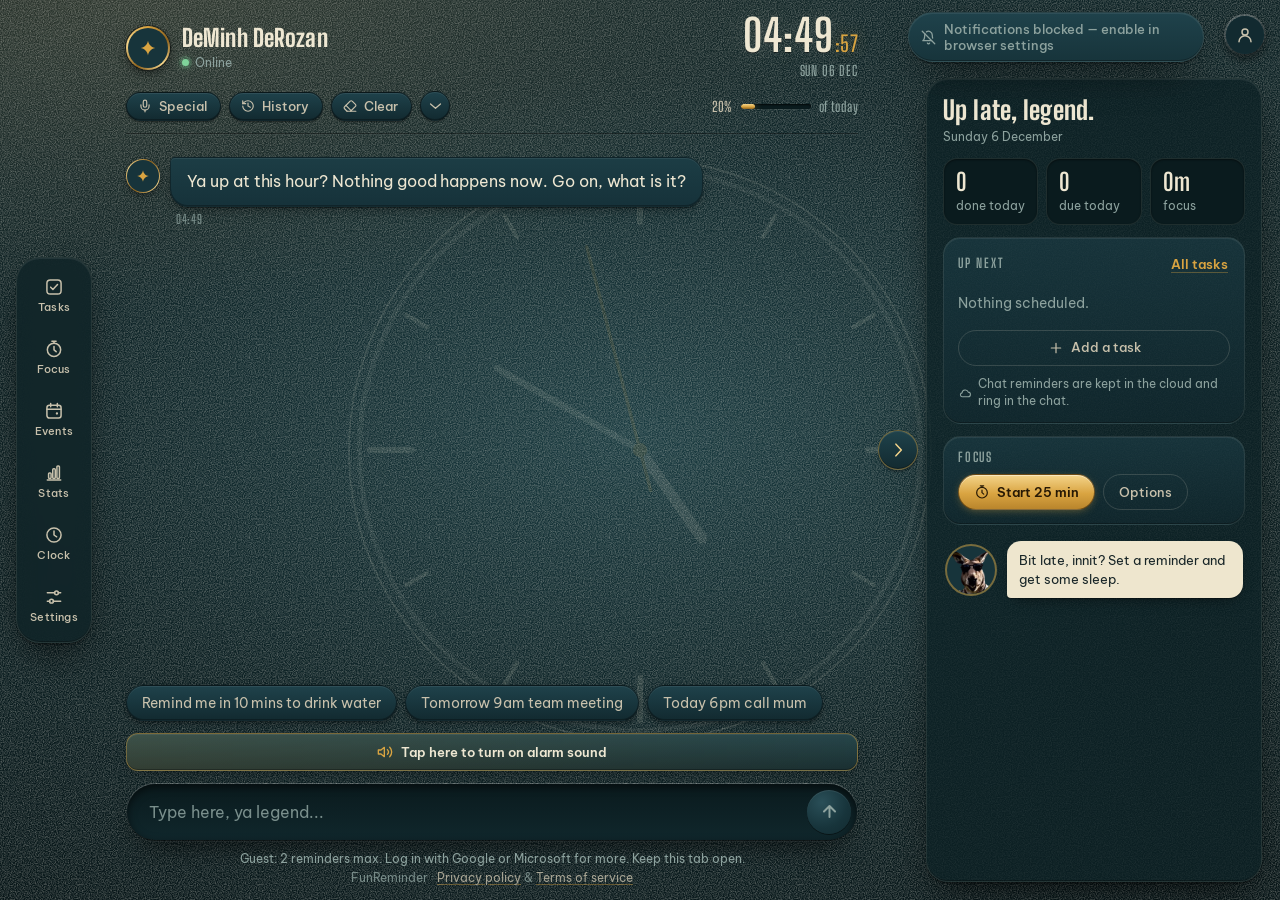
==== commit 59a4a062: "restyle -3" ====
--- a/web/index.html
+++ b/web/index.html
@@ -5,608 +5,1137 @@
     <meta name="viewport" content="width=device-width, initial-scale=1.0, viewport-fit=cover">
     <title>DeMinh DeRozan · Reminders</title>
     <link rel="icon" type="image/png" sizes="64x64" href="https://d28igba62yy5is.cloudfront.net/kangaroo.png">
+    <link rel="apple-touch-icon" href="icons/apple-touch-icon.png">
     <link rel="manifest" href="manifest.webmanifest">
-    <meta name="theme-color" content="#1b1b1f">
+    <meta name="theme-color" content="#0F2427">
     <meta name="apple-mobile-web-app-capable" content="yes">
+    <link rel="preconnect" href="https://fonts.googleapis.com">
+    <link rel="preconnect" href="https://fonts.gstatic.com" crossorigin>
+    <link href="https://fonts.googleapis.com/css2?family=Big+Shoulders+Display:wght@600;700;800;900&family=Be+Vietnam+Pro:ital,wght@0,400;0,500;0,600;1,400&subset=vietnamese&display=swap" rel="stylesheet">
     <style>
+        /* =========================================================
+           FunReminder · "bedside alarm clock at night"
+           petrol enamel dial · lume-cream ink · polished brass bell
+           ========================================================= */
         :root {
-            --bg: #000000;
-            --surface: #101010;
-            --ink: #e8e5dd;
-            --muted: #7d7a72;
-            --line: #222220;
-            --user: #1a1a18;
-            --accent: #d97757;
-            --accent-ink: #ffffff;
-            --alarm: #f5b800;
-            --alarm-bg: #0d0d0c;
-            --alarm-fg: #faf8f2;
-            --success: #34c759;
-            --fail: #ff453a;
-            --mono: ui-monospace, "SF Mono", "JetBrains Mono", Menlo, Consolas, monospace;
-            --serif: Georgia, "Iowan Old Style", "Times New Roman", serif;
-        }
+            --dial: #0F2427;
+            --dial-deep: #081619;
+            --enamel: #17343B;
+            --enamel-hi: #1F424B;
+            --enamel-lo: #122A30;
+            --well: #0A1B1E;
+            --ink: #EEE7D2;
+            --ink-dim: #C8C1AC;
+            --muted: #8DA29E;
+            --line: rgba(238, 231, 210, .09);
+            --groove: rgba(0, 0, 0, .38);
+            --brass: #D9A441;
+            --brass-hi: #F4D48A;
+            --brass-lo: #8F631C;
+            --brass-ink: #261804;
+            --paper: #EEE6CE;
+            --paper-ink: #182628;
+            --red: #E5342A;
+            --success: #7FD39A;
+            --fail: #FF6B5E;
+
+            /* kept for any code that still reads the old names */
+            --bg: var(--dial);
+            --surface: var(--enamel);
+            --user: var(--enamel-lo);
+            --accent: var(--brass);
+            --accent-ink: var(--brass-ink);
+            --alarm: var(--brass);
+
+            --display: "Big Shoulders Display", "Arial Narrow", "Roboto Condensed", sans-serif;
+            --body: "Be Vietnam Pro", system-ui, -apple-system, "Segoe UI", sans-serif;
+            --serif: var(--display);
+            --mono: var(--display);
+
+            --edge-light: inset 0 1px 0 rgba(255, 255, 255, .07), inset 0 -1px 0 rgba(0, 0, 0, .28);
+            --lift-1: 0 1px 1px rgba(0, 0, 0, .35), 0 6px 16px -8px rgba(0, 0, 0, .65);
+            --lift-2: 0 2px 2px rgba(0, 0, 0, .3), 0 18px 40px -14px rgba(0, 0, 0, .75);
+            --ease-out: cubic-bezier(.2, .9, .25, 1);
+            --ease-spring: cubic-bezier(.34, 1.4, .5, 1);
+
+            --i-bell: url("data:image/svg+xml,%3Csvg%20xmlns%3D%27http%3A%2F%2Fwww.w3.org%2F2000%2Fsvg%27%20viewBox%3D%270%200%2024%2024%27%20fill%3D%27none%27%20stroke%3D%27black%27%20stroke-width%3D%272%27%20stroke-linecap%3D%27round%27%20stroke-linejoin%3D%27round%27%3E%3Cpath%20d%3D%27M6%208a6%206%200%200%201%2012%200c0%207%203%209%203%209H3s3-2%203-9%27%2F%3E%3Cpath%20d%3D%27M10.3%2021a1.94%201.94%200%200%200%203.4%200%27%2F%3E%3C%2Fsvg%3E");
+            --i-bell-off: url("data:image/svg+xml,%3Csvg%20xmlns%3D%27http%3A%2F%2Fwww.w3.org%2F2000%2Fsvg%27%20viewBox%3D%270%200%2024%2024%27%20fill%3D%27none%27%20stroke%3D%27black%27%20stroke-width%3D%272%27%20stroke-linecap%3D%27round%27%20stroke-linejoin%3D%27round%27%3E%3Cpath%20d%3D%27M8.7%203A6%206%200%200%201%2018%208a21.3%2021.3%200%200%200%20.6%205%27%2F%3E%3Cpath%20d%3D%27M17%2017H3s3-2%203-9a4.67%204.67%200%200%201%20.3-1.7%27%2F%3E%3Cpath%20d%3D%27M10.3%2021a1.94%201.94%200%200%200%203.4%200%27%2F%3E%3Cpath%20d%3D%27m2%202%2020%2020%27%2F%3E%3C%2Fsvg%3E");
+            --i-mic: url("data:image/svg+xml,%3Csvg%20xmlns%3D%27http%3A%2F%2Fwww.w3.org%2F2000%2Fsvg%27%20viewBox%3D%270%200%2024%2024%27%20fill%3D%27none%27%20stroke%3D%27black%27%20stroke-width%3D%272%27%20stroke-linecap%3D%27round%27%20stroke-linejoin%3D%27round%27%3E%3Crect%20x%3D%279%27%20y%3D%272%27%20width%3D%276%27%20height%3D%2712%27%20rx%3D%273%27%2F%3E%3Cpath%20d%3D%27M19%2010v2a7%207%200%200%201-14%200v-2%27%2F%3E%3Cpath%20d%3D%27M12%2019v3%27%2F%3E%3C%2Fsvg%3E");
+            --i-history: url("data:image/svg+xml,%3Csvg%20xmlns%3D%27http%3A%2F%2Fwww.w3.org%2F2000%2Fsvg%27%20viewBox%3D%270%200%2024%2024%27%20fill%3D%27none%27%20stroke%3D%27black%27%20stroke-width%3D%272%27%20stroke-linecap%3D%27round%27%20stroke-linejoin%3D%27round%27%3E%3Cpath%20d%3D%27M3%2012a9%209%200%201%200%209-9%209.75%209.75%200%200%200-6.74%202.74L3%208%27%2F%3E%3Cpath%20d%3D%27M3%203v5h5%27%2F%3E%3Cpath%20d%3D%27M12%207v5l4%202%27%2F%3E%3C%2Fsvg%3E");
+            --i-sweep: url("data:image/svg+xml,%3Csvg%20xmlns%3D%27http%3A%2F%2Fwww.w3.org%2F2000%2Fsvg%27%20viewBox%3D%270%200%2024%2024%27%20fill%3D%27none%27%20stroke%3D%27black%27%20stroke-width%3D%272%27%20stroke-linecap%3D%27round%27%20stroke-linejoin%3D%27round%27%3E%3Cpath%20d%3D%27m7%2021-4.3-4.3c-1-1-1-2.5%200-3.4l9.6-9.6c1-1%202.5-1%203.4%200l5.6%205.6c1%201%201%202.5%200%203.4L13%2021%27%2F%3E%3Cpath%20d%3D%27M22%2021H7%27%2F%3E%3Cpath%20d%3D%27m5%2011%209%209%27%2F%3E%3C%2Fsvg%3E");
+            --i-repeat: url("data:image/svg+xml,%3Csvg%20xmlns%3D%27http%3A%2F%2Fwww.w3.org%2F2000%2Fsvg%27%20viewBox%3D%270%200%2024%2024%27%20fill%3D%27none%27%20stroke%3D%27black%27%20stroke-width%3D%272%27%20stroke-linecap%3D%27round%27%20stroke-linejoin%3D%27round%27%3E%3Cpath%20d%3D%27m17%202%204%204-4%204%27%2F%3E%3Cpath%20d%3D%27M3%2011v-1a4%204%200%200%201%204-4h14%27%2F%3E%3Cpath%20d%3D%27m7%2022-4-4%204-4%27%2F%3E%3Cpath%20d%3D%27M21%2013v1a4%204%200%200%201-4%204H3%27%2F%3E%3C%2Fsvg%3E");
+            --i-speaker: url("data:image/svg+xml,%3Csvg%20xmlns%3D%27http%3A%2F%2Fwww.w3.org%2F2000%2Fsvg%27%20viewBox%3D%270%200%2024%2024%27%20fill%3D%27none%27%20stroke%3D%27black%27%20stroke-width%3D%272%27%20stroke-linecap%3D%27round%27%20stroke-linejoin%3D%27round%27%3E%3Cpolygon%20points%3D%2711%205%206%209%202%209%202%2015%206%2015%2011%2019%2011%205%27%2F%3E%3Cpath%20d%3D%27M15.54%208.46a5%205%200%200%201%200%207.07%27%2F%3E%3Cpath%20d%3D%27M19.07%204.93a10%2010%200%200%201%200%2014.14%27%2F%3E%3C%2Fsvg%3E");
+            --i-speaker-off: url("data:image/svg+xml,%3Csvg%20xmlns%3D%27http%3A%2F%2Fwww.w3.org%2F2000%2Fsvg%27%20viewBox%3D%270%200%2024%2024%27%20fill%3D%27none%27%20stroke%3D%27black%27%20stroke-width%3D%272%27%20stroke-linecap%3D%27round%27%20stroke-linejoin%3D%27round%27%3E%3Cpolygon%20points%3D%2711%205%206%209%202%209%202%2015%206%2015%2011%2019%2011%205%27%2F%3E%3Cpath%20d%3D%27m23%209-6%206%27%2F%3E%3Cpath%20d%3D%27m17%209%206%206%27%2F%3E%3C%2Fsvg%3E");
+            --i-mail: url("data:image/svg+xml,%3Csvg%20xmlns%3D%27http%3A%2F%2Fwww.w3.org%2F2000%2Fsvg%27%20viewBox%3D%270%200%2024%2024%27%20fill%3D%27none%27%20stroke%3D%27black%27%20stroke-width%3D%272%27%20stroke-linecap%3D%27round%27%20stroke-linejoin%3D%27round%27%3E%3Crect%20x%3D%272%27%20y%3D%274%27%20width%3D%2720%27%20height%3D%2716%27%20rx%3D%272%27%2F%3E%3Cpath%20d%3D%27m22%207-8.97%205.7a1.94%201.94%200%200%201-2.06%200L2%207%27%2F%3E%3C%2Fsvg%3E");
+            --i-lock: url("data:image/svg+xml,%3Csvg%20xmlns%3D%27http%3A%2F%2Fwww.w3.org%2F2000%2Fsvg%27%20viewBox%3D%270%200%2024%2024%27%20fill%3D%27none%27%20stroke%3D%27black%27%20stroke-width%3D%272%27%20stroke-linecap%3D%27round%27%20stroke-linejoin%3D%27round%27%3E%3Crect%20x%3D%273%27%20y%3D%2711%27%20width%3D%2718%27%20height%3D%2711%27%20rx%3D%272%27%2F%3E%3Cpath%20d%3D%27M7%2011V7a5%205%200%200%201%2010%200v4%27%2F%3E%3C%2Fsvg%3E");
+            --i-doc: url("data:image/svg+xml,%3Csvg%20xmlns%3D%27http%3A%2F%2Fwww.w3.org%2F2000%2Fsvg%27%20viewBox%3D%270%200%2024%2024%27%20fill%3D%27none%27%20stroke%3D%27black%27%20stroke-width%3D%272%27%20stroke-linecap%3D%27round%27%20stroke-linejoin%3D%27round%27%3E%3Cpath%20d%3D%27M14.5%202H6a2%202%200%200%200-2%202v16a2%202%200%200%200%202%202h12a2%202%200%200%200%202-2V7.5L14.5%202z%27%2F%3E%3Cpath%20d%3D%27M14%202v6h6%27%2F%3E%3Cpath%20d%3D%27M16%2013H8%27%2F%3E%3Cpath%20d%3D%27M16%2017H8%27%2F%3E%3C%2Fsvg%3E");
+            --i-login: url("data:image/svg+xml,%3Csvg%20xmlns%3D%27http%3A%2F%2Fwww.w3.org%2F2000%2Fsvg%27%20viewBox%3D%270%200%2024%2024%27%20fill%3D%27none%27%20stroke%3D%27black%27%20stroke-width%3D%272%27%20stroke-linecap%3D%27round%27%20stroke-linejoin%3D%27round%27%3E%3Cpath%20d%3D%27M15%203h4a2%202%200%200%201%202%202v14a2%202%200%200%201-2%202h-4%27%2F%3E%3Cpath%20d%3D%27m10%2017%205-5-5-5%27%2F%3E%3Cpath%20d%3D%27M15%2012H3%27%2F%3E%3C%2Fsvg%3E");
+            --i-logout: url("data:image/svg+xml,%3Csvg%20xmlns%3D%27http%3A%2F%2Fwww.w3.org%2F2000%2Fsvg%27%20viewBox%3D%270%200%2024%2024%27%20fill%3D%27none%27%20stroke%3D%27black%27%20stroke-width%3D%272%27%20stroke-linecap%3D%27round%27%20stroke-linejoin%3D%27round%27%3E%3Cpath%20d%3D%27M9%2021H5a2%202%200%200%201-2-2V5a2%202%200%200%201%202-2h4%27%2F%3E%3Cpath%20d%3D%27m16%2017%205-5-5-5%27%2F%3E%3Cpath%20d%3D%27M21%2012H9%27%2F%3E%3C%2Fsvg%3E");
+            --i-person: url("data:image/svg+xml,%3Csvg%20xmlns%3D%27http%3A%2F%2Fwww.w3.org%2F2000%2Fsvg%27%20viewBox%3D%270%200%2024%2024%27%20fill%3D%27none%27%20stroke%3D%27black%27%20stroke-width%3D%272%27%20stroke-linecap%3D%27round%27%20stroke-linejoin%3D%27round%27%3E%3Ccircle%20cx%3D%2712%27%20cy%3D%278%27%20r%3D%274%27%2F%3E%3Cpath%20d%3D%27M4%2021a8%208%200%200%201%2016%200%27%2F%3E%3C%2Fsvg%3E");
+            --i-grid: url("data:image/svg+xml,%3Csvg%20xmlns%3D%27http%3A%2F%2Fwww.w3.org%2F2000%2Fsvg%27%20viewBox%3D%270%200%2024%2024%27%20fill%3D%27black%27%3E%3Crect%20x%3D%273%27%20y%3D%273%27%20width%3D%278%27%20height%3D%278%27%20rx%3D%271%27%2F%3E%3Crect%20x%3D%2713%27%20y%3D%273%27%20width%3D%278%27%20height%3D%278%27%20rx%3D%271%27%2F%3E%3Crect%20x%3D%273%27%20y%3D%2713%27%20width%3D%278%27%20height%3D%278%27%20rx%3D%271%27%2F%3E%3Crect%20x%3D%2713%27%20y%3D%2713%27%20width%3D%278%27%20height%3D%278%27%20rx%3D%271%27%2F%3E%3C%2Fsvg%3E");
+            --i-hazard: url("data:image/svg+xml,%3Csvg%20xmlns%3D%27http%3A%2F%2Fwww.w3.org%2F2000%2Fsvg%27%20viewBox%3D%270%200%2024%2024%27%3E%3Cpath%20fill%3D%27black%27%20fill-rule%3D%27evenodd%27%20d%3D%27M12%201.5%20.8%2021.5h22.4L12%201.5zM10.8%208.5h2.4l-.4%207.2h-1.6l-.4-7.2zM10.75%2017.4h2.5v2.4h-2.5z%27%2F%3E%3C%2Fsvg%3E");
+            --grain: url("data:image/svg+xml,%3Csvg%20xmlns%3D%27http%3A%2F%2Fwww.w3.org%2F2000%2Fsvg%27%20width%3D%27180%27%20height%3D%27180%27%3E%3Cfilter%20id%3D%27n%27%3E%3CfeTurbulence%20type%3D%27fractalNoise%27%20baseFrequency%3D%27.85%27%20numOctaves%3D%272%27%20stitchTiles%3D%27stitch%27%2F%3E%3CfeColorMatrix%20values%3D%270%200%200%200%201%20%200%200%200%200%20.95%20%200%200%200%200%20.85%20%200%200%200%20.55%20-.18%27%2F%3E%3C%2Ffilter%3E%3Crect%20width%3D%27100%25%27%20height%3D%27100%25%27%20filter%3D%27url%28%23n%29%27%2F%3E%3C%2Fsvg%3E");
+            --paper-grain: url("data:image/svg+xml,%3Csvg%20xmlns%3D%27http%3A%2F%2Fwww.w3.org%2F2000%2Fsvg%27%20width%3D%27140%27%20height%3D%27140%27%3E%3Cfilter%20id%3D%27p%27%3E%3CfeTurbulence%20type%3D%27fractalNoise%27%20baseFrequency%3D%27.7%27%20numOctaves%3D%273%27%20stitchTiles%3D%27stitch%27%2F%3E%3CfeColorMatrix%20values%3D%270%200%200%200%20.35%20%200%200%200%200%20.27%20%200%200%200%200%20.12%20%200%200%200%20.35%20-.12%27%2F%3E%3C%2Ffilter%3E%3Crect%20width%3D%27100%25%27%20height%3D%27100%25%27%20filter%3D%27url%28%23p%29%27%2F%3E%3C%2Fsvg%3E");
+            --i-bell-dark: url("data:image/svg+xml,%3Csvg%20xmlns%3D%27http%3A%2F%2Fwww.w3.org%2F2000%2Fsvg%27%20viewBox%3D%270%200%2024%2024%27%20fill%3D%27none%27%20stroke%3D%27%23261804%27%20stroke-width%3D%272.2%27%20stroke-linecap%3D%27round%27%20stroke-linejoin%3D%27round%27%3E%3Cpath%20d%3D%27M6%208a6%206%200%200%201%2012%200c0%207%203%209%203%209H3s3-2%203-9%27%2F%3E%3Cpath%20d%3D%27M10.3%2021a1.94%201.94%200%200%200%203.4%200%27%2F%3E%3C%2Fsvg%3E");
+        }
+
         * { box-sizing: border-box; -webkit-tap-highlight-color: transparent; }
         body, html {
             margin: 0; padding: 0; width: 100%; height: 100%; overflow: hidden;
-            font-family: -apple-system, BlinkMacSystemFont, "Segoe UI", Roboto, sans-serif;
-            background: var(--bg); color: var(--ink);
-        }
-
-        
+            font-family: var(--body);
+            color: var(--ink);
+            -webkit-font-smoothing: antialiased;
+        }
+        html { background: var(--dial-deep); }
+        body {
+            /* warm bedside-lamp light from the upper left, falling off across the enamel dial */
+            background:
+                radial-gradient(90% 60% at 8% -8%, rgba(255, 190, 110, .17), rgba(255, 190, 110, .05) 45%, transparent 70%),
+                radial-gradient(70% 55% at 50% 48%, rgba(40, 84, 92, .55), transparent 72%),
+                linear-gradient(180deg, var(--dial) 0%, #0B1D20 100%);
+        }
+        /* fine grain + vignette sit over the dial, under the UI */
+        body::after {
+            content: ""; position: fixed; inset: 0; z-index: 0; pointer-events: none;
+            background:
+                var(--grain) repeat,
+                radial-gradient(120% 90% at 50% 40%, transparent 55%, rgba(2, 8, 9, .62) 100%);
+            background-size: 180px 180px, auto;
+            opacity: 1;
+        }
+        ::selection { background: rgba(217, 164, 65, .35); color: var(--ink); }
+
+        /* ---------- big analog dial behind everything ---------- */
         .clock-face {
             position: fixed; inset: 0; z-index: 0;
             display: grid; place-items: center;
             pointer-events: none; color: var(--ink);
-            --clock-base: 0.10; opacity: var(--clock-base);
+            --clock-base: 0.11; opacity: var(--clock-base);
             transition: opacity .6s ease;
         }
-        .clock-svg { width: min(74vmin, 540px); height: min(74vmin, 540px); }
+        .clock-svg { width: min(78vmin, 600px); height: min(78vmin, 600px); overflow: visible; }
         .clock-svg line { stroke: currentColor; stroke-linecap: round; }
-        #hourHand { opacity: .92; }
-        #minuteHand { opacity: .80; }
-        #secondHand { opacity: .95; }
-        .clock-pin { fill: currentColor; }
+        .clock-ring { fill: none; stroke: currentColor; }
+        #hourHand { opacity: .95; }
+        #minuteHand { opacity: .85; }
+        #secondHand { stroke: var(--brass); opacity: 1; }
+        .clock-pin { fill: var(--brass); }
         @keyframes clockFlash {
-            0%   { opacity: var(--clock-base); filter: none; }
-            10%  { opacity: 1;   filter: drop-shadow(0 0 26px rgba(245,184,0,.9)); }
-            30%  { opacity: .45; filter: drop-shadow(0 0 10px rgba(245,184,0,.5)); }
-            50%  { opacity: .98; filter: drop-shadow(0 0 20px rgba(245,184,0,.7)); }
-            70%  { opacity: .55; filter: drop-shadow(0 0 8px rgba(245,184,0,.4)); }
-            100% { opacity: var(--clock-base); filter: none; }
-        }
-        .clock-face.flashing { animation: clockFlash 1.8s cubic-bezier(.2,.8,.2,1); }
+            0%   { opacity: var(--clock-base); }
+            10%  { opacity: .9; }
+            30%  { opacity: .35; }
+            50%  { opacity: .8; }
+            70%  { opacity: .4; }
+            100% { opacity: var(--clock-base); }
+        }
+        .clock-face.flashing { animation: clockFlash 1.8s var(--ease-out); color: var(--brass-hi); }
 
         .alarm-flash {
             position: fixed; inset: 0; z-index: 9998;
             pointer-events: none; opacity: 0;
-            background: radial-gradient(circle at 50% 50%, rgba(245,184,0,0.55), rgba(245,184,0,0.05) 55%, transparent 75%);
+            background: radial-gradient(circle at 50% 50%, rgba(244, 212, 138, .45), rgba(217, 164, 65, .06) 55%, transparent 75%);
         }
 
         .wrapper {
             position: relative; z-index: 1;
             display: flex; flex-direction: column; height: 100%;
-            max-width: 760px; margin: 0 auto;
-        }
-
-        
+            max-width: 780px; margin: 0 auto;
+        }
+
+        /* ---------- shared icon helper (CSS masks, no emoji) ---------- */
+        .ico, .ghost-btn::before, .alarm-label::before, .sound-banner::before,
+        .familiar-label::before, .history-item-icon, #notifBannerIcon,
+        .profile-menu-icon, .warn-sign {
+            -webkit-mask: var(--i) center / contain no-repeat;
+                    mask: var(--i) center / contain no-repeat;
+            background-color: currentColor;
+        }
+
+        /* ---------- notification pill ---------- */
         .notif-banner {
-            position: fixed; top: 12px; left: 50%; transform: translateX(-50%);
+            position: fixed; top: calc(12px + env(safe-area-inset-top, 0px)); left: 50%;
+            transform: translateX(-50%);
             z-index: 9990;
-            background: var(--surface);
-            border: 1px solid var(--accent);
+            background: linear-gradient(180deg, var(--enamel-hi), var(--enamel));
+            border: 1px solid rgba(217, 164, 65, .55);
             border-radius: 999px;
-            padding: 8px 16px;
-            font-size: 12.5px; font-weight: 600; color: var(--ink);
-            box-shadow: 0 4px 20px rgba(0,0,0,0.5);
+            padding: 8px 16px 8px 12px;
+            font-size: 12.5px; font-weight: 500; color: var(--ink);
+            box-shadow: var(--edge-light), var(--lift-2);
             cursor: pointer;
             display: flex; align-items: center; gap: 8px;
             max-width: calc(100vw - 100px);
-            transition: opacity .3s;
-        }
+            transition: border-color .2s, transform .2s var(--ease-out);
+            animation: pillIn .5s var(--ease-out) both;
+        }
+        .notif-banner:hover { border-color: var(--brass); transform: translateX(-50%) translateY(-1px); }
+        .notif-banner:focus-visible { outline: 2px solid var(--brass); outline-offset: 3px; }
         .notif-banner.hidden { display: none; }
-        .notif-banner.blocked { border-color: var(--muted); color: var(--muted); cursor: default; }
-
-        
+        .notif-banner.blocked { border-color: var(--line); color: var(--muted); cursor: default; }
+        #notifBannerIcon { --i: var(--i-bell); flex: none; width: 15px; height: 15px; font-size: 0; color: var(--brass); }
+        .notif-banner.blocked #notifBannerIcon { --i: var(--i-bell-off); color: var(--muted); }
+        @keyframes pillIn { from { opacity: 0; transform: translateX(-50%) translateY(-8px); } }
+
+        /* ---------- header ---------- */
         .header {
-            padding: 14px 18px 10px;
+            position: relative; z-index: 3;
+            padding: 16px 22px 14px;
             display: grid;
             grid-template-columns: 1fr auto;
             grid-template-areas: "who clock" "actions progress";
-            gap: 8px 14px; align-items: start;
-        }
-        .who { grid-area: who; display: flex; align-items: center; gap: 10px; min-width: 0; }
+            gap: 12px 16px; align-items: center;
+        }
+        /* engraved rule under the header */
+        .header::after {
+            content: ""; position: absolute; left: 22px; right: 22px; bottom: 0; height: 2px;
+            background: linear-gradient(180deg, var(--groove) 0 1px, rgba(255, 255, 255, .045) 1px 2px);
+        }
+        .who { grid-area: who; display: flex; align-items: center; gap: 12px; min-width: 0; }
         .logo {
-            width: 38px; height: 38px; border-radius: 50%;
+            width: 44px; height: 44px; border-radius: 50%;
             overflow: hidden; cursor: pointer; flex: none;
-            border: 1px solid var(--line); transition: transform .15s ease;
-        }
-        .logo:active, .spark:active { transform: scale(.94); }
+            border: 2px solid transparent;
+            background:
+                linear-gradient(var(--enamel), var(--enamel)) padding-box,
+                conic-gradient(from 210deg, var(--brass-lo), var(--brass-hi), var(--brass), var(--brass-lo), var(--brass-hi), var(--brass-lo)) border-box;
+            box-shadow: 0 0 0 1px rgba(0, 0, 0, .5), 0 4px 12px -2px rgba(0, 0, 0, .6);
+            transition: transform .18s var(--ease-spring);
+            display: grid; place-items: center; color: var(--brass);
+        }
+        .logo:hover { transform: rotate(-6deg) scale(1.04); }
+        .logo:active, .spark:active { transform: scale(.93); }
         .logo img { width: 100%; height: 100%; object-fit: cover; object-position: center 12%; display: block; }
         .logo svg { width: 18px; height: 18px; display: none; }
         .name {
-            font-family: var(--serif);
-            font-size: 16px; font-weight: 700; letter-spacing: -.2px;
+            font-family: var(--display);
+            font-size: 24px; font-weight: 800; letter-spacing: .005em; line-height: 1;
             white-space: nowrap; overflow: hidden; text-overflow: ellipsis;
-        }
-        .status { font-size: 11px; color: var(--muted); display: flex; align-items: center; gap: 5px; margin-top: 2px; }
-        .dot { width: 6px; height: 6px; border-radius: 50%; background: var(--success); box-shadow: 0 0 0 3px rgba(52,199,89,.2); }
+            color: var(--ink);
+        }
+        .status { font-size: 12px; color: var(--muted); display: flex; align-items: center; gap: 6px; margin-top: 5px; }
+        .dot {
+            width: 7px; height: 7px; border-radius: 50%; background: var(--success);
+            box-shadow: 0 0 0 3px rgba(127, 211, 154, .16), 0 0 8px rgba(127, 211, 154, .6);
+        }
 
         .clock-block { grid-area: clock; text-align: right; user-select: none; }
         .clock-main {
-            font-family: var(--mono); font-size: 26px; font-weight: 600;
-            letter-spacing: 0.02em; line-height: 1; font-variant-numeric: tabular-nums;
+            font-family: var(--display); font-size: 44px; font-weight: 700;
+            letter-spacing: .01em; line-height: .9; font-variant-numeric: tabular-nums;
             color: var(--ink); display: inline-flex; align-items: baseline; gap: 1px;
-        }
-        .clock-main .sec { font-size: 14px; opacity: 0.55; font-weight: 500; }
+            text-shadow: 0 0 22px rgba(238, 231, 210, .16), 0 1px 0 rgba(0, 0, 0, .5);
+        }
+        .clock-main .sec { font-size: 22px; color: var(--brass); font-weight: 600; text-shadow: 0 0 14px rgba(217, 164, 65, .35); }
         .clock-date {
-            font-family: var(--mono); font-size: 9.5px; letter-spacing: 0.18em;
-            text-transform: uppercase; color: var(--muted); margin-top: 4px;
+            font-family: var(--display); font-size: 14px; font-weight: 600; letter-spacing: .06em;
+            color: var(--muted); margin-top: 6px;
         }
 
         .progress {
             grid-area: progress; display: flex; align-items: center; gap: 8px;
-            font-family: var(--mono); font-size: 9.5px; color: var(--muted);
-            letter-spacing: 0.12em; text-transform: uppercase;
-        }
-        .progress-track { flex: 1; height: 2px; background: var(--line); border-radius: 2px; overflow: hidden; min-width: 60px; }
-        .progress-fill { height: 100%; background: var(--accent); width: 0%; transition: width 1s linear; }
-
-        .actions { grid-area: actions; display: flex; gap: 6px; align-items: center; flex-wrap: wrap; }
+            font-family: var(--display); font-size: 14px; font-weight: 600; color: var(--muted);
+            letter-spacing: .03em; min-width: 150px;
+        }
+        #progressPct { color: var(--ink-dim); font-variant-numeric: tabular-nums; min-width: 30px; text-align: right; }
+        .progress-track {
+            flex: 1; height: 5px; min-width: 70px; border-radius: 5px; overflow: hidden;
+            background: var(--well);
+            box-shadow: inset 0 1px 2px rgba(0, 0, 0, .7), 0 1px 0 rgba(255, 255, 255, .05);
+        }
+        .progress-fill {
+            height: 100%; width: 0%; border-radius: 5px;
+            background: linear-gradient(180deg, var(--brass-hi), var(--brass) 55%, var(--brass-lo));
+            box-shadow: 0 0 8px rgba(217, 164, 65, .45);
+            transition: width 1s linear;
+        }
+
+        .actions { grid-area: actions; display: flex; gap: 8px; align-items: center; flex-wrap: wrap; }
         .ghost-btn {
-            background: transparent; border: 1px solid var(--line); color: var(--muted);
-            border-radius: 999px; padding: 5px 11px;
-            font-size: 11.5px; cursor: pointer; transition: .2s;
-            font-family: inherit; white-space: nowrap;
-        }
-        .ghost-btn:hover { color: var(--ink); border-color: var(--muted); }
-        .ghost-btn:focus-visible { outline: 2px solid var(--accent); outline-offset: 2px; }
-        .ghost-btn.has-badge { position: relative; }
+            position: relative;
+            display: inline-flex; align-items: center; gap: 7px;
+            background: linear-gradient(180deg, var(--enamel-hi), var(--enamel-lo));
+            border: 1px solid rgba(0, 0, 0, .45);
+            color: var(--ink-dim);
+            border-radius: 999px; padding: 6px 13px 6px 11px;
+            font: 500 12.5px/1.2 var(--body); cursor: pointer; white-space: nowrap;
+            box-shadow: var(--edge-light), 0 1px 2px rgba(0, 0, 0, .45);
+            transition: color .15s, transform .15s var(--ease-out), box-shadow .15s;
+        }
+        .ghost-btn::before { content: ""; width: 14px; height: 14px; flex: none; --i: var(--i-bell); }
+        #modeBtn[data-mode="special"]::before { --i: var(--i-mic); }
+        #historyBtn::before { --i: var(--i-history); }
+        #clearBtn::before { --i: var(--i-sweep); }
+        .ghost-btn:hover { color: var(--ink); transform: translateY(-1px); }
+        .ghost-btn:active { transform: translateY(1px); box-shadow: inset 0 2px 4px rgba(0, 0, 0, .45); }
+        .ghost-btn:focus-visible { outline: 2px solid var(--brass); outline-offset: 2px; }
         .ghost-btn.has-badge::after {
-            content: attr(data-badge); position: absolute; top: -4px; right: -4px;
-            background: var(--accent); color: var(--accent-ink);
-            font-family: var(--mono); font-size: 9px; font-weight: 700;
-            min-width: 16px; height: 16px; border-radius: 999px;
-            display: grid; place-items: center; padding: 0 4px;
+            content: attr(data-badge); position: absolute; top: -6px; right: -6px;
+            background: radial-gradient(circle at 35% 30%, var(--brass-hi), var(--brass) 50%, var(--brass-lo));
+            color: var(--brass-ink);
+            font: 700 11px/1 var(--display); letter-spacing: .02em;
+            min-width: 18px; height: 18px; border-radius: 999px;
+            display: grid; place-items: center; padding: 0 5px;
+            box-shadow: 0 1px 0 rgba(255, 255, 255, .4) inset, 0 2px 4px rgba(0, 0, 0, .5);
         }
 
         @media (max-width: 840px) {
-            .header { padding-right: 62px; }
+            .header { padding-right: 66px; }
+            .header::after { right: 66px; }
         }
         @media (max-width: 560px) {
-            .header { padding: 10px 12px 8px; padding-right: 56px; gap: 6px 10px; }
-            .clock-main { font-size: 22px; }
-            .clock-main .sec { font-size: 12px; }
-            .name { font-size: 14px; }
-            .ghost-btn { padding: 4px 8px; font-size: 10.5px; }
-            .actions { gap: 4px; }
-        }
-
-        
+            .header { padding: 12px 14px 12px; padding-right: 58px; gap: 10px 10px; }
+            .header::after { left: 14px; right: 14px; }
+            .logo { width: 38px; height: 38px; }
+            .name { font-size: 20px; }
+            .clock-main { font-size: 34px; }
+            .clock-main .sec { font-size: 17px; }
+            .clock-date { font-size: 12.5px; }
+            .ghost-btn { padding: 5px 10px 5px 8px; font-size: 11.5px; gap: 5px; }
+            .ghost-btn::before { width: 12px; height: 12px; }
+            .actions { gap: 6px; }
+            .progress { min-width: 0; font-size: 13px; }
+            .progress-track { min-width: 44px; }
+        }
+
+        /* ---------- chat log ---------- */
         .chat-box {
-            flex: 1; overflow-y: auto;
-            padding: 12px 18px 20px;
+            flex: 1; overflow-y: auto; overflow-x: hidden;
+            padding: 22px 22px 22px;
             display: flex; flex-direction: column; gap: 0;
             scroll-behavior: smooth;
-        }
-        .chat-box::-webkit-scrollbar { width: 6px; }
-        .chat-box::-webkit-scrollbar-thumb { background: var(--line); border-radius: 3px; }
-
-        .row { display: flex; gap: 10px; animation: in .35s ease-out; align-items: flex-start; }
-        .row.user { justify-content: flex-end; }
-        .row.remind-alert { justify-content: center; margin: 8px 0; }
+            -webkit-mask-image: linear-gradient(180deg, transparent 0, #000 22px, #000 calc(100% - 14px), transparent 100%);
+                    mask-image: linear-gradient(180deg, transparent 0, #000 22px, #000 calc(100% - 14px), transparent 100%);
+            scrollbar-width: thin;
+            scrollbar-color: rgba(217, 164, 65, .35) transparent;
+        }
+        .chat-box::-webkit-scrollbar { width: 8px; }
+        .chat-box::-webkit-scrollbar-track { background: transparent; }
+        .chat-box::-webkit-scrollbar-thumb {
+            background: linear-gradient(180deg, rgba(244, 212, 138, .45), rgba(143, 99, 28, .45));
+            border-radius: 8px; border: 2px solid transparent; background-clip: padding-box;
+        }
+        .chat-box::-webkit-scrollbar-thumb:hover { background-color: rgba(217, 164, 65, .6); }
+
+        .row { display: flex; gap: 10px; align-items: flex-start; }
+        .row.bot  { animation: inBot .46s var(--ease-out) both; }
+        .row.user { justify-content: flex-end; animation: inUser .38s var(--ease-spring) both; }
+        .row.remind-alert { justify-content: center; margin: 12px 0; }
+        .row > div:last-child { min-width: 0; }
+        .row.user > div:last-child { align-items: flex-end; max-width: 82%; }
+        .row.bot > div:last-child { max-width: calc(100% - 44px); }
+        @keyframes inBot  { from { opacity: 0; transform: translate3d(-8px, 8px, 0) scale(.985); } }
+        @keyframes inUser { from { opacity: 0; transform: translate3d(10px, 10px, 0) scale(.94); } }
+        .row.user > div:last-child { transform-origin: 100% 100%; }
 
         .row .spark {
-            flex: none; width: 32px; height: 32px; border-radius: 50%;
-            overflow: hidden; cursor: pointer; transition: transform .15s ease;
+            flex: none; width: 34px; height: 34px; border-radius: 50%;
+            overflow: hidden; cursor: pointer; margin-top: 2px;
+            border: 1.5px solid transparent;
+            background:
+                linear-gradient(var(--enamel), var(--enamel)) padding-box,
+                conic-gradient(from 210deg, var(--brass-lo), var(--brass-hi), var(--brass-lo), var(--brass-hi), var(--brass-lo)) border-box;
+            box-shadow: 0 3px 8px -2px rgba(0, 0, 0, .6);
+            transition: transform .18s var(--ease-spring);
+            display: grid; place-items: center; color: var(--brass);
         }
         .spark img { width: 100%; height: 100%; border-radius: 50%; object-fit: cover; object-position: center 12%; display: block; }
         .spark svg { width: 14px; height: 14px; }
 
-        .msg { font-size: 15.5px; line-height: 1.6; word-wrap: break-word; white-space: pre-wrap; max-width: 85%; }
-        .msg.bot { color: var(--ink); padding-top: 4px; }
-        .row.user .msg, .msg.user {
-            max-width: 80%; background: var(--user);
-            padding: 10px 16px; border-radius: 22px 22px 6px 22px;
-        }
+        .msg {
+            position: relative;
+            font-size: 15.5px; line-height: 1.6; letter-spacing: -.003em;
+            word-wrap: break-word; overflow-wrap: anywhere; white-space: pre-wrap;
+        }
+        /* bot: raised enamel plate, lit from above */
+        .msg.bot {
+            color: var(--ink);
+            padding: 11px 16px 12px;
+            border-radius: 5px 18px 18px 18px;
+            background: linear-gradient(180deg, #1C3D45 0%, #16323A 100%);
+            border: 1px solid rgba(0, 0, 0, .3);
+            box-shadow: var(--edge-light), var(--lift-1);
+        }
+        /* user: a cream paper tag on the dark dial */
+        .msg.user {
+            color: var(--paper-ink);
+            padding: 10px 16px 11px;
+            border-radius: 18px 18px 5px 18px;
+            background:
+                var(--paper-grain),
+                linear-gradient(180deg, #F3ECD6 0%, #E5DCC1 100%);
+            background-size: 140px 140px, auto;
+            box-shadow:
+                inset 0 1px 0 rgba(255, 255, 255, .75),
+                inset 0 -1px 0 rgba(120, 96, 50, .25),
+                0 1px 1px rgba(0, 0, 0, .35),
+                0 12px 24px -12px rgba(0, 0, 0, .8);
+        }
+        .msg.bot:has(.typing) { padding: 9px 16px; }
 
         .msg-time {
-            font-family: var(--mono); font-size: 10px; color: var(--muted);
-            letter-spacing: 0.04em; margin-top: 3px; padding: 0 4px;
-            opacity: 0.75; user-select: none;
+            font-family: var(--display); font-size: 12.5px; font-weight: 600; color: var(--muted);
+            letter-spacing: .05em; margin-top: 5px; padding: 0 6px;
+            opacity: .8; user-select: none; font-variant-numeric: tabular-nums;
         }
         .row.user .msg-time { text-align: right; }
 
-        .msg.aged  { opacity: 0.82; }
-        .msg.old   { opacity: 0.6; filter: saturate(0.9); }
-        .msg.fossil { opacity: 0.38; filter: saturate(0.6) blur(0.15px); }
-        .msg.fossil:hover { opacity: 0.75; filter: none; transition: .3s; }
+        .msg.aged  { opacity: .86; }
+        .msg.old   { opacity: .64; }
+        .msg.fossil { opacity: .42; filter: saturate(.6); }
+        .msg.fossil:hover { opacity: .8; filter: none; transition: .3s; }
 
         .time-gap-marker {
-            display: flex; align-items: center; justify-content: center; gap: 10px;
-            font-family: var(--mono); font-size: 10px; color: var(--muted);
-            letter-spacing: 0.15em; text-transform: uppercase;
-            opacity: 0.65; padding: 0 8px;
+            display: flex; align-items: center; justify-content: center; gap: 12px;
+            font-family: var(--display); font-size: 13px; font-weight: 600; color: var(--muted);
+            letter-spacing: .06em; opacity: .8; padding: 0 8px;
         }
         .time-gap-marker .line {
-            flex: 1; height: 1px;
-            background: linear-gradient(90deg, transparent, var(--line) 30%, var(--line) 70%, transparent);
-            max-width: 90px;
-        }
-
-        
+            flex: 1; max-width: 110px; height: 2px;
+            background: linear-gradient(180deg, var(--groove) 0 1px, rgba(255, 255, 255, .05) 1px 2px);
+        }
+
+        /* ---------- alarm card: a brass-bezelled plate that rings in ---------- */
         .alarm-card {
-            max-width: 95%; background: var(--alarm-bg); color: var(--alarm-fg);
-            border-radius: 14px; padding: 14px 18px 16px;
-            box-shadow: 0 6px 28px rgba(245,184,0,0.18), 0 2px 8px rgba(0,0,0,0.2);
-            animation: alarmPop 0.55s cubic-bezier(0.175, 0.885, 0.32, 1.275);
-            border: 1px solid rgba(245,184,0,0.35);
+            position: relative;
+            min-width: min(320px, 92%); max-width: 94%;
+            color: var(--ink);
+            border-radius: 16px; padding: 16px 22px 16px 20px;
+            background:
+                radial-gradient(120% 90% at 0% 0%, rgba(244, 212, 138, .16), transparent 55%),
+                linear-gradient(180deg, #1E3F47, #142D33);
+            border: 1px solid rgba(0, 0, 0, .45);
+            box-shadow:
+                inset 0 1px 0 rgba(255, 255, 255, .08),
+                0 0 0 3px rgba(217, 164, 65, .55),
+                0 0 0 4px rgba(38, 24, 4, .9),
+                0 0 26px 2px rgba(217, 164, 65, .22),
+                var(--lift-2);
+            animation: alarmPop .62s var(--ease-spring) both;
         }
         .alarm-label {
-            font-family: var(--mono); font-size: 10px; letter-spacing: 0.2em;
-            text-transform: uppercase; color: var(--alarm);
-            display: flex; align-items: center; gap: 6px;
-            font-weight: 700; margin-bottom: 8px;
-        }
-        .alarm-label::before { content: "▲"; font-size: 11px; }
+            font-family: var(--display); font-size: 15px; font-weight: 800; letter-spacing: .08em;
+            color: var(--brass);
+            display: flex; align-items: center; gap: 8px;
+            margin-bottom: 6px;
+        }
+        .alarm-label::before {
+            content: ""; width: 18px; height: 18px; --i: var(--i-bell);
+            transform-origin: 50% 10%;
+            animation: bellRing .9s ease-in-out .25s 2;
+        }
         .alarm-task {
-            font-family: var(--serif); font-size: 17px; font-weight: 700;
-            line-height: 1.3; letter-spacing: -.005em; word-wrap: break-word;
+            font-family: var(--display); font-size: 30px; font-weight: 700;
+            line-height: 1.08; letter-spacing: .005em; word-wrap: break-word; overflow-wrap: anywhere;
+            text-shadow: 0 1px 0 rgba(0, 0, 0, .5);
         }
         .alarm-time {
-            font-family: var(--mono); font-size: 10px; opacity: 0.5;
-            letter-spacing: 0.1em; margin-top: 10px; text-transform: uppercase;
+            font-size: 12px; color: var(--muted); margin-top: 10px; font-variant-numeric: tabular-nums;
         }
         @keyframes alarmPop {
-            from { opacity: 0; transform: translateY(6px) scale(.96); }
+            from { opacity: 0; transform: translateY(10px) scale(.92); }
             to   { opacity: 1; transform: none; }
         }
-
-        .typing { display: inline-flex; gap: 4px; align-items: center; height: 24px; }
-        .typing i { width: 6px; height: 6px; border-radius: 50%; background: var(--muted); animation: bounce 1.2s infinite; }
-        .typing i:nth-child(2) { animation-delay: .15s; }
-        .typing i:nth-child(3) { animation-delay: .3s; }
-        @keyframes bounce { 0%,60%,100% { transform: translateY(0); opacity: .4; } 30% { transform: translateY(-5px); opacity: 1; } }
+        @keyframes bellRing {
+            0%, 100% { transform: rotate(0); }
+            15% { transform: rotate(16deg); }
+            30% { transform: rotate(-14deg); }
+            45% { transform: rotate(10deg); }
+            60% { transform: rotate(-7deg); }
+            75% { transform: rotate(3deg); }
+        }
+
+        /* typing: three lume dots lighting up in turn, like an escapement */
+        .typing { display: inline-flex; gap: 6px; align-items: center; height: 24px; }
+        .typing i {
+            width: 7px; height: 7px; border-radius: 50%;
+            background: var(--ink);
+            box-shadow: 0 0 8px rgba(238, 231, 210, .7);
+            opacity: .22; transform: scale(.75);
+            animation: lume 1.2s ease-in-out infinite;
+        }
+        .typing i:nth-child(2) { animation-delay: .18s; }
+        .typing i:nth-child(3) { animation-delay: .36s; }
+        @keyframes lume { 0%, 70%, 100% { opacity: .22; transform: scale(.75); } 30% { opacity: 1; transform: scale(1); } }
         @keyframes in { from { opacity: 0; transform: translateY(6px); } to { opacity: 1; transform: none; } }
 
-        
-        .chips { display: flex; gap: 8px; overflow-x: auto; padding: 4px 18px 10px; scrollbar-width: none; }
+        /* ---------- suggestion chips ---------- */
+        .chips { display: flex; gap: 8px; overflow-x: auto; padding: 6px 22px 12px; scrollbar-width: none; }
         .chips::-webkit-scrollbar { display: none; }
-        .chip {
-            flex: none; background: var(--surface); border: 1px solid var(--line); color: var(--ink);
-            border-radius: 999px; padding: 8px 14px; font-size: 13px; cursor: pointer;
-            transition: .2s; box-shadow: 0 1px 8px rgba(0,0,0,0.3); font-family: inherit;
-        }
-        .chip:hover { border-color: var(--accent); transform: translateY(-1px); }
-        .chip:focus-visible { outline: 2px solid var(--accent); outline-offset: 2px; }
-
-        
+        .chip, .familiar-chip {
+            flex: none;
+            background: linear-gradient(180deg, var(--enamel-hi), var(--enamel-lo));
+            border: 1px solid rgba(0, 0, 0, .4); color: var(--ink-dim);
+            border-radius: 999px; font-family: var(--body); cursor: pointer;
+            box-shadow: var(--edge-light), 0 2px 6px -1px rgba(0, 0, 0, .5);
+            transition: color .15s, transform .18s var(--ease-out), box-shadow .18s;
+        }
+        .chip { padding: 8px 15px; font-size: 13.5px; }
+        .chip:hover, .familiar-chip:hover {
+            color: var(--ink); transform: translateY(-2px);
+            box-shadow: var(--edge-light), 0 0 0 1px rgba(217, 164, 65, .5), 0 8px 16px -6px rgba(0, 0, 0, .6);
+        }
+        .chip:active, .familiar-chip:active { transform: translateY(1px); box-shadow: inset 0 2px 4px rgba(0, 0, 0, .45); }
+        .chip:focus-visible, .familiar-chip:focus-visible { outline: 2px solid var(--brass); outline-offset: 2px; }
+
         .familiar-bar {
-            display: none; gap: 6px; overflow-x: auto;
-            padding: 4px 18px 8px; scrollbar-width: none; align-items: center;
+            display: none; gap: 7px; overflow-x: auto;
+            padding: 4px 22px 10px; scrollbar-width: none; align-items: center;
         }
         .familiar-bar.show { display: flex; }
         .familiar-bar::-webkit-scrollbar { display: none; }
         .familiar-label {
-            font-family: var(--mono); font-size: 10px; color: var(--muted);
-            letter-spacing: 0.1em; text-transform: uppercase; flex: none;
-        }
-        .familiar-chip {
-            flex: none; background: var(--surface); border: 1px solid var(--line); color: var(--ink);
-            border-radius: 999px; padding: 6px 12px; font-size: 12px;
-            cursor: pointer; font-family: inherit; transition: .2s;
-            display: flex; align-items: center; gap: 6px;
-        }
-        .familiar-chip:hover { border-color: var(--accent); }
+            font-size: 12px; font-weight: 500; color: var(--muted); flex: none;
+            display: inline-flex; align-items: center; gap: 5px; margin-right: 2px;
+        }
+        .familiar-label::before { content: ""; width: 13px; height: 13px; --i: var(--i-repeat); color: var(--brass); }
+        .familiar-chip { padding: 6px 7px 6px 13px; font-size: 12.5px; display: flex; align-items: center; gap: 8px; }
         .familiar-chip .count {
-            font-family: var(--mono); font-size: 9.5px; color: var(--muted);
-            padding: 1px 5px; background: var(--user); border-radius: 999px;
-        }
-
-        
-        .composer { padding: 0 18px calc(14px + env(safe-area-inset-bottom)); position: relative; }
+            font: 700 12px/1 var(--display); letter-spacing: .03em; color: var(--brass);
+            padding: 3px 7px; background: var(--well); border-radius: 999px;
+            box-shadow: inset 0 1px 2px rgba(0, 0, 0, .6);
+        }
+
+        /* ---------- composer ---------- */
+        .composer { padding: 2px 22px calc(14px + env(safe-area-inset-bottom)); position: relative; }
 
         .input-bar {
-            display: flex; align-items: center; gap: 8px; background: var(--surface);
-            border: 1px solid var(--line); border-radius: 28px; padding: 6px 6px 6px 20px;
-            box-shadow: 0 2px 12px rgba(0,0,0,0.4); transition: .2s;
+            display: flex; align-items: center; gap: 8px;
+            border-radius: 30px; padding: 6px 6px 6px 22px;
+            border: 1.5px solid transparent;
+            /* recessed well inside a turned-metal bezel */
+            background:
+                linear-gradient(180deg, #0A1A1D, #10272C) padding-box,
+                linear-gradient(180deg, rgba(255, 255, 255, .22), rgba(255, 255, 255, .04) 40%, rgba(0, 0, 0, .55)) border-box;
+            box-shadow:
+                inset 0 3px 8px rgba(0, 0, 0, .55),
+                0 1px 0 rgba(255, 255, 255, .05),
+                0 14px 30px -14px rgba(0, 0, 0, .8);
+            transition: box-shadow .25s, background .25s;
         }
         .input-bar:focus-within {
-            border-color: transparent;
-            box-shadow: 0 0 0 2px var(--accent), 0 6px 26px rgba(217,119,87,.18);
+            background:
+                linear-gradient(180deg, #0A1A1D, #10272C) padding-box,
+                linear-gradient(180deg, var(--brass-hi), var(--brass) 45%, var(--brass-lo)) border-box;
+            box-shadow:
+                inset 0 3px 8px rgba(0, 0, 0, .55),
+                0 0 0 4px rgba(217, 164, 65, .14),
+                0 0 30px -4px rgba(217, 164, 65, .28),
+                0 14px 30px -14px rgba(0, 0, 0, .8);
         }
         input {
             flex: 1; min-width: 0; border: none; background: transparent; color: var(--ink);
-            padding: 10px 0; outline: none; font-size: 16px; font-family: inherit;
-        }
-        input::placeholder { color: var(--muted); }
+            padding: 11px 0; outline: none; font-size: 16px; font-family: var(--body);
+            caret-color: var(--brass);
+        }
+        input::placeholder { color: var(--muted); opacity: .85; }
+        input:disabled { cursor: not-allowed; }
+
+        /* brass bell-button: it physically presses down */
         .send {
-            flex: none; width: 40px; height: 40px; border-radius: 50%; border: none; cursor: pointer;
-            background: var(--accent); color: var(--accent-ink);
-            display: flex; align-items: center; justify-content: center; transition: .2s;
-        }
-        .send:hover:not(:disabled) { transform: scale(1.06); filter: brightness(1.05); }
-        .send:active:not(:disabled) { transform: scale(.94); }
-        .send:disabled { opacity: .35; cursor: default; }
-        .send:focus-visible { outline: 2px solid var(--accent); outline-offset: 3px; }
-        .send svg { width: 18px; height: 18px; }
-        .hint { font-size: 11px; color: var(--muted); text-align: center; padding-top: 8px; }
-        .hint a { color: inherit; }
+            flex: none; width: 44px; height: 44px; border-radius: 50%; border: none; cursor: pointer;
+            color: var(--brass-ink);
+            background: radial-gradient(circle at 34% 28%, #FBE6AE 0%, var(--brass-hi) 18%, var(--brass) 52%, var(--brass-lo) 100%);
+            box-shadow:
+                inset 0 1px 1px rgba(255, 255, 255, .7),
+                inset 0 -3px 5px rgba(80, 50, 8, .45),
+                0 3px 0 #5E410F,
+                0 7px 14px -2px rgba(0, 0, 0, .55);
+            display: flex; align-items: center; justify-content: center;
+            transform: translateY(-1px);
+            transition: transform .12s var(--ease-out), box-shadow .12s, filter .2s;
+        }
+        .send:hover:not(:disabled) { filter: brightness(1.07); transform: translateY(-2px); }
+        .send:active:not(:disabled) {
+            transform: translateY(2px);
+            box-shadow:
+                inset 0 1px 1px rgba(255, 255, 255, .5),
+                inset 0 -1px 3px rgba(80, 50, 8, .4),
+                0 0 0 #5E410F,
+                0 2px 5px rgba(0, 0, 0, .5);
+        }
+        .send:disabled {
+            cursor: default; color: var(--muted); transform: none;
+            background: radial-gradient(circle at 34% 28%, #2A4F58, var(--enamel) 60%, var(--enamel-lo));
+            box-shadow: inset 0 1px 0 rgba(255, 255, 255, .08), 0 1px 0 rgba(0, 0, 0, .5);
+        }
+        .send:focus-visible { outline: 2px solid var(--brass-hi); outline-offset: 3px; }
+        .send svg { width: 19px; height: 19px; transition: transform .2s var(--ease-spring); }
+        .send:not(:disabled) svg { transform: translateY(-1px); }
+
+        .hint { font-size: 11.5px; color: var(--muted); text-align: center; padding-top: 9px; line-height: 1.5; }
+        .hint + .hint { padding-top: 2px; opacity: .8; }
+        .hint a { color: var(--ink-dim); text-decoration-color: rgba(217, 164, 65, .5); text-underline-offset: 2px; }
+        .hint a:hover { color: var(--brass-hi); }
 
         .scroll-bottom {
-            position: absolute; top: -52px; right: 22px;
-            width: 34px; height: 34px; border-radius: 50%;
-            background: var(--surface); border: 1px solid var(--line);
-            color: var(--ink); cursor: pointer; font-size: 15px; line-height: 1;
-            box-shadow: 0 2px 12px rgba(0,0,0,0.5);
-            opacity: 0; transform: scale(.85); pointer-events: none;
-            transition: opacity .2s, transform .2s; z-index: 10;
+            position: absolute; top: -54px; right: 26px;
+            width: 38px; height: 38px; border-radius: 50%;
+            background: linear-gradient(180deg, var(--enamel-hi), var(--enamel-lo));
+            border: 1px solid rgba(0, 0, 0, .45);
+            color: var(--brass); cursor: pointer; font-size: 17px; line-height: 1; font-weight: 700;
+            box-shadow: var(--edge-light), var(--lift-1);
+            opacity: 0; transform: translateY(6px) scale(.85); pointer-events: none;
+            transition: opacity .2s, transform .25s var(--ease-spring); z-index: 10;
             display: flex; align-items: center; justify-content: center;
         }
-        .scroll-bottom.show { opacity: 1; transform: scale(1); pointer-events: auto; }
-        .scroll-bottom:focus-visible { outline: 2px solid var(--accent); outline-offset: 2px; }
+        .scroll-bottom.show { opacity: 1; transform: none; pointer-events: auto; }
+        .scroll-bottom:hover { color: var(--brass-hi); }
+        .scroll-bottom:focus-visible { outline: 2px solid var(--brass); outline-offset: 2px; }
 
         .sound-banner {
-            margin: 0 18px 8px; padding: 9px 14px;
-            border-radius: 12px; text-align: center; cursor: pointer;
-            font-size: 13px; font-weight: 600; color: var(--ink); background: var(--surface);
-            border: 1px solid var(--accent);
-            box-shadow: 0 2px 10px rgba(217,119,87,.15); user-select: none;
-        }
+            margin: 0 22px 10px; padding: 10px 14px;
+            display: flex; align-items: center; justify-content: center; gap: 8px;
+            border-radius: 12px; cursor: pointer;
+            font-size: 13px; font-weight: 600; color: var(--ink);
+            background:
+                linear-gradient(90deg, rgba(217, 164, 65, .16), rgba(217, 164, 65, .04)),
+                linear-gradient(180deg, var(--enamel-hi), var(--enamel-lo));
+            border: 1px solid rgba(217, 164, 65, .45);
+            box-shadow: var(--edge-light), 0 4px 14px -6px rgba(0, 0, 0, .6);
+            user-select: none;
+            transition: transform .15s var(--ease-out), border-color .15s;
+        }
+        .sound-banner::before { content: ""; width: 16px; height: 16px; flex: none; --i: var(--i-speaker); color: var(--brass); }
+        .sound-banner:hover { border-color: var(--brass); transform: translateY(-1px); }
+        .sound-banner:active { transform: translateY(1px); }
         .sound-banner.hidden { display: none; }
 
-        .confirm-row { display: flex; gap: 8px; flex-wrap: wrap; margin-top: 12px; }
+        .confirm-row { display: flex; gap: 8px; flex-wrap: wrap; margin-top: 12px; white-space: normal; }
         .confirm-btn {
-            border: 1px solid var(--line); background: var(--surface); color: var(--ink);
-            border-radius: 999px; padding: 9px 16px; font-size: 13.5px; font-family: inherit;
-            cursor: pointer; transition: .2s;
-        }
-        .confirm-btn.yes { background: var(--accent); border-color: var(--accent); color: var(--accent-ink); }
-        .confirm-btn:hover:not(:disabled) { transform: translateY(-1px); }
-        .confirm-btn:active:not(:disabled) { transform: scale(.96); }
-        .confirm-btn:disabled { opacity: .45; cursor: default; }
-        .confirm-btn.picked:disabled { opacity: 1; }
-        .confirm-btn:focus-visible { outline: 2px solid var(--accent); outline-offset: 2px; }
-
-        
+            border: 1px solid rgba(0, 0, 0, .45);
+            background: linear-gradient(180deg, #24474F, var(--enamel-lo));
+            color: var(--ink);
+            border-radius: 999px; padding: 9px 17px; font: 500 13.5px/1.2 var(--body);
+            cursor: pointer;
+            box-shadow: var(--edge-light), 0 2px 4px rgba(0, 0, 0, .45);
+            transition: transform .15s var(--ease-out), box-shadow .15s, filter .15s;
+        }
+        .confirm-btn.yes {
+            color: var(--brass-ink); font-weight: 600; border-color: rgba(60, 38, 6, .8);
+            background: linear-gradient(180deg, var(--brass-hi), var(--brass) 55%, #B9852D);
+            box-shadow: inset 0 1px 0 rgba(255, 255, 255, .55), 0 2px 0 #5E410F, 0 4px 10px -2px rgba(0, 0, 0, .5);
+        }
+        .confirm-btn:hover:not(:disabled) { transform: translateY(-1px); filter: brightness(1.06); }
+        .confirm-btn:active:not(:disabled) { transform: translateY(1px); box-shadow: inset 0 2px 4px rgba(0, 0, 0, .35); }
+        .confirm-btn:disabled { opacity: .4; cursor: default; filter: saturate(.4); }
+        .confirm-btn.picked:disabled { opacity: 1; filter: none; }
+        .confirm-btn:focus-visible { outline: 2px solid var(--brass-hi); outline-offset: 2px; }
+
+        /* ---------- alarm history sheet ---------- */
         .history-panel {
             position: fixed; inset: 0; z-index: 9996;
-            background: rgba(0,0,0,.75);
-            backdrop-filter: blur(4px); -webkit-backdrop-filter: blur(4px);
+            background: rgba(3, 10, 12, .72);
             opacity: 0; visibility: hidden;
             transition: opacity .22s, visibility .22s;
             display: flex; align-items: flex-end; justify-content: center;
         }
         .history-panel.open { opacity: 1; visibility: visible; }
         .history-sheet {
-            width: 100%; max-width: 760px; max-height: 82vh;
-            background: var(--surface);
-            border-radius: 20px 20px 0 0;
+            position: relative;
+            width: 100%; max-width: 780px; max-height: 82vh;
+            background:
+                radial-gradient(80% 50% at 10% 0%, rgba(255, 190, 110, .08), transparent 60%),
+                linear-gradient(180deg, #1A3940, #12292F);
+            border-radius: 22px 22px 0 0;
+            border-top: 1px solid rgba(255, 255, 255, .1);
+            box-shadow: 0 -20px 60px -10px rgba(0, 0, 0, .7);
             display: flex; flex-direction: column;
-            transform: translateY(20px); transition: transform .22s;
+            transform: translateY(28px); transition: transform .32s var(--ease-out);
+        }
+        .history-sheet::before {
+            content: ""; position: absolute; top: 8px; left: 50%; width: 38px; height: 4px; margin-left: -19px;
+            border-radius: 4px; background: rgba(238, 231, 210, .18);
         }
         .history-panel.open .history-sheet { transform: none; }
         .history-header {
             display: flex; align-items: center; justify-content: space-between;
-            padding: 16px 20px; border-bottom: 1px solid var(--line);
-        }
-        .history-header h2 { font-family: var(--serif); font-size: 18px; margin: 0; letter-spacing: -.2px; }
+            padding: 22px 22px 14px; position: relative;
+        }
+        .history-header::after, .history-footer::before {
+            content: ""; position: absolute; left: 22px; right: 22px; height: 2px;
+            background: linear-gradient(180deg, var(--groove) 0 1px, rgba(255, 255, 255, .045) 1px 2px);
+        }
+        .history-header::after { bottom: 0; }
+        .history-header h2 { font-family: var(--display); font-size: 28px; font-weight: 800; margin: 0; letter-spacing: .005em; }
         .history-close {
-            width: 32px; height: 32px; border: none; background: transparent;
-            color: var(--muted); font-size: 24px; cursor: pointer; border-radius: 50%;
-        }
-        .history-close:hover { background: var(--user); color: var(--ink); }
-        .history-body { flex: 1; overflow-y: auto; padding: 8px 12px 20px; }
-        .history-empty { text-align: center; color: var(--muted); font-size: 14px; padding: 40px 20px; }
+            width: 36px; height: 36px; border: none; background: transparent;
+            color: var(--muted); font-size: 26px; line-height: 1; cursor: pointer; border-radius: 50%;
+            transition: background .15s, color .15s;
+        }
+        .history-close:hover { background: rgba(0, 0, 0, .25); color: var(--ink); }
+        .history-close:focus-visible { outline: 2px solid var(--brass); outline-offset: 1px; }
+        .history-body { flex: 1; overflow-y: auto; padding: 10px 12px 18px; scrollbar-width: thin; scrollbar-color: rgba(217, 164, 65, .35) transparent; }
+        .history-empty { text-align: center; color: var(--muted); font-size: 14px; padding: 44px 20px; }
         .history-item {
-            display: flex; align-items: flex-start; gap: 12px;
-            padding: 12px; border-radius: 12px; cursor: pointer; transition: .15s;
-        }
-        .history-item:hover { background: var(--user); }
-        .history-item-icon { font-size: 18px; flex: none; }
-        .history-item-content { flex: 1; min-width: 0; }
-        .history-item-task { font-size: 14px; color: var(--ink); word-wrap: break-word; }
+            display: flex; align-items: flex-start; gap: 14px;
+            padding: 12px 12px; border-radius: 12px; cursor: pointer;
+            transition: background .15s, transform .15s var(--ease-out);
+        }
+        .history-item:hover { background: rgba(0, 0, 0, .2); transform: translateX(2px); }
+        .history-item-icon {
+            --i: var(--i-bell); flex: none; font-size: 0;
+            width: 34px; height: 34px; border-radius: 50%;
+            /* icon drawn on a brass disc */
+            -webkit-mask: none; mask: none;
+            background:
+                var(--i-bell-dark) center / 16px 16px no-repeat,
+                radial-gradient(circle at 34% 28%, var(--brass-hi), var(--brass) 50%, var(--brass-lo));
+            box-shadow: inset 0 1px 0 rgba(255, 255, 255, .5), 0 2px 5px rgba(0, 0, 0, .45);
+        }
+        .history-item-content { flex: 1; min-width: 0; padding-top: 1px; }
+        .history-item-task { font-size: 14.5px; font-weight: 500; color: var(--ink); word-wrap: break-word; }
         .history-item-meta {
-            font-family: var(--mono); font-size: 10px; color: var(--muted);
-            letter-spacing: 0.04em; margin-top: 3px;
+            font-family: var(--display); font-size: 13px; font-weight: 600; color: var(--muted);
+            letter-spacing: .04em; margin-top: 2px;
         }
         .history-footer {
-            padding: 12px 20px; border-top: 1px solid var(--line);
+            position: relative;
+            padding: 14px 22px calc(14px + env(safe-area-inset-bottom));
             display: flex; gap: 8px; justify-content: flex-end;
         }
+        .history-footer::before { top: 0; }
         .history-footer button {
-            background: transparent; border: 1px solid var(--line); color: var(--muted);
-            border-radius: 999px; padding: 8px 16px;
-            font-size: 12.5px; font-family: inherit; cursor: pointer;
-        }
-        .history-footer button:hover { color: var(--ink); border-color: var(--muted); }
-        .history-footer .danger { color: var(--fail); border-color: rgba(255,69,58,.4); }
-        .history-footer .danger:hover { background: rgba(255,69,58,.1); }
-
-        
+            background: linear-gradient(180deg, var(--enamel-hi), var(--enamel-lo));
+            border: 1px solid rgba(0, 0, 0, .45); color: var(--ink-dim);
+            border-radius: 999px; padding: 8px 17px;
+            font: 500 13px/1.2 var(--body); cursor: pointer;
+            box-shadow: var(--edge-light), 0 2px 4px rgba(0, 0, 0, .4);
+            transition: color .15s, transform .15s var(--ease-out);
+        }
+        .history-footer button:hover { color: var(--ink); transform: translateY(-1px); }
+        .history-footer button:focus-visible { outline: 2px solid var(--brass); outline-offset: 2px; }
+        .history-footer .danger { color: var(--fail); }
+        .history-footer .danger:hover { color: #FF8A7F; }
+
+        /* ---------- avatar lightbox ---------- */
         .lb {
             position: fixed; inset: 0; z-index: 9999;
             display: flex; align-items: center; justify-content: center;
-            background: rgba(0,0,0,.92);
-            backdrop-filter: blur(6px); -webkit-backdrop-filter: blur(6px);
+            background: rgba(3, 10, 12, .92);
             opacity: 0; visibility: hidden;
             transition: opacity .22s ease, visibility .22s;
         }
         .lb.open { opacity: 1; visibility: visible; }
         .lb img {
             max-width: 94vw; max-height: 86vh; object-fit: contain;
-            border-radius: 6px; box-shadow: 0 10px 50px rgba(0,0,0,.6);
+            border-radius: 10px;
+            box-shadow: 0 0 0 3px rgba(217, 164, 65, .5), 0 30px 80px rgba(0, 0, 0, .7);
             transform: scale(.88); opacity: .6;
-            transition: transform .25s cubic-bezier(.2,.8,.2,1), opacity .25s ease;
+            transition: transform .3s var(--ease-spring), opacity .25s ease;
             user-select: none;
         }
         .lb.open img { transform: scale(1); opacity: 1; }
         .lb-close {
             position: absolute; top: 14px; right: 16px;
-            width: 40px; height: 40px; border: none; border-radius: 50%;
-            background: rgba(255,255,255,.14); color: #fff;
-            font-size: 24px; line-height: 1; cursor: pointer;
-        }
-        .lb-close:hover { background: rgba(255,255,255,.26); }
-
-        
+            width: 42px; height: 42px; border: none; border-radius: 50%;
+            background: rgba(238, 231, 210, .12); color: var(--ink);
+            font-size: 26px; line-height: 1; cursor: pointer;
+        }
+        .lb-close:hover { background: rgba(238, 231, 210, .22); }
+
+        /* ---------- profile widget ---------- */
         .profile-widget {
             position: fixed;
-            top: calc(10px + env(safe-area-inset-top, 0px));
-            right: calc(10px + env(safe-area-inset-right, 0px));
+            top: calc(14px + env(safe-area-inset-top, 0px));
+            right: calc(14px + env(safe-area-inset-right, 0px));
             z-index: 9995;
-            font-family: inherit;
+            font-family: var(--body);
         }
         .profile-widget.hidden { display: none; }
-
         .profile-avatar-btn {
-            width: 40px; height: 40px; border-radius: 50%;
-            border: 2px solid var(--line); background: var(--surface);
+            width: 42px; height: 42px; border-radius: 50%;
+            border: 2px solid transparent;
+            background:
+                linear-gradient(var(--enamel), var(--enamel)) padding-box,
+                linear-gradient(160deg, rgba(255, 255, 255, .3), rgba(0, 0, 0, .5)) border-box;
             cursor: pointer; padding: 0; overflow: hidden; position: relative;
             display: flex; align-items: center; justify-content: center;
-            box-shadow: 0 2px 10px rgba(0,0,0,.4);
-            transition: border-color .2s, transform .15s;
-        }
-        .profile-avatar-btn:hover { border-color: var(--accent); }
-        .profile-avatar-btn:active { transform: scale(.94); }
-        .profile-avatar-btn:focus-visible { outline: 2px solid var(--accent); outline-offset: 2px; }
-        .profile-avatar-btn img { width: 100%; height: 100%; object-fit: cover; display: block; }
+            box-shadow: 0 4px 12px -2px rgba(0, 0, 0, .6);
+            transition: transform .18s var(--ease-spring), background .2s;
+        }
+        .profile-avatar-btn:hover {
+            background:
+                linear-gradient(var(--enamel), var(--enamel)) padding-box,
+                conic-gradient(from 210deg, var(--brass-lo), var(--brass-hi), var(--brass-lo), var(--brass-hi), var(--brass-lo)) border-box;
+        }
+        .profile-avatar-btn:active { transform: scale(.93); }
+        .profile-avatar-btn:focus-visible { outline: 2px solid var(--brass); outline-offset: 3px; }
+        .profile-avatar-btn img { width: 100%; height: 100%; object-fit: cover; display: block; border-radius: 50%; }
         .profile-fallback {
-            font-family: var(--serif); font-weight: 700; font-size: 16px;
-            color: var(--accent); display: none;
+            font-family: var(--display); font-weight: 800; font-size: 19px;
+            color: var(--brass); display: none;
             align-items: center; justify-content: center;
-            width: 100%; height: 100%; background: var(--user);
+            width: 100%; height: 100%; background: var(--enamel-lo); border-radius: 50%;
         }
         .profile-avatar-btn.no-img .profile-fallback { display: flex; }
         .profile-avatar-btn.no-img img { display: none; }
+        .profile-widget.guest .profile-fallback { font-size: 0; color: var(--ink-dim); }
+        .profile-widget.guest .profile-fallback::before {
+            content: ""; width: 18px; height: 18px;
+            -webkit-mask: var(--i-person) center / contain no-repeat; mask: var(--i-person) center / contain no-repeat;
+            background: currentColor;
+        }
         .profile-avatar-btn::after {
-            content: ''; position: absolute; bottom: 0; right: 0;
+            content: ''; position: absolute; bottom: 1px; right: 1px;
             width: 10px; height: 10px; border-radius: 50%;
             background: var(--success);
-            border: 2px solid var(--surface);
+            border: 2px solid var(--dial);
             pointer-events: none;
         }
 
         .profile-menu {
-            position: absolute; top: calc(100% + 8px); right: 0;
-            background: var(--surface); border: 1px solid var(--line);
-            border-radius: 14px; min-width: 240px; padding: 6px;
-            box-shadow: 0 8px 30px rgba(0,0,0,.6), 0 2px 8px rgba(0,0,0,.3);
+            position: absolute; top: calc(100% + 10px); right: 0;
+            background:
+                radial-gradient(90% 60% at 0% 0%, rgba(255, 190, 110, .08), transparent 60%),
+                linear-gradient(180deg, #1D3E46, #14303A);
+            border: 1px solid rgba(0, 0, 0, .45);
+            border-radius: 16px; min-width: 250px; padding: 6px;
+            box-shadow: var(--edge-light), var(--lift-2);
             opacity: 0; visibility: hidden;
-            transform: translateY(-6px);
-            transition: opacity .18s, visibility .18s, transform .18s;
+            transform: translateY(-6px) scale(.97); transform-origin: top right;
+            transition: opacity .18s, visibility .18s, transform .22s var(--ease-out);
             overflow: hidden;
         }
         .profile-menu.open { opacity: 1; visibility: visible; transform: none; }
-
         .profile-menu-email {
-            padding: 10px 12px; border-bottom: 1px solid var(--line);
-            margin-bottom: 4px; display: flex; align-items: center; gap: 10px;
+            padding: 11px 12px; margin-bottom: 4px; position: relative;
+            display: flex; align-items: center; gap: 10px;
             font-size: 13px; color: var(--ink);
             word-break: break-all; line-height: 1.4;
         }
+        .profile-menu-email::after {
+            content: ""; position: absolute; left: 10px; right: 10px; bottom: -2px; height: 2px;
+            background: linear-gradient(180deg, var(--groove) 0 1px, rgba(255, 255, 255, .045) 1px 2px);
+        }
         .profile-menu-item {
             display: flex; align-items: center; gap: 10px;
-            padding: 10px 12px; border-radius: 8px;
-            color: var(--ink); text-decoration: none;
-            font-size: 13.5px; transition: background .15s; cursor: pointer;
-        }
-        .profile-menu-item:hover { background: var(--user); }
-        .profile-menu-item:focus-visible { outline: 2px solid var(--accent); outline-offset: -2px; }
-        .profile-menu-icon { font-size: 15px; flex: none; width: 20px; text-align: center; }
-        /* Log in / Log out lives in the menu, under the policy links */
+            padding: 10px 12px; border-radius: 10px;
+            color: var(--ink-dim); text-decoration: none;
+            font-size: 13.5px; transition: background .15s, color .15s; cursor: pointer;
+        }
+        .profile-menu-item:hover { background: rgba(0, 0, 0, .22); color: var(--ink); }
+        .profile-menu-item:focus-visible { outline: 2px solid var(--brass); outline-offset: -2px; }
+        .profile-menu-icon {
+            flex: none; width: 16px; height: 16px; font-size: 0; color: var(--brass);
+            --i: var(--i-doc);
+        }
+        .profile-menu-email .profile-menu-icon { --i: var(--i-mail); }
+        a[href="privacy.html"] .profile-menu-icon { --i: var(--i-lock); }
+        a[href="terms.html"] .profile-menu-icon { --i: var(--i-doc); }
+        #authIcon { --i: var(--i-logout); }
+        .profile-widget.guest #authIcon { --i: var(--i-login); }
+        #authMsBtn .profile-menu-icon { --i: var(--i-grid); }
+        #warnSoundBtn .profile-menu-icon { --i: var(--i-speaker); }
+        #warnSoundBtn.off .profile-menu-icon { --i: var(--i-speaker-off); color: var(--muted); }
+
         button.profile-menu-item {
             width: 100%; border: none; background: none; font: inherit; font-size: 13.5px;
-            text-align: left; margin-top: 4px; position: relative;
-        }
+            text-align: left; margin-top: 4px; position: relative; color: var(--ink-dim);
+        }
+        button.profile-menu-item:hover { background: rgba(0, 0, 0, .22); color: var(--ink); }
         button.profile-menu-item::before {
             content: ''; position: absolute; left: 12px; right: 12px; top: -3px;
-            border-top: 1px solid var(--line);
+            height: 2px; background: linear-gradient(180deg, var(--groove) 0 1px, rgba(255, 255, 255, .045) 1px 2px);
         }
         button.profile-menu-item + button.profile-menu-item { margin-top: 0; }
         button.profile-menu-item + button.profile-menu-item::before { display: none; }
         .profile-menu-item.hidden { display: none; }
-        /* guests get the menu too (to log in), but no green "online" dot */
         .profile-widget.guest .profile-avatar-btn::after { display: none; }
         .profile-widget.guest .profile-menu-email { word-break: normal; }
 
         @media (max-width: 560px) {
-            .profile-avatar-btn { width: 34px; height: 34px; }
+            .notif-banner { max-width: calc(100vw - 24px); white-space: nowrap; }
+            .notif-banner:not(.hidden) ~ .wrapper .header { padding-top: 58px; }
+            .profile-widget { top: calc(12px + env(safe-area-inset-top, 0px)); right: calc(10px + env(safe-area-inset-right, 0px)); }
+            .profile-avatar-btn { width: 38px; height: 38px; }
             .profile-avatar-btn::after { width: 8px; height: 8px; }
-            .profile-menu { min-width: 210px; }
-        }
-
-        
-        :root { --sys-filter: grayscale(30%) contrast(150%) brightness(50%) drop-shadow(0 0 15px rgba(0,0,0,0.9)); }
-
-        .sys-layer {
-            position: fixed; inset: 0; z-index: 9997;
-            overflow: hidden; pointer-events: none; display: none;
-            user-select: none; -webkit-user-select: none;
-        }
-        .sys-layer.active { display: block; }
-        .sys-layer * { user-select: none; -webkit-user-drag: none; pointer-events: none; }
-
-        .sys-stage { position: absolute; inset: 0; }
-        .sys-face {
-            position: absolute; display: block;
-            filter: var(--sys-filter);
-            will-change: transform, opacity;
-        }
-        .sys-peek { position: absolute; border-radius: 50%; will-change: transform; }
-        .sys-layer .sys-peek { pointer-events: auto; }
-        .sys-layer .sys-peek .sys-face { pointer-events: none; }
-
-
-        /* ===== BAN BANNER (blood) ===== */
-        .header { position: relative; z-index: 3; }
+            .profile-menu { min-width: 220px; }
+            .chat-box { padding: 18px 14px 18px; }
+            .chips, .familiar-bar { padding-left: 14px; padding-right: 14px; }
+            .composer { padding-left: 12px; padding-right: 12px; }
+            .sound-banner { margin-left: 12px; margin-right: 12px; }
+            .msg { font-size: 15px; }
+            .alarm-task { font-size: 26px; }
+            .row.user > div:last-child { max-width: 88%; }
+            .scroll-bottom { right: 16px; }
+        }
+
+        /* ===== BAN BANNER ===== */
         .ban-banner {
             grid-area: who; position: relative; display: none; min-width: 0;
             padding: 12px 14px 14px; border-radius: 12px; overflow: hidden;
             border: 1px solid #4a0000;
-            /* blood-splatter image, anchored top-right so the splat + drips always show; scales to fit any banner size */
+            /* blood-splatter image, kept byte-for-byte from the original */
             background: #000 url("[data-uri]") right 18% / cover no-repeat;
-            box-shadow: 0 0 22px rgba(255,0,0,.25), inset 0 0 26px rgba(0,0,0,.6);
+            box-shadow: 0 0 22px rgba(229, 52, 42, .25), inset 0 0 26px rgba(0, 0, 0, .6);
             color: #fff;
         }
-        /* darken the left side a bit so the text stays readable over the splat */
         .ban-banner::before {
             content: ''; position: absolute; inset: 0; pointer-events: none;
-            background: linear-gradient(90deg, rgba(0,0,0,.55) 0%, rgba(0,0,0,.25) 55%, transparent 85%);
+            background: linear-gradient(90deg, rgba(0, 0, 0, .55) 0%, rgba(0, 0, 0, .25) 55%, transparent 85%);
         }
         body.is-banned .ban-banner { display: block; animation: banIn .5s ease-out; }
         body.is-banned .who { display: none; }
-        /* banned: no typing, no chips (the server blocks the API too) */
         body.is-banned .input-bar { opacity: .45; }
         body.is-banned .input-bar input { cursor: not-allowed; }
         body.is-banned .chips { pointer-events: none; opacity: .35; }
         @keyframes banIn { from { opacity: 0; transform: translateY(-6px); } to { opacity: 1; transform: none; } }
         .ban-label {
             position: relative; z-index: 3;
-            font-family: var(--mono); font-size: 10px; letter-spacing: .22em; font-weight: 700;
-            text-transform: uppercase; color: #ff3b2f; margin-bottom: 5px;
-            text-shadow: 0 1px 4px #000, 0 0 8px rgba(255,0,0,.6);
+            font-family: var(--display); font-size: 15px; letter-spacing: .08em; font-weight: 800;
+            color: #ff4a3d; margin-bottom: 4px;
+            text-shadow: 0 1px 4px #000, 0 0 8px rgba(255, 0, 0, .6);
         }
         .ban-msg {
             position: relative; z-index: 3;
-            font-family: var(--serif); font-size: 13.5px; font-weight: 700; line-height: 1.4;
-            text-shadow: 0 1px 3px #000, 0 0 8px rgba(0,0,0,.9);
+            font-size: 13.5px; font-weight: 600; line-height: 1.45;
+            text-shadow: 0 1px 3px #000, 0 0 8px rgba(0, 0, 0, .9);
         }
         .ban-time {
-            font-family: var(--mono); font-weight: 700; color: #fff; letter-spacing: .04em;
-            padding: 1px 6px; border-radius: 6px; background: rgba(0,0,0,.55);
+            font-family: var(--display); font-size: 1.15em; font-weight: 700; color: #fff; letter-spacing: .04em;
+            padding: 0 6px; border-radius: 6px; background: rgba(0, 0, 0, .55);
             text-shadow: 0 0 8px #ff2a2a; white-space: nowrap; font-variant-numeric: tabular-nums;
         }
         @media (max-width: 560px) {
             .ban-banner { padding: 9px 11px 11px; }
             .ban-msg { font-size: 12.5px; }
         }
+
+        /* =========================================================
+           TAMPER ALARM — fires on prompt injection / abuse.
+           transform + opacity only, ~2.2s, never blocks input.
+           ========================================================= */
+        .warn-layer {
+            position: fixed; inset: 0; z-index: 9997;
+            pointer-events: none; visibility: hidden;
+            overflow: hidden; contain: strict;
+        }
+        .warn-layer.on { visibility: visible; }
+        .warn-layer > * { position: absolute; opacity: 0; }
+
+        /* red/black wash + glowing red frame (static paint, opacity animated) */
+        .warn-wash {
+            inset: 0;
+            background:
+                radial-gradient(ellipse 60% 42% at 50% 46%, rgba(22, 0, 0, .82) 0%, rgba(60, 0, 0, .74) 55%, rgba(12, 0, 0, .92) 100%);
+            box-shadow: inset 0 0 0 2px rgba(229, 52, 42, .9), inset 0 0 140px rgba(229, 52, 42, .38);
+        }
+
+        /* hazard-tape edges */
+        .warn-edge { overflow: hidden; box-shadow: 0 0 22px rgba(229, 52, 42, .6), 0 0 0 1px rgba(0, 0, 0, .7); }
+        .warn-edge.top    { top: 0;    left: 0; right: 0; height: 14px; transform-origin: 0 50%; }
+        .warn-edge.bottom { bottom: 0; left: 0; right: 0; height: 14px; transform-origin: 100% 50%; }
+        .warn-edge.left   { left: 0;  top: 0; bottom: 0; width: 14px; transform-origin: 50% 100%; }
+        .warn-edge.right  { right: 0; top: 0; bottom: 0; width: 14px; transform-origin: 50% 0; }
+        .warn-edge i {
+            position: absolute; display: block;
+            background: repeating-linear-gradient(-45deg, var(--red) 0 10px, #140303 10px 20px);
+        }
+        .warn-edge.top i, .warn-edge.bottom i { top: 0; bottom: 0; left: -40px; right: -40px; }
+        .warn-edge.left i, .warn-edge.right i { left: 0; right: 0; top: -40px; bottom: -40px; }
+
+        .warn-panel {
+            left: 50%; top: 46%; width: min(92vw, 760px);
+            transform: translate(-50%, -50%);
+            text-align: center; color: #FFF1EC;
+        }
+        .warn-sign {
+            --i: var(--i-hazard);
+            width: 54px; height: 54px; margin: 0 auto 10px; color: var(--red);
+            filter: drop-shadow(0 0 10px rgba(229, 52, 42, .8));
+        }
+        .warn-head {
+            position: relative; display: inline-block;
+            font-family: var(--display); font-weight: 900;
+            font-size: clamp(54px, 13vw, 132px); line-height: .9; letter-spacing: .005em;
+            text-shadow: 0 0 30px rgba(229, 52, 42, .65), 0 3px 0 #3A0603;
+        }
+        .warn-head::before, .warn-head::after {
+            content: attr(data-text); position: absolute; inset: 0; opacity: 0;
+            text-shadow: none;
+        }
+        .warn-head::before { color: var(--red); }
+        .warn-head::after  { color: #FFFFFF; mix-blend-mode: normal; }
+        .warn-sub {
+            display: inline-block; margin-top: 18px; padding: 8px 16px; border-radius: 10px;
+            background: rgba(10, 0, 0, .72); box-shadow: 0 0 0 1px rgba(229, 52, 42, .45); font-size: 15.5px; font-weight: 500; line-height: 1.5; color: #FFD9D2;
+            text-shadow: 0 1px 3px #000;
+        }
+
+        /* --- the 2.2s sequence --- */
+        .warn-layer.on .warn-wash   { animation: warnWash  2.2s linear both; }
+        .warn-layer.on .warn-edge.top, .warn-layer.on .warn-edge.bottom { animation: warnEdgeX 2.2s var(--ease-out) both; }
+        .warn-layer.on .warn-edge.left, .warn-layer.on .warn-edge.right { animation: warnEdgeY 2.2s var(--ease-out) both; }
+        .warn-layer.on .warn-edge.top i, .warn-layer.on .warn-edge.bottom i { animation: tapeX .55s linear 4; }
+        .warn-layer.on .warn-edge.left i, .warn-layer.on .warn-edge.right i { animation: tapeY .55s linear 4; }
+        .warn-layer.on .warn-panel  { animation: warnPanel 2.2s var(--ease-out) both; }
+        .warn-layer.on .warn-head::before { animation: glitchA .6s steps(1) .12s both; }
+        .warn-layer.on .warn-head::after  { animation: glitchB .6s steps(1) .12s both; }
+        .warn-layer.on .warn-sign   { animation: signKick .5s var(--ease-spring) .08s both; }
+        body.warn-shake .wrapper    { animation: warnShake .5s cubic-bezier(.36, .07, .19, .97) both; }
+        body.warn-shake .clock-face { animation: warnDial .5s steps(2) both; }
+
+        @keyframes warnWash {
+            0%   { opacity: 0; }
+            3%   { opacity: 1; }
+            7%   { opacity: .45; }
+            11%  { opacity: 1; }
+            76%  { opacity: 1; }
+            100% { opacity: 0; }
+        }
+        @keyframes warnEdgeX {
+            0%   { opacity: 1; transform: scaleX(0); }
+            11%  { opacity: 1; transform: scaleX(1); }
+            80%  { opacity: 1; transform: scaleX(1); }
+            100% { opacity: 0; transform: scaleX(1); }
+        }
+        @keyframes warnEdgeY {
+            0%   { opacity: 1; transform: scaleY(0); }
+            11%  { opacity: 1; transform: scaleY(1); }
+            80%  { opacity: 1; transform: scaleY(1); }
+            100% { opacity: 0; transform: scaleY(1); }
+        }
+        /* one stripe period along the axis = 20px * √2 */
+        @keyframes tapeX { to { transform: translateX(28.284px); } }
+        @keyframes tapeY { to { transform: translateY(28.284px); } }
+        @keyframes warnPanel {
+            0%   { opacity: 0; transform: translate(-50%, -50%) scale(1.14); }
+            7%   { opacity: 1; transform: translate(-50%, -50%) scale(.97); }
+            12%  { transform: translate(-50%, -50%) scale(1); }
+            78%  { opacity: 1; transform: translate(-50%, -50%) scale(1); }
+            100% { opacity: 0; transform: translate(-50%, -54%) scale(.98); }
+        }
+        @keyframes glitchA {
+            0%   { opacity: .9; transform: translate(-7px, 2px); }
+            15%  { opacity: .9; transform: translate(5px, -3px); }
+            30%  { opacity: .8; transform: translate(-3px, 0); }
+            45%  { opacity: .9; transform: translate(9px, 1px); }
+            60%  { opacity: .6; transform: translate(-2px, -1px); }
+            80%  { opacity: 0;  transform: none; }
+            100% { opacity: 0; }
+        }
+        @keyframes glitchB {
+            0%   { opacity: .55; transform: translate(6px, -2px); }
+            20%  { opacity: 0; }
+            35%  { opacity: .5; transform: translate(-6px, 2px); }
+            50%  { opacity: 0; }
+            65%  { opacity: .4; transform: translate(3px, 0); }
+            80%  { opacity: 0; transform: none; }
+            100% { opacity: 0; }
+        }
+        @keyframes signKick {
+            from { opacity: 0; transform: scale(.4) rotate(-12deg); }
+            to   { opacity: 1; transform: none; }
+        }
+        .warn-layer.on .warn-sign { opacity: 1; position: relative; }
+        @keyframes warnShake {
+            0%   { transform: none; }
+            10%  { transform: translate3d(-11px, 0, 0) rotate(-.5deg); }
+            20%  { transform: translate3d(10px, -2px, 0) rotate(.45deg); }
+            30%  { transform: translate3d(-8px, 2px, 0) rotate(-.3deg); }
+            42%  { transform: translate3d(6px, 0, 0); }
+            55%  { transform: translate3d(-4px, 1px, 0); }
+            70%  { transform: translate3d(2px, 0, 0); }
+            100% { transform: none; }
+        }
+        @keyframes warnDial {
+            0%   { transform: translateX(6px) scale(1.02); opacity: .3; }
+            50%  { transform: translateX(-5px); opacity: .18; }
+            100% { transform: none; }
+        }
+
+        /* reduced motion: a still warning — frame + message, no movement */
+        .warn-layer.static .warn-wash,
+        .warn-layer.static .warn-edge,
+        .warn-layer.static .warn-panel,
+        .warn-layer.static .warn-sign { animation: none !important; opacity: 1; }
+        .warn-layer.static .warn-edge { transform: none; }
+        .warn-layer.static .warn-edge i { animation: none !important; }
+        .warn-layer.static .warn-head::before,
+        .warn-layer.static .warn-head::after { animation: none !important; opacity: 0; }
+
+
+        /* =========================================================
+           KANGAROO CAMEOS (lazy-loaded from cameos/, see PROJECT_PLAN.md)
+           ========================================================= */
+        .warn-layer.with-cameo.on .warn-wash,
+        .warn-layer.with-cameo.on .warn-edge,
+        .warn-layer.with-cameo.on .warn-panel { animation-duration: 1.6s; }
+        .frc-stage {
+            position: fixed; inset: 0; z-index: 9993;
+            pointer-events: none; overflow: hidden; contain: strict;
+        }
+        .frc-stage.still { animation: frcFade 2.6s linear both; }
+        @keyframes frcFade { 0% { opacity: 0; } 8%, 88% { opacity: 1; } 100% { opacity: 0; } }
+        .frc-svg { width: 100%; height: 100%; display: block; overflow: visible; }
+        .frc-bubble {
+            position: absolute; left: 0; top: 0; opacity: 0;
+            transform: translate(-50%, -100%);
+            padding: 12px 20px 14px;
+            background: var(--paper-grain), linear-gradient(180deg, #F3ECD6, #E5DCC1);
+            background-size: 140px 140px, auto;
+            color: var(--paper-ink);
+            font: 800 clamp(26px, 3.6vw, 38px)/1 var(--display); letter-spacing: .01em;
+            border: 3px solid var(--paper-ink); border-radius: 22px;
+            box-shadow: 0 4px 0 var(--paper-ink), 0 22px 36px -12px rgba(0, 0, 0, .75);
+            white-space: nowrap; will-change: transform, opacity;
+        }
+        .frc-bubble::after {
+            content: ""; position: absolute; left: 50%; bottom: -11px; margin-left: -10px;
+            width: 18px; height: 18px; background: #E5DCC1;
+            border-right: 3px solid var(--paper-ink); border-bottom: 3px solid var(--paper-ink);
+            transform: rotate(45deg); border-bottom-right-radius: 3px;
+        }
+        .frc-bubble span { display: inline-block; }
+        .frc-bubble.show span { animation: frcWord .34s var(--ease-spring) both; animation-delay: calc(var(--i) * 90ms + 140ms); }
+        @keyframes frcWord { from { opacity: 0; transform: translateY(10px) scale(.5) rotate(-8deg); } }
+        .frc-stage.still .frc-bubble { opacity: 1; }
+        .frc-stage.still .frc-bubble span { animation: none; }
+
         @media (prefers-reduced-motion: reduce) {
             *, *::before, *::after {
                 animation-duration: .01ms !important;
+                animation-iteration-count: 1 !important;
                 transition-duration: .01ms !important;
                 scroll-behavior: auto !important;
             }
+            body.warn-shake .wrapper, body.warn-shake .clock-face { animation: none !important; }
         }
     </style>
+    <!-- FunReminder 2: local-first features (css/app.css + js/main.js) -->
+    <link rel="stylesheet" href="css/app.css">
 </head>
 <body>
 
 <div class="clock-face" id="clockFace" aria-hidden="true">
     <svg class="clock-svg" viewBox="0 0 200 200">
+        <circle class="clock-ring" cx="100" cy="100" r="97" stroke-width=".6"/>
+        <circle class="clock-ring" cx="100" cy="100" r="93.5" stroke-width="1.6" opacity=".55"/>
         <g id="clockTicks"></g>
         <g>
             <line id="hourHand"   x1="100" y1="100" x2="100" y2="64" stroke-width="3.6"/>
             <line id="minuteHand" x1="100" y1="100" x2="100" y2="45" stroke-width="2.2"/>
             <line id="secondHand" x1="100" y1="114" x2="100" y2="30" stroke-width="1.1"/>
-            <circle class="clock-pin" cx="100" cy="100" r="1.8"/>
+            <circle class="clock-pin" cx="100" cy="100" r="2.4"/>
         </g>
     </svg>
 </div>
 
 <div class="alarm-flash" id="alarmFlash" aria-hidden="true"></div>
 
-<div class="sys-layer" id="sysLayer" aria-hidden="true"></div>
+<!-- Tamper alarm: shown by triggerWarning() when a reply flags injection / abuse -->
+<div class="warn-layer" id="warnLayer" aria-hidden="true">
+    <div class="warn-wash"></div>
+    <div class="warn-edge top"><i></i></div>
+    <div class="warn-edge right"><i></i></div>
+    <div class="warn-edge bottom"><i></i></div>
+    <div class="warn-edge left"><i></i></div>
+    <div class="warn-panel">
+        <div class="warn-sign"></div>
+        <div class="warn-head" data-text="Not today, mate.">Not today, mate.</div>
+        <div class="warn-sub">That message tripped the tamper alarm. I only do reminders.</div>
+    </div>
+</div>
 
 <div class="notif-banner hidden" id="notifBanner" role="button" tabindex="0">
     <span id="notifBannerIcon">🔔</span>
@@ -621,24 +1150,28 @@
     </button>
     <div class="profile-menu" id="profileMenu" role="menu" aria-hidden="true">
         <div class="profile-menu-email">
-            <span class="profile-menu-icon">📧</span>
+            <span class="profile-menu-icon" aria-hidden="true"></span>
             <span id="profileMenuEmailText">—</span>
         </div>
         <a class="profile-menu-item" href="privacy.html" role="menuitem">
-            <span class="profile-menu-icon">🔒</span>
+            <span class="profile-menu-icon" aria-hidden="true"></span>
             <span>Privacy policy</span>
         </a>
         <a class="profile-menu-item" href="terms.html" role="menuitem">
-            <span class="profile-menu-icon">📄</span>
+            <span class="profile-menu-icon" aria-hidden="true"></span>
             <span>Terms of service</span>
         </a>
         <button class="profile-menu-item" id="authBtn" type="button" role="menuitem" onclick="authClick()">
-            <span class="profile-menu-icon" id="authIcon">🔑</span>
+            <span class="profile-menu-icon" id="authIcon" aria-hidden="true">🔑</span>
             <span id="authLabel">Log in with Google</span>
         </button>
         <button class="profile-menu-item" id="authMsBtn" type="button" role="menuitem" onclick="startLogin('EntraID')">
-            <span class="profile-menu-icon">🪟</span>
+            <span class="profile-menu-icon" aria-hidden="true"></span>
             <span>Log in with Microsoft</span>
+        </button>
+        <button class="profile-menu-item" id="warnSoundBtn" type="button" role="menuitem" onclick="toggleWarnSound()">
+            <span class="profile-menu-icon" aria-hidden="true"></span>
+            <span id="warnSoundLabel">Warning sound: on</span>
         </button>
     </div>
 </div>
@@ -670,15 +1203,15 @@
         </div>
 
         <div class="actions">
-            <button id="modeBtn" class="ghost-btn" onclick="toggleMode()" title="Switch alarm sound">🔔 Original</button>
-            <button id="historyBtn" class="ghost-btn" onclick="openHistory()" title="Alarm history">📜 History</button>
+            <button id="modeBtn" class="ghost-btn" onclick="toggleMode()" title="Switch alarm sound">Original</button>
+            <button id="historyBtn" class="ghost-btn" onclick="openHistory()" title="Alarm history">History</button>
             <button id="clearBtn" class="ghost-btn" onclick="clearHistory()" title="Clear chat history">Clear</button>
         </div>
 
         <div class="progress" aria-hidden="true">
             <span id="progressPct">0%</span>
             <div class="progress-track"><div class="progress-fill" id="progressFill"></div></div>
-            <span>day</span>
+            <span>of today</span>
         </div>
     </div>
 
@@ -687,12 +1220,12 @@
     <div class="familiar-bar" id="familiarBar"></div>
 
     <div class="chips" id="chips">
-        <button class="chip" onclick="useChip(this)">Remind me in 10 mins to drink water 💧</button>
+        <button class="chip" onclick="useChip(this)">Remind me in 10 mins to drink water</button>
         <button class="chip" onclick="useChip(this)">Tomorrow 9am team meeting</button>
         <button class="chip" onclick="useChip(this)">Today 6pm call mum</button>
     </div>
 
-    <div id="soundBanner" class="sound-banner" onclick="unlockSound()">🔊 Tap here to turn on alarm sound</div>
+    <div id="soundBanner" class="sound-banner" onclick="unlockSound()">Tap here to turn on alarm sound</div>
 
     <div class="composer">
         <button class="scroll-bottom" id="scrollBottom" aria-label="Scroll to bottom">↓</button>
@@ -825,14 +1358,18 @@
 
     let lastSec = -1;
     function tickClock() {
-        const now = new Date();
-        updateClockHands(now);
+        const FRc = window.FR && window.FR.clock;          // FR hook: clock prefs (format, timezone)
+        const FRf = window.FR && window.FR.clockFace;      // FR hook: which clock face is behind the chat
+        const now = FRc ? FRc.zoned(new Date()) : new Date();
+        if (!FRf || FRf.frame(now)) updateClockHands(now);  // per-frame hook; it answers whether the hands are in use
         const sec = now.getSeconds();
         if (sec !== lastSec) {
             lastSec = sec;
-            clockHM.textContent = fmtHM(now);
+            if (FRf) FRf.paint(now);                        // FR hook: digital / sundial repaint, once a second
+            clockHM.textContent = FRc ? FRc.hm(now) : fmtHM(now);
             clockSec.textContent = fmtSec(now);
-            clockDate.textContent = fmtDate(now);
+            clockDate.textContent = FRc ? FRc.date(now) : fmtDate(now);
+            if (FRc) FRc.after(now);
             const dayMs = 24 * 3600 * 1000;
             const passedMs = (now.getHours() * 3600 + now.getMinutes() * 60 + sec) * 1000;
             const pct = Math.min(100, (passedMs / dayMs) * 100);
@@ -842,6 +1379,9 @@
         requestAnimationFrame(tickClock);
     }
     tickClock();
+    // requestAnimationFrame already stops in a hidden tab; this makes the first
+    // frame after coming back repaint everything instead of waiting for the second to roll over
+    document.addEventListener('visibilitychange', () => { if (!document.hidden) lastSec = -1; });
 
     let lastMessageAt = 0;
 
@@ -902,234 +1442,115 @@
         _assetToken: _sysConfigToken
     });
 
-    const sysLayer = document.getElementById('sysLayer');
+    // ===== TAMPER ALARM (replaces the old edge-peek face) =====
+    // _sysConfigToken / _sysRuntimeCfg_v2471 above are kept untouched but are no longer rendered.
+    // Detection is unchanged: _sysIsMalicious(data) -> injection / banned / offtopic.
+    // Test it from the console with  triggerWarning()  or open the page with  ?warntest
+    // Cameos alone:  playCameo('plumber' | 'dunk' | 'pirate')  or  ?cameo=dunk
+    const warnLayer = document.getElementById('warnLayer');
     const _sysReduceMotion = window.matchMedia('(prefers-reduced-motion: reduce)');
-    let _sysImgEl = null;
-    let _sysImgReady = false;
+    const WARN_MS = 2200;          // full animated sequence
+    const WARN_STATIC_MS = 2600;   // reduced-motion: still frame + message
+    const WARN_SOUND_KEY = 'mate_warn_sound';
+    let warnSoundOn = true;
+    try { warnSoundOn = localStorage.getItem(WARN_SOUND_KEY) !== 'off'; } catch (e) {}
     let _sysBusy = false;
     let _sysLastAt = 0;
     let _sysQueued = false;
     let _sysCleanupTimer = null;
 
-    (function _sysPreloadAsset() {
-        try {
-            _sysImgEl = new Image();
-            _sysImgEl.onload = () => {
-                _sysImgReady = _sysImgEl.naturalWidth > 4 && _sysImgEl.naturalHeight > 4;
-                if (!_sysImgReady) {
-                    console.info('[sys] Ảnh quá nhỏ/không hợp lệ — dùng fallback procedural.');
-                }
-            };
-            _sysImgEl.onerror = () => {
-                _sysImgReady = false;
-                console.info('[sys] Resource decode failed — dùng fallback procedural.');
-            };
-            _sysImgEl.src = _sysRuntimeCfg_v2471._assetToken;
-        } catch (e) {
-            _sysImgReady = false;
-        }
-    })();
-
-    function _sysDrawFallbackFace(ctx, w, h) {
-        ctx.clearRect(0, 0, w, h);
-        const cx = w / 2, cy = h * 0.45;
-        const rx = w * 0.28, ry = h * 0.34;
-
-        const bg = ctx.createRadialGradient(cx, cy, rx * 0.4, cx, cy, Math.max(w, h) * 0.75);
-        bg.addColorStop(0, 'rgba(30,0,0,0.55)');
-        bg.addColorStop(1, 'rgba(0,0,0,0)');
-        ctx.fillStyle = bg;
-        ctx.fillRect(0, 0, w, h);
-
-        const faceGrad = ctx.createRadialGradient(cx, cy - ry * 0.25, 0, cx, cy, ry * 1.05);
-        faceGrad.addColorStop(0, '#efe6d4');
-        faceGrad.addColorStop(0.45, '#d4c8b4');
-        faceGrad.addColorStop(0.8, '#7a6f60');
-        faceGrad.addColorStop(1, '#000');
-        ctx.fillStyle = faceGrad;
-        ctx.beginPath();
-        ctx.ellipse(cx, cy, rx, ry, 0, 0, Math.PI * 2);
-        ctx.fill();
-
-        ctx.fillStyle = '#000';
-        ctx.beginPath();
-        ctx.ellipse(cx - rx * 0.34, cy - ry * 0.18, rx * 0.2, ry * 0.14, 0.12, 0, Math.PI * 2);
-        ctx.fill();
-        ctx.beginPath();
-        ctx.ellipse(cx + rx * 0.34, cy - ry * 0.18, rx * 0.2, ry * 0.14, -0.12, 0, Math.PI * 2);
-        ctx.fill();
-
-        const pupil1 = ctx.createRadialGradient(cx - rx * 0.34, cy - ry * 0.18, 0, cx - rx * 0.34, cy - ry * 0.18, rx * 0.07);
-        pupil1.addColorStop(0, '#ff2a2a');
-        pupil1.addColorStop(0.6, 'rgba(150,10,10,0.7)');
-        pupil1.addColorStop(1, 'rgba(60,0,0,0)');
-        ctx.fillStyle = pupil1;
-        ctx.beginPath();
-        ctx.arc(cx - rx * 0.34, cy - ry * 0.18, rx * 0.07, 0, Math.PI * 2);
-        ctx.fill();
-        const pupil2 = ctx.createRadialGradient(cx + rx * 0.34, cy - ry * 0.18, 0, cx + rx * 0.34, cy - ry * 0.18, rx * 0.07);
-        pupil2.addColorStop(0, '#ff2a2a');
-        pupil2.addColorStop(0.6, 'rgba(150,10,10,0.7)');
-        pupil2.addColorStop(1, 'rgba(60,0,0,0)');
-        ctx.fillStyle = pupil2;
-        ctx.beginPath();
-        ctx.arc(cx + rx * 0.34, cy - ry * 0.18, rx * 0.07, 0, Math.PI * 2);
-        ctx.fill();
-
-        ctx.fillStyle = '#000';
-        ctx.beginPath();
-        ctx.ellipse(cx, cy + ry * 0.08, rx * 0.045, ry * 0.06, 0, 0, Math.PI * 2);
-        ctx.fill();
-
-        const mouthGrad = ctx.createRadialGradient(cx, cy + ry * 0.38, 0, cx, cy + ry * 0.38, rx * 0.35);
-        mouthGrad.addColorStop(0, '#000');
-        mouthGrad.addColorStop(1, 'rgba(0,0,0,0.35)');
-        ctx.fillStyle = mouthGrad;
-        ctx.beginPath();
-        ctx.ellipse(cx, cy + ry * 0.38, rx * 0.16, ry * 0.28, 0, 0, Math.PI * 2);
-        ctx.fill();
-
-        ctx.globalCompositeOperation = 'destination-in';
-        const mask = ctx.createRadialGradient(cx, cy, Math.min(rx, ry) * 0.55, cx, cy, Math.max(rx, ry) * 1.25);
-        mask.addColorStop(0, 'rgba(0,0,0,1)');
-        mask.addColorStop(1, 'rgba(0,0,0,0)');
-        ctx.fillStyle = mask;
-        ctx.fillRect(0, 0, w, h);
-        ctx.globalCompositeOperation = 'source-over';
-    }
-
-    const SYS_IN  = 0.6;
-    const SYS_OUT = 0.28;
-
-    let _sysFaceBase = null;
-    function _sysBuildFaceBase() {
-        if (_sysFaceBase) return _sysFaceBase;
-        if (!(_sysImgReady && _sysImgEl && _sysImgEl.naturalWidth > 4)) return null;
-        const S = 512;
-        const c = document.createElement('canvas');
-        c.width = c.height = S;
-        const ctx = c.getContext('2d');
-        ctx.drawImage(_sysImgEl, 0, 0, S, S);
-        try {
-            const id = ctx.getImageData(0, 0, S, S);
-            const d = id.data;
-            const cx = S * 0.52, cy = S * 0.5, rx = S * 0.27, ry = S * 0.4;
-            for (let y = 0; y < S; y++) {
-                for (let x = 0; x < S; x++) {
-                    const i = (y * S + x) * 4;
-                    const lum = Math.max(d[i], d[i + 1], d[i + 2]);
-                    let a = Math.min(1, Math.max(0, (lum - 10) / 70));
-                    const dx = (x - cx) / rx, dy = (y - cy) / ry;
-                    const e = Math.sqrt(dx * dx + dy * dy);
-                    const core = e <= 0.85 ? 1 : e >= 1.35 ? 0 : 1 - (e - 0.85) / 0.5;
-                    a = Math.max(a, core * 0.92);
-                    const ex = (x - S / 2) / (S / 2), ey = (y - S / 2) / (S / 2);
-                    const edge = Math.max(0, 1 - Math.pow(Math.hypot(ex, ey), 3));
-                    d[i + 3] = Math.round(a * edge * 255);
-                }
-            }
-            ctx.putImageData(id, 0, 0);
-        } catch (e) {
-            console.warn('[sys] luma-key failed, dùng mask radial:', e);
-            ctx.globalCompositeOperation = 'destination-in';
-            const m = ctx.createRadialGradient(S / 2, S / 2, S * 0.28, S / 2, S / 2, S * 0.52);
-            m.addColorStop(0, 'rgba(0,0,0,1)');
-            m.addColorStop(1, 'rgba(0,0,0,0)');
-            ctx.fillStyle = m;
-            ctx.fillRect(0, 0, S, S);
-            ctx.globalCompositeOperation = 'source-over';
-        }
-        _sysFaceBase = c;
-        return c;
-    }
-
-    function _sysCreateFaceCanvas(width, height) {
-        const canvas = document.createElement('canvas');
-        canvas.width = width;
-        canvas.height = height;
-        const ctx = canvas.getContext('2d');
-        const base = _sysBuildFaceBase();
-        if (base) {
-            ctx.imageSmoothingQuality = 'high';
-            ctx.drawImage(base, 0, 0, width, height);
-        } else {
-            _sysDrawFallbackFace(ctx, width, height);
-        }
-        return canvas;
-    }
-
     function _sysIsMalicious(data) {
         return !!(data && (data.injection === true || data.banned === true || data.offtopic === true));
     }
+
+    function renderWarnSoundBtn() {
+        const b = document.getElementById('warnSoundBtn');
+        const l = document.getElementById('warnSoundLabel');
+        if (b) b.classList.toggle('off', !warnSoundOn);
+        if (l) l.textContent = 'Warning sound: ' + (warnSoundOn ? 'on' : 'off');
+    }
+    function toggleWarnSound() {
+        warnSoundOn = !warnSoundOn;
+        try { localStorage.setItem(WARN_SOUND_KEY, warnSoundOn ? 'on' : 'off'); } catch (e) {}
+        renderWarnSoundBtn();
+    }
+    renderWarnSoundBtn();
+
+    // ~0.35s synthesized buzz through the existing AudioContext: no file to download,
+    // silent until the user has unlocked sound, and mutable from the profile menu.
+    function _playWarnSound() {
+        if (!warnSoundOn || typeof audioCtx === 'undefined' || !audioCtx || audioCtx.state !== 'running' || !_comp) return;
+        const ctx = audioCtx, t = ctx.currentTime + 0.01;
+        const out = ctx.createGain();
+        out.gain.setValueAtTime(0.0001, t);
+        out.gain.linearRampToValueAtTime(0.22, t + 0.012);
+        out.gain.setValueAtTime(0.22, t + 0.16);
+        out.gain.exponentialRampToValueAtTime(0.0001, t + 0.38);
+        const lp = ctx.createBiquadFilter();
+        lp.type = 'lowpass'; lp.frequency.value = 1100;
+        lp.connect(out).connect(_comp);
+        [96, 101].forEach(f => {
+            const o = ctx.createOscillator();
+            o.type = 'square';
+            o.frequency.setValueAtTime(f * 1.6, t);
+            o.frequency.exponentialRampToValueAtTime(f, t + 0.12);
+            o.connect(lp);
+            o.start(t); o.stop(t + 0.4);
+        });
+        try { _click(t, 900, 0.7, 1.2, 0.06, out); } catch (e) {}
+    }
+
+    // ===== KANGAROO CAMEOS: lazy-loaded performances that follow the alarm =====
+    // Add a reaction: drop cameos/<id>.js (FRCameos.register({...})) and list its id here.
+    const CAMEO_BASE = 'cameos/';
+    const CAMEO_IDS = ['plumber', 'dunk', 'pirate'];
+    const CAMEOS_ON = true;
+    let _cameoCore = null;
+    function loadCameoCore() {
+        if (!_cameoCore) {
+            _cameoCore = new Promise((res, rej) => {
+                window.FRCameos = window.FRCameos || {};
+                window.FRCameos.base = CAMEO_BASE;
+                window.FRCameos.manifest = CAMEO_IDS;
+                const s = document.createElement('script');
+                s.src = CAMEO_BASE + 'cameo-core.js';
+                s.async = true;
+                s.onload = res;
+                s.onerror = () => { _cameoCore = null; rej(new Error('cameo core failed to load')); };
+                document.head.appendChild(s);
+            });
+        }
+        return _cameoCore;
+    }
+    function cameoAudio() {
+        return (warnSoundOn && typeof audioCtx !== 'undefined' && audioCtx && audioCtx.state === 'running' && _comp)
+            ? { ctx: audioCtx, out: _comp } : null;
+    }
+    function _frReduced() { return (window.FR && FR.reducedMotion) ? FR.reducedMotion() : _sysReduceMotion.matches; }   // FR hook
+    async function playCameo(id, extra) {
+        try {
+            await loadCameoCore();
+            const M = window.FR && FR.mascot;                  // FR hook: rotation, clean mode and lines from Settings
+            return await window.FRCameos.play(Object.assign({
+                id, ids: M ? M.rotation() : CAMEO_IDS, audio: cameoAudio, reduced: _frReduced(),
+                clean: M ? M.clean() : false, lineFor: M ? M.lineFor : null
+            }, extra || {}));
+        } catch (e) {
+            console.warn('[cameo] skipped:', e);
+            return false;
+        }
+    }
+    window.playCameo = playCameo;
 
     function _sysCleanup() {
         clearTimeout(_sysCleanupTimer);
         _sysCleanupTimer = null;
-        sysLayer.classList.remove('active', 'mode-a', 'mode-b');
-        sysLayer.style.removeProperty('--dur');
-        while (sysLayer.firstChild) sysLayer.firstChild.remove();
+        warnLayer.classList.remove('on', 'static', 'with-cameo');
+        document.body.classList.remove('warn-shake');
         _sysBusy = false;
     }
 
-    const _sysClamp = (v, a, b) => Math.min(b, Math.max(a, v));
-
-    function _sysRunPeek() {
-        const vw = window.innerWidth, vh = window.innerHeight;
-        const side = Math.random() < 0.5 ? 'left' : 'right';
-        const m = side === 'left' ? 1 : -1;
-
-        const FS = Math.round(_sysClamp(Math.min(vw, vh) * 0.16, 90, 140));
-        const FW = Math.round(FS * 0.46), FH = Math.round(FS * 0.84);
-        const FCX = 0.51, FCY = 0.5;
-
-        const topPct = 20 + Math.random() * 55;
-
-        const peek = document.createElement('div');
-        peek.className = 'sys-peek';
-        peek.style.width = FW + 'px';
-        peek.style.height = FH + 'px';
-        peek.style.top = topPct + '%';
-        peek.style.marginTop = (-FH / 2) + 'px';
-        peek.style[side] = (-FW / 2) + 'px';
-
-        const face = _sysCreateFaceCanvas(256, 256);
-        face.className = 'sys-face';
-        face.style.width = FS + 'px';
-        face.style.height = FS + 'px';
-        face.style.left = (FW / 2 - FCX * FS).toFixed(1) + 'px';
-        face.style.top  = (FH / 2 - FCY * FS).toFixed(1) + 'px';
-        face.style.transform = `rotate(${m * 8}deg)`;
-        peek.appendChild(face);
-
-        const HIDE = Math.round(FS * 0.62 + 16);
-        const hidden = `translateX(${-m * HIDE}px)`;
-        peek.style.transform = hidden;
-
-        sysLayer.appendChild(peek);
-        sysLayer.classList.add('active', 'mode-a');
-
-        void peek.offsetWidth;
-        peek.style.transition = `transform ${SYS_IN}s cubic-bezier(.22,.7,.25,1)`;
-        peek.style.transform = 'translateX(0)';
-
-        let leaving = false;
-        const retreat = () => {
-            if (leaving) return;
-            leaving = true;
-            peek.addEventListener('transitionend', (e) => {
-                if (e.target === peek && e.propertyName === 'transform') _sysCleanup();
-            });
-            peek.style.transition = `transform ${SYS_OUT}s cubic-bezier(.4,0,.8,.6)`;
-            peek.style.transform = hidden;
-            clearTimeout(_sysCleanupTimer);
-            _sysCleanupTimer = setTimeout(_sysCleanup, SYS_OUT * 1000 + 300);
-        };
-        peek.addEventListener('mouseenter', retreat);
-        peek.addEventListener('pointerdown', retreat);
-    }
-
-    function _triggerSysDiag(forced) {
-        if (_sysReduceMotion.matches) return;
+    function _triggerSysDiag(forced, mood) {
         if (document.hidden) {
             if (!forced) _sysQueued = true;
             return;
@@ -1137,17 +1558,35 @@
         if (_sysBusy) return;
         if (!forced && Date.now() - _sysLastAt < 2500) return;
         _sysLastAt = Date.now();
+        _sysBusy = true;
 
         try {
-            _sysBusy = true;
-            _sysRunPeek();
+            const still = _frReduced();
+            const cameosOn = CAMEOS_ON && !(window.FR && FR.mascot && !FR.mascot.reactionsOn());   // FR hook: Settings > Kangaroo
+            warnLayer.classList.remove('on', 'static');
+            document.body.classList.remove('warn-shake');
+            void warnLayer.offsetWidth;                 // restart the CSS animations
+            if (still) warnLayer.classList.add('static');
+            if (cameosOn && !still) warnLayer.classList.add('with-cameo');
+            warnLayer.classList.add('on');
+            if (!still) document.body.classList.add('warn-shake');
+            try { _playWarnSound(); } catch (e) {}
+            if (cameosOn) {
+                // FR hook: the server's roo_mood picks the performance whose line fits the reply
+                const pick = (window.FR && FR.mascot && mood) ? FR.mascot.moodToCameo(mood) : undefined;
+                loadCameoCore().then(() => window.FRCameos.preload(pick)).catch(() => {});
+                setTimeout(() => playCameo(pick, { moment: mood }), still ? WARN_STATIC_MS : 1150);
+            }
+            _sysCleanupTimer = setTimeout(_sysCleanup, still ? WARN_STATIC_MS : (cameosOn ? 1680 : WARN_MS + 80));
         } catch (e) {
-            console.error('[sys] diagnostic overlay failed:', e);
+            console.error('[warn] overlay failed:', e);
             _sysCleanup();
         }
     }
 
-    window.triggerSlendrina = _triggerSysDiag;
+    window.triggerWarning = () => _triggerSysDiag(true);
+    window.triggerSlendrina = _triggerSysDiag;          // old name, now the tamper alarm
+    window.triggerEdgePeek = () => _triggerSysDiag(true);
 
     document.addEventListener('visibilitychange', () => {
         if (!document.hidden && _sysQueued) {
@@ -1155,7 +1594,13 @@
             setTimeout(() => _triggerSysDiag(), 400);
         }
     });
-    window.triggerEdgePeek = () => _triggerSysDiag('A');
+    try {
+        const cq = new URLSearchParams(location.search).get('cameo');
+        if (cq) window.addEventListener('load', () => setTimeout(() => playCameo(CAMEO_IDS.includes(cq) || cq === 'cheer' ? cq : undefined), 900));
+        if (new URLSearchParams(location.search).has('warntest')) {
+            window.addEventListener('load', () => setTimeout(window.triggerWarning, 900));
+        }
+    } catch (e) {}
 
     function getUserId() {
         try {
@@ -1647,7 +2092,7 @@
         familiarBar.innerHTML = '';
         const label = document.createElement('span');
         label.className = 'familiar-label';
-        label.textContent = '🔥 Often';
+        label.textContent = 'Often';
         familiarBar.appendChild(label);
         items.forEach(item => {
             const chip = document.createElement('button');
@@ -1688,7 +2133,7 @@
         if (items.length === 0) {
             const empty = document.createElement('div');
             empty.className = 'history-empty';
-            empty.textContent = 'No alarms fired yet. Set one and wait for the bell 🔔';
+            empty.textContent = 'No alarms fired yet. Set one and wait for the bell.';
             historyBody.appendChild(empty);
             return;
         }
@@ -1926,7 +2371,7 @@
             if (c !== _lastBellMs && c > nowMs - 100 && c < nowMs + bellAhead) {
                 _lastBellMs = c;
                 playDingDong(ctx.currentTime + Math.max(0, (c - nowMs) / 1000));
-                setTimeout(() => _triggerSysDiag('A'), Math.max(0, c - Date.now()));
+                setTimeout(flashClock, Math.max(0, c - Date.now()));
             }
         }
 
@@ -2116,7 +2561,7 @@
 
     function renderModeBtn() {
         const b = document.getElementById('modeBtn');
-        if (b) b.textContent = voiceMode === 'special' ? '🎙️ Special' : '🔔 Original';
+        if (b) { b.dataset.mode = voiceMode; b.textContent = voiceMode === 'special' ? 'Special' : 'Original'; }
     }
     function toggleMode() {
         voiceMode = voiceMode === 'special' ? 'original' : 'special';
@@ -2144,7 +2589,7 @@
         if (!isSoundEnabled) {
             lockedQueue.push(...reminders);
             const b = document.getElementById('soundBanner');
-            if (b) { b.classList.remove('hidden'); b.textContent = '🔊 Reminder fired! Tap here to hear it'; }
+            if (b) { b.classList.remove('hidden'); b.textContent = 'Reminder fired! Tap here to hear it'; }
             try { if (navigator.vibrate) navigator.vibrate([300, 150, 300]); } catch (e) {}
             return;
         }
@@ -2162,7 +2607,7 @@
         const failed = {};
         const next = () => { el.onended = null; el.onerror = null; playNextInQueue(); };
         const start = url => {
-            el.src = url; el.currentTime = 0; el.volume = 0.8;
+            el.src = url; el.currentTime = 0; el.volume = (window.FR && FR.alarmVolume) ? FR.alarmVolume() : 0.8;   // FR hook: alarm volume
             el.play().catch(fail);
         };
         function fail(err) {
@@ -2452,7 +2897,7 @@
             }
 
             if (data && data.banned === true) handleBanResponse(data);
-            if (_sysIsMalicious(data)) _triggerSysDiag();
+            if (_sysIsMalicious(data)) _triggerSysDiag(false, data.roo_mood);   // FR hook: roo_mood (optional field)
         } catch (e) {
             const loadingMsg = document.getElementById(tid);
             if (loadingMsg) loadingMsg.remove();
@@ -2722,5 +3167,6 @@
         document.addEventListener('keydown', e => { if (e.key === 'Escape') closeLb(); });
     })();
 </script>
+<script type="module" src="js/main.js"></script>
 </body>
 </html>
--- a/web/css/app.css
+++ b/web/css/app.css
@@ -0,0 +1,865 @@
+/* =====================================================================
+   FunReminder 2 · app layer
+   Builds on the "bedside alarm clock" tokens defined in index.preview.html
+   (--dial, --enamel*, --ink*, --brass*, --display, --body, --ease-*).
+   Scale: 4px spacing grid · radii 10/14/22 · type 11.5/13/14/15/18/26.
+   ===================================================================== */
+:root {
+    --fr-r-sm: 10px; --fr-r: 14px; --fr-r-lg: 22px;
+    --fr-glass: rgba(14, 34, 38, .78);
+    --fr-glass-strong: rgba(12, 30, 34, .92);
+    --fr-hair: rgba(238, 231, 210, .09);
+    --fr-hair-2: rgba(238, 231, 210, .16);
+    --fr-t: .22s;
+    --fr-rail-w: 76px;
+    --fr-today-w: 336px;
+    --cat-personal: #D9A441; --cat-study: #7FB0E0; --cat-work: #B79CE8; --cat-health: #7FD39A; --cat-other: #9FB1AD;
+}
+
+/* ---------------------------------------------------------------- base pieces */
+.fr-i { width: 18px; height: 18px; display: block; flex: none; }
+.fr-ico { display: inline-flex; align-items: center; justify-content: center; flex: none; }
+.fr-hint { font-size: 12px; color: var(--muted); line-height: 1.4; }
+.fr-empty { color: var(--muted); font-size: 13.5px; text-align: center; padding: 18px 8px; margin: 0; }
+.fr-empty.sm { padding: 8px 0; text-align: left; }
+.fr-count { display: inline-grid; place-items: center; min-width: 20px; height: 18px; padding: 0 6px; margin-left: 8px; border-radius: 999px; background: var(--well); color: var(--ink-dim); font: 700 11px/1 var(--display); letter-spacing: .02em; vertical-align: 2px; }
+.fr-note { display: flex; gap: 10px; align-items: flex-start; font-size: 12.5px; line-height: 1.45; color: var(--ink-dim); background: rgba(10, 27, 30, .55); border: 1px solid var(--fr-hair); border-radius: var(--fr-r); padding: 10px 12px; margin: 0 0 14px; }
+.fr-note .fr-i { width: 16px; height: 16px; color: var(--brass); margin-top: 1px; }
+.fr-note.warn { border-color: rgba(229, 52, 42, .45); color: #FFC9C3; }
+.fr-error { color: var(--fail); font-size: 12.5px; margin: 0; min-height: 0; }
+.fr-error:empty { display: none; }
+.fr-link { background: none; border: 0; padding: 4px 2px; color: var(--brass); font: 600 12.5px var(--body); cursor: pointer; text-decoration: underline; text-decoration-color: rgba(217, 164, 65, .35); text-underline-offset: 3px; }
+.fr-link:hover { color: var(--brass-hi); }
+.tone-red { color: var(--fail); }
+.fr-inline { display: flex; gap: 8px; align-items: center; }
+.fr-inline.grow > .fr-input { flex: 1; min-width: 0; }
+.fr-inline.end { justify-content: flex-end; }
+.fr-inline.center { justify-content: center; }
+.fr-inline.wrap { flex-wrap: wrap; }
+.fr-grid2 { display: grid; grid-template-columns: 1fr 1fr; gap: 10px 12px; }
+.fr-grid3 { display: grid; grid-template-columns: 1fr 1fr; gap: 10px 12px; }
+.fr-grid3 > :first-child { grid-column: 1 / -1; }
+
+/* buttons */
+.fr-btn {
+    display: inline-flex; align-items: center; justify-content: center; gap: 7px;
+    min-height: 36px; padding: 7px 15px; border-radius: 999px;
+    background: linear-gradient(180deg, var(--enamel-hi), var(--enamel-lo));
+    border: 1px solid rgba(0, 0, 0, .45); color: var(--ink);
+    font: 500 13px/1.2 var(--body); cursor: pointer; white-space: nowrap;
+    box-shadow: var(--edge-light), 0 1px 2px rgba(0, 0, 0, .45);
+    transition: transform var(--fr-t) var(--ease-out), filter var(--fr-t), color var(--fr-t);
+}
+.fr-btn .fr-i { width: 16px; height: 16px; }
+.fr-btn:hover { filter: brightness(1.08); }
+.fr-btn:active { transform: translateY(1px); }
+.fr-btn.primary { background: linear-gradient(180deg, var(--brass-hi), var(--brass) 55%, #B9852C); color: var(--brass-ink); border-color: rgba(60, 38, 6, .6); font-weight: 600; box-shadow: inset 0 1px 0 rgba(255, 255, 255, .45), 0 2px 8px -2px rgba(217, 164, 65, .45); }
+.fr-btn.danger { background: linear-gradient(180deg, #5A2522, #3D1816); color: #FFD2CC; border-color: rgba(229, 52, 42, .45); }
+.fr-btn.ghost { background: transparent; box-shadow: none; border-color: var(--fr-hair-2); color: var(--ink-dim); }
+.fr-btn.full { width: 100%; }
+.fr-btn.lg { min-height: 52px; padding: 10px 26px; font-size: 15px; }
+.fr-btn.lg .fr-i { width: 20px; height: 20px; }
+.fr-icon-btn {
+    width: 38px; height: 38px; border-radius: 50%; display: inline-grid; place-items: center; flex: none;
+    background: linear-gradient(180deg, var(--enamel-hi), var(--enamel-lo)); color: var(--ink-dim);
+    border: 1px solid rgba(0, 0, 0, .45); box-shadow: var(--edge-light); cursor: pointer;
+    transition: color var(--fr-t), transform var(--fr-t) var(--ease-out);
+}
+.fr-icon-btn:hover { color: var(--ink); }
+.fr-icon-btn:active { transform: scale(.94); }
+.fr-icon-btn.sm { width: 32px; height: 32px; }
+.fr-icon-btn.sm .fr-i { width: 15px; height: 15px; }
+.fr-icon-btn.on { color: var(--brass); border-color: rgba(217, 164, 65, .5); }
+:is(.fr-btn, .fr-icon-btn, .fr-link, .fr-rail-btn, .fr-seg-btn, .fr-check, .fr-chip, .fr-scene-opt):focus-visible { outline: 2px solid var(--brass); outline-offset: 2px; }
+
+/* form controls */
+.fr-input {
+    width: 100%; min-height: 40px; padding: 9px 12px; border-radius: 12px;
+    background: var(--well); color: var(--ink); color-scheme: dark;
+    border: 1px solid var(--fr-hair); box-shadow: inset 0 1px 2px rgba(0, 0, 0, .55);
+    font: 400 14px/1.3 var(--body); transition: border-color var(--fr-t), box-shadow var(--fr-t);
+}
+.fr-input::placeholder { color: rgba(200, 193, 172, .5); }
+.fr-input:focus { outline: none; border-color: rgba(217, 164, 65, .7); box-shadow: inset 0 1px 2px rgba(0, 0, 0, .55), 0 0 0 3px rgba(217, 164, 65, .18); }
+select.fr-input { appearance: none; padding-right: 32px; cursor: pointer;
+    background-image: url("data:image/svg+xml,%3Csvg xmlns='http://www.w3.org/2000/svg' viewBox='0 0 24 24' fill='none' stroke='%23C8C1AC' stroke-width='2' stroke-linecap='round'%3E%3Cpath d='M7 10l5 5 5-5'/%3E%3C/svg%3E");
+    background-repeat: no-repeat; background-position: right 10px center; background-size: 16px; }
+textarea.fr-input { resize: vertical; min-height: 64px; }
+.fr-num { width: 80px; flex: none; }
+.fr-field { display: flex; flex-direction: column; gap: 6px; min-width: 0; margin-bottom: 4px; }
+.fr-field-label { font: 600 11.5px/1 var(--body); letter-spacing: .06em; text-transform: uppercase; color: var(--muted); }
+.fr-toggle { display: flex; align-items: center; gap: 12px; padding: 10px 0; border-bottom: 1px solid var(--fr-hair); cursor: pointer; }
+.fr-toggle:last-child { border-bottom: 0; }
+.fr-toggle-text { flex: 1; display: flex; flex-direction: column; gap: 2px; font-size: 14px; }
+.fr-toggle input { position: absolute; opacity: 0; width: 1px; height: 1px; }
+.fr-switch { width: 42px; height: 24px; border-radius: 999px; background: var(--well); border: 1px solid var(--fr-hair-2); position: relative; flex: none; transition: background var(--fr-t); box-shadow: inset 0 1px 3px rgba(0, 0, 0, .6); }
+.fr-switch::after { content: ""; position: absolute; top: 2px; left: 2px; width: 18px; height: 18px; border-radius: 50%; background: var(--ink-dim); transition: transform var(--fr-t) var(--ease-spring), background var(--fr-t); box-shadow: 0 1px 3px rgba(0, 0, 0, .5); }
+.fr-toggle input:checked + .fr-switch { background: linear-gradient(180deg, var(--brass), #B9852C); border-color: rgba(60, 38, 6, .6); }
+.fr-toggle input:checked + .fr-switch::after { transform: translateX(18px); background: #FFF6E0; }
+.fr-toggle input:focus-visible + .fr-switch { outline: 2px solid var(--brass); outline-offset: 2px; }
+.fr-check-line { display: flex; gap: 8px; align-items: center; font-size: 13.5px; color: var(--ink-dim); cursor: pointer; }
+.fr-check-line input { accent-color: var(--brass); width: 16px; height: 16px; }
+.fr-range { width: 100%; accent-color: var(--brass); }
+.fr-more summary { cursor: pointer; color: var(--muted); font-size: 12.5px; padding: 2px 0 6px; }
+.fr-more[open] summary { color: var(--ink-dim); }
+
+/* segmented control + chips */
+.fr-seg { display: inline-flex; gap: 3px; padding: 3px; border-radius: 999px; background: var(--well); border: 1px solid var(--fr-hair); box-shadow: inset 0 1px 2px rgba(0, 0, 0, .5); margin: 6px 0 10px; flex-wrap: wrap; }
+.fr-seg-btn { border: 0; background: transparent; color: var(--muted); font: 500 12.5px/1 var(--body); padding: 8px 13px; border-radius: 999px; cursor: pointer; transition: color var(--fr-t), background var(--fr-t); }
+.fr-seg-btn:hover { color: var(--ink); }
+.fr-seg-btn.on { background: linear-gradient(180deg, var(--enamel-hi), var(--enamel)); color: var(--ink); box-shadow: var(--edge-light), 0 1px 2px rgba(0, 0, 0, .5); }
+.fr-chips { display: flex; flex-wrap: wrap; gap: 6px; }
+.fr-chip { border: 1px solid var(--fr-hair-2); background: transparent; color: var(--muted); border-radius: 999px; padding: 7px 14px; font: 500 12.5px var(--body); cursor: pointer; }
+.fr-chip.on { border-color: rgba(217, 164, 65, .6); color: var(--brass-hi); background: rgba(217, 164, 65, .1); }
+.fr-pill { display: inline-flex; align-items: center; gap: 4px; padding: 2px 8px; border-radius: 999px; font: 600 11px/1.5 var(--body); letter-spacing: .02em; background: rgba(238, 231, 210, .07); color: var(--ink-dim); }
+.fr-pill.cat-personal { color: var(--cat-personal); background: rgba(217, 164, 65, .12); }
+.fr-pill.cat-study { color: var(--cat-study); background: rgba(127, 176, 224, .12); }
+.fr-pill.cat-work { color: var(--cat-work); background: rgba(183, 156, 232, .12); }
+.fr-pill.cat-health { color: var(--cat-health); background: rgba(127, 211, 154, .12); }
+.fr-pill.cat-other { color: var(--cat-other); }
+
+.fr-section { margin: 18px 0 6px; }
+.fr-section-title { margin: 0 0 10px; font: 700 13px/1 var(--display); letter-spacing: .14em; text-transform: uppercase; color: var(--muted); display: flex; align-items: center; }
+.fr-section-title .tone-red { color: var(--fail); }
+
+/* ---------------------------------------------------------------- rail (navigation) */
+.fr-rail {
+    position: relative; z-index: 3; display: flex; gap: 6px; align-items: center;
+    padding: 10px 22px 4px; overflow-x: auto; scrollbar-width: none; flex: none;
+}
+.fr-rail::-webkit-scrollbar { display: none; }
+.fr-rail-btn {
+    display: inline-flex; align-items: center; gap: 7px; flex: none;
+    height: 34px; padding: 0 13px 0 10px; border-radius: 999px; cursor: pointer;
+    background: linear-gradient(180deg, var(--enamel-hi), var(--enamel-lo));
+    border: 1px solid rgba(0, 0, 0, .45); color: var(--ink-dim);
+    font: 500 12.5px/1 var(--body); box-shadow: var(--edge-light), 0 1px 2px rgba(0, 0, 0, .45);
+    transition: color var(--fr-t), transform var(--fr-t) var(--ease-out), border-color var(--fr-t);
+}
+.fr-rail-btn .fr-i { width: 16px; height: 16px; }
+.fr-rail-btn:hover { color: var(--ink); transform: translateY(-1px); }
+.fr-rail-btn.active { color: var(--brass-hi); border-color: rgba(217, 164, 65, .55); }
+.fr-rail-btn.active .fr-i { color: var(--brass); }
+
+@media (min-width: 1200px) {
+    .fr-rail {
+        position: fixed; left: 16px; top: 50%; transform: translateY(-50%); z-index: 45;
+        flex-direction: column; gap: 4px; padding: 8px 6px; overflow: visible;
+        background: var(--fr-glass); border: 1px solid var(--fr-hair); border-radius: 24px;
+        box-shadow: var(--edge-light), var(--lift-2);
+        -webkit-backdrop-filter: blur(10px); backdrop-filter: blur(10px);
+        max-height: calc(100vh - 32px); overflow-y: auto; scrollbar-width: none;
+    }
+    .fr-rail::-webkit-scrollbar { display: none; }
+    .fr-rail-btn {
+        flex-direction: column; justify-content: center; gap: 5px;
+        width: 62px; height: 58px; padding: 0; border-radius: 16px;
+        background: transparent; border-color: transparent; box-shadow: none;
+        font-size: 10.5px; letter-spacing: .02em;
+    }
+    .fr-rail-btn .fr-i { width: 20px; height: 20px; }
+    .fr-rail-btn:hover { transform: none; background: rgba(238, 231, 210, .05); }
+    .fr-rail-btn.active { background: rgba(217, 164, 65, .1); border-color: rgba(217, 164, 65, .35); }
+    .fr-has-today .fr-rail-btn[data-panel="today"] { display: none; }
+
+    /* chat column shifts right of the rail; Today column on the right */
+    .fr-has-today .wrapper {
+        max-width: min(780px, calc(100vw - var(--fr-rail-w) - var(--fr-today-w) - 92px));
+        margin-left: max(calc(var(--fr-rail-w) + 28px), calc(50vw - 390px - var(--fr-today-w) / 2));
+        margin-right: auto;
+    }
+}
+
+/* ---------------------------------------------------------------- Today column */
+.fr-today {
+    position: fixed; z-index: 2; right: 18px; top: 78px; bottom: 18px; width: var(--fr-today-w);
+    overflow-y: auto; overscroll-behavior: contain; scrollbar-width: thin; scrollbar-color: rgba(217, 164, 65, .3) transparent;
+    padding: 18px 16px; border-radius: var(--fr-r-lg);
+    background: var(--fr-glass); border: 1px solid var(--fr-hair);
+    box-shadow: var(--edge-light), var(--lift-2);
+    animation: frIn .5s var(--ease-out) both;
+}
+.fr-today-inner { display: flex; flex-direction: column; gap: 12px; }
+.fr-greet { display: flex; justify-content: space-between; align-items: flex-start; gap: 12px; }
+.fr-greet-hi { font: 800 26px/1 var(--display); letter-spacing: .005em; color: var(--ink); margin-bottom: 6px; }
+.fr-streak { display: flex; align-items: center; gap: 4px; padding: 6px 10px; border-radius: 999px; background: rgba(217, 164, 65, .12); color: var(--brass-hi); border: 1px solid rgba(217, 164, 65, .3); }
+.fr-streak .fr-i { width: 15px; height: 15px; color: var(--brass); }
+.fr-streak b { font: 700 16px/1 var(--display); }
+.fr-streak span { font-size: 11px; color: var(--ink-dim); }
+.fr-zones { display: flex; gap: 6px; flex-wrap: wrap; }
+.fr-zone { flex: 1; min-width: 88px; padding: 8px 10px; border-radius: 12px; background: var(--well); border: 1px solid var(--fr-hair); display: flex; flex-direction: column; gap: 2px; }
+.fr-zone span { font-size: 11px; color: var(--muted); }
+.fr-zone b { font: 700 18px/1 var(--display); font-variant-numeric: tabular-nums; }
+.fr-zone em { font-style: normal; font-size: 10.5px; color: var(--brass); }
+.fr-card { padding: 14px; border-radius: 18px; background: linear-gradient(180deg, rgba(31, 66, 75, .55), rgba(18, 42, 48, .55)); border: 1px solid var(--fr-hair); box-shadow: var(--edge-light); display: flex; flex-direction: column; gap: 10px; }
+.fr-card-head { display: flex; align-items: center; justify-content: space-between; }
+.fr-card-head h3 { margin: 0; font: 700 13px/1 var(--display); letter-spacing: .14em; text-transform: uppercase; color: var(--muted); }
+.fr-up-list { list-style: none; margin: 0; padding: 0; display: flex; flex-direction: column; gap: 8px; }
+.fr-up { display: flex; gap: 10px; align-items: flex-start; }
+.fr-up-body { min-width: 0; }
+.fr-up-title { font-size: 14px; line-height: 1.3; overflow-wrap: anywhere; }
+.fr-up.overdue .fr-hint { color: var(--fail); }
+.fr-cloud-note { display: flex; gap: 6px; align-items: center; margin: 0; }
+.fr-cloud-note .fr-i { width: 14px; height: 14px; }
+.fr-live { font: 700 18px/1 var(--display); color: var(--brass-hi); font-variant-numeric: tabular-nums; }
+.fr-roo { display: flex; gap: 10px; align-items: center; padding: 4px 2px; }
+.fr-roo-img { width: 52px; height: 52px; border-radius: 50%; object-fit: cover; object-position: center 12%; background: var(--enamel); border: 2px solid rgba(217, 164, 65, .5); flex: none; }
+.fr-roo-line { margin: 0; padding: 10px 12px; border-radius: 14px 14px 14px 4px; background: var(--paper); color: var(--paper-ink); font-size: 13px; line-height: 1.4; box-shadow: var(--lift-1); }
+
+/* ---------------------------------------------------------------- sheet */
+.fr-scrim { position: fixed; inset: 0; z-index: 39; background: rgba(3, 10, 11, .5); opacity: 0; pointer-events: none; transition: opacity .3s var(--ease-out); }
+.fr-sheet-open .fr-scrim { opacity: 1; pointer-events: auto; }
+.fr-sheet {
+    position: fixed; z-index: 40; left: 0; right: 0; bottom: 0;
+    height: min(88dvh, 88vh); display: flex; flex-direction: column;
+    background: linear-gradient(180deg, #19373E, #0F2427);
+    border: 1px solid var(--fr-hair); border-bottom: 0; border-radius: 24px 24px 0 0;
+    box-shadow: 0 -20px 60px -20px rgba(0, 0, 0, .8), var(--edge-light);
+    transform: translateY(102%); visibility: hidden;
+    transition: transform .38s var(--ease-out), visibility 0s .38s;
+    padding-bottom: env(safe-area-inset-bottom, 0px);
+}
+.fr-sheet::before { content: ""; position: absolute; inset: 0; border-radius: inherit; background: var(--grain) repeat; background-size: 180px; opacity: .5; pointer-events: none; }
+.fr-sheet-open .fr-sheet { transform: none; visibility: visible; transition: transform .38s var(--ease-out); }
+.fr-sheet-head { position: relative; display: flex; align-items: center; justify-content: space-between; padding: 16px 18px 10px 22px; flex: none; }
+.fr-sheet-head::before { content: ""; position: absolute; top: 7px; left: 50%; width: 40px; height: 4px; margin-left: -20px; border-radius: 4px; background: var(--fr-hair-2); }
+.fr-sheet-title { margin: 0; font: 800 28px/1 var(--display); letter-spacing: .005em; }
+.fr-sheet-body { position: relative; flex: 1; overflow-y: auto; overscroll-behavior: contain; padding: 4px 22px 28px; scrollbar-width: thin; scrollbar-color: rgba(217, 164, 65, .3) transparent; }
+@media (min-width: 760px) {
+    .fr-sheet { left: auto; right: auto; left: 50%; width: 560px; margin-left: -280px; }
+}
+@media (min-width: 1200px) {
+    .fr-scrim { background: rgba(3, 10, 11, .28); }
+    .fr-sheet {
+        left: calc(var(--fr-rail-w) + 28px); margin-left: 0; top: 16px; bottom: 16px; height: auto; width: 460px;
+        border-radius: var(--fr-r-lg); border-bottom: 1px solid var(--fr-hair);
+        transform: translateX(-24px); opacity: 0;
+        transition: transform .3s var(--ease-out), opacity .2s, visibility 0s .3s;
+    }
+    .fr-sheet-open .fr-sheet { opacity: 1; transition: transform .3s var(--ease-out), opacity .2s; }
+    .fr-sheet-head::before { display: none; }
+}
+
+/* ---------------------------------------------------------------- tasks */
+.fr-task-form { display: flex; flex-direction: column; gap: 10px; }
+.fr-task-groups .fr-section:first-child { margin-top: 6px; }
+.fr-task-list { list-style: none; margin: 0; padding: 0; display: flex; flex-direction: column; gap: 6px; }
+.fr-task {
+    display: flex; gap: 12px; align-items: flex-start; padding: 11px 10px 11px 12px; border-radius: var(--fr-r);
+    background: linear-gradient(180deg, rgba(31, 66, 75, .5), rgba(18, 42, 48, .5)); border: 1px solid var(--fr-hair);
+    animation: frIn .3s var(--ease-out) both;
+}
+.fr-task.editing { display: block; }
+.fr-task.is-overdue { border-color: rgba(255, 107, 94, .32); }
+.fr-task-body { flex: 1; min-width: 0; }
+.fr-task-title { font-size: 15px; line-height: 1.35; overflow-wrap: anywhere; }
+.fr-task.is-done .fr-task-title { color: var(--muted); text-decoration: line-through; text-decoration-color: rgba(141, 162, 158, .6); }
+.fr-task-meta { display: flex; flex-wrap: wrap; gap: 6px 10px; align-items: center; margin-top: 5px; font-size: 12px; color: var(--muted); }
+.fr-task-notes { margin-top: 6px; font-size: 12.5px; color: var(--ink-dim); white-space: pre-wrap; overflow-wrap: anywhere; }
+.fr-due.overdue { color: var(--fail); font-weight: 600; }
+.fr-rep { display: inline-flex; gap: 4px; align-items: center; }
+.fr-rep .fr-i { width: 13px; height: 13px; }
+.fr-task-actions { display: flex; gap: 4px; opacity: .75; transition: opacity var(--fr-t); }
+.fr-task:hover .fr-task-actions, .fr-task:focus-within .fr-task-actions { opacity: 1; }
+.fr-check {
+    width: 26px; height: 26px; border-radius: 50%; flex: none; margin-top: 1px; cursor: pointer; padding: 4px;
+    background: var(--well); border: 1.5px solid rgba(217, 164, 65, .6); color: transparent;
+    box-shadow: inset 0 1px 2px rgba(0, 0, 0, .6); transition: background var(--fr-t), color var(--fr-t), transform var(--fr-t) var(--ease-spring);
+}
+.fr-check svg { width: 100%; height: 100%; }
+.fr-check:hover { color: rgba(217, 164, 65, .6); }
+.fr-check:active { transform: scale(.88); }
+.fr-check.sm { width: 22px; height: 22px; padding: 3px; }
+.fr-task.is-done .fr-check { background: linear-gradient(180deg, var(--brass-hi), var(--brass)); color: var(--brass-ink); border-color: var(--brass-lo); }
+.fr-history { list-style: none; margin: 0; padding: 0; display: flex; flex-direction: column; }
+.fr-history li { display: flex; gap: 8px; align-items: center; flex-wrap: wrap; padding: 8px 2px; border-bottom: 1px solid var(--fr-hair); font-size: 13.5px; }
+.fr-hist-title { flex: 1; min-width: 40%; overflow-wrap: anywhere; }
+
+/* ---------------------------------------------------------------- KPIs + charts */
+.fr-kpis { display: grid; grid-template-columns: 1fr 1fr; gap: 8px; }
+.fr-kpis.three { grid-template-columns: repeat(3, 1fr); }
+.fr-kpi { padding: 11px 12px; border-radius: var(--fr-r); background: var(--well); border: 1px solid var(--fr-hair); box-shadow: inset 0 1px 2px rgba(0, 0, 0, .45); display: flex; flex-direction: column; gap: 4px; min-width: 0; }
+.fr-kpi b { font: 700 24px/1 var(--display); font-variant-numeric: tabular-nums; color: var(--ink); white-space: nowrap; overflow: hidden; text-overflow: ellipsis; }
+.fr-kpi span { font-size: 11.5px; color: var(--muted); }
+.fr-kpi.tone-red b { color: var(--fail); }
+.fr-kpi.tone-brass b { color: var(--brass-hi); }
+.fr-charts { display: grid; grid-template-columns: 1fr; gap: 12px; }
+.fr-chart { margin: 0; padding: 12px 12px 8px; border-radius: var(--fr-r); background: var(--well); border: 1px solid var(--fr-hair); }
+.fr-chart figcaption { font-size: 12px; color: var(--muted); margin-bottom: 8px; }
+.fr-bars { display: flex; align-items: flex-end; gap: 6px; height: 120px; }
+.fr-bar { flex: 1; height: 100%; display: flex; flex-direction: column; justify-content: flex-end; align-items: center; gap: 4px; min-width: 0; }
+.fr-bar-fill { width: 100%; max-width: 30px; min-height: 2px; border-radius: 6px 6px 2px 2px; background: linear-gradient(180deg, var(--brass-hi), var(--brass) 60%, var(--brass-lo)); box-shadow: 0 0 10px rgba(217, 164, 65, .25); transform-origin: bottom; animation: frGrow .6s var(--ease-out) both; }
+.fr-bar-val { font: 700 11px/1 var(--display); color: var(--ink-dim); min-height: 11px; }
+.fr-bar-label { font-size: 10.5px; color: var(--muted); white-space: nowrap; }
+.fr-report { display: flex; gap: 12px; align-items: flex-start; }
+.fr-report-roo { width: 44px; height: 44px; border-radius: 50%; object-fit: cover; object-position: center 12%; border: 2px solid rgba(217, 164, 65, .5); flex: none; background: var(--enamel); }
+.fr-report ul { margin: 0; padding: 12px 14px 12px 28px; border-radius: 14px 14px 14px 4px; background: var(--paper); color: var(--paper-ink); font-size: 13.5px; line-height: 1.5; flex: 1; }
+.fr-ach { list-style: none; margin: 0; padding: 0; display: flex; flex-direction: column; gap: 6px; }
+.fr-ach-item { display: flex; gap: 12px; align-items: flex-start; padding: 10px 12px; border-radius: var(--fr-r); background: rgba(10, 27, 30, .5); border: 1px solid var(--fr-hair); }
+.fr-ach-item > div { flex: 1; min-width: 0; display: flex; flex-direction: column; gap: 3px; }
+.fr-ach-item b { font-size: 14px; font-weight: 600; }
+.fr-ach-ico { width: 34px; height: 34px; border-radius: 50%; display: grid; place-items: center; flex: none; background: var(--well); color: var(--muted); border: 1px solid var(--fr-hair-2); }
+.fr-ach-item.got { border-color: rgba(217, 164, 65, .35); background: linear-gradient(180deg, rgba(217, 164, 65, .1), rgba(217, 164, 65, .03)); }
+.fr-ach-item.got .fr-ach-ico { background: radial-gradient(circle at 35% 30%, var(--brass-hi), var(--brass) 55%, var(--brass-lo)); color: var(--brass-ink); border-color: var(--brass-lo); }
+.fr-meter { position: relative; height: 16px; border-radius: 8px; background: var(--well); overflow: hidden; margin-top: 3px; }
+.fr-meter span { position: absolute; inset: 0 auto 0 0; background: linear-gradient(90deg, rgba(217, 164, 65, .45), rgba(217, 164, 65, .8)); border-radius: 8px; }
+.fr-meter em { position: relative; font: normal 600 10.5px/16px var(--body); padding-left: 8px; color: var(--ink); }
+
+/* ---------------------------------------------------------------- countdowns */
+.fr-events { list-style: none; margin: 0; padding: 0; display: flex; flex-direction: column; gap: 6px; }
+.fr-event { display: flex; gap: 14px; align-items: center; padding: 10px 10px 10px 12px; border-radius: var(--fr-r); background: linear-gradient(180deg, rgba(31, 66, 75, .5), rgba(18, 42, 48, .5)); border: 1px solid var(--fr-hair); }
+.fr-event.editing { display: block; }
+.fr-event-count { min-width: 64px; text-align: center; display: flex; flex-direction: column; align-items: center; gap: 2px; }
+.fr-event-count b { font: 800 28px/1 var(--display); color: var(--brass-hi); font-variant-numeric: tabular-nums; white-space: nowrap; }
+.fr-event-count span { font-size: 11px; color: var(--muted); }
+.fr-event.today .fr-event-count b { font-size: 20px; color: var(--success); }
+.fr-event.past { opacity: .6; }
+.fr-event.past .fr-event-count b { color: var(--ink-dim); }
+.fr-event-body { flex: 1; min-width: 0; }
+.fr-event-title { font-size: 15px; overflow-wrap: anywhere; }
+.fr-event.compact { padding: 8px 10px; background: rgba(10, 27, 30, .45); }
+.fr-event.compact .fr-event-count { min-width: 52px; }
+.fr-event.compact .fr-event-count b { font-size: 22px; }
+
+/* ---------------------------------------------------------------- focus timer */
+.fr-timer { display: flex; flex-direction: column; align-items: center; gap: 14px; padding: 6px 0 8px; }
+.fr-ring { position: relative; width: min(240px, 64vw); aspect-ratio: 1; }
+.fr-ring svg { width: 100%; height: 100%; display: block; }
+.fr-ring .track { fill: none; stroke: rgba(238, 231, 210, .08); stroke-width: 9; }
+.fr-ring .bar { fill: none; stroke: var(--brass); stroke-width: 9; stroke-linecap: round; transition: stroke-dashoffset 1s linear; filter: drop-shadow(0 0 6px rgba(217, 164, 65, .35)); }
+.fr-timer[data-mode="short"] .bar, .fr-timer[data-mode="long"] .bar { stroke: #7FD3B6; filter: drop-shadow(0 0 6px rgba(127, 211, 182, .35)); }
+.fr-ring-center { position: absolute; inset: 0; display: flex; flex-direction: column; align-items: center; justify-content: center; gap: 6px; }
+.fr-timer-time { font: 700 58px/1 var(--display); letter-spacing: .01em; font-variant-numeric: tabular-nums; text-shadow: 0 0 22px rgba(238, 231, 210, .12); }
+.fr-timer-mode { font: 600 12px/1 var(--body); letter-spacing: .12em; text-transform: uppercase; color: var(--muted); }
+.fr-timer-controls { display: flex; align-items: center; gap: 14px; }
+.fr-timer-controls .fr-btn.primary { min-width: 140px; min-height: 52px; font-size: 15px; }
+.fr-timer-controls .fr-btn.primary .fr-i, .fr-timer-controls .fr-btn.primary svg { width: 18px; height: 18px; }
+.fr-timer-controls .fr-icon-btn { width: 44px; height: 44px; }
+
+.fr-focus {
+    position: fixed; inset: 0; z-index: 9992; display: flex; flex-direction: column; align-items: center; justify-content: center; gap: 22px;
+    padding: 24px; background: radial-gradient(80% 70% at 50% 45%, rgba(15, 36, 39, .9), rgba(4, 12, 13, .97));
+    opacity: 0; transition: opacity .35s var(--ease-out);
+}
+.fr-focus.in { opacity: 1; }
+.fr-focus:not(.in) .fr-timer { transform: scale(.96); }
+.fr-focus .fr-timer { transition: transform .35s var(--ease-out); }
+body:not(.fr-focus-dim) .fr-focus { background: radial-gradient(80% 70% at 50% 45%, rgba(15, 36, 39, .72), rgba(4, 12, 13, .82)); }
+.fr-focus-top { position: absolute; top: calc(16px + env(safe-area-inset-top, 0px)); right: 16px; left: 16px; display: flex; justify-content: flex-end; gap: 8px; align-items: center; }
+.fr-focus-top select { width: auto; }
+.fr-focus .fr-ring { width: min(360px, 78vw, 52vh); }
+.fr-focus .fr-timer-time { font-size: clamp(56px, 12vmin, 96px); }
+.fr-focus-quote { margin: 0; color: var(--ink-dim); font: 500 15px var(--body); text-align: center; opacity: .8; }
+.fr-focus:fullscreen { background: radial-gradient(80% 70% at 50% 45%, #10272B, #050E10); }
+.fr-focus-on .fr-rail, .fr-focus-on .fr-today { visibility: hidden; }
+
+/* ---------------------------------------------------------------- settings: scene picker */
+.fr-scenes { display: grid; grid-template-columns: repeat(auto-fill, minmax(140px, 1fr)); gap: 10px; }
+.fr-scene-opt {
+    display: flex; flex-direction: column; align-items: flex-start; gap: 3px; text-align: left; padding: 6px 6px 10px; cursor: pointer;
+    border-radius: 16px; background: var(--well); border: 1.5px solid var(--fr-hair); color: var(--ink);
+    transition: border-color var(--fr-t), transform var(--fr-t) var(--ease-out);
+}
+.fr-scene-opt:hover { transform: translateY(-2px); }
+.fr-scene-opt.on { border-color: var(--brass); box-shadow: 0 0 0 3px rgba(217, 164, 65, .18); }
+.fr-scene-name { font: 700 15px/1.1 var(--display); letter-spacing: .02em; padding: 4px 4px 0; }
+.fr-scene-opt .fr-hint { padding: 0 4px; font-size: 11px; }
+.fr-scene-thumb { --u: .08; position: relative; width: 100%; aspect-ratio: 16 / 10; border-radius: 11px; overflow: hidden; background: linear-gradient(180deg, var(--dial), #0B1D20); display: grid; place-items: center; }
+.fr-scene-thumb > svg { width: 58%; height: 90%; }
+.fr-scene-thumb .fr-stage { transform: translate(-50%, -50%) scale(var(--u)); }
+.fr-scene-thumb .fr-layer { animation: none !important; }
+.fr-zone-edit { display: flex; flex-direction: column; gap: 6px; }
+
+/* ---------------------------------------------------------------- toasts + dialog */
+.fr-toasts { position: fixed; z-index: 9995; left: 50%; bottom: calc(150px + env(safe-area-inset-bottom, 0px)); transform: translateX(-50%); width: min(460px, calc(100vw - 24px)); display: flex; flex-direction: column; gap: 8px; pointer-events: none; }
+.fr-toast {
+    pointer-events: auto; display: flex; align-items: center; gap: 10px; padding: 10px 8px 10px 14px; border-radius: 16px;
+    background: linear-gradient(180deg, rgba(34, 72, 81, .98), rgba(20, 46, 52, .98)); border: 1px solid rgba(217, 164, 65, .35);
+    box-shadow: var(--edge-light), var(--lift-2); font-size: 13.5px; line-height: 1.4;
+    animation: frToastIn .35s var(--ease-spring) both;
+}
+.fr-toast.out { animation: frToastOut .25s var(--ease-out) both; }
+.fr-toast.warn { border-color: rgba(255, 107, 94, .5); }
+.fr-toast > .fr-ico { color: var(--brass); }
+.fr-toast-msg { flex: 1; min-width: 0; overflow-wrap: anywhere; }
+.fr-toast-msg strong { color: var(--brass-hi); font-weight: 600; }
+.fr-toast-btn { flex: none; border: 0; border-radius: 999px; padding: 7px 12px; background: rgba(217, 164, 65, .16); color: var(--brass-hi); font: 600 12.5px var(--body); cursor: pointer; }
+.fr-toast-btn:hover { background: rgba(217, 164, 65, .26); }
+.fr-toast-x { flex: none; width: 28px; height: 28px; border: 0; background: transparent; color: var(--muted); border-radius: 50%; display: grid; place-items: center; cursor: pointer; padding: 6px; }
+.fr-toast-x svg { width: 14px; height: 14px; }
+.fr-dialog { border: 1px solid var(--fr-hair-2); border-radius: var(--fr-r-lg); padding: 22px; max-width: min(420px, calc(100vw - 32px)); color: var(--ink); background: linear-gradient(180deg, #1D3F47, #132D33); box-shadow: var(--lift-2); }
+.fr-dialog::backdrop { background: rgba(2, 8, 9, .6); }
+.fr-dialog h3 { margin: 0 0 8px; font: 800 24px/1.1 var(--display); }
+.fr-dialog p { margin: 0 0 18px; color: var(--ink-dim); font-size: 14px; line-height: 1.5; }
+.fr-dialog-actions { display: flex; justify-content: flex-end; gap: 8px; flex-wrap: wrap; }
+
+/* ---------------------------------------------------------------- clock options */
+.fr-no-sec #clockSec { display: none; }
+.fr-ampm { font: 600 14px/1 var(--display); color: var(--muted); margin-left: 6px; letter-spacing: .06em; align-self: center; }
+.fr-ampm:empty { display: none; }
+.fr-tz { font: 600 11.5px/1 var(--body); color: var(--brass); margin-top: 5px; letter-spacing: .04em; }
+.fr-dial-off .clock-face { display: none; }
+.fr-dial-bold .clock-face { --clock-base: .24; }
+.fr-clock-large .clock-main { font-size: 60px; }
+.fr-clock-large .clock-main .sec { font-size: 28px; }
+@media (max-width: 560px) { .fr-clock-large .clock-main { font-size: 44px; } .fr-clock-large .clock-main .sec { font-size: 21px; } }
+.clock-face.fr-spin .clock-svg { animation: frSpin 1.6s var(--ease-spring); }
+@keyframes frSpin { from { transform: rotate(0); } to { transform: rotate(360deg); } }
+
+/* ---------------------------------------------------------------- live scenes */
+.fr-scene { position: fixed; inset: 0; z-index: 0; overflow: hidden; pointer-events: none; }
+.fr-scene[hidden] { display: none; }
+.fr-scene-art { position: absolute; inset: 0; opacity: 0; transition: opacity .9s ease; }
+.fr-scene-art.in { opacity: 1; }
+.fr-stage { position: absolute; left: 50%; top: 50%; width: 1600px; height: 1000px; transform: translate(-50%, -50%) scale(var(--u, 1)); transform-origin: 50% 50%; }
+.fr-layer { position: absolute; overflow: visible; }
+/* readability scrim over every scene: darker at the top (header) and bottom (composer) */
+.fr-scene::after { content: ""; position: absolute; inset: 0; background:
+    linear-gradient(180deg, rgba(6, 18, 20, .42) 0%, rgba(6, 18, 20, .12) 30%, rgba(6, 18, 20, .1) 60%, rgba(6, 18, 20, .5) 100%); }
+.fr-has-scene body, body.fr-has-scene { background: #0B1D20; }
+body.fr-has-scene::after { opacity: .55; }
+body.fr-has-scene .clock-face { color: #FFF7E4; }
+
+/* glass surfaces only when a scene is behind them */
+body.fr-has-scene .wrapper {
+    background: rgba(12, 31, 35, .76); border: 1px solid var(--fr-hair);
+    border-radius: 26px; margin-top: 14px; margin-bottom: 14px; height: calc(100% - 28px);
+    box-shadow: var(--edge-light), 0 30px 80px -30px rgba(0, 0, 0, .7);
+}
+@media (max-width: 820px) {
+    /* phones: solid header + composer, the scene shows through behind the conversation */
+    body.fr-has-scene .wrapper { margin: 0 auto; height: 100%; border-radius: 0; border: 0; box-shadow: none;
+        background: linear-gradient(180deg, rgba(12, 31, 35, .9) 0, rgba(12, 31, 35, .86) 200px, rgba(12, 31, 35, .42) 300px, rgba(12, 31, 35, .42) calc(100% - 260px), rgba(12, 31, 35, .9) calc(100% - 180px)); }
+}
+
+/* motion (transform/opacity only, each layer is its own composited box) */
+.fr-drift { animation: frDrift 260s linear infinite; }
+.fr-drift-slow { animation: frDrift 420s linear infinite; }
+@keyframes frDrift { to { transform: translateX(-1600px); } }
+.fr-wave { animation: frWave var(--d, 14s) linear infinite; }
+@keyframes frWave { to { transform: translateX(var(--p, -400px)); } }
+.fr-surf { animation: frSurf 6.5s ease-in-out infinite alternate; transform-origin: 50% 100%; }
+@keyframes frSurf { from { opacity: .45; transform: translateY(6px) scaleY(.7); } to { opacity: 1; transform: none; } }
+.fr-twinkle { animation: frTwinkle 3.6s ease-in-out infinite alternate; }
+.fr-twinkle.k1 { animation-duration: 4.7s; animation-delay: -1.3s; }
+.fr-twinkle.k2 { animation-duration: 5.9s; animation-delay: -2.8s; }
+@keyframes frTwinkle { from { opacity: .25; } to { opacity: 1; } }
+.fr-breathe { animation: frBreathe 9s ease-in-out infinite alternate; }
+@keyframes frBreathe { from { opacity: .78; } to { opacity: 1; } }
+.fr-palm { animation: frPalm 7s ease-in-out infinite alternate; }
+@keyframes frPalm { from { transform: rotate(-2.2deg); } to { transform: rotate(2.6deg); } }
+.fr-haze { animation: frHaze 4.5s ease-in-out infinite alternate; transform-origin: 50% 50%; }
+@keyframes frHaze { from { transform: scaleY(.85); opacity: .7; } to { transform: translateY(-3px) scaleY(1.25); opacity: 1; } }
+.fr-gust { animation: frGust 7s linear infinite; opacity: 0; }
+.fr-gust.k1 { animation-duration: 9s; animation-delay: -3s; }
+.fr-gust.k2 { animation-duration: 11s; animation-delay: -6s; }
+@keyframes frGust { 0% { transform: translateX(-260px); opacity: 0; } 25% { opacity: 1; } 75% { opacity: 1; } 100% { transform: translateX(360px); opacity: 0; } }
+.fr-rays { animation: frRays 11s ease-in-out infinite alternate; }
+@keyframes frRays { from { opacity: .35; } to { opacity: .9; } }
+.fr-sway { transform-origin: 50% 100%; animation: frSway 5.2s ease-in-out infinite alternate; }
+.fr-sway.v1 { animation-duration: 6.1s; animation-delay: -2.2s; }
+.fr-sway.v2 { animation-duration: 4.6s; animation-delay: -3.7s; }
+.fr-sway.near { animation-name: frSwayNear; }
+@keyframes frSway { from { transform: skewX(-2deg); } to { transform: skewX(3deg); } }
+@keyframes frSwayNear { from { transform: skewX(-4deg); } to { transform: skewX(6deg); } }
+.fr-shoot { opacity: 0; animation: frShoot 13s ease-out infinite; animation-delay: 4s; }
+@keyframes frShoot { 0%, 88% { opacity: 0; transform: translate(0, 0); } 90% { opacity: 1; } 96% { opacity: 0; transform: translate(380px, 124px); } 100% { opacity: 0; transform: translate(380px, 124px); } }
+
+/* still: reduced motion (device or app setting), hidden tabs, thumbnails */
+.fr-still .fr-layer, .fr-hidden-tab .fr-layer { animation-play-state: paused !important; }
+.fr-still .fr-layer { animation: none !important; }
+.fr-still .fr-gust, .fr-still .fr-shoot { opacity: 0 !important; }
+.fr-still .fr-scene-art { transition: none; }
+.fr-still .fr-toast, .fr-still .fr-task, .fr-still .fr-bar-fill, .fr-still .fr-today { animation: none !important; }
+.fr-still .fr-sheet, .fr-still .fr-focus { transition: none !important; }
+
+/* ---------------------------------------------------------------- high contrast */
+body.fr-contrast { --muted: #C5D3CF; --ink-dim: #F2ECDB; --fr-hair: rgba(238, 231, 210, .22); --fr-hair-2: rgba(238, 231, 210, .34); --fr-glass: rgba(6, 18, 20, .95); }
+body.fr-contrast.fr-has-scene .wrapper { background: rgba(6, 18, 20, .93); }
+body.fr-contrast .fr-scene::after { background: rgba(6, 18, 20, .35); }
+body.fr-contrast .fr-input { border-color: rgba(238, 231, 210, .35); }
+
+/* ---------------------------------------------------------------- shared motion */
+@keyframes frIn { from { opacity: 0; transform: translateY(6px); } }
+@keyframes frGrow { from { transform: scaleY(0); } }
+@keyframes frToastIn { from { opacity: 0; transform: translateY(12px) scale(.96); } }
+@keyframes frToastOut { to { opacity: 0; transform: translateY(8px) scale(.97); } }
+
+/* ---------------------------------------------------------------- small screens */
+@media (max-width: 560px) {
+    .fr-rail { padding: 8px 14px 2px; }
+    .fr-sheet-body { padding: 4px 16px 24px; }
+    .fr-sheet-head { padding: 16px 12px 8px 16px; }
+    .fr-kpis.three .fr-kpi b { font-size: 20px; }
+    .fr-timer-time { font-size: 50px; }
+    .fr-toasts { bottom: calc(128px + env(safe-area-inset-bottom, 0px)); }
+    .fr-grid2 { grid-template-columns: 1fr; }
+    .fr-task-actions { opacity: 1; }
+}
+@media (pointer: coarse) {
+    .fr-icon-btn.sm { width: 38px; height: 38px; }
+    .fr-check { width: 30px; height: 30px; }
+}
+
+/* wide layout: the original notification pill sits top-right, beside the profile button,
+   instead of over the (now off-centre) chat header */
+@media (min-width: 1200px) {
+    .fr-has-today .notif-banner { left: auto; right: 76px; transform: none; max-width: calc(var(--fr-today-w) - 40px); }
+    .fr-has-today .notif-banner:hover { transform: translateY(-1px); }
+}
+
+/* the hidden attribute must win over the display rules above */
+:where(.fr-sheet, .fr-today, .fr-focus, .clock-block, .fr-dialog) [hidden], .fr-tz[hidden] { display: none !important; }
+/* focus mode owns the screen: hide the chat's floating widgets underneath it */
+.fr-focus-on .profile-widget, .fr-focus-on .notif-banner, .fr-focus-on .fr-toasts .fr-toast:not(:last-child) { visibility: hidden; }
+.fr-check-line { justify-content: flex-start; width: fit-content; }
+.fr-check-line input { flex: none; margin: 0; }
+
+/* ---------------------------------------------------------------- cameo bubble */
+/* long lines wrap instead of running off a phone screen */
+.frc-bubble { max-width: min(86vw, 680px); white-space: normal; text-align: center; text-wrap: balance; }
+
+/* ---------------------------------------------------------------- Lakeside (day/night cycle) */
+.fr-disc, .fr-reflect { transition: opacity 1.5s linear; }
+.fr-shimmer { animation: frShimmer 7s ease-in-out infinite alternate; }
+.fr-shimmer.s1 { animation-duration: 9.5s; animation-delay: -3s; }
+.fr-shimmer.s2 { animation-duration: 12s; animation-delay: -6s; }
+@keyframes frShimmer { from { opacity: .35; transform: translateX(-10px); } to { opacity: 1; transform: translateX(12px); } }
+/* the sky already carries the mood: keep the readability scrim light here */
+body.fr-scene-lakeside .fr-scene::after { background: linear-gradient(180deg, rgba(6, 18, 20, .38) 0%, rgba(6, 18, 20, .08) 32%, rgba(6, 18, 20, .08) 58%, rgba(6, 18, 20, .46) 100%); }
+
+/* ---------------------------------------------------------------- clock mode */
+.fr-sr-only { position: absolute; width: 1px; height: 1px; margin: -1px; padding: 0; overflow: hidden; clip-path: inset(50%); white-space: nowrap; border: 0; }
+.fr-cm {
+    position: fixed; inset: 0; z-index: 9992;
+    display: flex; flex-direction: column; align-items: center; justify-content: center; gap: 0;
+    padding: 24px; opacity: 0; transition: opacity .35s var(--ease-out);
+    background: radial-gradient(90% 75% at 50% 45%, rgba(8, 24, 27, .3), rgba(3, 10, 12, .62));
+    cursor: default; user-select: none; overflow: hidden;
+}
+.fr-cm.in { opacity: 1; }
+.fr-cm-top { position: absolute; top: calc(16px + env(safe-area-inset-top, 0px)); right: 16px; display: flex; gap: 8px; opacity: .25; transition: opacity var(--fr-t); }
+.fr-cm-top:hover, .fr-cm-top:focus-within { opacity: 1; }
+.fr-cm-on .wrapper, .fr-cm-on .profile-widget, .fr-cm-on .notif-banner, .fr-cm-on .fr-rail, .fr-cm-on .fr-today { visibility: hidden; }
+/* digits on: they own the screen, so the chosen clock steps aside.
+   digits off (.fr-cm-bare): the chosen clock has the screen to itself, at full strength. */
+.fr-cm-on .clock-face { visibility: hidden; }
+.fr-cm-on.fr-cm-bare .clock-face { visibility: visible; --clock-base: .34; }
+.fr-cm-on.fr-cm-bare:not(.fr-face-original):not(.fr-face-roman) .clock-face { --clock-base: .92; }
+.fr-cm-time[hidden] { display: none !important; }      /* the hidden attribute loses to display: flex */
+.fr-cm.bare { justify-content: flex-end; padding-bottom: clamp(18px, 6vh, 64px);
+    background: radial-gradient(90% 75% at 50% 45%, rgba(8, 24, 27, .12), rgba(3, 10, 12, .4)); }
+.fr-cm.bare .fr-cm-date { margin-top: 0; }
+/* with the digits gone there is room: let the chosen clock fill the screen */
+.clock-face { transition: opacity .6s ease, transform .4s var(--ease-out); }
+@media (min-width: 900px) { .fr-cm-on.fr-cm-bare .clock-face { transform: scale(1.3); } }
+@media (prefers-reduced-motion: reduce) { .clock-face { transition-duration: .01ms; } }
+
+/* the sliding columns. Sizes are in em so a group (the seconds) can be made
+   smaller just by shrinking its font-size, and the layout follows. */
+.fr-cm-time {
+    --cm-cell: clamp(62px, 13.5vw, 150px);
+    display: flex; align-items: flex-start; justify-content: center;
+    font: 700 var(--cm-cell)/1 var(--display);
+    font-variant-numeric: tabular-nums; color: var(--ink);
+    height: var(--cm-cell);
+}
+.fr-cm-group { display: flex; align-items: flex-start; height: 1em; }
+.fr-cm-col { width: .62em; height: 1em; overflow: visible; text-align: center; transition: opacity .3s; }
+.fr-cm-col.blank { opacity: 0; }
+.fr-cm-stack { display: flex; flex-direction: column; will-change: transform; transition: transform .38s cubic-bezier(.3, 1.3, .4, 1); }
+.fr-cm-d { height: 1em; line-height: 1em; opacity: .028; transition: opacity .5s, text-shadow .3s; }
+.fr-cm-d.on { opacity: 1; text-shadow: 0 0 30px rgba(238, 231, 210, .4), 0 2px 0 rgba(0, 0, 0, .5); }
+.fr-cm-d.near { opacity: .17; }
+.fr-cm-d.far { opacity: .07; }
+.fr-cm-d.dim { opacity: .035; }
+.fr-cm-sep { width: .34em; text-align: center; color: var(--brass); opacity: .85; animation: frCmBlink 2s steps(1, end) infinite; }
+@keyframes frCmBlink { 50% { opacity: .25; } }
+.fr-cm-secs { font-size: calc(var(--cm-cell) * .48); margin-left: .1em; }
+.fr-cm-secs .fr-cm-sep { color: var(--ink-dim); animation: none; opacity: .35; }
+.fr-cm-ampm { align-self: flex-start; font: 600 clamp(13px, 1.6vw, 20px)/1 var(--display); letter-spacing: .12em; color: var(--brass); margin: 6px 0 0 10px; }
+.fr-cm-ampm:empty { display: none; }
+.fr-cm-date { margin-top: clamp(26px, 5vh, 54px); font: 600 clamp(14px, 2vw, 22px)/1 var(--display); letter-spacing: .3em; color: var(--ink-dim); text-transform: uppercase; }
+.fr-cm-next { margin-top: 14px; max-width: min(90vw, 620px); text-align: center; font-size: clamp(12.5px, 1.5vw, 15px); color: var(--muted); }
+.fr-cm-next[hidden] { display: none; }
+.fr-cm.still .fr-cm-stack, .fr-cm.still .fr-cm-d { transition: none; }
+.fr-cm.still .fr-cm-sep { animation: none; }
+.fr-cm:fullscreen { background: radial-gradient(90% 75% at 50% 45%, rgba(8, 24, 27, .35), rgba(3, 10, 12, .7)); }
+@media (max-width: 560px) {
+    .fr-cm-time { --cm-cell: clamp(54px, 19vw, 96px); }
+    .fr-cm-date { letter-spacing: .2em; }
+}
+@media (orientation: landscape) and (max-height: 500px) {
+    .fr-cm-time { --cm-cell: clamp(48px, 22vh, 110px); }
+    .fr-cm-date { margin-top: 18px; }
+}
+
+/* ================================================================ panels you can close (chat + Today) */
+/* one control for both: a small enamel chevron */
+.fr-collapse {
+    display: inline-grid; place-items: center; flex: none;
+    width: 30px; height: 30px; border-radius: 50%; cursor: pointer;
+    background: linear-gradient(180deg, var(--enamel-hi), var(--enamel-lo));
+    border: 1px solid rgba(0, 0, 0, .45); color: var(--ink-dim);
+    box-shadow: var(--edge-light), 0 1px 2px rgba(0, 0, 0, .4);
+    transition: color var(--fr-t), transform var(--fr-t) var(--ease-out), border-color var(--fr-t);
+}
+.fr-collapse:hover { color: var(--brass-hi); border-color: rgba(217, 164, 65, .5); transform: translateY(-1px); }
+.fr-collapse:focus-visible { outline: 2px solid var(--brass); outline-offset: 2px; }
+.fr-collapse .fr-i { width: 17px; height: 17px; }
+
+/* chat: fade out in place, so nothing on the page moves */
+.wrapper { transition: opacity .34s var(--ease-out), transform .34s var(--ease-out); }
+body.fr-chat-closed .wrapper {
+    opacity: 0; transform: translateY(10px) scale(.992);
+    visibility: hidden; pointer-events: none;
+    transition: opacity .34s var(--ease-out), transform .34s var(--ease-out), visibility 0s linear .34s;
+}
+/* the background is the point now: bring the dial forward */
+body.fr-chat-closed .clock-face { --clock-base: .3; }
+body.fr-chat-closed.fr-dial-bold .clock-face { --clock-base: .42; }
+
+/* Today slides out to the right instead of vanishing; the chat column follows */
+.fr-today { transition: transform .36s var(--ease-out), opacity .36s var(--ease-out); }
+.fr-today.closed { transform: translateX(calc(100% + 26px)); opacity: 0; visibility: hidden;
+    transition: transform .36s var(--ease-out), opacity .36s var(--ease-out), visibility 0s linear .36s; }
+.fr-has-today .wrapper { transition: max-width .36s var(--ease-out), margin-left .36s var(--ease-out); }
+
+
+/* ================================================================ edge button (Today) */
+.fr-edge {
+    position: fixed; z-index: 47; top: 50%; right: 14px; transform: translateY(-50%);
+    width: 40px; height: 40px; border-radius: 50%; display: grid; place-items: center; cursor: pointer;
+    background: linear-gradient(180deg, var(--enamel-hi), var(--enamel-lo));
+    border: 1px solid rgba(217, 164, 65, .45); color: var(--brass-hi);
+    box-shadow: var(--edge-light), var(--lift-2);
+    -webkit-backdrop-filter: blur(8px); backdrop-filter: blur(8px);
+    transition: right .36s var(--ease-out), transform var(--fr-t) var(--ease-out),
+                border-color var(--fr-t), background var(--fr-t);
+}
+.fr-edge:hover { border-color: var(--brass); transform: translateY(-50%) scale(1.06); }
+.fr-edge:focus-visible { outline: 2px solid var(--brass); outline-offset: 3px; }
+.fr-edge .fr-i { width: 20px; height: 20px; transition: transform .3s var(--ease-out); }
+.fr-edge.open .fr-i { transform: rotate(180deg); }          /* chevron points out when the panel is in */
+.fr-has-today .fr-edge { right: calc(var(--fr-today-w) + 26px); }
+@media (max-width: 1199px) { .fr-edge { display: none; } }  /* phones: Today is a panel in the rail */
+.fr-cm-on .fr-edge, .fr-focus-on .fr-edge { visibility: hidden; }
+
+/* ================================================================ dock (bring the chat back) */
+.fr-dock {
+    position: fixed; z-index: 46; left: 16px; bottom: 16px;
+    display: flex; align-items: center; gap: 6px; padding: 6px;
+    border-radius: 999px; background: var(--fr-glass); border: 1px solid var(--fr-hair);
+    box-shadow: var(--edge-light), var(--lift-2);
+    -webkit-backdrop-filter: blur(10px); backdrop-filter: blur(10px);
+    transition: opacity var(--fr-t);
+}
+.fr-dock[hidden] { display: none !important; }
+.fr-dock-pill {
+    display: inline-flex; align-items: center; gap: 6px; flex: none;
+    height: 34px; padding: 0 15px 0 11px; border-radius: 999px; cursor: pointer;
+    background: linear-gradient(180deg, var(--enamel-hi), var(--enamel-lo));
+    border: 1px solid rgba(217, 164, 65, .45); color: var(--ink);
+    font: 500 13px/1 var(--body); box-shadow: var(--edge-light);
+    transition: transform var(--fr-t) var(--ease-out), border-color var(--fr-t);
+}
+.fr-dock-pill .fr-i { width: 16px; height: 16px; color: var(--brass); }
+.fr-dock-pill:hover { transform: translateY(-1px); border-color: var(--brass); }
+.fr-dock-pill:focus-visible { outline: 2px solid var(--brass); outline-offset: 2px; }
+@media (max-width: 1199px) {
+    .fr-dock { left: 50%; transform: translateX(-50%); bottom: calc(16px + env(safe-area-inset-bottom, 0px)); }
+}
+.fr-cm-on .fr-dock, .fr-focus-on .fr-dock { visibility: hidden; }
+
+/* ================================================================ Settings: Clock type picker */
+.fr-cf-picker { display: grid; grid-template-columns: repeat(auto-fill, minmax(104px, 1fr)); gap: 8px; margin-top: 4px; }
+.fr-cf-opt {
+    display: flex; flex-direction: column; align-items: flex-start; gap: 6px; cursor: pointer;
+    padding: 10px; border-radius: var(--fr-r); text-align: left;
+    background: var(--well); border: 1px solid var(--fr-hair-2); color: var(--ink-dim);
+    transition: border-color var(--fr-t), background var(--fr-t), color var(--fr-t), transform var(--fr-t) var(--ease-out);
+}
+.fr-cf-opt:hover { color: var(--ink); transform: translateY(-1px); border-color: rgba(217, 164, 65, .4); }
+.fr-cf-opt:focus-visible { outline: 2px solid var(--brass); outline-offset: 2px; }
+.fr-cf-opt.on { color: var(--brass-hi); border-color: rgba(217, 164, 65, .65); background: rgba(217, 164, 65, .1); }
+.fr-cf-opt .fr-cf-thumb { width: 34px; height: 34px; opacity: .85; }
+.fr-cf-opt.on .fr-cf-thumb { opacity: 1; }
+.fr-cf-opt b { font: 600 13px/1 var(--body); }
+.fr-cf-opt span { font-size: 11px; color: var(--muted); line-height: 1.3; }
+
+/* ================================================================ the clock behind the chat
+   One face at a time. Body class fr-face-<id> picks it; every layer class is
+   fr-cf-* so a face can never match the body and resize the page. */
+.clock-face > * { grid-area: 1 / 1; }
+.clock-face .fr-cf, .clock-face .clock-svg { transition: opacity .35s var(--ease-out); }
+.clock-face .fr-cf { opacity: 0; visibility: hidden; }
+.clock-face .fr-cf.on { opacity: 1; visibility: visible; }
+body:not(.fr-face-original):not(.fr-face-roman) .clock-svg { opacity: 0; visibility: hidden; }
+#frRomanNums { display: none; }
+body.fr-face-roman #frRomanNums { display: block; }
+body.fr-face-roman #clockTicks { display: none; }
+/* the made objects (panels, tubes, discs) carry more weight than the faint dial */
+body:not(.fr-face-original):not(.fr-face-roman) .clock-face { --clock-base: .2; }
+body.fr-dial-bold:not(.fr-face-original):not(.fr-face-roman) .clock-face { --clock-base: .34; }
+body.fr-chat-closed:not(.fr-face-original):not(.fr-face-roman) .clock-face { --clock-base: .88; }
+
+/* ---------------------------------------------------------------- digital: a real panel */
+.fr-cf-digital {
+    width: min(84vmin, 660px); padding: clamp(7px, 1.4vmin, 14px); border-radius: clamp(18px, 3vmin, 30px);
+    background: linear-gradient(165deg, #3C4A4D 0%, #223034 32%, #162225 64%, #2E3C40 100%);
+    border: 1px solid rgba(0, 0, 0, .65);
+    box-shadow: 0 1px 0 rgba(255, 255, 255, .16) inset, 0 -1px 0 rgba(0, 0, 0, .5) inset,
+                0 34px 70px -26px rgba(0, 0, 0, .9), 0 6px 18px -8px rgba(0, 0, 0, .6);
+}
+.fr-cf-screen {
+    position: relative; isolation: isolate; overflow: hidden;
+    display: flex; align-items: flex-start; justify-content: center; gap: clamp(8px, 1.8vmin, 20px);
+    padding: clamp(12px, 3vmin, 30px) clamp(16px, 4vmin, 40px);
+    border-radius: clamp(12px, 2.2vmin, 22px);
+    background: radial-gradient(120% 90% at 50% 0%, #15302F 0%, #0A1A1C 55%, #050F11 100%);
+    box-shadow: 0 2px 14px rgba(0, 0, 0, .8) inset, 0 -1px 0 rgba(255, 255, 255, .06) inset,
+                0 0 0 1px rgba(0, 0, 0, .7);
+}
+.fr-cf-read, .fr-cf-ghost {
+    font-family: var(--display); font-weight: 800; font-variant-numeric: tabular-nums;
+    font-size: clamp(56px, 20vmin, 168px); line-height: .84; letter-spacing: .02em;
+    display: flex; align-items: baseline;
+}
+.fr-cf-ghost { position: absolute; left: clamp(16px, 4vmin, 40px); top: clamp(12px, 3vmin, 30px); color: rgba(247, 205, 130, .055); z-index: 0; }
+.fr-cf-read { position: relative; z-index: 1; color: #F7CD82; text-shadow: 0 0 7px rgba(247, 205, 130, .5), 0 0 28px rgba(217, 164, 65, .4), 0 3px 0 rgba(0, 0, 0, .45); }
+.fr-cf-dig { display: inline-block; min-width: .62em; text-align: center; }
+.fr-cf-colon { padding: 0 .04em; transition: opacity .3s ease; }
+.fr-cf-colon.dim { opacity: .35; }
+@keyframes frDigTick { from { transform: translateY(-16%); opacity: .2; filter: blur(1.5px); } to { transform: none; opacity: 1; filter: none; } }
+.fr-cf-dig.tick { animation: frDigTick .3s var(--ease-out); }
+.fr-cf-side { position: relative; z-index: 1; display: flex; flex-direction: column; align-items: flex-start; gap: 4px; padding-top: clamp(6px, 1.6vmin, 16px); }
+.fr-cf-secs { font: 700 clamp(18px, 5.4vmin, 46px)/1 var(--display); font-variant-numeric: tabular-nums; color: #D9A441; text-shadow: 0 0 10px rgba(217, 164, 65, .5); }
+.fr-cf-ampm { font: 600 clamp(9px, 2.2vmin, 18px)/1 var(--body); letter-spacing: .2em; color: rgba(238, 231, 210, .5); }
+.fr-cf-ampm:empty { display: none; }
+body.fr-no-sec .fr-cf-secs { display: none; }
+.fr-cf-gloss { position: absolute; inset: 0; z-index: 2; pointer-events: none; border-radius: inherit;
+    background: linear-gradient(116deg, rgba(255, 255, 255, .15) 0%, rgba(255, 255, 255, .05) 22%, rgba(255, 255, 255, 0) 44%),
+                radial-gradient(90% 60% at 50% 110%, rgba(0, 0, 0, .45), transparent 60%); }
+
+/* ---------------------------------------------------------------- nixie tubes */
+.fr-cf-nixie { display: flex; flex-direction: column; align-items: center; }
+.fr-cf-tubes { display: flex; align-items: flex-end; gap: clamp(5px, 1.3vmin, 13px); }
+.fr-cf-tube { position: relative; width: clamp(40px, 9vmin, 76px); height: clamp(66px, 15vmin, 126px); }
+.fr-cf-tube.small { width: clamp(24px, 5.6vmin, 46px); height: clamp(42px, 9.4vmin, 78px); }
+.fr-cf-tube.small.gap { margin-left: clamp(8px, 2vmin, 20px); }
+body.fr-no-sec .fr-cf-tube.small { display: none; }
+.fr-cf-glass {
+    position: absolute; inset: 0; overflow: hidden;
+    border-radius: 48% 48% 26% 26% / 36% 36% 12% 12%;
+    background: radial-gradient(62% 42% at 32% 20%, rgba(255, 255, 255, .17), rgba(255, 255, 255, .03) 58%, transparent 72%),
+                linear-gradient(180deg, rgba(16, 38, 42, .8), rgba(5, 14, 16, .94));
+    border: 1px solid rgba(238, 231, 210, .13);
+    box-shadow: inset 0 0 20px rgba(0, 0, 0, .75), 0 12px 26px -14px rgba(0, 0, 0, .85);
+}
+.fr-cf-mesh { position: absolute; inset: 13% 11% 16%; opacity: .45;
+    background-image: repeating-linear-gradient(90deg, rgba(238, 231, 210, .11) 0 1px, transparent 1px 5px),
+                      repeating-linear-gradient(0deg, rgba(238, 231, 210, .08) 0 1px, transparent 1px 5px); }
+.fr-cf-cathodes { position: absolute; inset: 0; display: grid; place-items: center; }
+.fr-cf-cat { grid-area: 1 / 1; font-family: var(--display); font-weight: 700; font-size: clamp(26px, 6.4vmin, 56px); line-height: 1;
+    color: rgba(238, 231, 210, .06); transition: color .2s ease, text-shadow .2s ease; }
+.fr-cf-tube.small .fr-cf-cat { font-size: clamp(16px, 4vmin, 34px); }
+.fr-cf-cat.lit { color: #FFBE6B; text-shadow: 0 0 6px #FF9E2C, 0 0 20px rgba(255, 138, 20, .8), 0 0 46px rgba(255, 112, 0, .5); }
+.fr-cf-haze { position: absolute; inset: 0; pointer-events: none;
+    background: radial-gradient(60% 46% at 50% 56%, rgba(255, 150, 40, .22), transparent 70%); }
+.fr-cf-socket { position: absolute; left: 12%; right: 12%; bottom: -7%; height: 14%;
+    border-radius: 0 0 8px 8px; background: linear-gradient(180deg, #2A3337, #11191B);
+    box-shadow: 0 1px 0 rgba(255, 255, 255, .1) inset, 0 6px 12px -6px rgba(0, 0, 0, .8); }
+.fr-cf-dots { width: clamp(8px, 1.6vmin, 14px); height: clamp(44px, 10vmin, 84px); display: flex; flex-direction: column; justify-content: center; gap: 22%; }
+.fr-cf-dots::before, .fr-cf-dots::after { content: ""; width: 100%; aspect-ratio: 1; border-radius: 50%;
+    background: #FF9E2C; box-shadow: 0 0 10px rgba(255, 138, 20, .8); opacity: .25; transition: opacity .4s ease; }
+.fr-cf-nixie.pulse .fr-cf-dots::before, .fr-cf-nixie.pulse .fr-cf-dots::after { opacity: 1; }
+.fr-cf-plinth { width: 86%; height: clamp(10px, 2.2vmin, 18px); margin-top: clamp(6px, 1.4vmin, 12px);
+    border-radius: 0 0 14px 14px; background: linear-gradient(180deg, #37413F, #141D1F);
+    box-shadow: 0 1px 0 rgba(255, 255, 255, .12) inset, 0 22px 40px -22px rgba(0, 0, 0, .9); }
+
+/* ---------------------------------------------------------------- rings (rotating numbers) */
+.fr-cf-rings, .fr-cf-arcs, .fr-cf-sundial { width: min(78vmin, 600px); height: min(78vmin, 600px); overflow: visible; color: var(--ink); }
+.fr-cf-disc { fill: currentColor; fill-opacity: .06; }
+.fr-cf-rim { fill: none; stroke: var(--brass); stroke-width: 1.6; opacity: .5; }
+.fr-cf-num { fill: currentColor; opacity: .34; font-family: var(--body); font-weight: 600; transition: opacity .25s ease, fill .25s ease; }
+.fr-cf-num.on { opacity: 1; fill: var(--brass-hi); }
+.fr-cf-window { fill: none; stroke: var(--brass); stroke-width: 1.2; opacity: .55; }
+.fr-cf-marker { fill: var(--brass-hi); }
+
+/* ---------------------------------------------------------------- bands (sliding numbers) */
+.fr-cf-bands { width: min(94vmin, 900px); display: flex; flex-direction: column; gap: clamp(10px, 2.4vmin, 24px); }
+.fr-cf-lane { position: relative; height: clamp(44px, 9vmin, 84px); overflow: hidden;
+    background: linear-gradient(180deg, rgba(10, 24, 27, .82), rgba(6, 16, 18, .88));
+    border-top: 1px solid rgba(238, 231, 210, .08); border-bottom: 1px solid rgba(0, 0, 0, .5);
+    box-shadow: 0 10px 26px -18px rgba(0, 0, 0, .9); }
+.fr-cf-lane[data-k="m"] { transform: rotate(-1.6deg); }
+.fr-cf-lane[data-k="s"] { transform: rotate(.9deg); }
+.fr-cf-strip { --w: clamp(72px, 15vmin, 140px); position: absolute; top: 0; bottom: 0; left: 50%; display: flex; align-items: center;
+    transform: translateX(calc(var(--w) * -1 * var(--i, 0) - var(--w) / 2));
+    transition: transform .5s var(--ease-out); will-change: transform; }
+.fr-cf-strip.nojump { transition: none; }
+.fr-cf-cell { width: var(--w); flex: none; text-align: center; font-family: var(--display); font-weight: 700;
+    font-size: clamp(26px, 6vmin, 54px); font-variant-numeric: tabular-nums; color: rgba(238, 231, 210, .34); transition: color .3s ease; }
+.fr-cf-cell.on { color: var(--ink); }
+.fr-cf-frame { position: absolute; left: 50%; top: 50%; transform: translate(-50%, -50%);
+    width: clamp(72px, 15vmin, 140px); height: clamp(36px, 7.4vmin, 68px);
+    border: 2px solid var(--brass); border-radius: 6px; pointer-events: none; box-shadow: 0 0 18px -6px rgba(217, 164, 65, .6); }
+.fr-cf-frame-label { position: absolute; left: -2px; bottom: -11px; padding: 1px 5px; border-radius: 3px;
+    background: var(--brass); color: #11201F; font: 700 9px/1.4 var(--body); letter-spacing: .12em; }
+
+/* ---------------------------------------------------------------- words */
+.fr-cf-words { width: min(70vmin, 540px); display: grid; grid-template-columns: repeat(11, 1fr); gap: clamp(2px, .7vmin, 8px);
+    padding: clamp(12px, 3vmin, 28px); border-radius: clamp(10px, 2vmin, 18px);
+    background: linear-gradient(180deg, rgba(8, 20, 22, .72), rgba(4, 12, 14, .82));
+    border: 1px solid rgba(238, 231, 210, .07); box-shadow: 0 30px 60px -30px rgba(0, 0, 0, .9); }
+.fr-cf-ltr { text-align: center; font-family: var(--body); font-weight: 600; font-size: clamp(11px, 2.6vmin, 22px);
+    line-height: 1.5; letter-spacing: .04em; color: rgba(238, 231, 210, .13); transition: color .4s ease, text-shadow .4s ease; }
+.fr-cf-ltr.on { color: #FFF3DA; text-shadow: 0 0 10px rgba(247, 205, 130, .65), 0 0 30px rgba(217, 164, 65, .35); }
+
+/* ---------------------------------------------------------------- arcs */
+.fr-cf-track { fill: none; stroke: currentColor; stroke-width: 3; opacity: .12; }
+.fr-cf-prog { fill: none; stroke: var(--brass); stroke-width: 3; stroke-linecap: round; opacity: .85; }
+.fr-cf-arcs [data-arc="m"] { stroke: var(--brass-hi); opacity: .7; }
+.fr-cf-arcs [data-arc="s"] { stroke: var(--ink); opacity: .45; }
+.fr-cf-head { fill: var(--brass-hi); }
+.fr-cf-arcs [data-head="s"] { fill: var(--ink); }
+.fr-cf-lab { fill: currentColor; stroke: none; opacity: .75; font-family: var(--display); font-weight: 700; font-variant-numeric: tabular-nums; }
+
+/* ---------------------------------------------------------------- sundial */
+.fr-cf-plate { fill: currentColor; opacity: .07; }
+.fr-cf-baseline { stroke: currentColor; stroke-width: 1.4; opacity: .5; }
+.fr-cf-mark line { stroke: currentColor; stroke-width: 1.1; opacity: .4; }
+.fr-cf-mark.major line { stroke-width: 1.9; opacity: .75; }
+.fr-cf-mark text { fill: currentColor; stroke: none; opacity: .6; font-family: var(--body); }
+.fr-cf-gnomon { fill: currentColor; opacity: .85; }
+.fr-cf-pin { fill: var(--brass); }
+.fr-cf-shadow { fill: var(--dial, #0B1F23); }
+.fr-cf-sun { fill: var(--brass-hi); transition: fill .6s linear; }
+.fr-cf-sun.night { fill: #CFE2E6; }
+.fr-cf-glow { fill: var(--brass); opacity: .16; }
+.fr-cf-glow.night { fill: #CFE2E6; opacity: .1; }
+
+/* ---------------------------------------------------------------- small screens + less motion */
+@media (max-width: 560px) {
+    .fr-cf-digital { width: 94vw; }
+    .fr-cf-read, .fr-cf-ghost { font-size: 19vw; }
+    .fr-cf-bands { width: 98vw; }
+    .fr-cf-words { width: 92vw; }
+}
+@media (prefers-reduced-motion: reduce) {
+    .wrapper, .fr-dock, .fr-edge, .fr-collapse, .fr-today, .clock-face .fr-cf, .clock-face .clock-svg,
+    .fr-cf-strip, .fr-cf-dig { transition-duration: .01ms !important; animation-duration: .01ms !important; }
+}
+.fr-still .wrapper, .fr-still .clock-face .fr-cf, .fr-still .clock-face .clock-svg, .fr-still .fr-cf-strip,
+.fr-still .fr-cf-sun, .fr-still .fr-today { transition: none !important; }
+.fr-still .fr-cf-dig { animation: none !important; }
+
+/* 12-hour mode markers on the faces that have no am/pm of their own */
+.fr-cf-lamp { align-self: center; margin-left: clamp(6px, 1.4vmin, 14px); font: 600 clamp(9px, 1.8vmin, 15px)/1 var(--body);
+    letter-spacing: .16em; color: #FF9E2C; text-shadow: 0 0 10px rgba(255, 138, 20, .7); }
+.fr-cf-lamp:empty { display: none; }
+.fr-cf-frame-ampm { position: absolute; right: -2px; bottom: -11px; padding: 1px 5px; border-radius: 3px;
+    background: var(--brass); color: #11201F; font: 700 9px/1.4 var(--body); letter-spacing: .12em; }
+.fr-cf-frame-ampm:empty { display: none; }
+.fr-cf-ampm-t { fill: var(--brass); stroke: none; opacity: .8; font-family: var(--body); font-weight: 600; letter-spacing: .1em; }
+.fr-cf-lab.small { opacity: .55; }
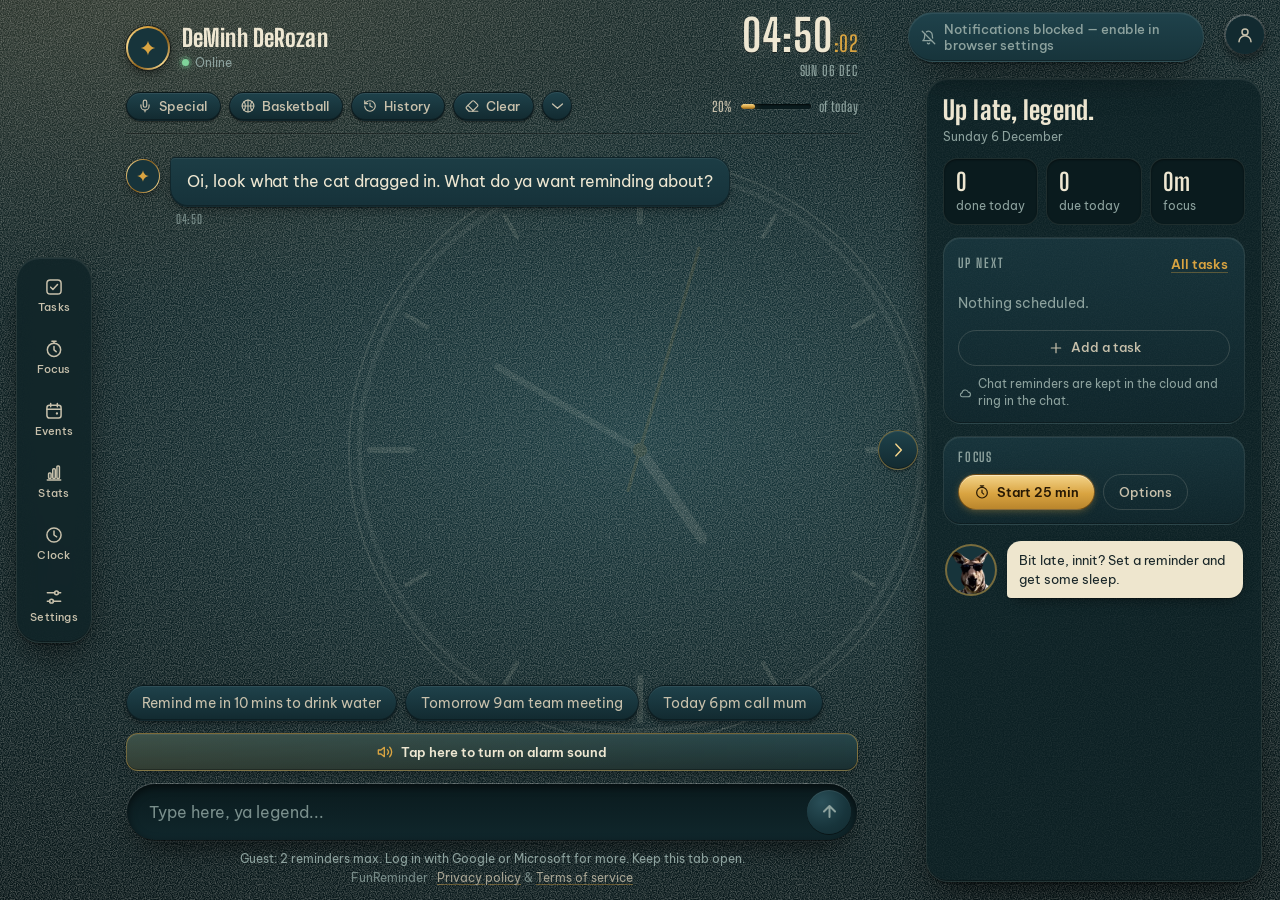
==== commit edb8328c: "restyle -4" ====
--- a/web/index.html
+++ b/web/index.html
@@ -1101,6 +1101,63 @@
             }
             body.warn-shake .wrapper, body.warn-shake .clock-face { animation: none !important; }
         }
+    
+        /* ===== HOOP MODE (Basketball alarm): CSS. To remove the feature delete this block, the #hoopCourt markup,
+           the #hoopBtn button and the "HOOP MODE" script (all marked). ===== */
+        #hoopBtn::before { --i: url("data:image/svg+xml,%3Csvg%20xmlns%3D%27http%3A%2F%2Fwww.w3.org%2F2000%2Fsvg%27%20viewBox%3D%270%200%2024%2024%27%20fill%3D%27none%27%20stroke%3D%27black%27%20stroke-width%3D%272%27%20stroke-linecap%3D%27round%27%20stroke-linejoin%3D%27round%27%3E%3Ccircle%20cx%3D%2712%27%20cy%3D%2712%27%20r%3D%2710%27%2F%3E%3Cpath%20d%3D%27M2%2012h20M12%202v20M5%204.5c3.5%203.5%203.5%2011.5%200%2015M19%204.5c-3.5%203.5-3.5%2011.5%200%2015%27%2F%3E%3C%2Fsvg%3E"); }
+        #hoopBtn[aria-pressed="true"] { color: var(--brass-hi); border-color: rgba(217, 164, 65, .55); }
+
+        /* the court takes the chat's place while the mode is on */
+        .court { display: none; flex: 1; min-height: 0; flex-direction: column; gap: 8px; padding: 14px 22px 2px; }
+        body.hoop-on .court { display: flex; }
+        body.hoop-on .chat-box, body.hoop-on .familiar-bar, body.hoop-on .chips, body.hoop-on .scroll-bottom, body.hoop-on #hint { display: none; }
+        /* in basketball mode the round send button reads OK */
+        body.hoop-on .send { width: auto; min-width: 54px; padding: 0 17px; border-radius: 999px; }
+        body.hoop-on .send svg { display: none; }
+        body.hoop-on .send::after { content: "OK"; font: 700 14px/1 var(--body); letter-spacing: .04em; }
+
+        .court-stage {
+            position: relative; flex: 1; min-height: 210px; border-radius: 20px; overflow: hidden;
+            background: radial-gradient(130% 95% at 50% 0%, #1B3A42, var(--dial-deep) 78%);
+            border: 1px solid var(--line); box-shadow: inset 0 2px 14px rgba(0, 0, 0, .55), var(--edge-light);
+            touch-action: none; user-select: none; -webkit-user-select: none;
+        }
+        .court-stage canvas { position: absolute; inset: 0; width: 100%; height: 100%; display: block; touch-action: none; }
+        body.hoop-armed .court-stage canvas { cursor: grab; }
+        .court-stage.dragging canvas { cursor: grabbing; }
+        .court-stage:focus-visible { outline: 2px solid var(--brass-hi); outline-offset: 2px; }
+        /* what Roo says, while the chat log is hidden behind the court */
+        .court-say {
+            position: absolute; left: 10px; right: 10px; top: 10px; z-index: 2;
+            display: flex; gap: 8px; align-items: flex-start; padding: 9px 12px; border-radius: 14px;
+            background: rgba(10, 27, 30, .92); border: 1px solid rgba(217, 164, 65, .35);
+            box-shadow: var(--lift-1); color: var(--ink); font: 500 13px/1.4 var(--body);
+            opacity: 0; transform: translateY(-6px); pointer-events: none; transition: opacity .25s, transform .25s var(--ease-out);
+        }
+        .court-say.show { opacity: 1; transform: none; }
+        .court-say.alarm { border-color: var(--brass); box-shadow: 0 0 0 3px rgba(217, 164, 65, .18), var(--lift-1); font-weight: 600; }
+        /* a speech bubble for what Roo says, the page's own bell for a fired alarm */
+        .court-say::before { content: ""; flex: none; width: 15px; height: 15px; margin-top: 1px; color: var(--brass);
+            --i: url("data:image/svg+xml,%3Csvg%20xmlns%3D%27http%3A%2F%2Fwww.w3.org%2F2000%2Fsvg%27%20viewBox%3D%270%200%2024%2024%27%20fill%3D%27none%27%20stroke%3D%27black%27%20stroke-width%3D%272%27%20stroke-linecap%3D%27round%27%20stroke-linejoin%3D%27round%27%3E%3Cpath%20d%3D%27M21%2012a8%207%200%200%201-8%207H9l-5%203%201.5-4.2A7%207%200%200%201%203%2012a8%207%200%200%201%208-7h2a8%207%200%200%201%208%207z%27%2F%3E%3C%2Fsvg%3E");
+            -webkit-mask: var(--i) center / contain no-repeat; mask: var(--i) center / contain no-repeat; background: currentColor; }
+        .court-say.alarm::before { --i: var(--i-bell); }
+        .court-status { min-height: 34px; display: flex; align-items: center; justify-content: center; text-align: center; font: 500 12.5px/1.35 var(--body); color: var(--muted); }
+        .court-actions { display: flex; gap: 8px; flex-wrap: wrap; justify-content: center; }
+        .court-btn {
+            flex: 1 1 140px; min-height: 42px; padding: 0 14px; border-radius: 999px; cursor: pointer;
+            font: 600 13px/1.2 var(--body); color: var(--ink); border: 1px solid rgba(238, 231, 210, .18);
+            background: linear-gradient(180deg, var(--enamel-hi), var(--enamel-lo)); box-shadow: var(--edge-light);
+            transition: filter .15s, opacity .15s;
+        }
+        .court-btn.primary { color: var(--brass-ink); border-color: rgba(0, 0, 0, .4);
+            background: linear-gradient(180deg, var(--brass-hi), var(--brass) 55%, var(--brass-lo)); }
+        .court-btn.slim { flex: 0 1 108px; }
+        .court-btn:hover:not(:disabled) { filter: brightness(1.08); }
+        .court-btn:disabled { opacity: .4; cursor: default; }
+        .court-btn:focus-visible { outline: 2px solid var(--brass-hi); outline-offset: 2px; }
+        body.hoop-reduced #hoopShoot { display: none; }
+        @media (max-width: 560px) { .court { padding: 10px 12px 2px; } .court-btn { flex-basis: 120px; font-size: 12.5px; } }
+        /* ===== end HOOP MODE CSS ===== */
     </style>
     <!-- FunReminder 2: local-first features (css/app.css + js/main.js) -->
     <link rel="stylesheet" href="css/app.css">
@@ -1204,6 +1261,7 @@
 
         <div class="actions">
             <button id="modeBtn" class="ghost-btn" onclick="toggleMode()" title="Switch alarm sound">Original</button>
+            <button id="hoopBtn" class="ghost-btn" type="button" onclick="toggleHoopMode()" aria-pressed="false" title="Basketball mode: sink a shot to set your alarm">Basketball</button>   <!-- HOOP MODE -->
             <button id="historyBtn" class="ghost-btn" onclick="openHistory()" title="Alarm history">History</button>
             <button id="clearBtn" class="ghost-btn" onclick="clearHistory()" title="Clear chat history">Clear</button>
         </div>
@@ -1216,6 +1274,21 @@
     </div>
 
     <div class="chat-box" id="chatBox" role="log" aria-live="polite" aria-relevant="additions"></div>
+
+    <!-- ===== HOOP MODE (Basketball alarm): markup. Takes the chat's place while the mode is on. ===== -->
+    <div class="court" id="hoopCourt">
+        <div class="court-stage" id="hoopStage" tabindex="0" role="group"
+             aria-label="Basketball court. Type a reminder below and press OK to put it on the ball, then drag the ball back and let go to shoot. Space shoots for you.">
+            <canvas id="hoopCanvas"></canvas>
+            <div class="court-say" id="hoopSay" aria-hidden="true"></div>
+        </div>
+        <div class="court-status" id="hoopStatus" role="status" aria-live="polite"></div>
+        <div class="court-actions">
+            <button type="button" class="court-btn primary" id="hoopShoot" disabled>Shoot for me</button>
+            <button type="button" class="court-btn" id="hoopSkip" aria-label="Save without shooting" title="Save without shooting" disabled>Just save it</button>
+            <button type="button" class="court-btn slim" id="hoopEdit" disabled>Edit text</button>
+        </div>
+    </div>
 
     <div class="familiar-bar" id="familiarBar"></div>
 
@@ -3167,6 +3240,558 @@
         document.addEventListener('keydown', e => { if (e.key === 'Escape') closeLb(); });
     })();
 </script>
+
+<!-- ===== HOOP MODE (Basketball alarm): script =====
+     A second way to create an alarm, switched on with the #hoopBtn pill. While it is on, the chat log is replaced
+     by a court: you type the reminder in the normal input, press OK, and the text becomes the ball. Sink it (or press
+     "Save without shooting") and the alarm is saved by the page's OWN handleSend() - same validation, same
+     POST /reminder, same history and ringing. Switching the pill off puts the original chat UI back.
+     Nothing else in the page is changed. Preference key: mate_hoop_mode ('on' | 'off'), like mate_voice_mode. -->
+<script>
+(function () {
+    'use strict';
+    const HOOP_KEY = 'mate_hoop_mode';
+    const $ = id => document.getElementById(id);
+    const court = $('hoopCourt'), stage = $('hoopStage'), cv = $('hoopCanvas'), g = cv.getContext('2d');
+    const statusEl = $('hoopStatus'), sayEl = $('hoopSay');
+    const btnShoot = $('hoopShoot'), btnSkip = $('hoopSkip'), btnEdit = $('hoopEdit'), toggleBtn = $('hoopBtn');
+    const origSend = window.handleSend;          // the page's own alarm-creation path, reused untouched
+    const origPlaceholder = userInput.placeholder;
+    const clamp = (v, a, b) => Math.max(a, Math.min(b, v));
+    const pick = a => a[Math.floor(Math.random() * a.length)];
+
+    /* ---------- state ---------- */
+    let on = false, armed = false, text = '', reduced = false, sayTimer = 0;
+    let raf = 0, lastT = 0, state = 'idle';   // idle | aim | drag | fly | return | scored
+    let W = 0, H = 0, dpr = 1, R = 18, G = 0, K = 0, maxPull = 0, rimY = 0, rimW = 0, floorY = 0;
+    let S = { x: 0, y: 0 }, RL = { x: 0, y: 0 }, RR = { x: 0, y: 0 }, board = { x: 0, y0: 0, y1: 0, w: 8 }, vAuto = null;
+    const b = { x: 0, y: 0, px: 0, py: 0, vx: 0, vy: 0, rot: 0 };
+    const net = { x: 0, vx: 0, y: 0, vy: 0 };
+    let drag = null, flyT = 0, scoreT = 0, retT = 0, retFrom = null, pulse = -1, pop = -1, parts = [], lastHit = 0, quiet = false;
+    let anchor = { x: 0, y: 0 }, autoFetch = false;        // anchor = where the ball lies now; it is shot from there
+    /* Roo's sledging when a shot misses (never the same one twice in a row, like the rest of his lines) */
+    const MISS_LINES = [
+        "Airball. Even the net's embarrassed for ya.",
+        "Oi, the hoop's the orange one. Just so we're clear.",
+        "Ya should watch more NBA, ey.",
+        "Ya threw that like it owed ya money.",
+        "Nice arc, mate. Wrong postcode.",
+        "Rim said nah, not today.",
+        "That's goin' straight on the blooper reel, champ.",
+        "All backboard, no dignity.",
+        "Me nan shoots better than that, and she's a kangaroo.",
+        "Bricked it. Have another crack, the ball's still warm.",
+        "Swing and a miss. Wrong sport, legend.",
+        "That ball's got more bounce than your effort, mate."
+    ];
+
+    const sfx = n => { if (quiet) return; try { if (window.FR && FR.playSfx) FR.playSfx(n); } catch (e) {} };
+    const setStatus = s => { if (!quiet) statusEl.textContent = s; };
+
+    /* ---------- the option: a pill next to Original / History / Clear, remembered like mate_voice_mode ---------- */
+    try { on = localStorage.getItem(HOOP_KEY) === 'on'; } catch (e) {}
+
+    function renderMode() {
+        document.body.classList.toggle('hoop-on', on);
+        if (toggleBtn) { toggleBtn.setAttribute('aria-pressed', on ? 'true' : 'false'); toggleBtn.textContent = on ? 'Basketball: on' : 'Basketball'; }
+        userInput.placeholder = on ? 'Your reminder, then OK to load the ball…' : origPlaceholder;
+        sendBtn.setAttribute('aria-label', on ? 'OK: put this reminder on the ball' : 'Send');
+        sendBtn.title = on ? 'OK: put this reminder on the ball' : '';
+    }
+    window.toggleHoopMode = function () {
+        if (on && armed) unarm(true);                       // never swallow something already typed
+        on = !on;
+        try { localStorage.setItem(HOOP_KEY, on ? 'on' : 'off'); } catch (e) {}
+        renderMode();
+        if (on) { openCourt(); }
+        else { stopLoop(); hideSay(); appendMessage("Back to plain old chat, mate.", 'bot', null, false); }
+    };
+    /* OK / Enter: load the ball instead of sending. Everything else about the composer is untouched. */
+    window.handleSend = function () {
+        if (!on) return origSend();
+        if (isBanLocked()) return;
+        if (armed) { setStatus('One ball at a time, mate. Shoot it, or hit Edit text.'); return; }
+        const t = userInput.value.trim();
+        if (!t) return;
+        unlockSound();
+        arm(t);
+    };
+
+    /* ---------- court open / arm / unarm ---------- */
+    function openCourt() {
+        reduced = (typeof _frReduced === 'function') ? _frReduced() : window.matchMedia('(prefers-reduced-motion: reduce)').matches;
+        document.body.classList.toggle('hoop-reduced', reduced);
+        layout(); resetBall();
+        setStatus(reduced ? 'Type your reminder below, then hit OK.' : 'Type your reminder below, then hit OK to load the ball.');
+        draw(); startLoop();
+    }
+    function arm(t) {
+        armed = true; text = t; document.body.classList.add('hoop-armed');
+        userInput.value = ''; updateSendBtn();                 // the text is on the ball now
+        resetBall(); pop = 0;
+        btnSkip.disabled = false; btnEdit.disabled = false; btnShoot.disabled = reduced;
+        if (reduced) {
+            btnSkip.textContent = 'Confirm and save'; btnSkip.setAttribute('aria-label', 'Confirm and save'); btnSkip.classList.add('primary');
+            setStatus('Reduced motion is on, so there is nothing to throw. Confirm to save it.');
+            btnSkip.focus();
+        } else {
+            btnSkip.textContent = 'Just save it'; btnSkip.setAttribute('aria-label', 'Save without shooting'); btnSkip.classList.remove('primary');
+            setStatus('Drag the ball back and let go. Space shoots for you.');
+            stage.focus({ preventScroll: true });
+        }
+        sfx('tap'); startLoop();
+    }
+    /* take the ball away. giveBack = put the words back in the input (cancel), false = they were saved */
+    function unarm(giveBack) {
+        if (giveBack && text) { userInput.value = text; updateSendBtn(); }
+        armed = false; text = ''; document.body.classList.remove('hoop-armed');
+        btnShoot.disabled = btnSkip.disabled = btnEdit.disabled = true;
+        resetBall();
+        setStatus(giveBack ? 'Righto, your words are back in the box.' : 'Type your next reminder below, then hit OK.');
+        startLoop();
+    }
+    function commit() {
+        if (!armed) return;
+        const t = text;
+        unarm(false);
+        userInput.value = t; updateSendBtn();                  // the page's own flow does the rest
+        origSend();
+    }
+
+    /* ---------- what Roo says, while the chat log is behind the court ---------- */
+    function showSay(txt, alarm) {
+        if (!on || !txt || quiet) return;
+        if (sayEl.classList.contains('alarm') && !alarm) return;   // a fired alarm stays put until the next real message
+        sayEl.textContent = txt; sayEl.classList.toggle('alarm', !!alarm); sayEl.classList.add('show');
+        if (!quiet) try { if (alarm) sayEl.scrollTop = 0; } catch (e) {}
+        clearTimeout(sayTimer);
+        if (!alarm) sayTimer = setTimeout(hideSay, 9000);   // a fired alarm stays until the next message
+    }
+    function hideSay() { sayEl.classList.remove('show'); }
+    new MutationObserver(muts => {
+        if (!on) return;
+        muts.forEach(m => m.addedNodes.forEach(n => {
+            if (n.nodeType !== 1) return;
+            if (n.classList.contains('remind-alert')) {      // an alarm fired: it must not be hidden behind the court
+                const task = n.querySelector('.alarm-task');
+                if (task) showSay('Alarm: ' + task.innerText.trim(), true);
+                return;
+            }
+            if (!n.classList.contains('bot')) return;
+            const msg = n.querySelector('.msg');
+            const t = msg && msg.innerText.trim();
+            if (t) showSay(t);
+        }));
+    }).observe(chatBox, { childList: true });
+
+    /* ---------- layout: everything is relative to the stage, so it fits any screen ---------- */
+    function layout() {
+        W = stage.clientWidth; H = stage.clientHeight;
+        if (!W || !H) return;
+        dpr = Math.min(window.devicePixelRatio || 1, 2);
+        cv.width = Math.round(W * dpr); cv.height = Math.round(H * dpr);
+        g.setTransform(dpr, 0, 0, dpr, 0, 0);
+        R = clamp(Math.min(W * 0.05, H * 0.045), 12, 21);
+        rimY = H * 0.30; rimW = R * 4.4;                     // opening is ~2.2 ball widths: forgiving, like an arcade hoop
+        RL = { x: W * 0.50, y: rimY }; RR = { x: RL.x + rimW, y: rimY };
+        board = { x: RR.x + 3, y0: rimY - H * 0.20, y1: rimY + R * 0.7, w: 8 };
+        S = { x: Math.max(R + 12, W * 0.17), y: H * 0.60 };
+        floorY = H - R - 6;
+        G = H * 2.1;
+        vAuto = lob(S);                                      // the auto-throw (Space / "Shoot for me")
+        maxPull = clamp((floorY - S.y) * 0.95, 48, 150);   // the drag stays inside the court
+        /* Power curve: a pull of ~62% of the maximum, aimed the way the shot wants to go, IS the perfect shot.
+           The ball leaves from the PULLED point, not from the rack, and that point depends on the direction,
+           which depends on the shot: four passes settle it. */
+        const l0 = maxPull * 0.62;
+        let v0 = vAuto, pull = { x: 0, y: 0 };
+        for (let i = 0; i < 4; i++) {
+            const s = Math.hypot(v0.vx, v0.vy);
+            pull = { x: -v0.vx / s * l0, y: -v0.vy / s * l0 };
+            v0 = lob({ x: S.x + pull.x, y: S.y + pull.y });
+        }
+        K = Math.hypot(v0.vx, v0.vy) / l0;
+    }
+    /* where the ball waits: the rack, or resting in the net when there is nothing to throw */
+    function rest() { return (reduced && armed) ? { x: (RL.x + RR.x) / 2, y: rimY + R * 1.1 } : { x: S.x, y: S.y }; }
+    function resetBall() {
+        const r = rest();
+        anchor = { x: r.x, y: r.y }; autoFetch = false;
+        b.x = b.px = r.x; b.y = b.py = r.y; b.vx = b.vy = 0; b.rot = 0;
+        parts = []; pulse = -1; drag = null; stage.classList.remove('dragging');
+        state = armed ? 'aim' : 'idle';
+    }
+
+    /* ---------- aiming ---------- */
+    /* a lob from point P that drops through the middle of the rim (apex 16% of the court above it) */
+    function lob(P) {
+        const cx = (RL.x + RR.x) / 2, hAbove = H * 0.16;
+        const vy0 = -Math.sqrt(2 * G * (P.y - (rimY - hAbove)));
+        const T = -vy0 / G + Math.sqrt(2 * hAbove / G);
+        return { vx: (cx - P.x) / T, vy: vy0 };
+    }
+    function rimCross(x, y, vx, vy) {                  // where a free flight crosses the rim plane, falling
+        const disc = vy * vy - 2 * G * (y - rimY);
+        if (disc < 0) return null;
+        const t = (-vy + Math.sqrt(disc)) / G;
+        return t > 0 ? { t, x: x + vx * t } : null;
+    }
+    function launchVel(pullX, pullY) {
+        let vx = -pullX * K, vy = -pullY * K;
+        const from = { x: anchor.x + pullX, y: anchor.y + pullY };
+        const c = rimCross(from.x, from.y, vx, vy), mid = (RL.x + RR.x) / 2;
+        const ideal = from.y > rimY - H * 0.16 + 1 ? lob(from) : null;     // the perfect shot from where it is now
+        // assist: an upward shot (at least 40% of the perfect power) that lands within ~5 rim widths of the middle
+        // gets 90% of the way pulled in. The dotted preview uses this same function, so it shows the real path.
+        if (c && ideal && vy < ideal.vy * 0.4 && Math.abs(c.x - mid) < rimW * 5) vx -= ((c.x - mid) / c.t) * 0.9;
+        return { vx, vy };
+    }
+    function moveBall(p) {
+        let dx = p.x - anchor.x, dy = p.y - anchor.y; const len = Math.hypot(dx, dy);
+        if (len > maxPull) { dx *= maxPull / len; dy *= maxPull / len; }
+        b.x = clamp(anchor.x + dx, R, W - R); b.y = Math.min(anchor.y + dy, floorY);
+    }
+    function release() {
+        stage.classList.remove('dragging');
+        const px = b.x - anchor.x, py = b.y - anchor.y;
+        if (Math.hypot(px, py) < 16) { b.x = anchor.x; b.y = anchor.y; state = 'aim'; setStatus('Pull the ball back further, then let go.'); return; }
+        const v = launchVel(px, py);
+        shoot(v.vx, v.vy);
+    }
+    function shoot(vx, vy) {
+        b.vx = vx; b.vy = vy; b.px = b.x; b.py = b.y; flyT = 0; state = 'fly';
+        setStatus('…'); startLoop();
+    }
+    function autoThrow() {
+        if (!armed || reduced || state !== 'aim') return;
+        if (Math.hypot(b.x - S.x, b.y - S.y) > 2) {          // fetch it back first: a lob from the rack always drops in
+            autoFetch = true; retFrom = { x: b.x, y: b.y }; retT = 0; state = 'return';
+            setStatus('Righto, give it here…'); startLoop(); return;
+        }
+        anchor = { x: S.x, y: S.y };
+        shoot(vAuto.vx, vAuto.vy);
+        setStatus('Here goes nothing…');
+    }
+
+    /* ---------- physics ---------- */
+    function hitCircle(c, rad, e) {
+        const dx = b.x - c.x, dy = b.y - c.y, d = Math.hypot(dx, dy), min = R + rad;
+        if (d >= min || d === 0) return;
+        const nx = dx / d, ny = dy / d;
+        b.x = c.x + nx * min; b.y = c.y + ny * min;
+        const vn = b.vx * nx + b.vy * ny;
+        if (vn < 0) {
+            b.vx -= (1 + e) * vn * nx; b.vy -= (1 + e) * vn * ny;
+            b.vx *= 0.985;
+            if (-vn > 90) hitSound('rim');
+        }
+    }
+    function hitBoard() {
+        const x0 = board.x, x1 = board.x + board.w, y0 = board.y0, y1 = board.y1;
+        const cx = clamp(b.x, x0, x1), cy = clamp(b.y, y0, y1), dx = b.x - cx, dy = b.y - cy, d = Math.hypot(dx, dy);
+        if (d >= R) return;
+        let nx, ny;
+        if (d === 0) { nx = -1; ny = 0; } else { nx = dx / d; ny = dy / d; }
+        b.x = cx + nx * R; b.y = cy + ny * R;
+        const vn = b.vx * nx + b.vy * ny;
+        if (vn < 0) { b.vx -= 1.5 * vn * nx; b.vy -= 1.5 * vn * ny; if (-vn > 90) hitSound('bounce'); }
+    }
+    function hitSound(n) {
+        const now = performance.now();
+        if (now - lastHit < 90) return;
+        lastHit = now; sfx(n);
+    }
+    function physics(h) {
+        b.px = b.x; b.py = b.y;
+        b.vy += G * h;
+        b.x += b.vx * h; b.y += b.vy * h;
+        b.rot += (b.vx * h) / R;
+        if (b.x < R) { b.x = R; b.vx = Math.abs(b.vx) * 0.7; }
+        if (b.x > W - R) { b.x = W - R; b.vx = -Math.abs(b.vx) * 0.7; }
+        // no ceiling: a big lob is allowed to leave the top of the court and drop back in
+        if (b.y >= floorY) {
+            b.y = floorY;
+            if (b.vy > 0) {
+                if (b.vy > 80) hitSound('bounce');
+                b.vy = -b.vy * 0.6; b.vx *= 0.92;
+                if (Math.abs(b.vy) < 40) b.vy = 0;
+            }
+            b.vx *= 1 - 2.4 * h;                             // rolling friction, so it comes to rest on its own
+            if (Math.abs(b.vx) < 9) b.vx = 0;
+        }
+        hitCircle(RL, 4, 0.55); hitCircle(RR, 4, 0.55); hitBoard();
+        // the net slows the ball down and swings with it
+        const inNet = b.y > rimY && b.y < rimY + R * 3 && b.x > RL.x && b.x < RR.x;
+        if (inNet) { b.vx *= 1 - 3 * h; b.vy *= 1 - 1.1 * h; net.vx += (b.vx * 0.5 + (b.x - (RL.x + RR.x) / 2) * 6) * h * 6; net.vy += 260 * h; }
+        settleNet(h);
+        // score: falling through the rim, between its two ends
+        if (state === 'fly' && b.py < rimY && b.y >= rimY && b.vy > 0) {
+            const f = (rimY - b.py) / (b.y - b.py), xc = b.px + (b.x - b.px) * f;
+            if (xc > RL.x + 2 && xc < RR.x - 2) score();
+        }
+    }
+    function settleNet(h) {
+        net.vx += (-150 * net.x - 7 * net.vx) * h; net.x += net.vx * h;
+        net.vy += (-150 * net.y - 7 * net.vy) * h; net.y += net.vy * h;
+    }
+    function score() {
+        state = 'scored'; scoreT = 0; pulse = 0;
+        net.vy += 380; net.vx += b.vx * 0.4;
+        for (let i = 0; i < 46; i++) {
+            const a = -Math.PI / 2 + (Math.random() - 0.5) * 2.5, sp = 160 + Math.random() * 360;
+            parts.push({ x: (RL.x + RR.x) / 2, y: rimY, vx: Math.cos(a) * sp, vy: Math.sin(a) * sp, life: 1.5 + Math.random() * 0.5,
+                         s: 4 + Math.random() * 4, r: Math.random() * 6, vr: (Math.random() - 0.5) * 12, c: ['#D9A441', '#F4D48A', '#EEE7D2', '#E8743B'][i % 4] });
+        }
+        sfx('swish'); if (!quiet) setTimeout(() => sfx('achievement'), 160);
+        setStatus(pick(['Nothing but net! Locking it in…', 'Swish! Saving that one…', 'Buckets! Setting it now…']));
+    }
+    /* a miss leaves the ball where it stopped: the next shot is taken from there */
+    function missed() {
+        state = 'aim';
+        anchor = { x: clamp(b.x, R, W - R), y: b.y };
+        b.x = anchor.x;
+        showSay(pickLine('hoopMiss', MISS_LINES));
+        setStatus("Ball's live where it lies. Shoot from there, or let me fetch it.");
+    }
+
+    function update(dt) {
+        const n = Math.max(1, Math.ceil(dt / (1 / 120))), h = dt / n;
+        if (state === 'fly' || state === 'scored') {
+            for (let i = 0; i < n; i++) physics(h);
+            if (state === 'fly') {
+                flyT += dt;
+                if (b.y >= floorY - 0.5 && b.vx === 0 && b.vy === 0) missed();
+                else if (flyT > 9) { b.y = floorY; b.vx = b.vy = 0; missed(); }   // safety net, should never fire
+            } else {
+                scoreT += dt;
+                if (scoreT > 1.3) commit();
+            }
+        } else {
+            settleNet(dt);
+        }
+        if (state === 'return') {                            // only used by "Shoot for me", to fetch the ball back
+            retT += dt / 0.4;
+            const e = 1 - Math.pow(1 - Math.min(retT, 1), 3);
+            b.x = retFrom.x + (S.x - retFrom.x) * e; b.y = retFrom.y + (S.y - retFrom.y) * e;
+            if (retT >= 1) {
+                b.x = S.x; b.y = S.y; b.vx = b.vy = 0; anchor = { x: S.x, y: S.y }; state = 'aim';
+                if (autoFetch) { autoFetch = false; shoot(vAuto.vx, vAuto.vy); setStatus('Here goes nothing…'); }
+                else setStatus('Drag the ball back and let go. Space shoots for you.');
+            }
+        }
+        if (pulse >= 0) { pulse += dt; if (pulse > 0.8) pulse = -1; }
+        if (pop >= 0) { pop += dt; if (pop > 0.3) pop = -1; }
+        for (let i = parts.length - 1; i >= 0; i--) {
+            const p = parts[i]; p.vy += G * 0.55 * dt; p.x += p.vx * dt; p.y += p.vy * dt; p.r += p.vr * dt; p.life -= dt;
+            if (p.life <= 0 || p.y > H + 20) parts.splice(i, 1);
+        }
+    }
+    /* the loop idles when nothing is moving: a still court costs nothing */
+    function busy() {
+        return state === 'fly' || state === 'scored' || state === 'return' || state === 'drag' ||
+               parts.length > 0 || pulse >= 0 || pop >= 0 ||
+               Math.abs(net.x) + Math.abs(net.y) + Math.abs(net.vx) + Math.abs(net.vy) > 0.4;
+    }
+
+    /* ---------- drawing ---------- */
+    function labelText(max) {
+        let s = text;
+        g.font = '600 12px "Be Vietnam Pro", system-ui, sans-serif';
+        if (g.measureText(s).width <= max) return s;
+        while (s.length > 1 && g.measureText(s + '…').width > max) s = s.slice(0, -1);
+        return s.trimEnd() + '…';
+    }
+    function drawPreview() {
+        const px = b.x - S.x, py = b.y - S.y;
+        if (Math.hypot(px, py) < 16) return;
+        const v = launchVel(px, py);
+        g.fillStyle = 'rgba(232, 116, 59, .85)';
+        for (let i = 1; i <= 22; i++) {
+            const t = i * 0.055, x = b.x + v.vx * t, y = b.y + v.vy * t + 0.5 * G * t * t;
+            if (y > H || x < 0 || x > W) break;
+            g.globalAlpha = 1 - i / 28;
+            g.beginPath(); g.arc(x, y, Math.max(1.6, 3.4 - i * 0.07), 0, 6.283); g.fill();
+        }
+        g.globalAlpha = 1;
+    }
+    function drawBoardAndRim(front) {
+        if (!front) {
+            g.fillStyle = '#EEE7D2'; g.strokeStyle = '#D9A441'; g.lineWidth = 2;
+            g.beginPath();
+            if (g.roundRect) g.roundRect(board.x, board.y0, board.w, board.y1 - board.y0, 3); else g.rect(board.x, board.y0, board.w, board.y1 - board.y0);
+            g.fill(); g.stroke();
+            g.fillStyle = 'rgba(217,164,65,.9)'; g.fillRect(board.x - 6, rimY - 3, 8, 6);          // bracket
+        } else {
+            g.lineCap = 'round'; g.strokeStyle = '#D9A441'; g.lineWidth = 5;
+            g.beginPath(); g.moveTo(RL.x, rimY); g.lineTo(RR.x, rimY); g.stroke();
+            g.strokeStyle = '#F4D48A'; g.lineWidth = 1.4;
+            g.beginPath(); g.moveTo(RL.x + 2, rimY - 1.2); g.lineTo(RR.x - 2, rimY - 1.2); g.stroke();
+            g.fillStyle = '#B9822D'; g.beginPath(); g.arc(RL.x, rimY, 4, 0, 6.283); g.fill();
+        }
+    }
+    function drawNet() {
+        const tl = RL.x + 2, tr = RR.x - 2, ty = rimY + 2, depth = R * 2.6 + net.y * 0.5, N = 6;
+        const bh = (tr - tl) * 0.3, bc = (tl + tr) / 2 + net.x * 0.6, by = ty + depth;
+        const strand = [];
+        for (let i = 0; i <= N; i++) {
+            const u = i / N, x0 = tl + (tr - tl) * u, x1 = bc - bh + 2 * bh * u;
+            strand.push({ x0, x1, cx: (x0 + x1) / 2 + net.x * 0.4, cy: ty + depth * 0.5 });
+        }
+        const q = (s, f) => ({ x: (1 - f) * (1 - f) * s.x0 + 2 * (1 - f) * f * s.cx + f * f * s.x1, y: (1 - f) * (1 - f) * ty + 2 * (1 - f) * f * s.cy + f * f * by });
+        g.strokeStyle = 'rgba(238,231,210,.78)'; g.lineWidth = 1.3; g.lineCap = 'round';
+        strand.forEach(s => { g.beginPath(); g.moveTo(s.x0, ty); g.quadraticCurveTo(s.cx, s.cy, s.x1, by); g.stroke(); });
+        for (let j = 1; j <= 3; j++) {
+            const f = j / 4; g.beginPath();
+            strand.forEach((s, i) => { const p = q(s, f + (i % 2 ? 0.06 : 0)); if (i) g.lineTo(p.x, p.y); else g.moveTo(p.x, p.y); });
+            g.stroke();
+        }
+        g.beginPath(); strand.forEach((s, i) => { if (i) g.lineTo(s.x1, by); else g.moveTo(s.x1, by); }); g.stroke();
+    }
+    function drawBall(scale) {
+        const r = R * scale, lift = clamp((floorY - b.y) / H, 0, 1);
+        g.fillStyle = 'rgba(0,0,0,' + (0.3 - lift * 0.22) + ')';
+        g.beginPath(); g.ellipse(b.x, H - 8, r * (1 - lift * 0.5), r * 0.22, 0, 0, 6.283); g.fill();
+        g.save(); g.translate(b.x, b.y); g.rotate(b.rot);
+        g.beginPath(); g.arc(0, 0, r, 0, 6.283); g.clip();
+        const gr = g.createRadialGradient(-r * 0.35, -r * 0.4, r * 0.1, 0, 0, r * 1.1);
+        gr.addColorStop(0, '#F59A55'); gr.addColorStop(0.6, '#E0702B'); gr.addColorStop(1, '#B24E14');
+        g.fillStyle = gr; g.fillRect(-r, -r, r * 2, r * 2);
+        g.strokeStyle = 'rgba(40,16,4,.8)'; g.lineWidth = Math.max(1.3, r * 0.09);
+        g.beginPath(); g.moveTo(-r, 0); g.lineTo(r, 0); g.moveTo(0, -r); g.lineTo(0, r); g.stroke();
+        g.beginPath(); g.arc(-r * 1.3, 0, r * 1.02, -1.1, 1.1); g.stroke();
+        g.beginPath(); g.arc(r * 1.3, 0, r * 1.02, Math.PI - 1.1, Math.PI + 1.1); g.stroke();
+        g.restore();
+        g.strokeStyle = 'rgba(40,16,4,.55)'; g.lineWidth = 1; g.beginPath(); g.arc(b.x, b.y, r - 0.5, 0, 6.283); g.stroke();
+    }
+    function drawLabel() {
+        const max = Math.min(W - 24, 210), s = labelText(max - 20);
+        const w = g.measureText(s).width + 20, h = 22;
+        const x = clamp(b.x, w / 2 + 6, W - w / 2 - 6), y = Math.max(h / 2 + 6, b.y - R - 16);
+        g.fillStyle = 'rgba(15,36,39,.92)'; g.strokeStyle = 'rgba(217,164,65,.8)'; g.lineWidth = 1.2;
+        g.beginPath();
+        if (g.roundRect) g.roundRect(x - w / 2, y - h / 2, w, h, 11); else g.rect(x - w / 2, y - h / 2, w, h);
+        g.fill(); g.stroke();
+        g.fillStyle = '#EEE7D2'; g.textAlign = 'center'; g.textBaseline = 'middle'; g.fillText(s, x, y + 0.5);
+    }
+    function drawEmptySpot() {                       // the rack the ball comes from, before there is a ball
+        g.setLineDash([5, 5]); g.strokeStyle = 'rgba(217,164,65,.45)'; g.lineWidth = 2;
+        g.beginPath(); g.arc(S.x, S.y, R + 4, 0, 6.283); g.stroke(); g.setLineDash([]);
+        g.fillStyle = 'rgba(141,162,158,.9)'; g.font = '600 12px "Be Vietnam Pro", system-ui, sans-serif';
+        g.textAlign = 'center'; g.textBaseline = 'middle';
+        g.fillText('Your reminder lands here', clamp(S.x, 96, W - 96), S.y + R + 24);
+    }
+    function draw() {
+        if (!W || !H) return;
+        g.clearRect(0, 0, W, H);
+        g.strokeStyle = 'rgba(238,231,210,.10)'; g.lineWidth = 1; g.beginPath(); g.moveTo(10, H - 8); g.lineTo(W - 10, H - 8); g.stroke();
+        drawBoardAndRim(false);
+        if (state === 'drag') {                             // the band and the dotted path
+            g.strokeStyle = 'rgba(217,164,65,.55)'; g.lineWidth = 3; g.lineCap = 'round';
+            g.beginPath(); g.moveTo(anchor.x, anchor.y); g.lineTo(b.x, b.y); g.stroke();
+            drawPreview();
+        }
+        if (state === 'idle') drawEmptySpot();
+        else {
+            if (state === 'aim' || state === 'drag') { g.strokeStyle = 'rgba(217,164,65,.35)'; g.lineWidth = 2; g.beginPath(); g.arc(anchor.x, anchor.y, R + 5, 0, 6.283); g.stroke(); }
+            drawBall(pop >= 0 ? 0.2 + 0.8 * (1 - Math.pow(1 - pop / 0.3, 2)) : 1);
+        }
+        drawNet();
+        drawBoardAndRim(true);
+        if (pulse >= 0) {
+            const k = pulse / 0.8, cx = (RL.x + RR.x) / 2;
+            g.strokeStyle = 'rgba(244,212,138,' + (1 - k) + ')'; g.lineWidth = 3;
+            g.beginPath(); g.ellipse(cx, rimY, rimW * (0.5 + k * 0.9), rimW * (0.18 + k * 0.3), 0, 0, 6.283); g.stroke();
+        }
+        parts.forEach(p => { g.save(); g.translate(p.x, p.y); g.rotate(p.r); g.globalAlpha = clamp(p.life, 0, 1); g.fillStyle = p.c; g.fillRect(-p.s / 2, -p.s / 4, p.s, p.s / 2); g.restore(); });
+        if (armed && state !== 'scored') drawLabel();
+    }
+
+    /* ---------- loop: only while the mode is on, the tab is visible and something is moving ---------- */
+    function frame(now) {
+        raf = 0;
+        if (!on || document.hidden) return;
+        const dt = Math.min((now - lastT) / 1000, 1 / 20); lastT = now;
+        update(dt); draw();
+        if (busy()) raf = requestAnimationFrame(frame);
+    }
+    function startLoop() {
+        if (raf || !on || document.hidden) return;
+        if (!busy()) { draw(); return; }
+        lastT = performance.now(); raf = requestAnimationFrame(frame);
+    }
+    function stopLoop() { if (raf) cancelAnimationFrame(raf); raf = 0; }
+    document.addEventListener('visibilitychange', () => { if (document.hidden) stopLoop(); else if (on) { draw(); startLoop(); } });
+
+    /* ---------- buttons ---------- */
+    btnShoot.addEventListener('click', autoThrow);
+    btnSkip.addEventListener('click', () => { if (armed) commit(); });
+    btnEdit.addEventListener('click', () => { if (armed) { unarm(true); userInput.focus(); } });
+
+    /* ---------- input: Pointer Events (mouse and touch share this), keyboard ---------- */
+    const local = e => { const r = cv.getBoundingClientRect(); return { x: (e.clientX - r.left) * (W / r.width), y: (e.clientY - r.top) * (H / r.height) }; };
+    cv.addEventListener('pointerdown', e => {
+        if (!armed || reduced || state !== 'aim') return;
+        const p = local(e);
+        if (Math.hypot(p.x - b.x, p.y - b.y) > R * 2.4) return;
+        e.preventDefault();
+        try { cv.setPointerCapture(e.pointerId); } catch (err) {}
+        drag = e.pointerId; state = 'drag'; stage.classList.add('dragging'); moveBall(p);
+        setStatus('Pull back, aim along the dots, let go.'); startLoop();
+    });
+    cv.addEventListener('pointermove', e => { if (state === 'drag' && e.pointerId === drag) { e.preventDefault(); moveBall(local(e)); } });
+    cv.addEventListener('pointerup', e => { if (state === 'drag' && e.pointerId === drag) { drag = null; release(); } });
+    cv.addEventListener('pointercancel', e => {
+        if (state === 'drag' && e.pointerId === drag) { drag = null; stage.classList.remove('dragging'); b.x = S.x; b.y = S.y; state = 'aim'; }
+    });
+    stage.addEventListener('keydown', e => {
+        if (!on) return;
+        if ((e.key === ' ' || e.key === 'Enter') && !e.repeat && armed && state === 'aim') { e.preventDefault(); autoThrow(); }
+    });
+    court.addEventListener('keydown', e => {
+        if (e.key === 'Escape' && armed) { e.preventDefault(); e.stopPropagation(); unarm(true); userInput.focus(); }
+    });
+    userInput.addEventListener('keydown', e => {
+        if (on && e.key === 'Escape' && armed) { e.preventDefault(); unarm(true); }
+    });
+
+    /* ---------- start ---------- */
+    renderMode();
+    function onResize() {
+        if (!on) return;
+        const w = W, h = H, fy = floorY, a = { x: anchor.x, y: anchor.y };
+        layout();
+        if (w === W && h === H) { draw(); return; }
+        if (!armed || reduced || state === 'idle') resetBall();
+        else if (state === 'aim') {                          // a resting ball keeps its place on the new court
+            anchor.x = clamp(a.x * (W / w), R, W - R);
+            anchor.y = Math.abs(a.y - fy) < 2 ? floorY : clamp(a.y * (H / h), R, floorY);
+            b.x = anchor.x; b.y = anchor.y; b.vx = b.vy = 0;
+        }
+        draw();
+    }
+    if (window.ResizeObserver) new ResizeObserver(onResize).observe(stage);
+    else window.addEventListener('resize', onResize);
+    if (on) requestAnimationFrame(() => openCourt());
+
+    /* ---------- test hook: run one shot through the real physics, no drawing or sound ---------- */
+    function trial(px, py) {
+        const keep = { b: Object.assign({}, b), net: Object.assign({}, net), state, flyT, parts, pulse, anchor };
+        quiet = true; parts = [];
+        anchor = { x: S.x, y: S.y };
+        b.x = S.x + px; b.y = S.y + py; b.px = b.x; b.py = b.y; b.rot = 0;
+        const v = launchVel(px, py); b.vx = v.vx; b.vy = v.vy; state = 'fly'; flyT = 0; net.x = net.vx = net.y = net.vy = 0;
+        for (let i = 0; i < 900 && state === 'fly'; i++) physics(1 / 120);
+        const hit = state === 'scored';
+        Object.assign(b, keep.b); Object.assign(net, keep.net); state = keep.state; flyT = keep.flyT; parts = keep.parts; pulse = keep.pulse; anchor = keep.anchor; quiet = false;
+        return hit;
+    }
+    window.__hoop = { trial, get state() { return state; }, get armed() { return armed; }, get on() { return on; }, get looping() { return raf !== 0; },
+                      ball: b, auto: () => vAuto, anchor: () => anchor, misses: () => MISS_LINES.length,
+                      layout: () => ({ W, H, R, rimY, S, RL, RR, K, maxPull, G }) };
+})();
+</script>
+<!-- ===== end HOOP MODE script ===== -->
+
 <script type="module" src="js/main.js"></script>
 </body>
 </html>
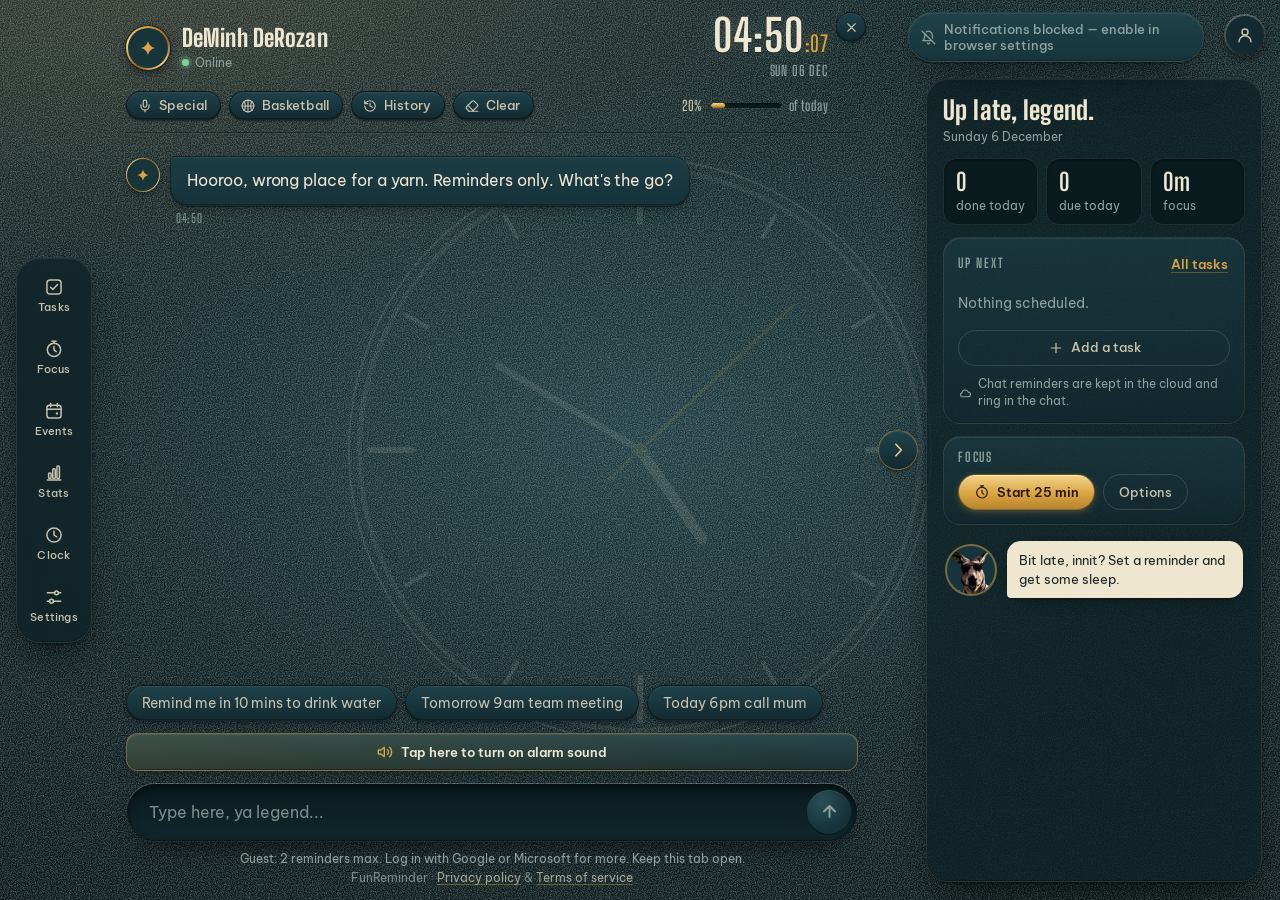
==== commit 16181c3e: "restyle -5" ====
--- a/web/index.html
+++ b/web/index.html
@@ -179,7 +179,8 @@
         /* ---------- header ---------- */
         .header {
             position: relative; z-index: 3;
-            padding: 16px 22px 14px;
+            /* the right padding keeps the clock clear of the close button in the corner */
+            padding: 16px 52px 14px 22px;
             display: grid;
             grid-template-columns: 1fr auto;
             grid-template-areas: "who clock" "actions progress";
--- a/web/css/app.css
+++ b/web/css/app.css
@@ -367,7 +367,7 @@
 .fr-scene-thumb { --u: .08; position: relative; width: 100%; aspect-ratio: 16 / 10; border-radius: 11px; overflow: hidden; background: linear-gradient(180deg, var(--dial), #0B1D20); display: grid; place-items: center; }
 .fr-scene-thumb > svg { width: 58%; height: 90%; }
 .fr-scene-thumb .fr-stage { transform: translate(-50%, -50%) scale(var(--u)); }
-.fr-scene-thumb .fr-layer { animation: none !important; }
+.fr-scene-thumb .fr-layer, .fr-scene-thumb :is(.fr-fly, .fr-fly-y, .fr-fly-b) { animation: none !important; }
 .fr-zone-edit { display: flex; flex-direction: column; gap: 6px; }
 
 /* ---------------------------------------------------------------- toasts + dialog */
@@ -412,6 +412,11 @@
 .fr-scene-art { position: absolute; inset: 0; opacity: 0; transition: opacity .9s ease; }
 .fr-scene-art.in { opacity: 1; }
 .fr-stage { position: absolute; left: 50%; top: 50%; width: 1600px; height: 1000px; transform: translate(-50%, -50%) scale(var(--u, 1)); transform-origin: 50% 50%; }
+/* picture backgrounds (the GIFs in web/ASCII/): one rule covers every one of them, full screen,
+   cropped rather than letterboxed, at any aspect ratio. .fr-scene is fixed + overflow:hidden,
+   so this can never add a scrollbar. The background-image is the still, showing while the GIF loads. */
+.fr-photo { position: absolute; inset: 0; width: 100%; height: 100%; object-fit: cover; object-position: center;
+    display: block; background: center / cover no-repeat; image-rendering: pixelated; }
 .fr-layer { position: absolute; overflow: visible; }
 /* readability scrim over every scene: darker at the top (header) and bottom (composer) */
 .fr-scene::after { content: ""; position: absolute; inset: 0; background:
@@ -466,8 +471,17 @@
 @keyframes frShoot { 0%, 88% { opacity: 0; transform: translate(0, 0); } 90% { opacity: 1; } 96% { opacity: 0; transform: translate(380px, 124px); } 100% { opacity: 0; transform: translate(380px, 124px); } }
 
 /* still: reduced motion (device or app setting), hidden tabs, thumbnails */
-.fr-still .fr-layer, .fr-hidden-tab .fr-layer { animation-play-state: paused !important; }
-.fr-still .fr-layer { animation: none !important; }
+/* --- Fireflies scene: each fly drifts across, drifts up and down, and blinks on its own clock --- */
+.fr-fly   { animation: frFlyX var(--d1, 18s) ease-in-out var(--o1, 0s) infinite alternate; }
+.fr-fly-y { animation: frFlyY var(--d2, 12s) ease-in-out var(--o2, 0s) infinite alternate; }
+.fr-fly-b { animation: frFlyB var(--d3, 3s) ease-in-out var(--o3, 0s) infinite; }
+@keyframes frFlyX { from { transform: translateX(calc(var(--ax, 40px) * -1)); } to { transform: translateX(var(--ax, 40px)); } }
+@keyframes frFlyY { from { transform: translateY(var(--ay, 30px)); } to { transform: translateY(calc(var(--ay, 30px) * -1)); } }
+@keyframes frFlyB { 0%, 100% { opacity: .1; } 12% { opacity: .85; } 28% { opacity: .25; } 46% { opacity: 1; } 70% { opacity: .18; } }
+
+.fr-still .fr-layer, .fr-hidden-tab .fr-layer,
+.fr-still :is(.fr-fly, .fr-fly-y, .fr-fly-b), .fr-hidden-tab :is(.fr-fly, .fr-fly-y, .fr-fly-b) { animation-play-state: paused !important; }
+.fr-still .fr-layer, .fr-still :is(.fr-fly, .fr-fly-y, .fr-fly-b) { animation: none !important; }
 .fr-still .fr-gust, .fr-still .fr-shoot { opacity: 0 !important; }
 .fr-still .fr-scene-art { transition: none; }
 .fr-still .fr-toast, .fr-still .fr-task, .fr-still .fr-bar-fill, .fr-still .fr-today { animation: none !important; }
@@ -597,6 +611,7 @@
 /* ================================================================ panels you can close (chat + Today) */
 /* one control for both: a small enamel chevron */
 .fr-collapse {
+    position: absolute; top: 12px; right: 14px; z-index: 4;
     display: inline-grid; place-items: center; flex: none;
     width: 30px; height: 30px; border-radius: 50%; cursor: pointer;
     background: linear-gradient(180deg, var(--enamel-hi), var(--enamel-lo));
@@ -606,7 +621,11 @@
 }
 .fr-collapse:hover { color: var(--brass-hi); border-color: rgba(217, 164, 65, .5); transform: translateY(-1px); }
 .fr-collapse:focus-visible { outline: 2px solid var(--brass); outline-offset: 2px; }
-.fr-collapse .fr-i { width: 17px; height: 17px; }
+.fr-collapse .fr-i { width: 15px; height: 15px; }
+/* the profile avatar is fixed in that corner below 840px, and .header already reserves the room:
+   line the x up with that same reserved strip so the two can never overlap */
+@media (max-width: 840px) { .fr-collapse { right: 66px; } }
+@media (max-width: 560px) { .fr-collapse { top: 10px; right: 58px; } }
 
 /* chat: fade out in place, so nothing on the page moves */
 .wrapper { transition: opacity .34s var(--ease-out), transform .34s var(--ease-out); }
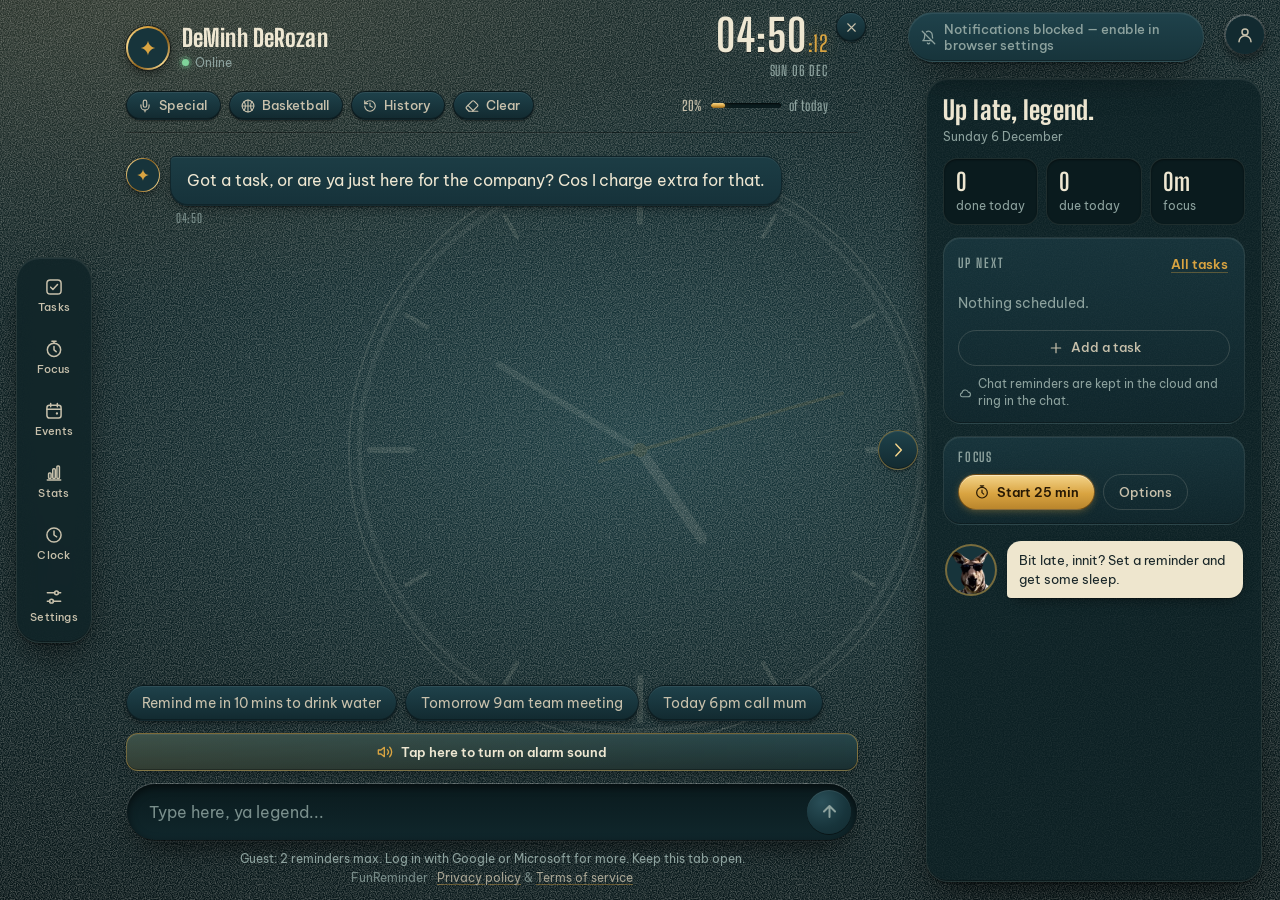
==== commit 2289071e: "restyle -6" ====
--- a/web/index.html
+++ b/web/index.html
@@ -861,45 +861,165 @@
             .scroll-bottom { right: 16px; }
         }
 
-        /* ===== BAN BANNER ===== */
-        .ban-banner {
-            grid-area: who; position: relative; display: none; min-width: 0;
-            padding: 12px 14px 14px; border-radius: 12px; overflow: hidden;
-            border: 1px solid #4a0000;
-            /* blood-splatter image, kept byte-for-byte from the original */
-            background: #000 url("[data-uri]") right 18% / cover no-repeat;
-            box-shadow: 0 0 22px rgba(229, 52, 42, .25), inset 0 0 26px rgba(0, 0, 0, .6);
-            color: #fff;
-        }
-        .ban-banner::before {
-            content: ''; position: absolute; inset: 0; pointer-events: none;
-            background: linear-gradient(90deg, rgba(0, 0, 0, .55) 0%, rgba(0, 0, 0, .25) 55%, transparent 85%);
-        }
-        body.is-banned .ban-banner { display: block; animation: banIn .5s ease-out; }
+        /* =========================================================
+           BAN BANNER — Aussie variants (sin bin, smoko, servo, third umpire,
+           beach flags, koala kip, self-checkout, bin chicken, dunny).
+           One shell (.ban-card) + per-variant art, so a variant is just data in
+           BAN_VARIANTS plus a handful of rules here. Inline SVG/emoji only: no
+           images, no brands, no copyrighted characters. It must read as a
+           deliberate "you're on the bench" panel, never as an error.
+           Only transform/opacity animate, and each moving thing is its own element.
+           ========================================================= */
+        .ban-banner { grid-area: who; position: relative; display: none; min-width: 0; }
+        body.is-banned .ban-banner { display: block; animation: banIn .4s var(--ease-out) both; }
         body.is-banned .who { display: none; }
-        body.is-banned .input-bar { opacity: .45; }
+        body.is-banned .input-bar { opacity: .5; }
         body.is-banned .input-bar input { cursor: not-allowed; }
         body.is-banned .chips { pointer-events: none; opacity: .35; }
+        body.is-banned .familiar-bar { pointer-events: none; opacity: .35; }
+        body.is-banned #hoopBtn { opacity: .5; }
         @keyframes banIn { from { opacity: 0; transform: translateY(-6px); } to { opacity: 1; transform: none; } }
-        .ban-label {
-            position: relative; z-index: 3;
-            font-family: var(--display); font-size: 15px; letter-spacing: .08em; font-weight: 800;
-            color: #ff4a3d; margin-bottom: 4px;
-            text-shadow: 0 1px 4px #000, 0 0 8px rgba(255, 0, 0, .6);
-        }
-        .ban-msg {
-            position: relative; z-index: 3;
-            font-size: 13.5px; font-weight: 600; line-height: 1.45;
-            text-shadow: 0 1px 3px #000, 0 0 8px rgba(0, 0, 0, .9);
-        }
+        .ban-sr { position: absolute; width: 1px; height: 1px; margin: -1px; padding: 0; overflow: hidden; clip-path: inset(50%); white-space: nowrap; border: 0; }
+
+        .ban-card {
+            display: flex; gap: 12px; align-items: stretch; min-width: 0; position: relative; overflow: hidden;
+            padding: 10px 13px; border-radius: 14px; color: var(--ink);
+            background: linear-gradient(180deg, var(--enamel-hi), var(--enamel-lo));
+            border: 1px solid rgba(217, 164, 65, .30);
+            box-shadow: inset 0 1px 0 rgba(255, 255, 255, .05), 0 6px 18px -8px rgba(0, 0, 0, .75);
+        }
+        .ban-art { flex: none; width: 56px; align-self: center; position: relative; display: flex; align-items: center; justify-content: center; }
+        .ban-art svg { width: 100%; height: auto; display: block; overflow: visible; }
+        .ban-body { min-width: 0; flex: 1 1 auto; display: flex; flex-direction: column; justify-content: center; gap: 3px; }
+        .ban-eyebrow {
+            font-family: var(--display); font-size: 13px; font-weight: 800; line-height: 1;
+            letter-spacing: .14em; text-transform: uppercase; color: var(--brass);
+        }
+        .ban-line { font: 600 12.5px/1.4 var(--body); color: var(--ink); overflow-wrap: anywhere; }
+        .ban-clock { display: flex; align-items: baseline; gap: 7px; flex-wrap: wrap; margin-top: 1px; }
+        .ban-clock-k { font: 700 9.5px/1 var(--body); letter-spacing: .14em; text-transform: uppercase; color: var(--muted); }
         .ban-time {
-            font-family: var(--display); font-size: 1.15em; font-weight: 700; color: #fff; letter-spacing: .04em;
-            padding: 0 6px; border-radius: 6px; background: rgba(0, 0, 0, .55);
-            text-shadow: 0 0 8px #ff2a2a; white-space: nowrap; font-variant-numeric: tabular-nums;
-        }
+            font-family: var(--display); font-size: 19px; font-weight: 800; line-height: 1; letter-spacing: .03em;
+            color: var(--brass-hi); white-space: nowrap;
+            font-variant-numeric: tabular-nums; font-feature-settings: "tnum" 1;
+        }
+        /* a boxed readout, used by the variants that show a scoreboard / price board / till */
+        .ban-time.boxed {
+            padding: 3px 8px 2px; border-radius: 6px; color: #F7E6B4;
+            background: #06100F; border: 1px solid rgba(0, 0, 0, .6);
+            box-shadow: inset 0 0 10px rgba(0, 0, 0, .9), 0 0 10px rgba(217, 164, 65, .18);
+        }
+
+        /* ---- 1. SIN BIN: yellow card + footy scoreboard clock ---- */
+        .ban-v-sinbin { background: linear-gradient(110deg, #1C3A2A, var(--enamel-lo) 62%); border-color: rgba(240, 200, 60, .35); }
+        .ban-v-sinbin .ban-eyebrow { color: #F2CE4A; }
+        .ban-v-sinbin .ban-card-art-card { transform-origin: 50% 90%; }
+        body:not(.fr-still) .ban-v-sinbin .ban-card-art-card { animation: banCardTilt 3.6s ease-in-out infinite; }
+        @keyframes banCardTilt { 0%, 100% { transform: rotate(-7deg); } 50% { transform: rotate(3deg); } }
+
+        /* ---- 2. SMOKO: tradie sign, hi-vis stripes, cuppa ---- */
+        .ban-v-smoko { padding-left: 0; }
+        .ban-v-smoko::before {
+            content: ""; position: absolute; left: 0; top: 0; bottom: 0; width: 13px;
+            background: repeating-linear-gradient(135deg, #F2A33C 0 7px, #16343B 7px 14px);
+        }
+        .ban-v-smoko .ban-art { margin-left: 21px; }
+        .ban-v-smoko .ban-eyebrow { color: #F2A33C; }
+        .ban-v-smoko .ban-steam { transform-origin: 50% 100%; }
+        body:not(.fr-still) .ban-v-smoko .ban-steam { animation: banSteam 2.8s ease-in-out infinite; }
+        @keyframes banSteam { 0% { opacity: 0; transform: translateY(2px); } 40% { opacity: .85; } 100% { opacity: 0; transform: translateY(-7px); } }
+
+        /* ---- 3. SERVO: fuel price board, countdown where the price goes ---- */
+        .ban-v-servo { background: linear-gradient(180deg, #113039, #0A1E23); }
+        .ban-v-servo .ban-art { width: 64px; }
+        .ban-v-servo .ban-clock { gap: 6px; }
+        .ban-v-servo .ban-time { font-size: 21px; }
+        body:not(.fr-still) .ban-v-servo .ban-off { animation: banBlink 2.2s steps(1) infinite; }
+        @keyframes banBlink { 0%, 60% { opacity: 1; } 61%, 100% { opacity: .25; } }
+
+        /* ---- 4. THIRD UMPIRE: raised finger + the review light ---- */
+        .ban-v-umpire { background: linear-gradient(110deg, #10333B, #0A1E23 70%); }
+        .ban-v-umpire .ban-eyebrow { color: #FF8E7F; letter-spacing: .18em; }
+        body:not(.fr-still) .ban-v-umpire .ban-lamp { animation: banLamp 1.5s ease-in-out infinite; }
+        @keyframes banLamp { 0%, 100% { opacity: .22; } 50% { opacity: 1; } }
+
+        /* ---- 5. BEACH FLAGS: red flag, no swimming ---- */
+        .ban-v-beach { background: linear-gradient(180deg, #16414B, #0B2228); }
+        .ban-v-beach .ban-eyebrow { color: #FF6B5E; }
+        .ban-v-beach .ban-flag { transform-origin: 8% 50%; }
+        body:not(.fr-still) .ban-v-beach .ban-flag { animation: banFlag 2.4s ease-in-out infinite; }
+        @keyframes banFlag { 0%, 100% { transform: skewY(-4deg) scaleX(1); } 50% { transform: skewY(5deg) scaleX(.94); } }
+
+        /* ---- 6. KOALA KIP: he's asleep, no appeals ---- */
+        .ban-v-koala { background: linear-gradient(110deg, #1A3540, #0A1E23 66%); }
+        .ban-v-koala .ban-eyebrow { color: #B9C7C4; }
+        .ban-v-koala .ban-z { transform-origin: 50% 100%; }
+        body:not(.fr-still) .ban-v-koala .ban-z1 { animation: banZ 3.2s ease-in-out infinite; }
+        body:not(.fr-still) .ban-v-koala .ban-z2 { animation: banZ 3.2s ease-in-out 1.1s infinite; }
+        @keyframes banZ { 0% { opacity: 0; transform: translate(0, 3px) scale(.7); } 35% { opacity: 1; } 100% { opacity: 0; transform: translate(4px, -8px) scale(1.1); } }
+
+        /* ---- 7. SELF-CHECKOUT: unexpected item in the bagging area ---- */
+        .ban-v-checkout { background: linear-gradient(180deg, #0F2E36, #091C21); border-color: rgba(238, 231, 210, .16); }
+        .ban-v-checkout .ban-eyebrow { color: #7FD39A; letter-spacing: .1em; }
+        .ban-v-checkout .ban-line { font-weight: 500; }
+        .ban-v-checkout .ban-scan { transform-origin: 50% 0; }
+        body:not(.fr-still) .ban-v-checkout .ban-scan { animation: banScan 2.6s ease-in-out infinite; }
+        @keyframes banScan { 0%, 100% { opacity: 0; transform: translateY(0); } 15%, 85% { opacity: .9; } 50% { transform: translateY(15px); } }
+        body:not(.fr-still) .ban-v-checkout .ban-lamp { animation: banLamp 1.1s ease-in-out infinite; }
+
+        /* ---- 8. BIN CHICKEN: the ibis took the chips ---- */
+        .ban-v-binchicken { background: linear-gradient(110deg, #17363C, #0A1E23 68%); }
+        .ban-v-binchicken .ban-eyebrow { color: #E8C06B; }
+        .ban-v-binchicken .ban-ibis { transform-origin: 50% 90%; }
+        body:not(.fr-still) .ban-v-binchicken .ban-ibis { animation: banBob 2.1s ease-in-out infinite; }
+        @keyframes banBob { 0%, 100% { transform: translateY(0) rotate(0deg); } 50% { transform: translateY(-3px) rotate(-5deg); } }
+
+        /* ---- 9. DUNNY: occupied, timed lock ---- */
+        .ban-v-dunny { background: linear-gradient(110deg, #1B3238, #0A1E23 70%); }
+        .ban-v-dunny .ban-eyebrow { color: #F2CE4A; }
+        body:not(.fr-still) .ban-v-dunny .ban-latch { animation: banLatch 2.9s ease-in-out infinite; }
+        @keyframes banLatch { 0%, 70%, 100% { transform: translateX(0); } 78% { transform: translateX(1.6px); } 86% { transform: translateX(0); } }
+
+        /* the app's own reduced-motion setting, not just the device's */
+        body.fr-still .ban-banner, body.fr-still .ban-banner *, body.fr-still .ban-banner *::before, body.fr-still .ban-banner *::after {
+            animation: none !important; transition: none !important;
+        }
+
+        /* mobile 320–414: the card stays short so the banner and the court fit together.
+           The eyebrow and the clock share one row here, which saves a whole line of height. */
         @media (max-width: 560px) {
-            .ban-banner { padding: 9px 11px 11px; }
-            .ban-msg { font-size: 12.5px; }
+            .ban-card { gap: 9px; padding: 7px 10px; border-radius: 12px; align-items: center; }
+            .ban-art { width: 36px; }
+            .ban-v-servo .ban-art { width: 40px; }
+            .ban-v-smoko .ban-art { margin-left: 16px; }
+            .ban-body { gap: 1px; }
+            .ban-eyebrow { font-size: 11px; letter-spacing: .09em; order: 1; flex: 1 1 auto; min-width: 0; }
+            .ban-line { font-size: 11.5px; line-height: 1.3; order: 3; }
+            .ban-clock { order: 2; margin-top: 0; flex: none; }
+            .ban-body { flex-flow: row wrap; align-items: baseline; }
+            .ban-line { flex: 1 1 100%; }
+            .ban-time { font-size: 15px; }
+            .ban-v-servo .ban-time { font-size: 16px; }
+            .ban-time.boxed { padding: 2px 6px 1px; }
+            .ban-clock-k { display: none; }
+            /* On a phone the banner takes the whole header row: sharing it with the 44px clock left the
+               card ~130px wide, which wrapped a one-liner into six lines. The court is covering the big
+               clock face anyway while you are in the bin. */
+            body.is-banned .clock-block { display: none; }
+            body.is-banned .header { grid-template-areas: "who who" "actions progress"; }
+            /* the court needs the rest of a short phone screen */
+            body.is-banned .court-stage { min-height: 150px; }
+            body.is-banned .court { padding-top: 6px; gap: 5px; }
+            body.is-banned .court-status { min-height: 26px; font-size: 11.5px; }
+        }
+        @media (max-width: 374px) {
+            .ban-card { gap: 7px; padding: 6px 8px; }
+            .ban-art { width: 30px; }
+            .ban-v-servo .ban-art { width: 34px; }
+            .ban-eyebrow { font-size: 10.5px; }
+            .ban-line { font-size: 11px; line-height: 1.28; }
+            .ban-time { font-size: 14px; }
+            body.is-banned .court-stage { min-height: 132px; }
         }
 
         /* =========================================================
@@ -1157,6 +1277,9 @@
         .court-btn:disabled { opacity: .4; cursor: default; }
         .court-btn:focus-visible { outline: 2px solid var(--brass-hi); outline-offset: 2px; }
         body.hoop-reduced #hoopShoot { display: none; }
+        /* FREE PLAY while banned: the ball carries no prompt, so saving and editing make no sense */
+        body.hoop-free #hoopSkip, body.hoop-free #hoopEdit { display: none; }
+        body.hoop-free.hoop-reduced #hoopShoot { display: block; flex: 1 1 170px; }
         @media (max-width: 560px) { .court { padding: 10px 12px 2px; } .court-btn { flex-basis: 120px; font-size: 12.5px; } }
         /* ===== end HOOP MODE CSS ===== */
     </style>
@@ -1236,9 +1359,12 @@
 
 <div class="wrapper">
     <div class="header">
-        <div class="ban-banner" id="banBanner" role="alert" aria-live="polite">
-            <div class="ban-label">&#9650; Banned</div>
-            <div class="ban-msg" id="banMsg"></div>
+        <!-- BAN BANNER: the card is built by BAN_VARIANTS in the ban script. role="status" (not alert:
+             this is a deliberate panel, not an error) and the live region is #banAnnounce alone, so the
+             ticking clock does not get read out every second. -->
+        <div class="ban-banner" id="banBanner" role="status" aria-live="polite" aria-atomic="false">
+            <div class="ban-card" id="banCard"></div>
+            <span class="ban-sr" id="banAnnounce"></span>
         </div>
 
         <div class="who">
@@ -2180,6 +2306,7 @@
             chip.appendChild(text);
             chip.appendChild(count);
             chip.addEventListener('click', () => {
+                if (isBanLocked()) return;                 // banned: no prompt path, not even filling the box
                 userInput.value = item.task;
                 userInput.focus();
                 userInput.dispatchEvent(new Event('input'));
@@ -2702,7 +2829,15 @@
     // device signed in to the same account gets the same banner and the same countdown.
     // localStorage is only a cache so the banner paints instantly on reload; it is always re-checked
     // against the server. Guests / logged-out = no banner.
+    //
+    // 2026-11-25: the one blood-splatter panel became NINE Aussie variants (see BAN_VARIANTS). One is
+    // picked at random when a ban starts, never the same as the last one (sessionStorage
+    // `fr_ban_variant`), and it is stored in the ban cache so a reload keeps the same one for the whole
+    // ban. The countdown is derived from ONE absolute timestamp (`until`, anchored to this device's
+    // clock when the server answered) and recomputed from Date.now() on every tick and on
+    // `visibilitychange`, so a sleeping laptop or a background tab cannot drift.
     const BAN_KEY_PREFIX = 'mate_ban_v3:';
+    const BAN_VARIANT_KEY = 'fr_ban_variant';   // sessionStorage: the last variant used, so the next ban differs
     const BAN_SYNC_MIN_GAP_MS = 15000;   // focus / visibility events can't spam the server
     const BAN_POLL_EVERY_TICKS = 60;     // while banned: re-check every 60s (manual unban, extended ban)
     function banKey() {
@@ -2713,41 +2848,281 @@
         localStorage.removeItem('mate_ban_v1');
         Object.keys(localStorage).forEach(k => { if (k.indexOf('mate_ban_v2:') === 0) localStorage.removeItem(k); });
     } catch (e) {}
-    const BAN_LINES = [
-        "Ya banned, ya drongo. Hang about {t} and the dev'll let ya out. Go touch some grass in the meantime.",
-        "Oi dropkick, ya copped a ban. Wait {t}, then the dev unbans ya. Try readin' the screen while ya wait.",
-        "Banned, ya muppet. {t} on the naughty step, then the dev lets ya back in. Don't be a galah again.",
-        "Ya got the boot, ya flamin' mongrel. {t} to go, then the dev unbans ya. Have a lie down.",
-        "Well done, champ, ya banned. Sit tight for {t} till the dev unbans ya. Go pat a roo or somethin'.",
-        "Ya cooked it, mate. {t} in the sin bin, then the dev sorts ya out. Cheers for the entertainment, ya numpty."
+
+    /* Permanent bans have no clock, so every variant shares these and shows its own "no parole" wording
+       where the countdown would be. Copy stays cheeky and NEVER says how anything was detected. */
+    const BAN_PERM_LINES = [
+        "Ya done for good, mate. No clock on this one.",
+        "Permanent spot in the bin, champ. No parole, no appeals.",
+        "That's full time. No comeback, no countdown.",
+        "Gate's locked for good. She'll be right, just not here."
     ];
-    const BAN_PERM_LINES = [
-        "Ya banned for good, ya drongo. No timer, no parole. Go find another hobby.",
-        "Permanent ban, champ. Ya had ya chances and pissed 'em all up the wall.",
-        "That's it, ya done. Banned for life for wrecking other people's stuff. Cheers for nothing.",
-        "Banned forever, ya muppet. There's no countdown on this one, mate."
+
+    /* Nine variants. Each one owns its layout, its art and its voice; `render` gets the chosen line and
+       a `time(cls)` helper that drops the live countdown wherever that variant wants it. Inline SVG and
+       emoji only, in the app's own theme (petrol / cream / brass, Big Shoulders + Be Vietnam Pro):
+       no external images, no brands or logos, no real people, no copyrighted characters. */
+    const BAN_VARIANTS = [
+        {
+            id: 'sinbin', label: 'Sin bin', permClock: 'Full time',
+            lines: [
+                "Ten minutes in the sin bin, mate.",
+                "Off ya go. Cool ya jets on the bench.",
+                "Yellow card for bein' a bit cheeky. Park it.",
+                "Ref's had a gutful of ya. Bench, now.",
+                "Yer in the bin. Watch the footy clock like everyone else."
+            ],
+            render: c => '<div class="ban-art">' +
+                '<svg viewBox="0 0 56 56" aria-hidden="true">' +
+                  '<rect class="ban-card-art-card" x="17" y="6" width="23" height="32" rx="3" fill="#F2CE4A" stroke="#8F631C" stroke-width="1.5"/>' +
+                  '<path d="M10 48h36" stroke="rgba(238,231,210,.22)" stroke-width="3" stroke-linecap="round"/>' +
+                  '<circle cx="18" cy="43" r="3" fill="#8DA29E"/><circle cx="28" cy="43" r="3" fill="#8DA29E"/><circle cx="38" cy="43" r="3" fill="#8DA29E"/>' +
+                '</svg></div>' +
+                '<div class="ban-body">' +
+                  '<div class="ban-eyebrow">Sin bin</div>' +
+                  '<div class="ban-line">' + c.line + '</div>' +
+                  '<div class="ban-clock"><span class="ban-clock-k">Bench</span>' + c.time('boxed') + '</div>' +
+                '</div>'
+        },
+        {
+            id: 'smoko', label: 'Smoko', permClock: 'Site closed',
+            lines: [
+                "Gone for smoko. Back in a tick.",
+                "Site's shut, mate. Kettle's on.",
+                "Crib break. Have a bikkie and settle down.",
+                "Tools are down. No one's servin' ya till the whistle.",
+                "Smoko. Even the cones are havin' a sit."
+            ],
+            render: c => '<div class="ban-art">' +
+                '<svg viewBox="0 0 56 56" aria-hidden="true">' +
+                  '<path class="ban-steam" d="M25 16c4-4-2-6 2-10" fill="none" stroke="#EEE7D2" stroke-width="2.4" stroke-linecap="round"/>' +
+                  '<path d="M11 24h24v11a8 8 0 0 1-8 8h-8a8 8 0 0 1-8-8z" fill="#EEE6CE" stroke="#8F631C" stroke-width="1.5"/>' +
+                  '<path d="M35 28h4a4.5 4.5 0 0 1 0 9h-4" fill="none" stroke="#EEE6CE" stroke-width="3"/>' +
+                  '<circle cx="45" cy="47" r="7" fill="#C8873F" stroke="#6B4320" stroke-width="1"/>' +
+                  '<circle cx="43" cy="45" r="1.2" fill="#4A2D14"/><circle cx="47" cy="48" r="1.2" fill="#4A2D14"/><circle cx="46" cy="43" r="1.2" fill="#4A2D14"/>' +
+                '</svg></div>' +
+                '<div class="ban-body">' +
+                  '<div class="ban-eyebrow">Gone for smoko</div>' +
+                  '<div class="ban-line">' + c.line + '</div>' +
+                  '<div class="ban-clock"><span class="ban-clock-k">Back in</span>' + c.time() + '</div>' +
+                '</div>'
+        },
+        {
+            id: 'servo', label: 'Servo closed', permClock: 'Closed',
+            lines: [
+                "Pumps are off, mate.",
+                "Servo's shut. Not even a pie for ya.",
+                "No fuel, no servo, no dice. Come back later.",
+                "Nozzle's locked. Go sit in the car.",
+                "Lights are out the back. Try the next town."
+            ],
+            render: c => '<div class="ban-art">' +
+                '<div style="width:100%;border-radius:5px;background:#06100F;border:1px solid rgba(217,164,65,.42);padding:4px 3px;text-align:center;box-shadow:inset 0 0 10px rgba(0,0,0,.9)">' +
+                  '<div style="font:700 7px/1 var(--body);letter-spacing:.12em;color:#8DA29E">U91</div>' +
+                  '<div class="ban-off" style="font:800 10px/1.05 var(--display);letter-spacing:.04em;color:#FF6B5E;margin-top:2px">PUMPS<br>OFF</div>' +
+                '</div></div>' +
+                '<div class="ban-body">' +
+                  '<div class="ban-eyebrow">Servo closed</div>' +
+                  '<div class="ban-line">' + c.line + '</div>' +
+                  '<div class="ban-clock"><span class="ban-clock-k">Unleaded 91</span>' + c.time('boxed') + '</div>' +
+                '</div>'
+        },
+        {
+            id: 'umpire', label: 'Third umpire', permClock: 'Out',
+            lines: [
+                "Review pending… stay where ya are.",
+                "Third umpire's havin' a long look at ya.",
+                "Upstairs reckons yer out. Sit in the sheds.",
+                "Howzat. Out. Pads off, mate.",
+                "They're still rollin' the replay. Twice."
+            ],
+            render: c => '<div class="ban-art">' +
+                '<svg viewBox="0 0 56 56" aria-hidden="true">' +
+                  '<rect x="34" y="4" width="20" height="13" rx="2.5" fill="#06100F" stroke="rgba(238,231,210,.3)" stroke-width="1.1"/>' +
+                  '<circle class="ban-lamp" cx="44" cy="10.5" r="4" fill="#FF6B5E"/>' +
+                  '<path d="M16 50V24a4.5 4.5 0 0 1 9 0v26z" fill="#E8C9A6" stroke="#8F631C" stroke-width="1.2"/>' +
+                  '<rect x="11" y="33" width="19" height="17" rx="4.5" fill="#E8C9A6" stroke="#8F631C" stroke-width="1.2"/>' +
+                  '<path d="M26 40h7a3 3 0 0 1 0 6h-7" fill="#E8C9A6" stroke="#8F631C" stroke-width="1.2"/>' +
+                '</svg></div>' +
+                '<div class="ban-body">' +
+                  '<div class="ban-eyebrow">Review pending</div>' +
+                  '<div class="ban-line">' + c.line + '</div>' +
+                  '<div class="ban-clock"><span class="ban-clock-k">Decision in</span>' + c.time() + '</div>' +
+                '</div>'
+        },
+        {
+            id: 'beach', label: 'Beach closed', permClock: 'Closed',
+            lines: [
+                "Beach closed. Ya got dumped by a wave.",
+                "Red flag's up. Out of the water, mate.",
+                "Lifeguard's blown the whistle on ya.",
+                "Rip's got ya. Sit on the sand and think about it.",
+                "Between the flags means between the flags, champ."
+            ],
+            render: c => '<div class="ban-art">' +
+                '<svg viewBox="0 0 56 56" aria-hidden="true">' +
+                  '<path d="M13 5v42" stroke="#C8C1AC" stroke-width="3" stroke-linecap="round"/>' +
+                  '<path class="ban-flag" d="M15 7h27l-5 9 5 9H15z" fill="#E5342A"/>' +
+                  '<path d="M3 42q7-5 13 0t13 0 13 0" fill="none" stroke="rgba(127,211,154,.55)" stroke-width="2.2" stroke-linecap="round"/>' +
+                  '<path d="M3 49q7-5 13 0t13 0 13 0" fill="none" stroke="rgba(127,211,154,.3)" stroke-width="2.2" stroke-linecap="round"/>' +
+                '</svg></div>' +
+                '<div class="ban-body">' +
+                  '<div class="ban-eyebrow">Beach closed</div>' +
+                  '<div class="ban-line">' + c.line + '</div>' +
+                  '<div class="ban-clock"><span class="ban-clock-k">Flags down in</span>' + c.time() + '</div>' +
+                '</div>'
+        },
+        {
+            id: 'koala', label: 'Koala kip', permClock: 'Forever',
+            lines: [
+                "Roo's mate is havin' his 20-hour kip.",
+                "Shhh. Koala's asleep and he's not gettin' up for you.",
+                "He'll sort ya out when he wakes. Not before.",
+                "Dead to the world, that one. Same as yer chances right now.",
+                "Gum leaves and a nap. Mood, honestly."
+            ],
+            render: c => '<div class="ban-art">' +
+                '<svg viewBox="0 0 56 56" aria-hidden="true">' +
+                  '<circle cx="12" cy="24" r="7.5" fill="#8DA29E"/><circle cx="36" cy="24" r="7.5" fill="#8DA29E"/>' +
+                  '<circle cx="24" cy="32" r="14" fill="#B9C7C4"/>' +
+                  '<ellipse cx="24" cy="35" rx="5" ry="6.5" fill="#3A4A4C"/>' +
+                  '<path d="M16 29h4M28 29h4" stroke="#3A4A4C" stroke-width="2.2" stroke-linecap="round"/>' +
+                  '<path class="ban-z ban-z1" d="M38 16h7l-7 7h7" fill="none" stroke="#EEE7D2" stroke-width="2" stroke-linecap="round"/>' +
+                  '<path class="ban-z ban-z2" d="M46 6h5l-5 5h5" fill="none" stroke="#EEE7D2" stroke-width="1.6" stroke-linecap="round"/>' +
+                '</svg></div>' +
+                '<div class="ban-body">' +
+                  '<div class="ban-eyebrow">Koala kip</div>' +
+                  '<div class="ban-line">' + c.line + '</div>' +
+                  '<div class="ban-clock"><span class="ban-clock-k">Wakes in</span>' + c.time() + '</div>' +
+                '</div>'
+        },
+        {
+            id: 'checkout', label: 'Self-checkout', permClock: 'No service',
+            lines: [
+                "Unexpected item in the bagging area. That'd be you.",
+                "Please wait for assistance. No one's comin'.",
+                "Item not recognised. Neither are yer manners.",
+                "Please place YOURSELF in the bagging area.",
+                "Please return the item to the bagging area. The item is you."
+            ],
+            render: c => '<div class="ban-art">' +
+                '<svg viewBox="0 0 56 56" aria-hidden="true">' +
+                  '<rect x="5" y="7" width="46" height="31" rx="3" fill="#06100F" stroke="rgba(238,231,210,.3)" stroke-width="1.2"/>' +
+                  '<rect x="10" y="13" width="25" height="3.4" rx="1.7" fill="rgba(127,211,154,.65)"/>' +
+                  '<rect x="10" y="21" width="18" height="3.4" rx="1.7" fill="rgba(238,231,210,.28)"/>' +
+                  '<rect x="10" y="29" width="22" height="3.4" rx="1.7" fill="rgba(238,231,210,.18)"/>' +
+                  '<rect class="ban-scan" x="10" y="13" width="33" height="2" rx="1" fill="#7FD39A"/>' +
+                  '<rect x="17" y="43" width="22" height="9" rx="2.5" fill="#17343B" stroke="rgba(238,231,210,.2)" stroke-width="1.2"/>' +
+                  '<circle class="ban-lamp" cx="47" cy="47" r="4.5" fill="#F2CE4A"/>' +
+                '</svg></div>' +
+                '<div class="ban-body">' +
+                  '<div class="ban-eyebrow">Self-checkout</div>' +
+                  '<div class="ban-line">' + c.line + '</div>' +
+                  '<div class="ban-clock"><span class="ban-clock-k">Attendant in</span>' + c.time('boxed') + '</div>' +
+                '</div>'
+        },
+        {
+            id: 'binchicken', label: 'Bin chicken', permClock: 'Gone',
+            lines: [
+                "Bin chicken's run off with yer chips.",
+                "Ibis took the lot. Not my problem, mate.",
+                "That's what ya get for leavin' 'em out. Sit tight.",
+                "Chips gone, dignity gone. Clock's tickin'.",
+                "He's in the bin and yer on the bench. Fair swap."
+            ],
+            render: c => '<div class="ban-art">' +
+                '<svg viewBox="0 0 56 56" aria-hidden="true">' +
+                  '<rect x="3" y="27" width="18" height="24" rx="2.5" fill="#2E4A42" stroke="rgba(238,231,210,.25)" stroke-width="1.2"/>' +
+                  '<rect x="1" y="22" width="22" height="5.5" rx="2.5" fill="#3C5A50"/>' +
+                  '<g class="ban-ibis">' +
+                    '<ellipse cx="34" cy="34" rx="12" ry="8" fill="#EEE6CE" stroke="#C8C1AC" stroke-width="1"/>' +
+                    '<path d="M41 30q4-6 5-11" fill="none" stroke="#2B2B2B" stroke-width="4" stroke-linecap="round"/>' +
+                    '<circle cx="46" cy="16" r="4.5" fill="#2B2B2B"/>' +
+                    '<path d="M49 18q7 3 5 11" fill="none" stroke="#2B2B2B" stroke-width="2.6" stroke-linecap="round"/>' +
+                    '<path d="M30 41v9M37 41v9" stroke="#2B2B2B" stroke-width="2" stroke-linecap="round"/>' +
+                    '<path d="M27 50h6M34 50h6" stroke="#2B2B2B" stroke-width="2" stroke-linecap="round"/>' +
+                  '</g>' +
+                '</svg></div>' +
+                '<div class="ban-body">' +
+                  '<div class="ban-eyebrow">Bin chicken</div>' +
+                  '<div class="ban-line">' + c.line + '</div>' +
+                  '<div class="ban-clock"><span class="ban-clock-k">Chips back in</span>' + c.time() + '</div>' +
+                '</div>'
+        },
+        {
+            id: 'dunny', label: 'Occupied', permClock: 'Locked',
+            lines: [
+                "Occupied. Have a squiz at the clock.",
+                "Door's bolted, mate. Someone's in there.",
+                "You'll be waitin'. Have a stretch.",
+                "Knockin' won't help. It's a timed lock.",
+                "Out the back, past the shed, still locked."
+            ],
+            render: c => '<div class="ban-art">' +
+                '<svg viewBox="0 0 56 56" aria-hidden="true">' +
+                  '<rect x="9" y="3" width="38" height="50" rx="3" fill="#2A4248" stroke="#8F631C" stroke-width="1.6"/>' +
+                  '<rect x="14" y="9" width="28" height="15" rx="2" fill="rgba(0,0,0,.38)"/>' +
+                  '<circle cx="16" cy="36" r="2.6" fill="#D9A441"/>' +
+                  '<g class="ban-latch">' +
+                    '<rect x="21" y="32" width="20" height="8" rx="4" fill="#06100F" stroke="rgba(217,164,65,.5)" stroke-width="1.1"/>' +
+                    '<rect x="23.5" y="34.5" width="12" height="3" rx="1.5" fill="#E5342A"/>' +
+                  '</g>' +
+                '</svg></div>' +
+                '<div class="ban-body">' +
+                  '<div class="ban-eyebrow">Occupied</div>' +
+                  '<div class="ban-line">' + c.line + '</div>' +
+                  '<div class="ban-clock"><span class="ban-clock-k">Free in</span>' + c.time() + '</div>' +
+                '</div>'
+        }
     ];
+
     const banBanner = document.getElementById('banBanner');
-    const banMsg = document.getElementById('banMsg');
-    let banTimer = null, banTimeEl = null, banTicks = 0;
+    const banCard = document.getElementById('banCard');
+    const banAnnounce = document.getElementById('banAnnounce');
+    let banTimer = null, banTimeEl = null, banTicks = 0, banRendered = '';
     let banSyncing = false, banResync = false, lastBanSync = 0;
-
-    // Cached ban: { permanent: bool, until: <ms on THIS device's clock>, line: int }
-    function readBan() {
+    let banActive = false;                 // the state the rest of the page has been told about
+    let lastBanVariant = -1;               // variant of the ban being served right now (-1 = none)
+    let lastBanRecord = null;              // the record on screen, so a re-arm keeps the same variant+line
+
+    /* milestones, biggest first: the live region only speaks when the countdown drops past one of
+       these, never every second */
+    const BAN_MILESTONES = [86400, 7200, 3600, 1800, 600, 300, 60, 0];
+    let banMilestone = -1;
+
+    // Cached ban: { permanent: bool, until: <ms on THIS device's clock>, variant: int, vline: int }
+    function readBanRaw() {
         const key = banKey();
         if (!key) return null;
-        try {
-            const b = JSON.parse(localStorage.getItem(key) || 'null');
-            if (b && (b.permanent || b.until > Date.now())) return b;
-            if (b) localStorage.removeItem(key);
-        } catch (e) {}
+        try { return JSON.parse(localStorage.getItem(key) || 'null'); } catch (e) { return null; }
+    }
+    function readBan() {
+        const b = readBanRaw();
+        if (b && (b.permanent || b.until > Date.now())) return b;
+        if (b) { try { localStorage.removeItem(banKey()); } catch (e) {} }
         return null;
     }
-
+    function banVariantOf(b) {
+        const i = Number(b && b.variant);
+        return BAN_VARIANTS[(i >= 0 && i < BAN_VARIANTS.length) ? i : 0];
+    }
+
+    /* readable, tabular: "9m 05s", "1h 05m", "2d 06h" */
     function fmtCountdown(ms) {
         const s = Math.max(0, Math.ceil(ms / 1000));
         const p = n => String(n).padStart(2, '0');
-        return p(Math.floor(s / 3600)) + ':' + p(Math.floor(s % 3600 / 60)) + ':' + p(s % 60);
+        const d = Math.floor(s / 86400), h = Math.floor(s % 86400 / 3600), m = Math.floor(s % 3600 / 60);
+        if (d > 0) return d + 'd ' + p(h) + 'h';
+        if (h > 0) return h + 'h ' + p(m) + 'm';
+        return m + 'm ' + p(s % 60) + 's';
+    }
+    /* what the screen reader says at a milestone: words, not a ticking clock */
+    function spokenLeft(s) {
+        const d = Math.floor(s / 86400), h = Math.floor(s % 86400 / 3600), m = Math.floor(s % 3600 / 60);
+        if (d > 0) return d + (d === 1 ? ' day ' : ' days ') + h + (h === 1 ? ' hour' : ' hours');
+        if (h > 0) return h + (h === 1 ? ' hour ' : ' hours ') + m + (m === 1 ? ' minute' : ' minutes');
+        if (m > 0) return m + (m === 1 ? ' minute' : ' minutes');
+        return Math.max(0, s) + (s === 1 ? ' second' : ' seconds');
     }
 
     function tickBan() {
@@ -2757,74 +3132,147 @@
             if (banKey()) syncBan(true);
             return;
         }
-        if (banTimeEl && !b.permanent) banTimeEl.textContent = fmtCountdown(b.until - Date.now());
+        if (banTimeEl && !b.permanent) {
+            const left = Math.max(0, Math.ceil((b.until - Date.now()) / 1000));
+            banTimeEl.textContent = fmtCountdown(b.until - Date.now());
+            const m = BAN_MILESTONES.find(v => left >= v);
+            if (m !== undefined && m !== banMilestone) {
+                banMilestone = m;
+                if (banAnnounce) banAnnounce.textContent =
+                    banVariantOf(b).label + '. ' + spokenLeft(left) + ' left.';
+            }
+        }
         if (++banTicks % BAN_POLL_EVERY_TICKS === 0) syncBan();
     }
 
     function showBan(b) {
-        const lines = b.permanent ? BAN_PERM_LINES : BAN_LINES;
-        const parts = lines[(b.line || 0) % lines.length].split('{t}');
-        banMsg.textContent = '';
-        banMsg.append(parts[0]);
-        banTimeEl = null;
-        if (parts.length > 1) {
-            banTimeEl = document.createElement('span');
-            banTimeEl.className = 'ban-time';
-            banMsg.append(banTimeEl);
-            banMsg.append(parts[1]);
-        }
+        const v = banVariantOf(b);
+        const lines = b.permanent ? BAN_PERM_LINES : v.lines;
+        const line = lines[(b.vline || 0) % lines.length];
+        const clock = b.permanent ? v.permClock : fmtCountdown(b.until - Date.now());
+        /* rebuild only when the variant or the line actually changes: a repaint every second would
+           restart the art's animation and throw away the live-region state */
+        const sig = v.id + '|' + (b.permanent ? 'p' : 't') + '|' + line;
+        if (sig !== banRendered) {
+            banRendered = sig;
+            banMilestone = -1;
+            banCard.className = 'ban-card ban-v-' + v.id;
+            banCard.innerHTML = v.render({
+                line,
+                perm: !!b.permanent,
+                time: cls => '<span class="ban-time' + (cls ? ' ' + cls : '') + '" id="banTime" aria-hidden="true">' + clock + '</span>'
+            });
+        }
+        banTimeEl = document.getElementById('banTime');
+        lastBanVariant = BAN_VARIANTS.indexOf(v);
+        lastBanRecord = b;
         document.body.classList.add('is-banned');
-        setBanLock(true);
+        setBanLock(true, b);
         tickBan();
-        clearInterval(banTimer);
-        banTicks = 0;
-        banTimer = setInterval(tickBan, 1000);
+        ensureBanTimer();
+        emitBanState(true, b);
     }
 
     function hideBan() {
         clearInterval(banTimer);
         banTimer = null;
         banTimeEl = null;
+        banRendered = '';
+        banMilestone = -1;
+        banCard.innerHTML = '';
+        banCard.className = 'ban-card';
         document.body.classList.remove('is-banned');
-        setBanLock(false);
+        setBanLock(false, null);
+        if (banActive && banAnnounce) banAnnounce.textContent = "Yer out of the bin. Chat's open again.";
+        emitBanState(false, null);
+    }
+
+    /* one second tick, and only while the tab is visible: a hidden tab is repainted for nobody, and the
+       countdown is recomputed from `until` the moment it comes back */
+    function ensureBanTimer() {
+        if (banTimer || document.hidden) return;
+        banTicks = 0;
+        banTimer = setInterval(tickBan, 1000);
+    }
+
+    /* the rest of the page (the basketball court) follows this instead of poking at the ban internals */
+    function emitBanState(active, b) {
+        if (active === banActive) return;
+        banActive = active;
+        try { document.dispatchEvent(new CustomEvent('fr-ban', { detail: { active, ban: b || null } })); } catch (e) {}
     }
 
     // Lock the composer while banned. Looked up by id because the ban can be painted
     // from cache before the chat code below has set up its variables.
-    const BAN_PLACEHOLDER = "Ya banned, mate. Wait it out.";
     let normalPlaceholder = null;
     function isBanLocked() { return document.body.classList.contains('is-banned'); }
-    function setBanLock(on) {
+    function banPlaceholder(b) {
+        if (!b) return normalPlaceholder;
+        if (b.permanent) return 'Banned for good, mate.';
+        const d = new Date(b.until);
+        const h = d.getHours(), h12 = ((h + 11) % 12) + 1;
+        const t = h12 + ':' + String(d.getMinutes()).padStart(2, '0') + (h < 12 ? 'am' : 'pm');
+        const day = d.toDateString() === new Date().toDateString()
+            ? '' : ['Sun', 'Mon', 'Tue', 'Wed', 'Thu', 'Fri', 'Sat'][d.getDay()] + ' ';
+        return 'Sin bin till ' + day + t + ', mate.';
+    }
+    function setBanLock(on, b) {
         const input = document.getElementById('userInput');
         const send  = document.getElementById('sendBtn');
         if (!input) return;
         if (normalPlaceholder === null) normalPlaceholder = input.placeholder;
         input.disabled = on;
-        input.placeholder = on ? BAN_PLACEHOLDER : normalPlaceholder;
+        input.readOnly = on;                       // belt and braces: nothing can be typed or pasted
+        input.setAttribute('aria-disabled', on ? 'true' : 'false');
+        input.placeholder = on ? banPlaceholder(b) : normalPlaceholder;
         if (on) { input.value = ''; input.blur(); }
-        if (send) send.disabled = on || !input.value.trim();
+        if (send) { send.disabled = on || !input.value.trim(); send.setAttribute('aria-disabled', on ? 'true' : 'false'); }
     }
 
     function clearBan() {
         const key = banKey();
         if (key) { try { localStorage.removeItem(key); } catch (e) {} }
+        /* remember the variant that has just finished, so the NEXT ban cannot repeat it */
+        if (lastBanVariant >= 0) { try { sessionStorage.setItem(BAN_VARIANT_KEY, String(lastBanVariant)); } catch (e) {} }
+        lastBanVariant = -1;
+        lastBanRecord = null;
         hideBan();
+    }
+
+    /* random, never the same as the last one */
+    function pickBanVariant() {
+        let last = -1;
+        try { last = Number(sessionStorage.getItem(BAN_VARIANT_KEY)); } catch (e) {}
+        if (!(last >= 0 && last < BAN_VARIANTS.length)) last = -1;
+        if (BAN_VARIANTS.length < 2) return 0;
+        let i;
+        do { i = Math.floor(Math.random() * BAN_VARIANTS.length); } while (i === last);
+        return i;
     }
 
     // `ban` comes from the server: { active, permanent, until (epoch s), retry_after (s left) }.
     // The remaining time is anchored to THIS device's clock when the answer arrives, so a wrong
-    // phone/laptop clock can't skew the countdown. The wording is picked from `until`, so every
-    // device shows the same line.
+    // phone/laptop clock can't skew the countdown.
     function applyServerBan(ban) {
         const key = banKey();
         if (!key) return;
         if (!ban || !ban.active) { clearBan(); return; }
-        const sub = key.slice(BAN_KEY_PREFIX.length);
+        /* Same ban, same variant: reuse whatever is cached (survives a reload) or whatever this tab is
+           already showing (survives the server extending the ban, or clock skew re-arming it). A brand
+           new ban - nothing cached, nothing on screen - draws a fresh variant and a fresh line. */
+        const prev = readBanRaw() || lastBanRecord;
+        const sameKind = prev && !!prev.permanent === !!ban.permanent && Number(prev.variant) >= 0;
+        let variant, vline;
+        if (sameKind) { variant = Number(prev.variant); vline = Number(prev.vline) || 0; }
+        else {
+            variant = pickBanVariant();
+            const pool = ban.permanent ? BAN_PERM_LINES : BAN_VARIANTS[variant].lines;
+            vline = pool.indexOf(pickLine('ban:' + BAN_VARIANTS[variant].id, pool));
+            if (vline < 0) vline = 0;
+        }
         const b = ban.permanent
-            ? { permanent: true, line: sub.split('').reduce((n, c) => n + c.charCodeAt(0), 0) % BAN_PERM_LINES.length }
-            : { permanent: false,
-                until: Date.now() + Math.max(0, Number(ban.retry_after) || 0) * 1000,
-                line: (Number(ban.until) || 0) % BAN_LINES.length };
+            ? { permanent: true, variant, vline }
+            : { permanent: false, until: Date.now() + Math.max(0, Number(ban.retry_after) || 0) * 1000, variant, vline };
         try { localStorage.setItem(key, JSON.stringify(b)); } catch (e) {}
         showBan(b);
     }
@@ -2873,8 +3321,13 @@
     }
 
     // Banned on the phone -> open / come back to the laptop -> banner appears (and the other way round).
-    document.addEventListener('visibilitychange', () => { if (!document.hidden) syncBan(); });
-    window.addEventListener('focus', () => syncBan());
+    // Coming back also recomputes the countdown from `until` at once (a tab can be hidden for hours).
+    document.addEventListener('visibilitychange', () => {
+        if (document.hidden) { clearInterval(banTimer); banTimer = null; return; }
+        if (document.body.classList.contains('is-banned')) { tickBan(); ensureBanTimer(); }
+        syncBan();
+    });
+    window.addEventListener('focus', () => { if (document.body.classList.contains('is-banned')) tickBan(); syncBan(); });
     window.addEventListener('online', () => syncBan(true));
     // Same browser, several tabs: follow the cache another tab just wrote.
     window.addEventListener('storage', ev => {
@@ -2883,6 +3336,18 @@
             if (b) showBan(b); else hideBan();
         }
     });
+
+    /* test hook: the suite needs the variant list and the current state without reaching into the closure */
+    window.__ban = {
+        variants: () => BAN_VARIANTS.map(v => v.id),
+        lines: id => (BAN_VARIANTS.find(v => v.id === id) || { lines: [] }).lines.length,
+        get active() { return banActive; },
+        get variant() { return lastBanVariant; },
+        get rendered() { return banRendered; },
+        cached: readBanRaw, fmt: fmtCountdown, apply: applyServerBan, tick: tickBan,
+        announced: () => banAnnounce ? banAnnounce.textContent : ''
+    };
+
 
     window.onload = async () => {
         await handleAuthCallback();
@@ -2942,6 +3407,7 @@
     }
 
     async function talkToBot(payload) {
+        if (isBanLocked()) return;        // last line of defence: while banned NOTHING reaches POST /reminder
         const tid = 'l-' + Date.now();
         appendMessage("", 'bot', tid, false, true);
 
@@ -3039,6 +3505,7 @@
             b.className = 'confirm-btn ' + o.cls;
             b.textContent = o.label;
             b.addEventListener('click', async () => {
+                if (isBanLocked()) return;         // banned: a pending confirm must not post either
                 unlockSound();
                 wrap.querySelectorAll('button').forEach(x => { x.disabled = true; });
                 b.classList.add('picked');
@@ -3212,6 +3679,7 @@
     }
 
     userInput.addEventListener('keydown', e => {
+        if (isBanLocked()) return;                 // banned: Enter does nothing at all
         if (e.key === 'Enter') handleSend();
     });
 
@@ -3263,6 +3731,7 @@
 
     /* ---------- state ---------- */
     let on = false, armed = false, text = '', reduced = false, sayTimer = 0;
+    let free = false;                         // FREE PLAY: the ban forces the court on, nothing is ever sent
     let raf = 0, lastT = 0, state = 'idle';   // idle | aim | drag | fly | return | scored
     let W = 0, H = 0, dpr = 1, R = 18, G = 0, K = 0, maxPull = 0, rimY = 0, rimW = 0, floorY = 0;
     let S = { x: 0, y: 0 }, RL = { x: 0, y: 0 }, RR = { x: 0, y: 0 }, board = { x: 0, y0: 0, y1: 0, w: 8 }, vAuto = null;
@@ -3285,6 +3754,50 @@
         "Swing and a miss. Wrong sport, legend.",
         "That ball's got more bounce than your effort, mate."
     ];
+    /* ---------- FREE PLAY pools (used ONLY while banned: see the BAN BANNER block) ----------
+       Free play has its own sledges so a tease during a ban can never be mistaken for a real miss on a
+       prompt, and so the test suite can tell the two states apart. Same "never twice in a row" rule
+       through the page's own pickLine. */
+    const FREE_MISS_LINES = [
+        "Still in the bin, and still can't shoot. Rough arvo.",
+        "Ya got nowhere to be, mate, and ya still rushed it.",
+        "All the time in the world. Maybe use some of it.",
+        "Bricked it. Nobody's even watchin', which is worse.",
+        "That one went to the servo and didn't come back.",
+        "Strewth. The backboard's filin' a complaint.",
+        "Fair dinkum, that was a dunny shot.",
+        "Even the bin chicken would've sunk that one.",
+        "Ya nan's got a better release, and she's on smoko.",
+        "Ball's embarrassed. It's hidin' over there.",
+        "Crikey. Nice arc, wrong postcode.",
+        "Miss. Clock's not movin' any faster, ey.",
+        "Ya shootin', or just throwin' things? Hard to tell.",
+        "Rim said nah. Rim says nah a lot to you.",
+        "Off the shed, off the fence, off into the paddock.",
+        "That's a snag off the barbie, mate. Straight on the ground.",
+        "Air. Just air. Beautiful, empty air.",
+        "Ya had one job and the ball had other plans.",
+        "She'll be right. Eventually. Not that shot though.",
+        "Miss number too-many. Have a bikkie and reset.",
+        "Ya threw that like it owed ya money. Again.",
+        "That arc was a cry for help, mate.",
+        "Backboard's gettin' more touches than the net.",
+        "No worries, plenty of balls left. Infinite, actually."
+    ];
+    const FREE_SCORE_LINES = [
+        "Cracker shot, mate. Still in the bin though.",
+        "Swish. Doesn't shorten the clock, but nice.",
+        "Ripper! Dead-set ripper. Now do it again.",
+        "Nothin' but net. Nothin' but time, either.",
+        "Beauty. Roo approves. Roo can't unban ya.",
+        "Bang. That's the good stuff.",
+        "Fair dinkum, that was clean.",
+        "Money. Shame it won't buy ya out of the bin.",
+        "Oi! Look at that. Bench player of the year.",
+        "Buckets. Keep warm, yer nearly out.",
+        "She'll be right, that one went straight down.",
+        "Too easy. Rack 'em up again."
+    ];
 
     const sfx = n => { if (quiet) return; try { if (window.FR && FR.playSfx) FR.playSfx(n); } catch (e) {} };
     const setStatus = s => { if (!quiet) statusEl.textContent = s; };
@@ -3295,11 +3808,12 @@
     function renderMode() {
         document.body.classList.toggle('hoop-on', on);
         if (toggleBtn) { toggleBtn.setAttribute('aria-pressed', on ? 'true' : 'false'); toggleBtn.textContent = on ? 'Basketball: on' : 'Basketball'; }
-        userInput.placeholder = on ? 'Your reminder, then OK to load the ball…' : origPlaceholder;
+        if (!isBanLocked()) userInput.placeholder = on ? 'Your reminder, then OK to load the ball…' : origPlaceholder;
         sendBtn.setAttribute('aria-label', on ? 'OK: put this reminder on the ball' : 'Send');
         sendBtn.title = on ? 'OK: put this reminder on the ball' : '';
     }
     window.toggleHoopMode = function () {
+        if (free) { setStatus("Yer in the bin, mate. Court stays open till the clock runs out."); return; }
         if (on && armed) unarm(true);                       // never swallow something already typed
         on = !on;
         try { localStorage.setItem(HOOP_KEY, on ? 'on' : 'off'); } catch (e) {}
@@ -3353,6 +3867,7 @@
     }
     function commit() {
         if (!armed) return;
+        if (free || isBanLocked()) return;                  // FREE PLAY / ban: a score sends nothing
         const t = text;
         unarm(false);
         userInput.value = t; updateSendBtn();                  // the page's own flow does the rest
@@ -3420,7 +3935,7 @@
         anchor = { x: r.x, y: r.y }; autoFetch = false;
         b.x = b.px = r.x; b.y = b.py = r.y; b.vx = b.vy = 0; b.rot = 0;
         parts = []; pulse = -1; drag = null; stage.classList.remove('dragging');
-        state = armed ? 'aim' : 'idle';
+        state = (armed || free) ? 'aim' : 'idle';       // FREE PLAY: a ball to throw with no prompt on it
     }
 
     /* ---------- aiming ---------- */
@@ -3464,7 +3979,8 @@
         setStatus('…'); startLoop();
     }
     function autoThrow() {
-        if (!armed || reduced || state !== 'aim') return;
+        if (free && reduced) return freeHaveAGo();          // nothing to watch: one button, one result
+        if ((!armed && !free) || reduced || state !== 'aim') return;
         if (Math.hypot(b.x - S.x, b.y - S.y) > 2) {          // fetch it back first: a lob from the rack always drops in
             autoFetch = true; retFrom = { x: b.x, y: b.y }; retT = 0; state = 'return';
             setStatus('Righto, give it here…'); startLoop(); return;
@@ -3535,15 +4051,23 @@
         net.vx += (-150 * net.x - 7 * net.vx) * h; net.x += net.vx * h;
         net.vy += (-150 * net.y - 7 * net.vy) * h; net.y += net.vy * h;
     }
-    function score() {
-        state = 'scored'; scoreT = 0; pulse = 0;
-        net.vy += 380; net.vx += b.vx * 0.4;
+    function burst() {
         for (let i = 0; i < 46; i++) {
             const a = -Math.PI / 2 + (Math.random() - 0.5) * 2.5, sp = 160 + Math.random() * 360;
             parts.push({ x: (RL.x + RR.x) / 2, y: rimY, vx: Math.cos(a) * sp, vy: Math.sin(a) * sp, life: 1.5 + Math.random() * 0.5,
                          s: 4 + Math.random() * 4, r: Math.random() * 6, vr: (Math.random() - 0.5) * 12, c: ['#D9A441', '#F4D48A', '#EEE7D2', '#E8743B'][i % 4] });
         }
+    }
+    function score() {
+        state = 'scored'; scoreT = 0; pulse = 0;
+        net.vy += 380; net.vx += b.vx * 0.4;
+        burst();
         sfx('swish'); if (!quiet) setTimeout(() => sfx('achievement'), 160);
+        if (free) {                                         // FREE PLAY: swish + confetti + a line, and that is all
+            showSay(pickLine('hoopFreeScore', FREE_SCORE_LINES));
+            setStatus(pick(['Swish! Nothing sent, nothing saved.', 'In it goes. Still in the bin, mate.', 'Clean. Clock keeps tickin\' though.']));
+            return;
+        }
         setStatus(pick(['Nothing but net! Locking it in…', 'Swish! Saving that one…', 'Buckets! Setting it now…']));
     }
     /* a miss leaves the ball where it stopped: the next shot is taken from there */
@@ -3551,8 +4075,9 @@
         state = 'aim';
         anchor = { x: clamp(b.x, R, W - R), y: b.y };
         b.x = anchor.x;
-        showSay(pickLine('hoopMiss', MISS_LINES));
-        setStatus("Ball's live where it lies. Shoot from there, or let me fetch it.");
+        showSay(free ? pickLine('hoopFreeMiss', FREE_MISS_LINES) : pickLine('hoopMiss', MISS_LINES));
+        setStatus(free ? "Ball's live where it lies. Have another crack."
+                       : "Ball's live where it lies. Shoot from there, or let me fetch it.");
     }
 
     function update(dt) {
@@ -3565,7 +4090,9 @@
                 else if (flyT > 9) { b.y = floorY; b.vx = b.vy = 0; missed(); }   // safety net, should never fire
             } else {
                 scoreT += dt;
-                if (scoreT > 1.3) commit();
+                if (free) {                                 // FREE PLAY: back to the rack, play on
+                    if (scoreT > 0.95) { resetBall(); pop = 0; setStatus("Rack's loaded. Go again, mate."); }
+                } else if (scoreT > 1.3) commit();
             }
         } else {
             settleNet(dt);
@@ -3603,7 +4130,9 @@
         return s.trimEnd() + '…';
     }
     function drawPreview() {
-        const px = b.x - S.x, py = b.y - S.y;
+        /* the ball launches from the PULLED point relative to `anchor`, which moves with the ball after a
+           miss; launchVel already used anchor, so the preview has to as well or it lies after the first miss */
+        const px = b.x - anchor.x, py = b.y - anchor.y;
         if (Math.hypot(px, py) < 16) return;
         const v = launchVel(px, py);
         g.fillStyle = 'rgba(232, 116, 59, .85)';
@@ -3731,7 +4260,7 @@
     /* ---------- input: Pointer Events (mouse and touch share this), keyboard ---------- */
     const local = e => { const r = cv.getBoundingClientRect(); return { x: (e.clientX - r.left) * (W / r.width), y: (e.clientY - r.top) * (H / r.height) }; };
     cv.addEventListener('pointerdown', e => {
-        if (!armed || reduced || state !== 'aim') return;
+        if ((!armed && !free) || reduced || state !== 'aim') return;
         const p = local(e);
         if (Math.hypot(p.x - b.x, p.y - b.y) > R * 2.4) return;
         e.preventDefault();
@@ -3746,7 +4275,7 @@
     });
     stage.addEventListener('keydown', e => {
         if (!on) return;
-        if ((e.key === ' ' || e.key === 'Enter') && !e.repeat && armed && state === 'aim') { e.preventDefault(); autoThrow(); }
+        if ((e.key === ' ' || e.key === 'Enter') && !e.repeat && (armed || free) && state === 'aim') { e.preventDefault(); autoThrow(); }
     });
     court.addEventListener('keydown', e => {
         if (e.key === 'Escape' && armed) { e.preventDefault(); e.stopPropagation(); unarm(true); userInput.focus(); }
@@ -3774,6 +4303,63 @@
     else window.addEventListener('resize', onResize);
     if (on) requestAnimationFrame(() => openCourt());
 
+    /* ---------- FREE PLAY while banned ----------
+       The ban forces the court on so there is something to do while the clock runs down. The ball
+       carries NO prompt label, shots are unlimited, and no code path can reach POST /reminder: commit()
+       refuses, and the chat composer is locked by the ban block anyway.
+       `mate_hoop_mode` is NOT written during the ban; the user's own choice is parked in
+       sessionStorage `fr_hoop_prev` and the court is forced with the `free` flag instead. */
+    const HOOP_PREV_KEY = 'fr_hoop_prev';
+    /* reduced motion: no flight to watch, so one button gives a random result plus a matching line */
+    function freeHaveAGo() {
+        if (!free) return;
+        if (Math.random() < 0.5) {
+            pulse = 0; net.vy += 380; burst(); sfx('swish');
+            showSay(pickLine('hoopFreeScore', FREE_SCORE_LINES));
+            setStatus('Swish. Nothing sent, nothing saved.');
+        } else {
+            showSay(pickLine('hoopFreeMiss', FREE_MISS_LINES));
+            setStatus('Off the rim. Have another go.');
+        }
+        startLoop();
+    }
+    function enterFree() {
+        if (free) return;
+        if (armed) unarm(true);                             // never swallow something already typed
+        try { sessionStorage.setItem(HOOP_PREV_KEY, on ? 'on' : 'off'); } catch (e) {}
+        free = true;
+        document.body.classList.add('hoop-free');
+        if (!on) { on = true; renderMode(); }               // forced for the ban, deliberately NOT saved
+        btnSkip.disabled = true; btnEdit.disabled = true;
+        openCourt();                                        // also re-reads reduced motion and re-lays out
+        btnShoot.disabled = false;
+        btnShoot.textContent = reduced ? 'Have a go' : 'Shoot for me';
+        setStatus(reduced
+            ? 'Yer in the bin, mate. Hit Have a go as often as ya like — nothing gets sent.'
+            : 'Yer in the bin, mate. Free throws till the clock runs out — nothing gets sent.');
+        showSay("Nothin' else to do, so have a shot. Unlimited goes, mate.");
+    }
+    function leaveFree() {
+        if (!free) return;
+        free = false;
+        document.body.classList.remove('hoop-free');
+        btnShoot.textContent = 'Shoot for me';
+        /* Decision (stated in PROJECT_PLAN): the court STAYS on after the ban and goes back to being the
+           real sending mechanism, so the preference is written now rather than restored from fr_hoop_prev
+           (which is kept, so the old value is never lost). */
+        if (!on) on = true;
+        try { localStorage.setItem(HOOP_KEY, 'on'); } catch (e) {}
+        renderMode();
+        resetBall();                                        // the free-play ball / anchor must not leak through
+        btnShoot.disabled = true; btnSkip.disabled = true; btnEdit.disabled = true;
+        openCourt();
+        setStatus(reduced ? 'Yer out. Type your reminder below, then hit OK.'
+                          : 'Yer out. Type your reminder below, then hit OK to load the ball.');
+        showSay("Righto, yer out. Court's live — sink one and it sends.");
+    }
+    document.addEventListener('fr-ban', e => { if (e.detail && e.detail.active) enterFree(); else leaveFree(); });
+    if (isBanLocked()) enterFree();                         // already painted from cache before this ran
+
     /* ---------- test hook: run one shot through the real physics, no drawing or sound ---------- */
     function trial(px, py) {
         const keep = { b: Object.assign({}, b), net: Object.assign({}, net), state, flyT, parts, pulse, anchor };
@@ -3788,6 +4374,8 @@
     }
     window.__hoop = { trial, get state() { return state; }, get armed() { return armed; }, get on() { return on; }, get looping() { return raf !== 0; },
                       ball: b, auto: () => vAuto, anchor: () => anchor, misses: () => MISS_LINES.length,
+                      get free() { return free; }, freeMisses: () => FREE_MISS_LINES.length,
+                      freeScores: () => FREE_SCORE_LINES.length, haveAGo: freeHaveAGo,
                       layout: () => ({ W, H, R, rimY, S, RL, RR, K, maxPull, G }) };
 })();
 </script>
